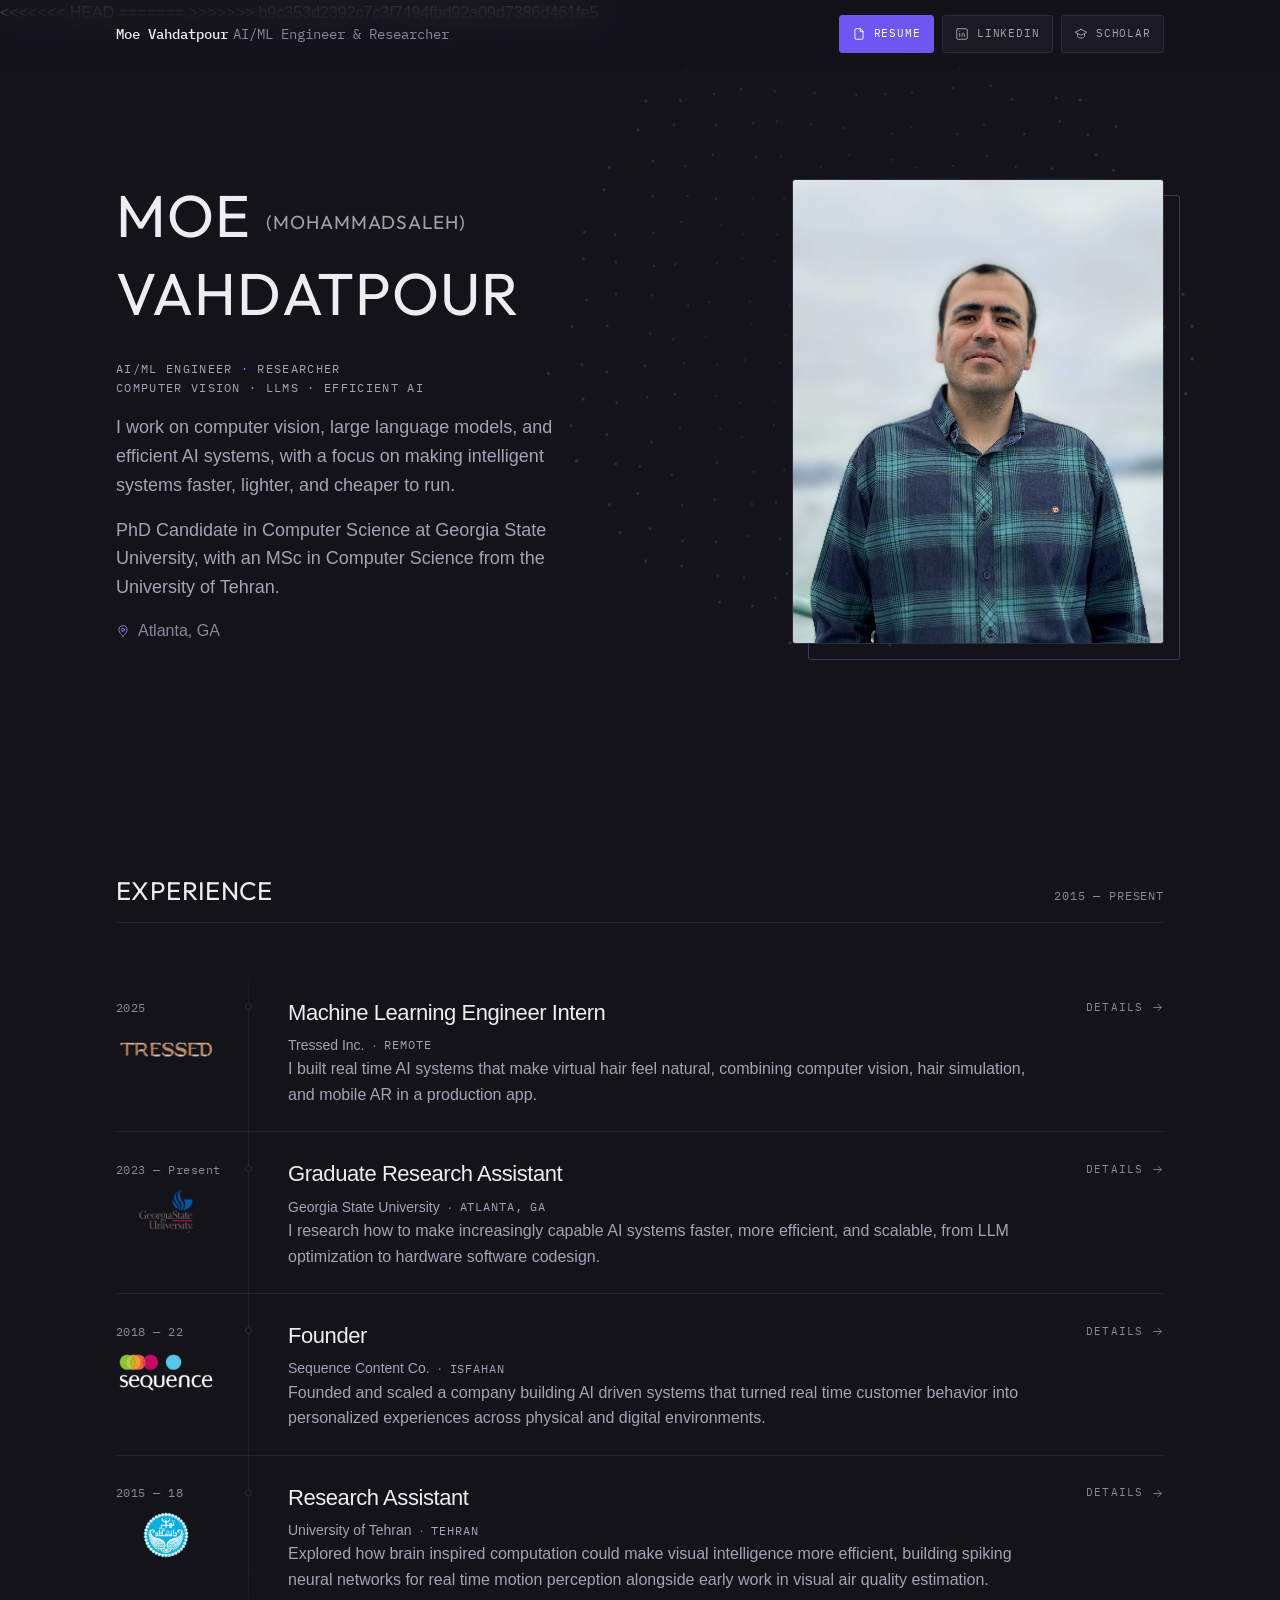
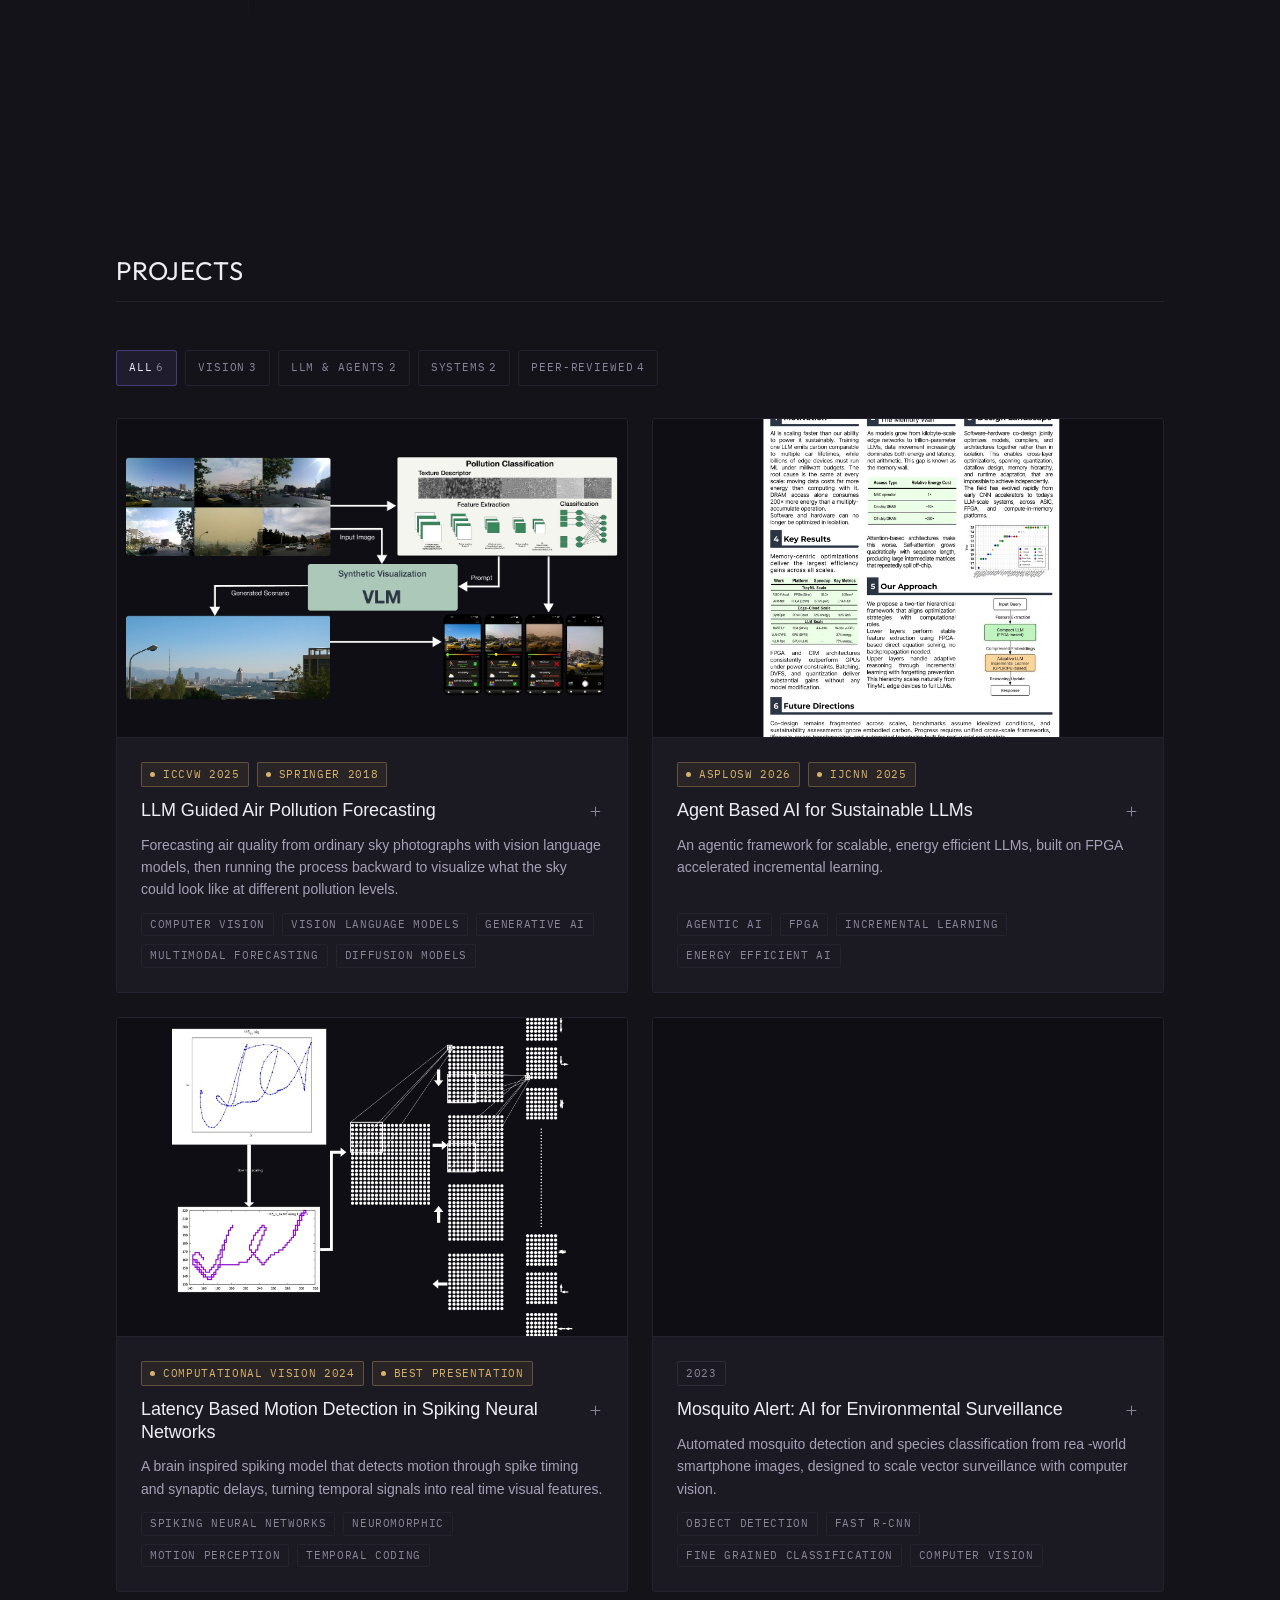
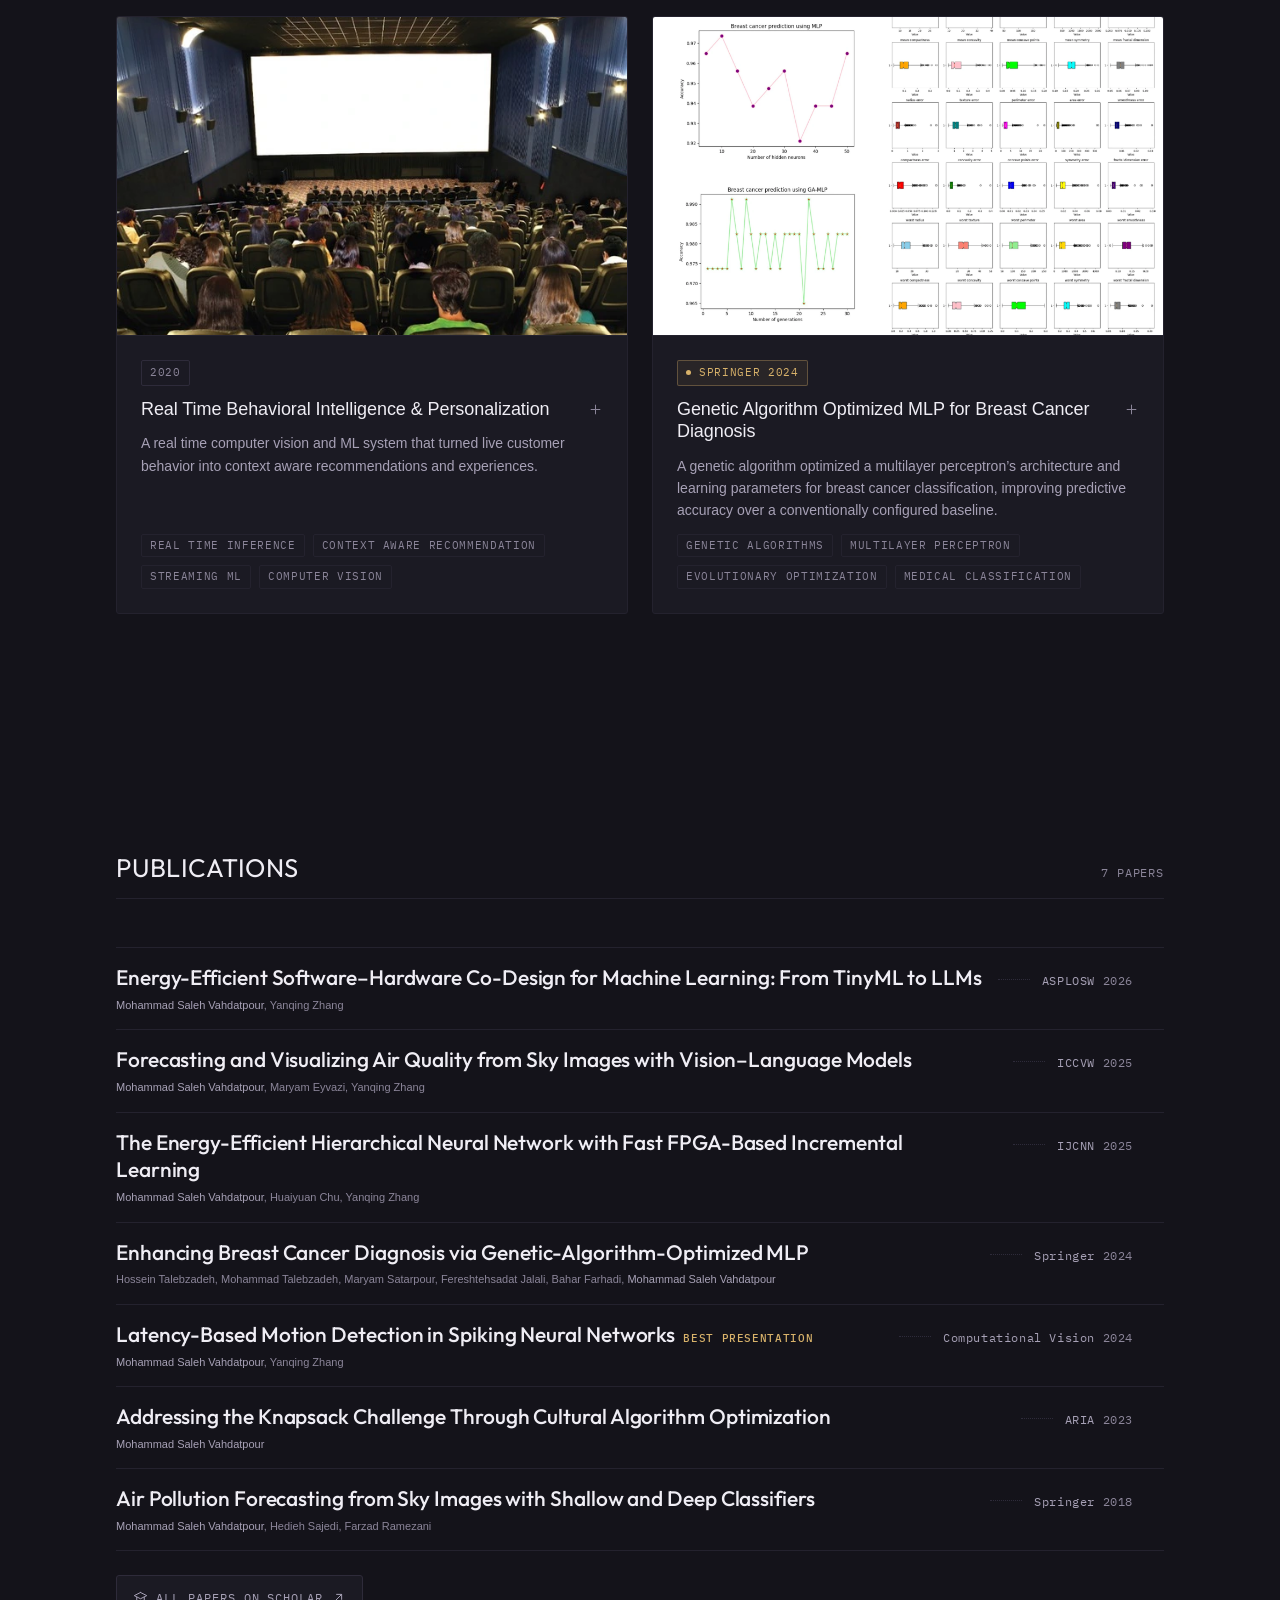
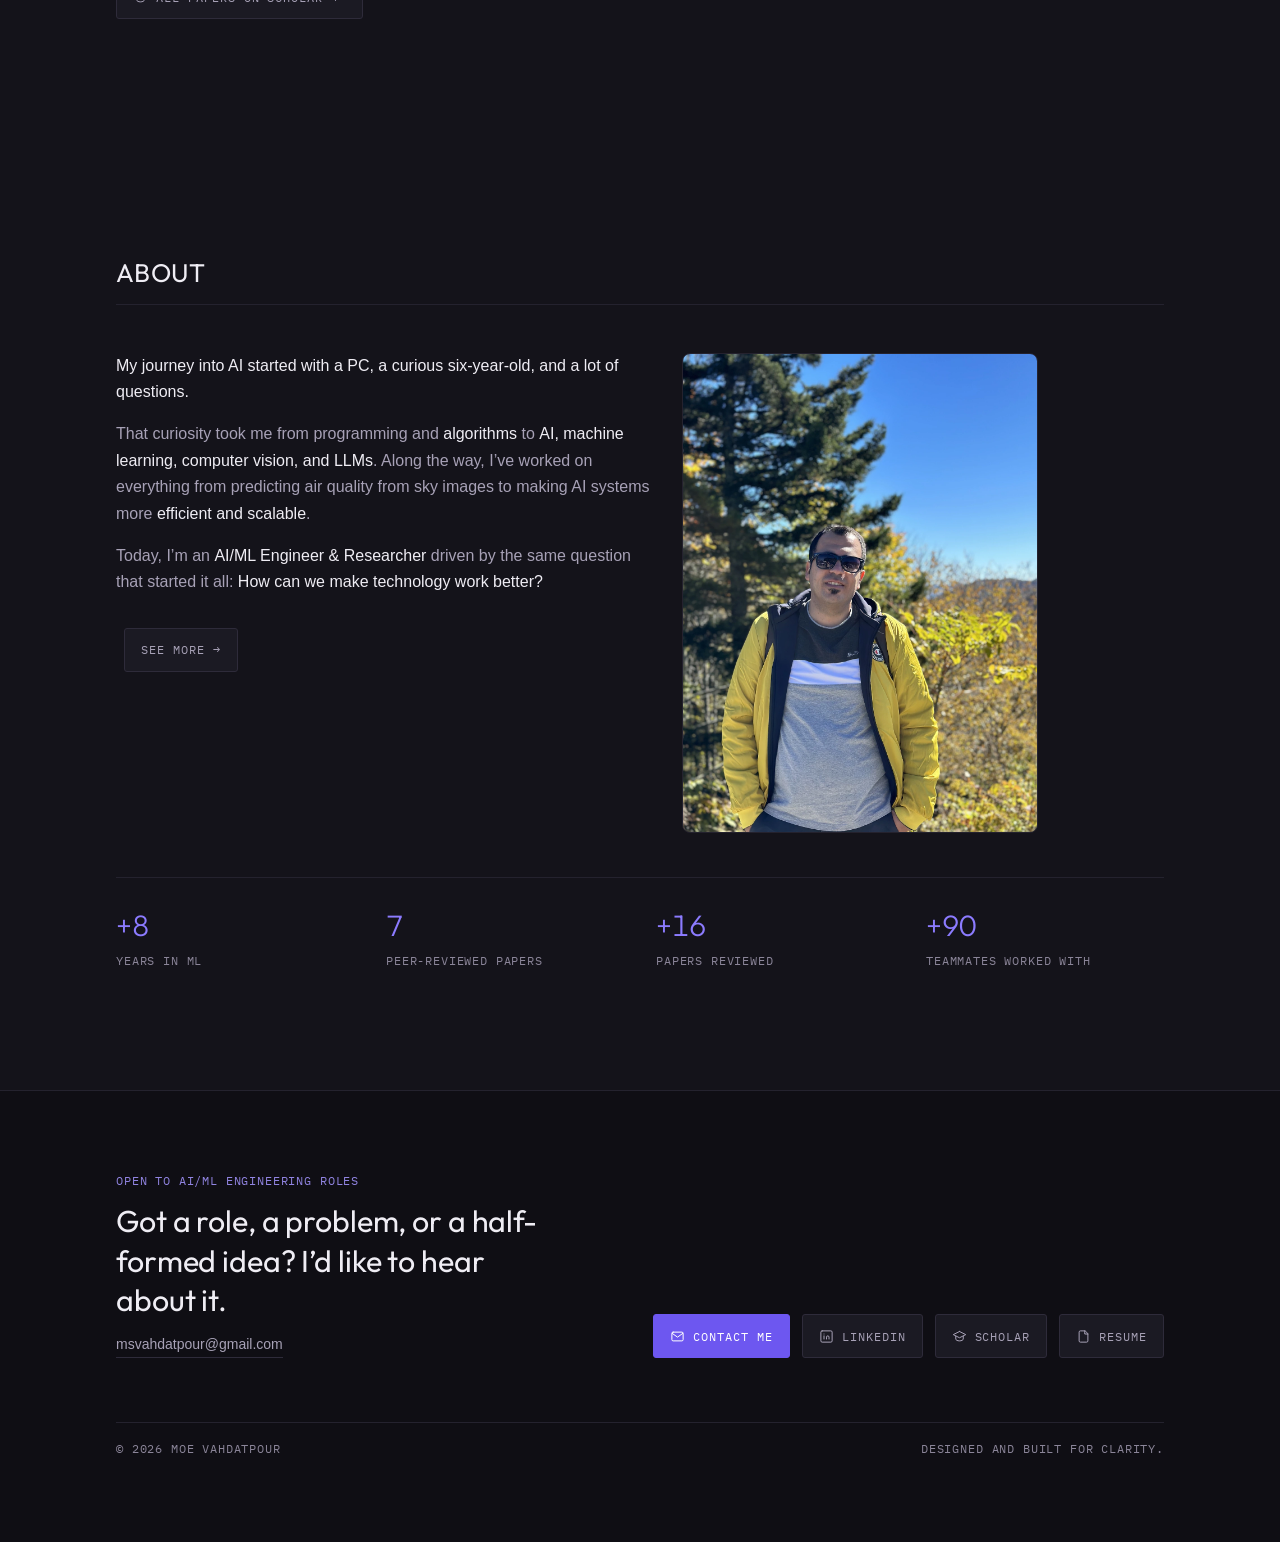
==== index.html @ b24ab7c1 "Update design" ====
<!DOCTYPE html>
<html lang="en">
<head>
<meta charset="utf-8">
<meta name="viewport" content="width=device-width, initial-scale=1">
<title>Moe Vahdatpour | AI/ML Engineer &amp; Researcher</title>

<meta name="description" content="Moe Vahdatpour | AI/ML Engineer &amp; Researcher in Atlanta, GA. Computer vision, large language models, and efficient AI.">
<meta name="author" content="Moe Vahdatpour">
<meta name="theme-color" content="#14131a">
<link rel="canonical" href="https://moevahdatpour.github.io/">

<meta property="og:type" content="website">
<meta property="og:title" content="Moe Vahdatpour | AI/ML Engineer &amp; Researcher">
<meta property="og:description" content="AI/ML Engineer &amp; Researcher working on computer vision, LLMs, and efficient AI.">
<meta property="og:url" content="https://moevahdatpour.github.io/">
<meta property="og:image" content="https://moevahdatpour.github.io/images/ogmsv.jpg">
<meta name="twitter:card" content="summary_large_image">

<link rel="icon" href="data:image/svg+xml,%3Csvg xmlns='http://www.w3.org/2000/svg' viewBox='0 0 32 32'%3E%3Crect width='32' height='32' rx='6' fill='%2314131a'/%3E%3Ccircle cx='16' cy='16' r='4.5' fill='%238c7bff'/%3E%3Ccircle cx='16' cy='16' r='10' fill='none' stroke='%238c7bff' stroke-opacity='.45'/%3E%3C/svg%3E">

<!-- Syncopate (hero display) + Outfit + IBM Plex Mono from Google; Satoshi from Fontshare.
     To use a licensed display font instead, see the swap note at the top of css/styles.css. -->
<link rel="preconnect" href="https://fonts.googleapis.com">
<link rel="preconnect" href="https://fonts.gstatic.com" crossorigin>
<link rel="preconnect" href="https://api.fontshare.com">
<link rel="preconnect" href="https://cdn.fontshare.com" crossorigin>
<link rel="stylesheet" href="https://fonts.googleapis.com/css2?family=IBM+Plex+Mono:wght@400;500&amp;family=Outfit:wght@200..600&amp;family=Syncopate:wght@400;700&amp;display=swap">
<link rel="stylesheet" href="https://api.fontshare.com/v2/css?f[]=satoshi@400,500,700&amp;display=swap">
<<<<<<< HEAD
<link rel="stylesheet" href="css/styles.css?v=19">
=======
<link rel="stylesheet" href="css/styles.css?v=12">
>>>>>>> b9c353d2392c7c3f7494fbd92a09d7386d461fe5

<script>document.documentElement.className = "js";</script>
</head>

<body>
<a class="skip-link" href="#main">Skip to content</a>

<!-- ═══ Top bar ═══════════════════════════════════════════════════════════ -->
<header class="nav" id="nav">
  <div class="shell nav__inner">
    <a class="nav__mark" href="#top" aria-label="Back to top">
      <b>Moe Vahdatpour</b><span>AI/ML Engineer &amp; Researcher</span>
    </a>
    <div class="nav__actions">
      <a class="btn btn--sm btn--primary" href="resume.html">
        <svg class="icon" viewBox="0 0 24 24" fill="none" stroke="currentColor" stroke-width="1.6" stroke-linecap="round" stroke-linejoin="round" aria-hidden="true"><path d="M14 3H7a2 2 0 0 0-2 2v14a2 2 0 0 0 2 2h10a2 2 0 0 0 2-2V8Z"/><path d="M14 3v5h5"/></svg>
        Resume
      </a>
      <a class="btn btn--sm" href="https://www.linkedin.com/in/msvahdatpour/" target="_blank" rel="noopener">
        <svg class="icon" viewBox="0 0 24 24" fill="none" stroke="currentColor" stroke-width="1.6" stroke-linecap="round"
          stroke-linejoin="round" aria-hidden="true">
          <rect x="3" y="3" width="18" height="18" rx="2" />
          <path d="M8 11v5M8 8v.01M12 16v-3a2 2 0 0 1 4 0v3" />
        </svg>
        LinkedIn
      </a>
      <a class="btn btn--sm" href="https://scholar.google.com/citations?user=lhLLrosAAAAJ&amp;hl=en" target="_blank" rel="noopener">
        <svg class="icon" viewBox="0 0 24 24" fill="none" stroke="currentColor" stroke-width="1.6" stroke-linecap="round"
          stroke-linejoin="round" aria-hidden="true">
          <path d="M12 4 2 9l10 5 10-5-10-5Z" />
          <path d="M6 11.5V16c0 1.7 2.7 3 6 3s6-1.3 6-3v-4.5" />
        </svg>
        Scholar
      </a>
    </div>
  </div>
  <div class="nav__progress" id="nav-progress" aria-hidden="true"></div>
</header>

<!-- ═══ Section dock ══════════════════════════════════════════════════════ -->
<nav class="dock" id="dock" aria-label="Sections">
  <a class="dock__link" href="#experience"   data-nav="experience">Experience</a>
  <a class="dock__link" href="#projects"     data-nav="projects">Projects</a>
  <a class="dock__link" href="#publications" data-nav="publications">Publications</a>
  <a class="dock__link" href="#about"        data-nav="about">About</a>
</nav>

<main id="main">

<!-- ═══ Hero ══════════════════════════════════════════════════════════════ -->
<section class="hero" id="top">
  <canvas class="hero__field" id="field" aria-hidden="true"></canvas>
  <div class="shell hero__inner">

    <div class="hero__intro">
      <h1 class="hero__name">
        <span class="line">
          <span style="--i:0">
            Moe <span class="hero__alternate">(MohammadSaleh)</span>
          </span>
        </span>
        <span class="line">
          <span style="--i:1">Vahdatpour</span>
        </span>
      </h1>

      <p class="hero__role rise" style="--i:3">
        <span class="hero__role-line">
          AI/ML Engineer <span class="sep" aria-hidden="true">·</span> Researcher
        </span>
        <span class="hero__role-line">
          Computer Vision <span class="sep" aria-hidden="true">·</span> LLMs <span class="sep" aria-hidden="true">·</span>
          Efficient AI
        </span>
      </p>

      <p class="hero__bio rise" style="--i:4">
        I work on computer vision, large language models, and efficient AI systems,
        with a focus on making intelligent systems faster, lighter, and cheaper to run.
      </p>

      <p class="hero__bio rise" style="--i:4">
        PhD Candidate in Computer Science at Georgia State University, with an MSc in Computer Science from the University of Tehran.
      </p>

      <p class="hero__where rise" style="--i:5">
        <svg class="icon" viewBox="0 0 24 24" fill="none" stroke="currentColor" stroke-width="1.6" stroke-linecap="round" stroke-linejoin="round" aria-hidden="true"><path d="M12 21s7-5.686 7-11a7 7 0 1 0-14 0c0 5.314 7 11 7 11Z"/><circle cx="12" cy="10" r="2.6"/></svg>
        Atlanta, GA
      </p>
    </div>

    <div class="hero__portrait">
      <div class="hero__frame js-img">
        <img src="images/hero.webp" alt="Portrait of Moe Vahdatpour" width="1000" height="1250">
      </div>
    </div>

  </div>
</section>

<!-- ═══ Experience ════════════════════════════════════════════════════════ -->
<section class="section" id="experience" aria-labelledby="experience-title">
  <div class="shell">
    <div class="section__head">
      <h2 class="section__title" id="experience-title">Experience</h2>
      <p class="section__meta mono">2015 — present</p>
    </div>

    <div class="exp" data-stagger>

      <!-- Tressed Inc. -->
      <button type="button" class="exp__row reveal" data-modal="exp-tressed"
              aria-label="Machine Learning Engineer Intern at Tressed Inc., May to August 2025 — open details">
        <span class="exp__meta-col">
          <span class="exp__years">2025</span>
          <span class="exp__logo js-img js-img--thumb"><img src="images/logos/tressed.webp" alt="Tressed Inc. logo" loading="lazy" decoding="async" width="120" height="120"></span>
        </span>
        <span class="exp__body">
          <span class="exp__role">Machine Learning Engineer Intern</span>
          <span class="exp__org">Tressed Inc.<span class="dot" aria-hidden="true">·</span><span class="mono">Remote</span></span>
          <span class="exp__blurb">I built real time AI systems that make virtual hair feel natural, combining computer vision, hair simulation, and mobile AR in a production app.</span>
        </span>
        <span class="exp__open">Details
          <svg class="icon" viewBox="0 0 24 24" fill="none" stroke="currentColor" stroke-width="1.6" stroke-linecap="round" stroke-linejoin="round" aria-hidden="true"><path d="M5 12h14M13 6l6 6-6 6"/></svg>
        </span>
      </button>

      <!-- Georgia State University -->
      <button type="button" class="exp__row reveal" data-modal="exp-gsu"
              aria-label="Graduate Research Assistant at Georgia State University, 2023 to present — open details">
        <span class="exp__meta-col">
          <span class="exp__years">2023 — Present</span>
          <span class="exp__logo js-img js-img--thumb"><img src="images/logos/gsu.webp" alt="Georgia State University logo" loading="lazy" decoding="async" width="120" height="120"></span>
        </span>
        <span class="exp__body">
          <span class="exp__role">Graduate Research Assistant</span>
          <span class="exp__org">Georgia State University<span class="dot" aria-hidden="true">·</span><span class="mono">Atlanta, GA</span></span>
          <span class="exp__blurb">I research how to make increasingly capable AI systems faster, more efficient, and scalable, from LLM optimization to hardware software codesign.</span>
        </span>
        <span class="exp__open">Details
          <svg class="icon" viewBox="0 0 24 24" fill="none" stroke="currentColor" stroke-width="1.6" stroke-linecap="round" stroke-linejoin="round" aria-hidden="true"><path d="M5 12h14M13 6l6 6-6 6"/></svg>
        </span>
      </button>

      <!-- Sequence Content Co. -->
      <button type="button" class="exp__row reveal" data-modal="exp-sequence"
              aria-label="Founder at Sequence Content Co., 2018 to 2022 — open details">
        <span class="exp__meta-col">
          <span class="exp__years">2018 — 22</span>
          <span class="exp__logo js-img js-img--thumb"><img src="images/logos/sequence.webp" alt="Sequence Content Co. logo" loading="lazy" decoding="async" width="120" height="120"></span>
        </span>
        <span class="exp__body">
          <span class="exp__role">Founder</span>
          <span class="exp__org">Sequence Content Co.<span class="dot" aria-hidden="true">·</span><span class="mono">Isfahan</span></span>
          <span class="exp__blurb">Founded and scaled a company building AI driven systems that turned real time customer behavior into personalized experiences across physical and digital environments.</span>
        </span>
        <span class="exp__open">Details
          <svg class="icon" viewBox="0 0 24 24" fill="none" stroke="currentColor" stroke-width="1.6" stroke-linecap="round" stroke-linejoin="round" aria-hidden="true"><path d="M5 12h14M13 6l6 6-6 6"/></svg>
        </span>
      </button>

      <!-- University of Tehran -->
      <button type="button" class="exp__row reveal" data-modal="exp-tehran"
              aria-label="Research Assistant at University of Tehran, 2015 to 2018 — open details">
        <span class="exp__meta-col">
          <span class="exp__years">2015 — 18</span>
          <span class="exp__logo js-img js-img--thumb"><img src="images/logos/tehran.webp" alt="University of Tehran logo" loading="lazy" decoding="async" width="120" height="120"></span>
        </span>
        <span class="exp__body">
          <span class="exp__role">Research Assistant</span>
          <span class="exp__org">University of Tehran<span class="dot" aria-hidden="true">·</span><span class="mono">Tehran</span></span>
          <span class="exp__blurb">Explored how brain inspired computation could make visual intelligence more efficient, building spiking neural networks for real time motion perception alongside early work in visual air quality estimation.</span>
        </span>
        <span class="exp__open">Details
          <svg class="icon" viewBox="0 0 24 24" fill="none" stroke="currentColor" stroke-width="1.6" stroke-linecap="round" stroke-linejoin="round" aria-hidden="true"><path d="M5 12h14M13 6l6 6-6 6"/></svg>
        </span>
      </button>

    </div>
  </div>
</section>
<!-- Experience modal copy. Edit freely — each block fills the pop-up. -->
<template data-detail="exp-gsu"
       data-eyebrow="2023 — Present · Atlanta, GA"
       data-title="Graduate Research Assistant — Georgia State University">

  <div>
    <div class="beat">
      <h4 class="beat__label mono">The problem</h4>
      <p class="beat__text">As AI models scale, keeping them up to date becomes increasingly expensive. Full retraining repeatedly spends computation on knowledge a model has already learned, making continual adaptation costly in both time and energy.</p>
    </div>

<div class="beat">
  <h4 class="beat__label mono">What I work on</h4>
  <p class="beat__text">I research efficient adaptation of LLMs and agentic systems, spanning model optimization and hardware software codesign. In one project, we designed a two tier Compound LLM architecture that separates reusable feature extraction from adaptive decision making. The lower layer uses FPGA based direct equation solving to optimize parameters in a single step, while the upper layer uses incremental learning to update only what changes as new data arrives.</p>
</div>

<div class="beat">
  <h4 class="beat__label mono">The result</h4>
  <p class="beat__text">The combined approach achieved up to 1.6× faster model adaptation while reducing energy consumption by 4.7%, demonstrating a more resource efficient approach to continual LLM learning with potential for edge and other energy constrained environments. This research has contributed to peer reviewed work at ASPLOS, IJCNN, and ICCV workshops.</p>
</div>

  </div>
  <ul class="tags"><li>LLMs</li><li>Agentic AI</li><li>Incremental Learning</li><li>FPGA</li><li>HW/SW Codesign</li></ul>
</template>



<template data-detail="exp-tressed" data-eyebrow="May — Aug 2025 · Remote"
  data-title="Machine Learning Engineer Intern — Tressed Inc.">
  <!-- <figure class="modal__figure js-img">
    <img src="images/Experience/Tressed.png" alt="Sky images paired with predicted air-quality levels">
  </figure> -->
  <div>
    <div class="beat">
      <h4 class="beat__label mono">The problem</h4>
      <p class="beat__text">Virtual hair try on breaks down when it has to run live. Faces move, lighting shifts, and even
        small inconsistencies in tracking or rendering can make the result look artificial.</p>
    </div>

    <div class="beat">
      <h4 class="beat__label mono">What I did</h4>
      <p class="beat__text">Led the ML team in building an AI driven computer vision pipeline end to end, combining facial and
        hair analysis with a photorealistic simulation layer for live AR rendering. I worked across the ML stack while also
        supporting technical direction as CTO, focusing on maintaining visual quality within a mobile performance budget.</p>
    </div>

    <div class="beat">
      <h4 class="beat__label mono">The result</h4>
      <p class="beat__text">Delivered a production ready virtual try on experience running at 30 FPS, with 35 ms frame latency
        and an 18% reduction in inference time, enabling responsive and natural looking hair simulation directly on live
        camera feeds.</p>
    </div>

  </div>

  <p class="modal__note">
    <svg class="icon" viewBox="0 0 24 24" fill="none" stroke="currentColor" stroke-width="1.6" stroke-linecap="round"
      stroke-linejoin="round" aria-hidden="true">
      <rect x="4" y="10" width="16" height="10" rx="2" />
      <path d="M8 10V7a4 4 0 0 1 8 0v3" />
    </svg>
    Details under NDA.
  </p>

  <ul class="tags">
    <li>Computer Vision</li>
    <li>Real time AR</li>
    <li>ML Engineering</li>
    <li>Technical Leadership</li>
  </ul>
</template>


<template data-detail="exp-sequence"
       data-eyebrow="2018 — 2022 · Isfahan"
       data-title="Founder — Sequence Content Co.">

  <div>
    <div class="beat">
      <h4 class="beat__label mono">The problem</h4>
      <p class="beat__text">Most personalization systems learn from what customers did yesterday. I wanted to explore what becomes possible when AI can understand what is happening right now, turning live customer behavior into signals that could immediately shape the experience.</p>
    </div>

<div class="beat">
  <h4 class="beat__label mono">What I did</h4>
  <p class="beat__text">Founded and led the company, building an end to end real time ML system that combined computer vision, streaming data, and recommendation logic. Cameras captured live customer interactions while vision models analyzed facial expressions, body pose, and behavioral signals to infer group context. I led the technical direction and delivered deployments across cinema, restaurant, and other B2C environments, where recommendations could adapt continuously to live customer behavior.</p>
</div>

<div class="beat">
  <h4 class="beat__label mono">The result</h4>
  <p class="beat__text">Delivered solutions for +79 clients over four years, with deployments contributing to up to 19% higher sales and a 0.5 point increase in customer satisfaction on a 5 point scale. The work demonstrated how low latency behavioral inference could turn streaming customer data into continuously adaptive recommendations.</p>
</div>

  </div>
  <ul class="tags"><li>Computer Vision</li><li>Real time ML</li><li>Behavioral AI</li><li>Streaming Systems</li><li>Personalization</li></ul>
</template>


<template data-detail="exp-tehran"
       data-eyebrow="2015 — 2018 · Tehran"
       data-title="Research Assistant — University of Tehran">

  <div>
    <div class="beat">
      <h4 class="beat__label mono">The work</h4>
      <p class="beat__text">My research focused on computational vision, with a particular interest in how biological systems process visual information over time. I worked across spiking neural networks, image processing, air quality estimation, and visual recognition problems.</p>
    </div>

<div class="beat">
  <h4 class="beat__label mono">What I did</h4>
  <p class="beat__text">For my master's thesis, I built a multi layer Spiking Neural Network inspired by the primate visual system and the MT area, using synaptic delays to encode motion direction and speed. The model combined Leaky Integrate and Fire neurons, STDP, and reinforcement learning, progressing from a 7×7 direction selective neural grid to a Spiking Motion Detector with shared weights and delays. I extracted temporal spike representations and used them to classify 1,880 signatures from the SUSIG dataset, where Random Forest detected 98.4% of forgery signatures.</p>
  <p class="beat__text">Alongside the thesis, I initiated an air quality image dataset by collecting and labeling sky photographs and built shallow and deep neural network models to estimate pollution levels from visual features. I also applied computer vision techniques to a national pose detection competition, where our team placed 2nd.</p>
</div>

<div class="beat">
  <h4 class="beat__label mono">Where it led</h4>
  <p class="beat__text">The work became the foundation for my continued research in computer vision and multimodal AI, including later research on air quality forecasting from images and vision language models.</p>
</div>

  </div>
  <ul class="tags"><li>Spiking Neural Networks</li><li>Neuromorphic Vision</li><li>Computer Vision</li><li>Temporal Learning</li><li>Air Quality Modeling</li></ul>
</template>



<!-- ═══ Projects ══════════════════════════════════════════════════════════ -->
<section class="section" id="projects" aria-labelledby="projects-title">
  <div class="shell">
    <div class="section__head">
      <h2 class="section__title" id="projects-title">Projects</h2>
    </div>

    <!-- data-filter must match a card's data-groups token; counts fill in automatically -->
    <div class="filters" role="group" aria-label="Filter projects">
      <button type="button" class="filter" data-filter="all"     aria-pressed="true">All<em></em></button>
      <button type="button" class="filter" data-filter="vision"  aria-pressed="false">Vision<em></em></button>
      <button type="button" class="filter" data-filter="llm"     aria-pressed="false">LLM &amp; Agents<em></em></button>
      <button type="button" class="filter" data-filter="systems" aria-pressed="false">Systems<em></em></button>
      <button type="button" class="filter" data-filter="paper"   aria-pressed="false">Peer-reviewed<em></em></button>
    </div>

    <p class="sr-only" id="proj-live" role="status" aria-live="polite"></p>

    <div class="grid" id="proj-grid" data-stagger>

      <button type="button" class="card reveal" data-modal="proj-air" data-groups="vision llm paper"
              aria-label="LLM-Guided Air Pollution Forecasting — open details">
        <span class="card__media js-img">
          <img src="images/projects/llm-air-quality.webp" alt="Sky images paired with predicted air-quality levels" loading="lazy" decoding="async" width="1440" height="900">
        </span>
        <span class="card__body">
          <span class="badges"><span class="badge badge--paper">ICCVW 2025</span><span class="badge badge--paper">Springer 2018</span></span>
          <span class="card__title">LLM Guided Air Pollution Forecasting
            <svg class="icon" viewBox="0 0 24 24" fill="none" stroke="currentColor" stroke-width="1.6" stroke-linecap="round" aria-hidden="true"><path d="M12 5v14M5 12h14"/></svg>
          </span>
          <span class="card__blurb">Forecasting air quality from ordinary sky photographs with vision language models, then running the process backward to visualize what the sky could look like at different pollution levels.</span>
          <span class="tags"><span>Computer Vision</span><span>Vision Language Models</span><span>Generative AI</span><span>Multimodal Forecasting</span><span>Diffusion Models</span></span>
        </span>
      </button>

      <button type="button" class="card reveal" data-modal="proj-agentic" data-groups="llm systems paper"
              aria-label="Agent-Based AI for Sustainable LLMs — open details">
        <span class="card__media js-img">
          <img src="images/projects/agentic-sustainable-llms.webp" alt="Diagram of an agentic framework over FPGA-accelerated learning" loading="lazy" decoding="async" width="1440" height="900">
        </span>
        <span class="card__body">
          <span class="badges"><span class="badge badge--paper">ASPLOSW 2026</span><span class="badge badge--paper">IJCNN 2025</span></span>
          <span class="card__title">Agent Based AI for Sustainable LLMs
            <svg class="icon" viewBox="0 0 24 24" fill="none" stroke="currentColor" stroke-width="1.6" stroke-linecap="round" aria-hidden="true"><path d="M12 5v14M5 12h14"/></svg>
          </span>
          <span class="card__blurb">An agentic framework for scalable, energy efficient LLMs, built on FPGA accelerated incremental learning.</span>
          <span class="tags"><span>Agentic AI</span><span>FPGA</span><span>Incremental Learning</span><span>Energy Efficient AI</span></span>
        </span>
      </button>

      <button type="button" class="card reveal" data-modal="proj-snn" data-groups="vision paper"
              aria-label="Latency-Based Motion Detection in Spiking Neural Networks — open details">
        <span class="card__media js-img">
          <img src="images/projects/snn-motion-detection.webp" alt="Spiking neuron lattice showing a propagating motion wavefront" loading="lazy" decoding="async" width="1440" height="900">
        </span>
        <span class="card__body">
          <span class="badges"><span class="badge badge--paper">Computational Vision 2024</span><span class="badge badge--paper">Best Presentation</span></span>
          <span class="card__title">Latency Based Motion Detection in Spiking Neural Networks
            <svg class="icon" viewBox="0 0 24 24" fill="none" stroke="currentColor" stroke-width="1.6" stroke-linecap="round" aria-hidden="true"><path d="M12 5v14M5 12h14"/></svg>
          </span>
          <span class="card__blurb">A brain inspired spiking model that detects motion through spike timing and synaptic delays, turning temporal signals into real time visual features.</span>
          <span class="tags"><span>Spiking Neural Networks</span><span>Neuromorphic</span><span>Motion Perception</span><span>Temporal Coding</span></span>
        </span>
      </button>

      <button type="button" class="card reveal" data-modal="proj-mosquito" data-groups="vision"
              aria-label="Mosquito Alert, AI for Environmental Surveillance — open details">
        <span class="card__media js-img">
          <img src="images/projects/mosquito-alert.webp" alt="Detection boxes over mosquito specimens in a monitoring trap" loading="lazy" decoding="async" width="1440" height="900">
        </span>
        <span class="card__body">
          <span class="badges"><span class="badge badge--year">2023</span></span>
          <span class="card__title">Mosquito Alert: AI for Environmental Surveillance
            <svg class="icon" viewBox="0 0 24 24" fill="none" stroke="currentColor" stroke-width="1.6" stroke-linecap="round" aria-hidden="true"><path d="M12 5v14M5 12h14"/></svg>
          </span>
          <span class="card__blurb">Automated mosquito detection and species classification from rea -world smartphone images, designed to scale vector surveillance with computer vision.</span>
          <span class="tags"><span>Object Detection</span><span>Fast R-CNN</span><span>Fine Grained Classification</span><span>Computer Vision</span></span>
        </span>
      </button>

      <button type="button" class="card reveal" data-modal="proj-cx" data-groups="systems"
              aria-label="Real-Time Customer Experience ML — open details">
        <span class="card__media js-img">
          <img src="images/projects/realtime-cx-ml.webp" alt="Streaming event pipeline feeding a personalization model" loading="lazy" decoding="async" width="1440" height="900">
        </span>
        <span class="card__body">
          <span class="badges"><span class="badge badge--year">2020</span></span>
          <span class="card__title">Real Time Behavioral Intelligence &amp; Personalization
            <svg class="icon" viewBox="0 0 24 24" fill="none" stroke="currentColor" stroke-width="1.6" stroke-linecap="round" aria-hidden="true"><path d="M12 5v14M5 12h14"/></svg>
          </span>
          <span class="card__blurb">A real time computer vision and ML system that turned live customer behavior into context aware recommendations and experiences.</span>
          <span class="tags"><span>Real Time Inference</span><span>Context Aware Recommendation</span><span>Streaming ML</span><span>Computer Vision</span></span>
        </span>
      </button>

      <button type="button" class="card reveal" data-modal="proj-cancer" data-groups="paper"
              aria-label="Breast Cancer Diagnosis via GA-Optimized MLP — open details">
        <span class="card__media js-img">
          <img src="images/projects/breast-cancer-mlp.webp" alt="Genetic-algorithm search over neural network configurations" loading="lazy" decoding="async" width="1440" height="900">
        </span>
        <span class="card__body">
          <span class="badges"><span class="badge badge--paper">Springer 2024</span></span>
          <span class="card__title">Genetic Algorithm Optimized MLP for Breast Cancer Diagnosis
            <svg class="icon" viewBox="0 0 24 24" fill="none" stroke="currentColor" stroke-width="1.6" stroke-linecap="round" aria-hidden="true"><path d="M12 5v14M5 12h14"/></svg>
          </span>
          <span class="card__blurb">A genetic algorithm optimized a multilayer perceptron’s architecture and learning parameters for breast cancer classification, improving predictive accuracy over a conventionally configured baseline.</span>
          <span class="tags"><span>Genetic Algorithms</span><span>Multilayer Perceptron</span><span>Evolutionary Optimization</span><span>Medical Classification</span></span>
        </span>
      </button>

      <p class="grid__empty" id="proj-empty" hidden>No projects in this view.</p>
    </div>
  </div>
</section>

<!-- Project modal copy. Swap the paper links for real DOIs when you have them. -->
<template data-detail="proj-air" data-eyebrow="ICCVW 2025 · Springer 2018" data-title="LLM Guided Air Pollution Forecasting">
  <figure class="modal__figure js-img">
    <img src="images/projects/llm-air-quality-jpg.webp" alt="Sky images paired with predicted air-quality levels">
  </figure>

  <div>
    <p class="beat__text">Air quality sensors are accurate but expensive and limited in coverage. I built a visual forecasting pipeline that estimates pollution from +5,000 sky images across +10 urban regions, using machine learning and CNNs to classify five EPA AQI categories.</p>

    <p class="beat__text">The system also uses BLIP-2 and diffusion models to visualize different pollution scenarios. The best CNN achieved 89.4% accuracy, while generated images matched their intended categories 89.6% of the time.</p>

    <p class="beat__text">In a study with 12 participants, visual counterfactuals improved interpretability from 3.5 to 4.3 out of 5, showing how multimodal AI can predict, explain, and visualize air quality.</p>
  </div>

  <ul class="tags">
    <li>Computer Vision</li>
    <li>Vision Language Models</li>
    <li>Generative AI</li>
    <li>Multimodal Forecasting</li>
    <li>Diffusion Models</li>
  </ul>

  <div class="modal__actions">
    <a class="btn" data-paper href="https://ieeexplore.ieee.org/abstract/document/11375459" target="_blank" rel="noopener">
      <svg class="icon" viewBox="0 0 24 24" fill="none" stroke="currentColor" stroke-width="1.6" stroke-linecap="round" stroke-linejoin="round" aria-hidden="true">
        <path d="M12 4 2 9l10 5 10-5-10-5Z"/>
        <path d="M6 11.5V16c0 1.7 2.7 3 6 3s6-1.3 6-3v-4.5"/>
      </svg>
      ICCVW 2025 Paper
    </a>

    <a class="btn" data-paper href="https://link.springer.com/article/10.1007/s12145-018-0334-x" target="_blank" rel="noopener">
      <svg class="icon" viewBox="0 0 24 24" fill="none" stroke="currentColor" stroke-width="1.6" stroke-linecap="round" stroke-linejoin="round" aria-hidden="true">
        <path d="M12 4 2 9l10 5 10-5-10-5Z"/>
        <path d="M6 11.5V16c0 1.7 2.7 3 6 3s6-1.3 6-3v-4.5"/>
      </svg>
      Springer 2018 Paper
    </a>
  </div>
</template>

<template data-detail="proj-agentic" data-eyebrow="ASPLOSW 2026 · IJCNN 2025 " data-title="Agent Based AI for Sustainable LLMs">
  <figure class="modal__figure js-img">
    <img src="images/projects/agentic-sustainable-llms-jpg.webp" alt="Diagram of an agentic framework over FPGA-accelerated learning">
  </figure>
  <div>
    <p class="beat__text">As AI models scale, so does the cost of keeping them up to date. Full retraining repeatedly spends computation on knowledge the model has already learned. We explored how to make model adaptation more efficient without sacrificing its ability to learn from new data.</p>

<p class="beat__text">We designed a <strong>two tier Compound LLM architecture</strong> that separates reusable feature extraction from adaptive decision making. The lower layer uses FPGA-based direct equation solving to optimize parameters in a single step, while the upper layer uses incremental learning to update only what changes as new data arrives.</p>

<p class="beat__text">By combining these two learning strategies, the framework achieved up to <strong>1.6× faster adaptation</strong> while reducing energy consumption by <strong>4.7%</strong>. The result is a more resource efficient approach to continual LLM learning, with a design suited to edge and other energy constrained environments.</p>
  </div>
  <ul class="tags"><li>Agentic AI</li><li>FPGA</li><li>Incremental Learning</li><li>Energy Efficient AI</li></ul>
  <a class="btn" data-paper href="https://arxiv.org/abs/2603.23668" target="_blank" rel="noopener">
    <svg class="icon" viewBox="0 0 24 24" fill="none" stroke="currentColor" stroke-width="1.6" stroke-linecap="round" stroke-linejoin="round" aria-hidden="true"><path d="M12 4 2 9l10 5 10-5-10-5Z"/><path d="M6 11.5V16c0 1.7 2.7 3 6 3s6-1.3 6-3v-4.5"/></svg>
    ASPLOSW 2026 paper
  </a>
  <a class="btn" data-paper href="https://ieeexplore.ieee.org/abstract/document/11228495" target="_blank" rel="noopener">
    <svg class="icon" viewBox="0 0 24 24" fill="none" stroke="currentColor" stroke-width="1.6" stroke-linecap="round" stroke-linejoin="round" aria-hidden="true"><path d="M12 4 2 9l10 5 10-5-10-5Z"/><path d="M6 11.5V16c0 1.7 2.7 3 6 3s6-1.3 6-3v-4.5"/></svg>
    IJCNN 2025 paper
  </a>
</template>

<template data-detail="proj-snn" data-eyebrow="International Conference on Computational Vision · 2024 · Best Presentation" data-title="Latency Based Motion Detection in Spiking Neural Networks">
  <figure class="modal__figure js-img">
    <img src="images/projects/snn-motion-detection1.webp" alt="Spiking neuron lattice showing a propagating motion wavefront">
  </figure>
  <div>
    <p class="beat__text">Instead of treating vision as a sequence of frames, we looked at how the brain may encode motion
      through <strong>when neurons fire</strong>. Inspired by the primate visual system and the MT area, we built a
      multi-layer Spiking Neural Network (SNN) where synaptic delays encode the direction and speed of movement.</p>
  
    <p class="beat__text">We developed the model in two phases: first, training direction-selective neurons on a
      <strong>7×7 neural grid</strong>, then expanding them into a Spiking Motion Detector (SMD) with shared weights and
      delays. Combining Leaky Integrate and Fire neurons, Spike Timing Dependent Plasticity (STDP), and reinforcement
      learning allowed the network to learn motion patterns directly from temporal spike activity.</p>
  
    <p class="beat__text">We then tested the learned motion representations on <strong>1,880 signatures</strong> from the
      SUSIG dataset, using the resulting spike patterns as features for signature classification. The system detected
      <strong>98.4% of forgery signatures</strong> with Random Forest, demonstrating how biologically inspired temporal
      processing can translate into a practical computer-vision and authentication task.</p>
  </div>
  <ul class="tags"><li>Spiking Neural Networks</li><li>Neuromorphic</li><li>Motion Perception</li><li>Temporal Coding</li></ul>
  <a class="btn" data-paper href="https://publications.waset.org/10013561/latency-based-motion-detection-in-spiking-neural-networks" target="_blank" rel="noopener">
    <svg class="icon" viewBox="0 0 24 24" fill="none" stroke="currentColor" stroke-width="1.6" stroke-linecap="round" stroke-linejoin="round" aria-hidden="true"><path d="M12 4 2 9l10 5 10-5-10-5Z"/><path d="M6 11.5V16c0 1.7 2.7 3 6 3s6-1.3 6-3v-4.5"/></svg>
    Computational Vision 2024 paper
  </a>
</template>

<template data-detail="proj-mosquito" data-eyebrow="2023" data-title="Mosquito Alert: AI for Environmental Surveillance">
  <figure class="modal__figure js-img">
    <img src="images/projects/mosquito-alert1.webp" alt="Detection boxes over mosquito specimens in a monitoring trap">
  </figure>
  <div>
    <p class="beat__text">Mosquito surveillance depends heavily on experts manually identifying specimens, while
      public health teams increasingly receive images from the field. We worked on automating that process so a single
      image could be turned into both a mosquito location and a species prediction making large scale surveillance more
      practical.</p>
  
    <p class="beat__text">We built a two-stage computer vision pipeline: <strong>Fast R-CNN</strong> first detects and
      crops the mosquito, then a CNN classifies it across <strong>6 mosquito species</strong>. Working with <strong>10,357
        real-world smartphone images</strong>, we addressed severe class imbalance through targeted augmentation,
      including flips, crops, blur, contrast, brightness, and rotation, followed by 5 fold cross validation.</p>
  
    <p class="beat__text">The customized Fast R-CNN achieved an <strong>IoU of 0.89</strong> for mosquito localization,
      while augmentation improved CNN classification from <strong>61.2% to 76.4% F1 score</strong>. The final classifier
      processed an image in <strong>0.13 seconds</strong>, showing how a carefully designed detection and classification
      pipeline can turn crowdsourced imagery into scalable environmental surveillance data.</p>
  </div>
  <ul class="tags"><li>Object Detection</li><li>Fast R-CNN</li><li>Fine Grained Classification</li><li>Computer Vision</li></ul>
</template>

<template data-detail="proj-cx" data-eyebrow="2020" data-title="Real Time Behavioral Intelligence &amp; Personalization">
  <figure class="modal__figure js-img">
    <img src="images/projects/realtime-cx-ml.webp" alt="Streaming event pipeline feeding a personalization model">
  </figure>
  <div>
    <p class="beat__text">Most personalization systems learn from what customers did yesterday. We explored what becomes
      possible when AI can understand what is happening <strong>right now</strong>. Cameras captured live customer
      interactions, while computer vision models analyzed facial expressions, body pose, and behavioral signals to infer
      the group’s immediate context.</p>
  
    <p class="beat__text">We built a real-time ML pipeline that transformed these signals into actionable recommendations.
      In a cinema, aggregated audience sentiment could influence which pre-show advertisements or messages were surfaced;
      in restaurants, behavioral data could be passed to servers to support more context-aware recommendations. The system
      connected <strong>computer vision, streaming data, real-time inference, and recommendation logic</strong> into a
      continuous feedback loop.</p>
  
    <p class="beat__text">Across the environments where the system was deployed, the approach contributed to measurable
      improvements, including up to <strong>19% higher sales</strong> and a <strong>0.5 point increase in customer
        satisfaction</strong> on a 5 point scale. By combining behavioral inference with low latency recommendation, the
      system demonstrated how <strong>streaming ML can continuously adapt predictions and recommendations to live customer
        context</strong>.</p>
  </div>
  <ul class="tags"><li>Real time Inference</li><li>Context Aware Recommendation</li><li>Streaming ML</li><li>Computer Vision</li></ul>
</template>

<template data-detail="proj-cancer" data-eyebrow="Springer 2024" data-title="Genetic Algorithm Optimized MLP for Breast Cancer Diagnosis">
  <figure class="modal__figure js-img">
    <img src="images/projects/breast-cancer-mlp.webp" alt="Genetic-algorithm search over neural network configurations">
  </figure>
  <div>
    <p class="beat__text">The core challenge was treating neural-network configuration as an optimization problem rather
      than a manual tuning task. A feedforward multilayer perceptron was trained on the Breast Cancer Wisconsin Diagnostic
      dataset, using 30 numerical features to classify tumors as benign or malignant.</p>
  
    <p class="beat__text">A genetic algorithm operated over candidate MLP configurations, encoding parameters such as
      hidden-neuron count and learning rate as chromosomes. Each candidate was evaluated through a fitness function based
      on classification accuracy, after which selection, crossover, and mutation generated successive populations. Across
      30 generations, the evolutionary search converged toward higher performing configurations, reaching a peak accuracy
      of 0.9912 compared with 0.973 for the best evaluated conventional MLP configuration.</p>
  </div>
  <ul class="tags"><li>Genetic Algorithms</li><li>Multilayer Perception</li><li>Evolutionary Optimization</li><li>Medical Classification</li></ul>
  <a class="btn" data-paper href="https://link.springer.com/article/10.1007/s41939-024-00487-3" target="_blank" rel="noopener">
    <svg class="icon" viewBox="0 0 24 24" fill="none" stroke="currentColor" stroke-width="1.6" stroke-linecap="round" stroke-linejoin="round" aria-hidden="true"><path d="M12 4 2 9l10 5 10-5-10-5Z"/><path d="M6 11.5V16c0 1.7 2.7 3 6 3s6-1.3 6-3v-4.5"/></svg>
    Springer 2024 paper
  </a>
</template>

<!-- ═══ Publications ══════════════════════════════════════════════════════ -->
<section class="section" id="publications" aria-labelledby="publications-title">
  <div class="shell">
    <div class="section__head">
      <h2 class="section__title" id="publications-title">Publications</h2>
      <p class="section__meta mono" id="pub-meta"></p>
    </div>

    <!-- Each href goes to the paper. Replace the Scholar link with a DOI when you have one. -->
    <ul class="pubs" data-stagger>
      <li class="reveal"><a class="pub" href="https://arxiv.org/abs/2603.23668" target="_blank" rel="noopener">
        <span class="pub__title">Energy-Efficient Software–Hardware Co-Design for Machine Learning: From TinyML to LLMs</span>
        <span class="pub__authors"><b>Mohammad Saleh Vahdatpour</b>, Yanqing Zhang</span>
          <span class="pub__leader" aria-hidden="true"></span>
        <span class="pub__venue"><b>ASPLOSW</b> 2026</span>
        <span class="pub__go" aria-hidden="true"><svg class="icon" viewBox="0 0 24 24" fill="none" stroke="currentColor" stroke-width="1.6" stroke-linecap="round" stroke-linejoin="round" aria-hidden="true"><path d="M7 17 17 7M9 7h8v8"/></svg></span>
      </a></li>

      <li class="reveal"><a class="pub" href="https://ieeexplore.ieee.org/abstract/document/11375459" target="_blank" rel="noopener">
        <span class="pub__title">Forecasting and Visualizing Air Quality from Sky Images with Vision–Language Models</span>
        <span class="pub__authors"><b>Mohammad Saleh Vahdatpour</b>, Maryam Eyvazi, Yanqing Zhang</span>
          <span class="pub__leader" aria-hidden="true"></span>
        <span class="pub__venue"><b>ICCVW</b> 2025</span>
        <span class="pub__go" aria-hidden="true"><svg class="icon" viewBox="0 0 24 24" fill="none" stroke="currentColor" stroke-width="1.6" stroke-linecap="round" stroke-linejoin="round" aria-hidden="true"><path d="M7 17 17 7M9 7h8v8"/></svg></span>
      </a></li>

      <li class="reveal"><a class="pub" href="https://ieeexplore.ieee.org/abstract/document/11228495" target="_blank" rel="noopener">
        <span class="pub__title">The Energy-Efficient Hierarchical Neural Network with Fast FPGA-Based Incremental Learning</span>
        <span class="pub__authors"><b>Mohammad Saleh Vahdatpour</b>, Huaiyuan Chu, Yanqing Zhang</span>
          <span class="pub__leader" aria-hidden="true"></span>
        <span class="pub__venue"><b>IJCNN</b> 2025</span>
        <span class="pub__go" aria-hidden="true"><svg class="icon" viewBox="0 0 24 24" fill="none" stroke="currentColor" stroke-width="1.6" stroke-linecap="round" stroke-linejoin="round" aria-hidden="true"><path d="M7 17 17 7M9 7h8v8"/></svg></span>
      </a></li>

      <li class="reveal"><a class="pub" href="https://link.springer.com/article/10.1007/s41939-024-00487-3" target="_blank" rel="noopener">
        <span class="pub__title">Enhancing Breast Cancer Diagnosis via Genetic-Algorithm-Optimized MLP</span>
        <span class="pub__authors">Hossein Talebzadeh, Mohammad Talebzadeh, Maryam Satarpour, Fereshtehsadat Jalali, Bahar Farhadi, <b>Mohammad Saleh Vahdatpour</b></span>
          <span class="pub__leader" aria-hidden="true"></span>
        <span class="pub__venue"><b>Springer</b> 2024</span>
        <span class="pub__go" aria-hidden="true"><svg class="icon" viewBox="0 0 24 24" fill="none" stroke="currentColor" stroke-width="1.6" stroke-linecap="round" stroke-linejoin="round" aria-hidden="true"><path d="M7 17 17 7M9 7h8v8"/></svg></span>
      </a></li>

      <li class="reveal"><a class="pub" href="https://publications.waset.org/10013561/latency-based-motion-detection-in-spiking-neural-networks" target="_blank" rel="noopener">
        <span class="pub__title">Latency-Based Motion Detection in Spiking Neural Networks<span class="pub__award">Best Presentation</span></span>
        <span class="pub__authors"><b>Mohammad Saleh Vahdatpour</b>, Yanqing Zhang</span>
          <span class="pub__leader" aria-hidden="true"></span>
        <span class="pub__venue"><b>Computational Vision</b> 2024</span>
        <span class="pub__go" aria-hidden="true"><svg class="icon" viewBox="0 0 24 24" fill="none" stroke="currentColor" stroke-width="1.6" stroke-linecap="round" stroke-linejoin="round" aria-hidden="true"><path d="M7 17 17 7M9 7h8v8"/></svg></span>
      </a></li>

      <li class="reveal"><a class="pub" href="https://ui.adsabs.harvard.edu/abs/2024arXiv240103324S/abstract" target="_blank" rel="noopener">
        <span class="pub__title">Addressing the Knapsack Challenge Through Cultural Algorithm Optimization</span>
        <span class="pub__authors"><b>Mohammad Saleh Vahdatpour</b></span>
          <span class="pub__leader" aria-hidden="true"></span>
        <span class="pub__venue"><b>ARIA</b> 2023</span>
        <span class="pub__go" aria-hidden="true"><svg class="icon" viewBox="0 0 24 24" fill="none" stroke="currentColor" stroke-width="1.6" stroke-linecap="round" stroke-linejoin="round" aria-hidden="true"><path d="M7 17 17 7M9 7h8v8"/></svg></span>
      </a></li>

      <li class="reveal"><a class="pub" href="https://link.springer.com/article/10.1007/s12145-018-0334-x" target="_blank" rel="noopener">
        <span class="pub__title">Air Pollution Forecasting from Sky Images with Shallow and Deep Classifiers</span>
        <span class="pub__authors"><b>Mohammad Saleh Vahdatpour</b>, Hedieh Sajedi, Farzad Ramezani</span>
          <span class="pub__leader" aria-hidden="true"></span>
        <span class="pub__venue"><b>Springer</b> 2018</span>
        <span class="pub__go" aria-hidden="true"><svg class="icon" viewBox="0 0 24 24" fill="none" stroke="currentColor" stroke-width="1.6" stroke-linecap="round" stroke-linejoin="round" aria-hidden="true"><path d="M7 17 17 7M9 7h8v8"/></svg></span>
      </a></li>
    </ul>

    <div class="pubs__out">
      <a class="btn" href="https://scholar.google.com/citations?user=lhLLrosAAAAJ&amp;hl=en" target="_blank" rel="noopener">
        <svg class="icon" viewBox="0 0 24 24" fill="none" stroke="currentColor" stroke-width="1.6" stroke-linecap="round" stroke-linejoin="round" aria-hidden="true"><path d="M12 4 2 9l10 5 10-5-10-5Z"/><path d="M6 11.5V16c0 1.7 2.7 3 6 3s6-1.3 6-3v-4.5"/></svg>
        All papers on Scholar
        <svg class="icon" viewBox="0 0 24 24" fill="none" stroke="currentColor" stroke-width="1.6" stroke-linecap="round" stroke-linejoin="round" aria-hidden="true"><path d="M7 17 17 7M9 7h8v8"/></svg>
      </a>
    </div>
  </div>
</section>

<!-- ═══ About ═════════════════════════════════════════════════════════════ -->
<section class="section" id="about" aria-labelledby="about-title">
  <div class="shell">
    <div class="section__head">
      <h2 class="section__title" id="about-title">About</h2>
    </div>

    <div class="about">
      <div class="about__grid">
        <div class="about__prose reveal">
          <p><strong>My journey into AI started with a PC, a curious six-year-old, and a lot of questions.</strong></p>
          <p>That curiosity took me from programming and <strong>algorithms</strong> to <strong>AI, machine learning, computer vision, and LLMs</strong>. Along the way, I’ve worked on everything from predicting air quality from sky images to making AI systems more <strong>efficient and scalable</strong>.</p>
          <p>Today, I’m an <strong>AI/ML Engineer &amp; Researcher</strong> driven by the same question that started it all: <strong>How can we make technology work better?</strong></p>
          
          <div class="mt-2">
            <button type="button" class="btn btn--inline js-toggle-story" aria-expanded="false" aria-controls="about-story">
              <span class="btn__text">See More →</span>
            </button>
          </div>

          <div id="about-story" class="about__expanded" hidden>
            <div class="story">
              <p>I was six when I started sitting beside my brother while he configured PCs. I barely understood what he was doing, but I was fascinated by the idea that a machine could be taken apart, rebuilt, and made to do things you imagined.</p>
              <p>By the end of elementary school, I was programming in Pascal and learning about <strong>algorithms and flowcharts</strong>. In high school, I moved to C++, and I quickly discovered that I loved solving problems, especially the kind that don’t have an obvious answer.</p>
              <p>That mindset eventually took me to the <strong>Computer Olympiad</strong>, where I represented my province. I enjoyed the challenge of sitting with a difficult problem until I could finally break it down.</p>
              <p>At university, I studied <strong>Computer Science</strong> and became interested in <strong>AI, machine learning, and algorithms</strong>. My interest in genetic algorithms led me to develop an approach that combined them with a belief space to improve their performance.</p>
              <p>During my master’s, I explored <strong>NLP, computer vision, and neuroscience</strong>. I worked on a vision model inspired by the human visual system for online signature recognition, and later began a long-term project on <strong>air-quality prediction from sky images</strong> using image processing and neural networks.</p>
              <p>That project taught me something I still value in research: sometimes the interesting problems are the ones where the answer isn’t directly visible. With air pollution, we had to learn from subtle visual effects while accounting for many other environmental factors.</p>
              <p>My research eventually led to being ranked <strong>first in Computer Science and across the School of Science</strong>.</p>
              <p>During my PhD, I returned to a question that had been following me since those early days: <strong>efficiency</strong>. This time, I was looking at it through the lens of <strong>LLMs and AI systems</strong>. My work focuses on <strong>software-hardware co-design</strong> to make AI more <strong>energy-efficient and scalable</strong>.</p>
              <p><strong> technology has changed dramatically since I was six. My curiosity hasn’t.</strong></p>
              <p>Outside of research, I’m usually looking for something new traveling, trying unfamiliar food, or exploring anything that catches my attention.</p>
              <p>At the end of the day, I’m still driven by the same instinct:</p>
              <p class="story__beat"><strong>If I don’t understand how something works, I want to figure it out.</strong></p>

              <div class="story__close-wrap mt-2">
                <button type="button" class="btn js-close-story">
                  <span class="btn__text">See Less ←</span>
                </button>
              </div>
            </div>
          </div>
        </div>

        <div class="about__photos reveal">
          <figure class="photo photo--tall js-img">
            <img src="images/about-1.webp" alt="Moe Vahdatpour" loading="lazy" decoding="async">
          </figure>

          <div class="about__extra-photos">
            <figure class="js-img"><img src="images/story/end-1.webp" alt="Photo 1" loading="lazy" decoding="async"></figure>
            <figure class="js-img"><img src="images/story/end-2.webp" alt="Photo 2" loading="lazy" decoding="async"></figure>
            <figure class="js-img"><img src="images/story/end-3.webp" alt="Photo 3" loading="lazy" decoding="async"></figure>
            <figure class="js-img"><img src="images/story/end-4.webp" alt="Photo 4" loading="lazy" decoding="async"></figure>
            <figure class="js-img"><img src="images/story/end-5.webp" alt="Photo 5" loading="lazy" decoding="async"></figure>
            <figure class="js-img"><img src="images/story/end-6.webp" alt="Photo 6" loading="lazy" decoding="async"></figure>
            <figure class="js-img"><img src="images/story/end-7.webp" alt="Photo 5" loading="lazy" decoding="async"></figure>
            <figure class="js-img"><img src="images/story/end-8.webp" alt="Photo 6" loading="lazy" decoding="async"></figure>
          
          </div>
        </div>
      </div>

      <div class="about__facts">
        <div class="fact">
          <div class="fact__n">+8</div>
          <div class="fact__l mono">years in ML</div>
        </div>
        <div class="fact">
          <div class="fact__n">7</div>
          <div class="fact__l mono">peer-reviewed papers</div>
        </div>
        <div class="fact">
          <div class="fact__n">+16</div>
          <div class="fact__l mono">papers reviewed</div>
        </div>
        <div class="fact">
          <div class="fact__n">+90</div>
          <div class="fact__l mono">teammates worked with</div>
        </div>
      </div>
    </div>
  </div>
</section>

</main>



<!-- ═══ Footer ════════════════════════════════════════════════════════════ -->
<footer class="footer">
  <div class="shell">
    <div class="footer__top">
      <div class="footer__pitch">
        <p class="footer__cue mono">Open to AI/ML engineering roles</p>
        <p class="footer__line">Got a role, a problem, or a half-formed idea? I’d like to hear about it.</p>
        <a class="footer__mail" href="mailto:msvahdatpour@gmail.com">msvahdatpour@gmail.com</a>
      </div>

      <div class="footer__links">
        <a class="btn btn--primary" href="mailto:msvahdatpour@gmail.com?subject=Hello%20Moe">
          <svg class="icon" viewBox="0 0 24 24" fill="none" stroke="currentColor" stroke-width="1.6" stroke-linecap="round" stroke-linejoin="round" aria-hidden="true"><rect x="3" y="5" width="18" height="14" rx="2"/><path d="m3.5 7 8.5 6 8.5-6"/></svg>
          Contact me
        </a>
        <a class="btn" href="https://www.linkedin.com/in/msvahdatpour/" target="_blank" rel="noopener">
          <svg class="icon" viewBox="0 0 24 24" fill="none" stroke="currentColor" stroke-width="1.6" stroke-linecap="round" stroke-linejoin="round" aria-hidden="true"><rect x="3" y="3" width="18" height="18" rx="2"/><path d="M8 11v5M8 8v.01M12 16v-3a2 2 0 0 1 4 0v3"/></svg>
          LinkedIn
        </a>
        <a class="btn" href="https://scholar.google.com/citations?user=lhLLrosAAAAJ&amp;hl=en" target="_blank" rel="noopener">
          <svg class="icon" viewBox="0 0 24 24" fill="none" stroke="currentColor" stroke-width="1.6" stroke-linecap="round" stroke-linejoin="round" aria-hidden="true"><path d="M12 4 2 9l10 5 10-5-10-5Z"/><path d="M6 11.5V16c0 1.7 2.7 3 6 3s6-1.3 6-3v-4.5"/></svg>
          Scholar
        </a>
        <a class="btn" href="resume.html">
          <svg class="icon" viewBox="0 0 24 24" fill="none" stroke="currentColor" stroke-width="1.6" stroke-linecap="round" stroke-linejoin="round" aria-hidden="true"><path d="M14 3H7a2 2 0 0 0-2 2v14a2 2 0 0 0 2 2h10a2 2 0 0 0 2-2V8Z"/><path d="M14 3v5h5"/></svg>
          Resume
        </a>
      </div>
    </div>

    <div class="footer__bar">
      <span class="mono">© <span id="year">2026</span> Moe Vahdatpour</span>
      <span class="mono">Designed and built for clarity.</span>
    </div>
  </div>
</footer>

<!-- ═══ Modal shell (filled from the templates above) ═════════════════════ -->
<dialog class="modal" id="modal" aria-labelledby="modal-title">
  <div class="modal__scroll" id="modal-scroll">
    <div class="modal__head">
      <div>
        <p class="modal__eyebrow mono" id="modal-eyebrow"></p>
        <h3 class="modal__title" id="modal-title"></h3>
      </div>
      <button class="modal__close" id="modal-close" type="button" aria-label="Close">
        <svg class="icon" viewBox="0 0 24 24" fill="none" stroke="currentColor" stroke-width="1.6" stroke-linecap="round" aria-hidden="true"><path d="M6 6l12 12M18 6L6 18"/></svg>
      </button>
    </div>
    <div class="modal__body" id="modal-body"></div>
  </div>
</dialog>

<script type="application/ld+json">
{
  "@context": "https://schema.org",
  "@type": "Person",
  "name": "Moe Vahdatpour",
  "alternateName": ["Mohammad Saleh Vahdatpour", "MohammadSaleh Vahdatpour"],
  "jobTitle": "AI/ML Engineer & Researcher",
  "email": "mailto:msvahdatpour@gmail.com",
  "url": "https://moevahdatpour.github.io/",
  "address": {
    "@type": "PostalAddress",
    "addressLocality": "Atlanta",
    "addressRegion": "GA"
  },
  "knowsAbout": [
    "Computer Vision",
    "Large Language Models",
    "Agentic AI",
    "Generative AI",
    "Environmental AI",
    "Model Optimization"
  ],
  "sameAs": [
    "https://github.com/moevahdatpour",
    "https://www.linkedin.com/in/msvahdatpour/",
    "https://scholar.google.com/citations?user=lhLLrosAAAAJ&hl=en"
  ]
}
</script>

<script src="js/main.js?v=19"></script>
</body>
</html>
---- css/styles.css ----
/* ==========================================================================
   Moe Vahdatpour — AI/ML Engineer
   Single-page portfolio. Dark by commitment (no light variant by design).

   1 tokens · 2 base · 3 nav · 4 hero · 5 section chrome · 6 experience
   7 projects · 8 publications · 9 about · 10 footer · 11 modal
   12 reveal/motion · 13 responsive
   ==========================================================================

   AFTER EDITING THIS FILE
   -----------------------
   Both pages link it as  css/styles.css?v=N , and index.html links
   js/main.js?v=N . Browsers cache both hard, so if a change does not show up,
   bump those numbers. Keep them in step so one edit covers CSS and JS.

   FONT SWAP — putting a licensed display font on the hero
   -------------------------------------------------------
   The hero name and section titles use --font-hero. Right now that is
   Syncopate, loaded free from Google Fonts. Azonix, Anurati, Neptune and
   Ethnocentric cannot be served from a CDN — Azonix and Anurati are
   personal-use-only and the other two are paid — so once you hold a licence
   for one, self-host it:

     1. Put the .woff2 (and .otf/.ttf) in  fonts/
     2. Uncomment the @font-face block below and point it at the filenames
     3. Set  --font-hero: "Hero Display", ...  in the tokens below
     4. Adjust --hero-track: narrow faces want more, wide faces want less
     5. Drop &family=Syncopate:wght@400;700 from the Google link in index.html

   Convert an .otf/.ttf to .woff2 at https://transfonter.org — a woff2 is
   roughly a third of the size and every current browser takes it.
   ========================================================================== */

/*
@font-face {
  font-family: "Hero Display";
  src: url("../fonts/hero-display.woff2") format("woff2"),
       url("../fonts/hero-display.otf")   format("opentype");
  font-weight: 400;
  font-style: normal;
  font-display: swap;
}
*/

/* --- 1. Tokens ----------------------------------------------------------- */
:root {
  color-scheme: dark;

  /* Ground: warm-neutral charcoal with a faint violet bias. Not pure black. */
  --ground:      #14131a;
  --ground-deep: #0f0e14;
  --surface:     #1b1a23;
  --raised:      #232130;
  --line:        #2e2b3a;
  --line-soft:   #24222e;

  --text:   #efedf4;
  --text-2: #a7a1b6;
  --text-3: #8b8599;   /* 4.5:1 on --ground — do not darken */

  /* Accent — used with restraint. */
  --iris:      #8c7bff;
  --iris-deep: #6d57f0;
  --iris-dim:  #9184e2;   /* label-weight accent, 4.5:1 on --surface */
  --iris-wash: rgba(140, 123, 255, 0.09);
  --iris-edge: rgba(140, 123, 255, 0.34);

  /* Semantic, deliberately not the accent. */
  --sand: #d8b26a;   /* peer-reviewed venue */

  /* --font-hero drives the name in the hero and the section titles. It is the
     one place to swap in a licensed display font — see FONT SWAP below.
     Syncopate is a free stand-in: wide, geometric, monoline, circular bowls.
     It has no angular cutouts; no free font does. */
  --font-hero:    "Syncopate", "Outfit", "Century Gothic", "Trebuchet MS", sans-serif;
  --font-display: "Outfit", "Century Gothic", "Trebuchet MS", system-ui, sans-serif;
  --font-body:    "Satoshi", -apple-system, "Segoe UI", Helvetica, Arial, sans-serif;
  --font-mono:    "IBM Plex Mono", ui-monospace, SFMono-Regular, Consolas, monospace;

  /* Tracking for the hero face. A wide font like Syncopate wants almost none;
     a narrow one (Azonix, Ethnocentric) wants 0.05em–0.09em. */
  --hero-track: 0.015em;

  /* Type scale: 11 12 14 16 18 22 */
  --t-micro: 0.6875rem;
  --t-mono:  0.75rem;
  --t-sm:    0.875rem;
  --t-base:  1rem;
  --t-lg:    1.125rem;
  --t-xl:    1.375rem;

  /* Space scale (4/8 rhythm) */
  --s-1: 0.25rem;  --s-2: 0.5rem;  --s-3: 0.75rem;  --s-4: 1rem;
  --s-5: 1.5rem;   --s-6: 2rem;    --s-7: 3rem;     --s-8: 4rem;
  --s-9: 6rem;

  --measure: 1160px;
  --gutter: clamp(1.25rem, 5vw, 3.5rem);

  --r-xs: 2px;
  --r-sm: 3px;

  --ease: cubic-bezier(0.22, 0.7, 0.24, 1);
  --dur-1: 140ms;
  --dur-2: 240ms;
  --dur-3: 420ms;

  --z-canvas: 0;
  --z-body: 10;
  --z-nav: 50;
  --z-menu: 60;
}

/* --- 2. Base ------------------------------------------------------------- */
*, *::before, *::after { box-sizing: border-box; }

html {
  -webkit-text-size-adjust: 100%;
  scroll-behavior: smooth;
  scroll-padding-top: 96px;
}

body {
  margin: 0;
  background: var(--ground);
  color: var(--text);
  font-family: var(--font-body);
  font-size: var(--t-base);
  line-height: 1.6;
  font-synthesis-weight: none;
  -webkit-font-smoothing: antialiased;
  overflow-x: hidden;
}
body.is-locked { overflow: hidden; }

h1, h2, h3, h4 {
  font-family: var(--font-display);
  font-weight: 400;
  line-height: 1.1;
  letter-spacing: 0;
  text-wrap: balance;
  margin: 0;
}

p { margin: 0; }
ul, ol { margin: 0; padding: 0; list-style: none; }
img { display: block; max-width: 100%; height: auto; }

a {
  color: inherit;
  text-decoration: none;
  transition: color var(--dur-1) var(--ease);
}

button {
  font: inherit;
  color: inherit;
  background: none;
  border: 0;
  padding: 0;
  margin: 0;
  cursor: pointer;
  text-align: left;
  touch-action: manipulation;
}

:focus-visible {
  outline: 2px solid var(--iris);
  outline-offset: 3px;
  border-radius: var(--r-xs);
}

::selection { background: var(--iris-deep); color: #fff; }

.mono {
  font-family: var(--font-mono);
  font-size: var(--t-mono);
  font-weight: 400;
  letter-spacing: 0.07em;
  text-transform: uppercase;
  font-variant-numeric: tabular-nums;
}

.sr-only {
  position: absolute; width: 1px; height: 1px;
  padding: 0; margin: -1px; overflow: hidden;
  clip: rect(0 0 0 0); white-space: nowrap; border: 0;
}

.skip-link {
  position: absolute; top: -120px; left: var(--gutter);
  z-index: 200; background: var(--iris-deep); color: #fff;
  padding: var(--s-3) var(--s-4); border-radius: var(--r-sm);
  font-family: var(--font-mono); font-size: var(--t-mono);
  transition: top var(--dur-2) var(--ease);
}
.skip-link:focus { top: var(--s-4); }

.shell {
  width: 100%;
  max-width: var(--measure);
  margin-inline: auto;
  padding-inline: var(--gutter);
}

.icon { width: 16px; height: 16px; flex: none; stroke-width: 1.6; }

/* --- 3. Nav -------------------------------------------------------------- */
.nav {
  position: fixed;
  inset: 0 0 auto 0;
  z-index: var(--z-nav);
  background: rgba(20, 19, 26, 0.72);
  backdrop-filter: blur(16px) saturate(1.4);
  -webkit-backdrop-filter: blur(16px) saturate(1.4);
  border-bottom: 1px solid transparent;
  transition: border-color var(--dur-2) var(--ease),
              background-color var(--dur-2) var(--ease);
}
.nav.is-stuck {
  border-bottom-color: var(--line-soft);
  background: rgba(20, 19, 26, 0.93);
}

.nav__inner {
  display: flex;
  align-items: center;
  justify-content: space-between;
  gap: var(--s-4);
  height: 68px;
}

.nav__mark {
  display: inline-flex;
  align-items: baseline;
  gap: 0.6ch;
  font-family: var(--font-mono);
  font-size: var(--t-sm);
  color: var(--text);
  white-space: nowrap;
}
.nav__mark b { font-weight: 500; }
.nav__mark span { color: var(--text-3); transition: color var(--dur-1) var(--ease); }
.nav__mark:hover span { color: var(--iris); }

.nav__actions { display: flex; align-items: center; gap: var(--s-2); }

.nav__progress {
  position: absolute;
  left: 0; bottom: 0;
  height: 2px; width: 100%;
  background: linear-gradient(90deg, var(--iris-deep), var(--iris));
  transform: scaleX(0);
  transform-origin: left;
  will-change: transform;
}

/* Section dock — small fixed frame at the foot of the viewport. Rises into
   place once the hero is behind you, so it never competes with the opening. */
.dock {
  position: fixed;
  left: 50%;
  bottom: max(1rem, env(safe-area-inset-bottom));
  z-index: var(--z-menu);
  display: flex;
  align-items: center;
  gap: 2px;
  padding: 4px;
  border: 1px solid var(--line);
  border-radius: var(--r-sm);
  background: rgba(27, 26, 35, 0.86);
  backdrop-filter: blur(16px) saturate(1.4);
  -webkit-backdrop-filter: blur(16px) saturate(1.4);
  box-shadow: 0 12px 32px rgba(8, 7, 12, 0.55);
  transform: translate(-50%, calc(100% + 1.5rem));
  opacity: 0;
  visibility: hidden;   /* keeps it out of the tab order while stowed */
  transition: transform var(--dur-3) var(--ease),
              opacity var(--dur-2) var(--ease),
              visibility var(--dur-3);
}
.dock.is-up { transform: translate(-50%, 0); opacity: 1; visibility: visible; }

.dock__link {
  display: inline-flex;
  align-items: center;
  min-height: 34px;
  padding: 0 var(--s-3);
  border-radius: var(--r-xs);
  font-family: var(--font-mono);
  font-size: var(--t-micro);
  letter-spacing: 0.09em;
  text-transform: uppercase;
  color: var(--text-3);
  white-space: nowrap;
  transition: color var(--dur-1) var(--ease), background-color var(--dur-1) var(--ease);
}
.dock__link:hover { color: var(--text); background: var(--raised); }
.dock__link[aria-current="true"] {
  color: var(--text);
  background: var(--iris-wash);
  box-shadow: inset 0 0 0 1px var(--iris-edge);
}

/* --- 4. Hero ------------------------------------------------------------- */
.hero {
  position: relative;
  padding-top: clamp(7.5rem, 17vh, 10.5rem);
  padding-bottom: clamp(4rem, 10vw, 7rem);
  overflow: hidden;
}

/* The spiking lattice: a wavefront propagates outward and every node fires at
   a latency proportional to its distance from the source — the same latency
   code as the SNN motion work. Ambient, cursor-reactive, off when reduced. */
.hero__field {
  position: absolute;
  inset: 0;
  z-index: var(--z-canvas);
  pointer-events: none;
  -webkit-mask-image: radial-gradient(105% 110% at 72% 46%, #000 0%, rgba(0,0,0,0.5) 46%, transparent 88%);
  mask-image: radial-gradient(105% 110% at 72% 46%, #000 0%, rgba(0,0,0,0.5) 46%, transparent 88%);
}

.hero__inner {
  position: relative;
  z-index: var(--z-body);
  display: grid;
  grid-template-columns: minmax(0, 1.2fr) minmax(0, 0.8fr);
  gap: clamp(2.5rem, 6vw, 5rem);
  align-items: center;
}

/* Sized so the longest line still clears the column at every width — the
   reveal mask below clips, so overflow here would cut the name off. */
.hero__name {
  font-family: var(--font-hero);
  font-size: clamp(2.1rem, 6vw, 3.7rem);
  font-weight: 400;
  text-transform: uppercase;
  letter-spacing: var(--hero-track);
  line-height: 1.22;
  margin-bottom: var(--s-5);
}
.hero__name .line {
  display: block;
  overflow: hidden;
  padding-bottom: 0.1em;
  /* room for glyph overhang inside the clip box */
  padding-inline: 0.1em;
  margin-inline: -0.1em;
}
.hero__alternate {
  font-size: 0.32em;
  font-weight: 400;
  opacity: 0.65;
  margin-left: 0.15em;
  vertical-align: middle;
}
.hero__name .line > span { display: block; }

/* Role line — smaller than the name, set in the mono face like a caption. */
.hero__role {
  display: block;
  font-family: var(--font-mono);
  font-size: var(--t-mono);
  letter-spacing: 0.11em;
  text-transform: uppercase;
  color: var(--text-2);
  margin-bottom: var(--s-4);
}

.hero__role-line {
  display: block;
}

.hero__role .sep {
  color: var(--iris);
}

.hero__bio {
  max-width: 48ch;
  font-size: var(--t-lg);
  line-height: 1.6;
  color: var(--text-2);
  margin-bottom: var(--s-4);
}

.hero__where {
  display: inline-flex;
  align-items: center;
  gap: var(--s-2);
  color: var(--text-3);
}
.hero__where .icon { width: 14px; height: 14px; stroke: var(--iris-dim); }

/* Buttons */
.btn {
  display: inline-flex;
  align-items: center;
  gap: var(--s-2);
  min-height: 44px;
  padding: 0 var(--s-4);
  border-radius: var(--r-sm);
  font-family: var(--font-mono);
  font-size: var(--t-mono);
  letter-spacing: 0.08em;
  text-transform: uppercase;
  border: 1px solid var(--line);
  color: var(--text-2);
  background: var(--surface);
  transition: color var(--dur-1) var(--ease),
              border-color var(--dur-1) var(--ease),
              background-color var(--dur-1) var(--ease),
              transform var(--dur-1) var(--ease);
}
.btn .icon { width: 15px; height: 15px; }
.btn:hover { color: var(--text); border-color: var(--iris-edge); background: var(--raised); }
.btn:active { transform: translateY(1px); }

.btn--primary { background: var(--iris-deep); border-color: var(--iris-deep); color: #fff; }
.btn--primary:hover { background: var(--iris); border-color: var(--iris); color: #14131a; }

.btn--sm { min-height: 38px; padding: 0 var(--s-3); font-size: var(--t-micro); }
.btn--sm .icon { width: 14px; height: 14px; }

/* Portrait */
.hero__portrait {
  position: relative;
  justify-self: end;
  width: 100%;
  max-width: 372px;
}
.hero__portrait::before {
  content: "";
  position: absolute;
  inset: 16px -16px -16px 16px;
  border: 1px solid var(--iris-edge);
  border-radius: var(--r-sm);
  pointer-events: none;
}
.hero__frame {
  position: relative;
  aspect-ratio: 4 / 5;
  border: 1px solid var(--line);
  border-radius: var(--r-sm);
  overflow: hidden;
  background: var(--surface);
}
.hero__frame img { width: 100%; height: 100%; object-fit: cover; }

/* --- 5. Section chrome --------------------------------------------------- */
.section { padding-block: clamp(4.5rem, 10vw, 7.5rem); }

.section__head {
  display: flex;
  flex-wrap: wrap;
  align-items: baseline;
  justify-content: space-between;
  gap: var(--s-3) var(--s-5);
  padding-bottom: var(--s-4);
  border-bottom: 1px solid var(--line-soft);
  margin-bottom: var(--s-7);
}
.section__title {
  font-family: var(--font-hero);
  font-size: clamp(1.1rem, 2.4vw, 1.6rem);
  font-weight: 400;
  text-transform: uppercase;
  letter-spacing: var(--hero-track);
}
.section__meta { color: var(--text-3); }
.section__meta a { color: var(--text-3); border-bottom: 1px solid var(--line); padding-bottom: 2px; }
.section__meta a:hover { color: var(--iris); border-bottom-color: var(--iris-edge); }

/* --- 6. Experience ------------------------------------------------------- */
.exp { position: relative; }
.exp::before {
  content: "";
  position: absolute;
  left: 132px; top: 0; bottom: 0;
  width: 1px;
  background: linear-gradient(180deg, transparent, var(--line-soft) 8%, var(--line-soft) 92%, transparent);
}

.exp__row {
  position: relative;
  display: grid;
  grid-template-columns: 132px minmax(0, 1fr) auto;
  gap: 0 var(--s-6);
  align-items: start;
  width: 100%;
  padding-block: var(--s-5);
  border-top: 1px solid var(--line-soft);
  transition: background-color var(--dur-2) var(--ease);
}
.exp__row:first-child { border-top: 0; }
.exp__row::after {
  content: "";
  position: absolute;
  left: 129px;
  top: calc(var(--s-5) + 0.55em);
  width: 7px; height: 7px;
  border-radius: 50%;
  background: var(--ground);
  border: 1px solid var(--line);
  transition: background-color var(--dur-2) var(--ease),
              border-color var(--dur-2) var(--ease),
              box-shadow var(--dur-2) var(--ease);
}
.exp__row:hover::after,
.exp__row:focus-visible::after {
  background: var(--iris);
  border-color: var(--iris);
  box-shadow: 0 0 0 4px var(--iris-wash);
}

.exp__years {
  font-family: var(--font-mono);
  font-size: var(--t-mono);
  letter-spacing: 0.04em;
  font-variant-numeric: tabular-nums;
  color: var(--text-3);
  padding-top: 0.3em;
  white-space: nowrap;
}
.exp__row:hover .exp__years { color: var(--text-2); }

.exp__body { padding-left: var(--s-2); }
.exp__role {
  font-size: var(--t-xl);
  font-weight: 500;
  letter-spacing: -0.02em;
  transition: color var(--dur-1) var(--ease);
}
.exp__row:hover .exp__role { color: var(--iris); }
.exp__org {
  display: flex;
  flex-wrap: wrap;
  align-items: center;
  gap: var(--s-2);
  margin-top: var(--s-1);
  color: var(--text-2);
  font-size: var(--t-sm);
}
.exp__org .dot { color: var(--text-3); }
.exp__blurb {
  margin-top: var(--s-3);
  color: var(--text-2);
  max-width: 62ch;
}

.exp__open {
  display: inline-flex;
  align-items: center;
  gap: var(--s-2);
  margin-top: 0.4em;
  font-family: var(--font-mono);
  font-size: var(--t-micro);
  letter-spacing: 0.1em;
  text-transform: uppercase;
  color: var(--text-3);
  white-space: nowrap;
  transition: color var(--dur-1) var(--ease);
}
.exp__open .icon {
  width: 13px; height: 13px;
  transition: transform var(--dur-2) var(--ease);
}
.exp__row:hover .exp__open { color: var(--iris); }
.exp__row:hover .exp__open .icon { transform: translateX(3px); }

/* --- 7. Projects --------------------------------------------------------- */
.filters {
  display: flex;
  flex-wrap: wrap;
  gap: var(--s-2);
  margin-bottom: var(--s-6);
}
.filter {
  min-height: 36px;
  padding: 0 var(--s-3);
  border: 1px solid var(--line-soft);
  border-radius: var(--r-sm);
  font-family: var(--font-mono);
  font-size: var(--t-micro);
  letter-spacing: 0.08em;
  text-transform: uppercase;
  color: var(--text-3);
  background: transparent;
  transition: color var(--dur-1) var(--ease),
              border-color var(--dur-1) var(--ease),
              background-color var(--dur-1) var(--ease);
}
.filter:hover { color: var(--text-2); border-color: var(--line); }
.filter[aria-pressed="true"] {
  color: var(--text);
  border-color: var(--iris-edge);
  background: var(--iris-wash);
}
.filter em { font-style: normal; color: var(--text-3); margin-left: 0.5ch; }

.grid {
  display: grid;
  grid-template-columns: repeat(2, minmax(0, 1fr));
  gap: var(--s-5);
}

.card {
  display: flex;
  flex-direction: column;
  width: 100%;
  border: 1px solid var(--line-soft);
  border-radius: var(--r-sm);
  background: var(--surface);
  overflow: hidden;
  transition: border-color var(--dur-2) var(--ease),
              background-color var(--dur-2) var(--ease),
              transform var(--dur-2) var(--ease);
}
.card:hover { border-color: var(--iris-edge); background: var(--raised); transform: translateY(-2px); }
.card.is-hidden { display: none; }

.card__media {
  position: relative;
  aspect-ratio: 16 / 10;
  overflow: hidden;
  background: var(--ground-deep);
  border-bottom: 1px solid var(--line-soft);
}
.card__media img {
  width: 100%; height: 100%;
  object-fit: cover;
  transition: transform var(--dur-3) var(--ease), opacity var(--dur-2) var(--ease);
}
.card:hover .card__media img { transform: scale(1.035); }

.card__body {
  display: flex;
  flex-direction: column;
  gap: var(--s-3);
  padding: var(--s-5);
  flex: 1;
}

.badges { display: flex; flex-wrap: wrap; gap: var(--s-2); align-items: center; }

.badge {
  display: inline-flex;
  align-items: center;
  gap: var(--s-2);
  padding: 3px var(--s-2);
  border-radius: var(--r-xs);
  border: 1px solid;
  font-family: var(--font-mono);
  font-size: var(--t-micro);
  letter-spacing: 0.06em;
  text-transform: uppercase;
  font-variant-numeric: tabular-nums;
  white-space: nowrap;
}
.badge::before {
  content: "";
  width: 5px; height: 5px;
  border-radius: 50%;
  background: currentColor;
  flex: none;
}
.badge--paper { color: var(--sand); border-color: rgba(216, 178, 106, 0.32); background: rgba(216, 178, 106, 0.07); }
.badge--year  { color: var(--text-3); border-color: var(--line); background: transparent; }
.badge--year::before { display: none; }

.card__title {
  display: flex;
  align-items: flex-start;
  justify-content: space-between;
  gap: var(--s-4);
  font-size: var(--t-lg);
  font-weight: 500;
  letter-spacing: -0.004em;
  line-height: 1.25;
  transition: color var(--dur-1) var(--ease);
}
.card:hover .card__title { color: var(--iris); }
.card__title .icon {
  width: 15px; height: 15px;
  margin-top: 0.25em;
  color: var(--text-3);
  transition: transform var(--dur-2) var(--ease), color var(--dur-1) var(--ease);
}
.card:hover .card__title .icon { color: var(--iris); transform: rotate(45deg); }

.card__blurb { color: var(--text-2); font-size: var(--t-sm); flex: 1; }

.tags {
  display: flex;
  flex-wrap: wrap;
  gap: var(--s-2);
  font-family: var(--font-mono);
  font-size: var(--t-micro);
  letter-spacing: 0.06em;
  text-transform: uppercase;
  color: var(--text-3);
}
.tags > li,
.tags > span { padding: 2px var(--s-2); border: 1px solid var(--line-soft); border-radius: var(--r-xs); }

/* Missing image → labelled frame rather than a broken-image glyph. */
.js-img.is-missing {
  display: grid;
  place-items: center;
  background:
    linear-gradient(160deg, rgba(140, 123, 255, 0.10), transparent 62%),
    repeating-linear-gradient(0deg, var(--line-soft) 0 1px, transparent 1px 26px),
    repeating-linear-gradient(90deg, var(--line-soft) 0 1px, transparent 1px 26px),
    var(--ground-deep);
}
.js-img--thumb.is-missing::after { content: none; }

.js-img.is-missing::after {
  content: "image pending";
  font-family: var(--font-mono);
  font-size: var(--t-micro);
  letter-spacing: 0.12em;
  text-transform: uppercase;
  color: var(--text-3);
}

.grid__empty {
  grid-column: 1 / -1;
  padding: var(--s-7) 0;
  color: var(--text-3);
  text-align: center;
}

/* --- 8. Publications ----------------------------------------------------- */
/* Each row is a real link and is built to feel like one: a wide press target
   that lights up on hover and physically depresses on click. */
.pubs { border-top: 1px solid var(--line-soft); }
.pubs > li { border-bottom: 1px solid var(--line-soft); }

.pub {
  display: grid;
  grid-template-columns: minmax(0, 1fr) auto auto auto;
  grid-template-areas:
    "title   leader venue go"
    "authors authors authors go";
  align-items: baseline;
  column-gap: var(--s-3);
  row-gap: 5px;
  padding: var(--s-4) var(--s-4) var(--s-4) var(--s-3);
  margin-inline: calc(var(--s-3) * -1);
  border-radius: var(--r-sm);
  transition: background-color var(--dur-1) var(--ease),
              transform var(--dur-1) var(--ease),
              box-shadow var(--dur-1) var(--ease);
}
.pub:hover {
  background: var(--surface);
  box-shadow: inset 0 0 0 1px var(--line);
}
.pub:active {
  transform: translateY(1px);
  background: var(--raised);
  box-shadow: inset 0 0 0 1px var(--iris-edge);
}

.pub__title {
  grid-area: title;
  font-family: var(--font-display);
  font-size: clamp(1.0625rem, 1.9vw, 1.3125rem);
  font-weight: 500;
  line-height: 1.32;
  letter-spacing: -0.004em;
  color: var(--text);
  max-width: 62ch;
  transition: color var(--dur-1) var(--ease);
}
.pub:hover .pub__title { color: var(--iris); }

/* Author list. The name in --text-2 is Moe's, so the reader can see his
   position in the byline at a glance. */
.pub__authors {
  grid-area: authors;
  font-size: var(--t-micro);
  line-height: 1.5;
  color: var(--text-3);
}
.pub__authors b { font-weight: 400; color: var(--text-2); }

.pub__go {
  grid-area: go;
  align-self: center;
  display: inline-flex;
  align-items: center;
  flex: none;
  color: var(--text-3);
  opacity: 0;
  transform: translateX(-4px);
  transition: opacity var(--dur-2) var(--ease),
              transform var(--dur-2) var(--ease),
              color var(--dur-1) var(--ease);
}
.pub__go .icon { width: 15px; height: 15px; }
.pub:hover .pub__go,
.pub:focus-visible .pub__go { opacity: 1; transform: none; color: var(--iris); }
.pub__award {
  display: inline-block;
  margin-left: var(--s-2);
  color: var(--sand);
  font-family: var(--font-mono);
  font-size: var(--t-micro);
  letter-spacing: 0.06em;
  text-transform: uppercase;
  white-space: nowrap;
}
.pub__leader {
  grid-area: leader;
  min-width: var(--s-6);
  border-bottom: 1px dotted var(--line);
  transform: translateY(-5px);
}
.pub__venue {
  grid-area: venue;
  font-family: var(--font-mono);
  font-size: var(--t-mono);
  letter-spacing: 0.05em;
  font-variant-numeric: tabular-nums;
  color: var(--text-3);
  white-space: nowrap;
  transition: color var(--dur-1) var(--ease);
}
.pub__venue b { color: var(--text-2); font-weight: 400; }
.pub:hover .pub__venue b { color: var(--text); }

.pubs__out { margin-top: var(--s-5); }

/* --- 9. About ------------------------------------------------------------ */
.about {
  display: grid;
  grid-template-columns: minmax(0, 1fr) minmax(0, 0.92fr);
  gap: clamp(2.5rem, 6vw, 4.5rem);
  align-items: start;
}
.about__prose {
  display: flex;
  flex-direction: column;
  align-items: flex-start;
  gap: var(--s-4);
  color: var(--text-2);
  font-size: var(--t-base);
  line-height: 1.65;
  max-width: 60ch;
}
.about__prose p { max-width: 60ch; }
.about__prose strong { color: var(--text); font-weight: 500; }

/* The hook line carries the section — everything under it is supporting. */
.about__lead {
  font-family: var(--font-display);
  font-size: clamp(1.2rem, 2.6vw, 1.55rem);
  font-weight: 400;
  line-height: 1.35;
  letter-spacing: -0.004em;
  color: var(--text);
}
.about__more { margin-top: var(--s-2); }
.about__more .icon { transition: transform var(--dur-2) var(--ease); }
.about__more:hover .icon { transform: translateX(3px); }

.about__facts {
  display: grid;
  grid-template-columns: repeat(auto-fit, minmax(150px, 1fr));
  gap: var(--s-5) var(--s-6);
  margin-top: var(--s-3);
  padding-top: var(--s-5);
  border-top: 1px solid var(--line-soft);
}
.fact__n {
  font-family: var(--font-display);
  font-size: 1.85rem;
  font-weight: 300;
  letter-spacing: 0;
  color: var(--iris);
  font-variant-numeric: tabular-nums;
}
.fact__l { color: var(--text-3); margin-top: 2px; }

.about__photos {
  display: grid;
  grid-template-columns: minmax(0, 1fr);
  gap: var(--s-3);
}
.photo {
  overflow: hidden;
  border: 1px solid var(--line-soft);
  border-radius: var(--r-sm);
  background: var(--surface);
}
.photo img { width: 100%; height: 100%; object-fit: cover; transition: transform var(--dur-3) var(--ease); }
.photo:hover img { transform: scale(1.04); }
.photo--tall { aspect-ratio: 3 / 4; }
.photo--wide { aspect-ratio: 4 / 3; }

.skills-block {
  margin-top: clamp(3rem, 7vw, 4.5rem);
  padding-top: var(--s-6);
  border-top: 1px solid var(--line-soft);
}
.skills__title,
.creds__title {
  font-family: var(--font-hero);
  font-size: 0.95rem;
  font-weight: 400;
  text-transform: uppercase;
  letter-spacing: var(--hero-track);
  margin-bottom: var(--s-5);
}

.skills {
  display: grid;
  grid-template-columns: repeat(auto-fit, minmax(200px, 1fr));
  gap: var(--s-5) var(--s-6);
}
.skill__label {
  color: var(--iris-dim);
  font-size: var(--t-micro);
  margin-bottom: var(--s-3);
}
.skill__items { display: flex; flex-wrap: wrap; gap: 6px; }
.skill__items li {
  padding: 3px var(--s-2);
  border: 1px solid var(--line-soft);
  border-radius: var(--r-xs);
  font-size: 0.8125rem;
  line-height: 1.5;
  color: var(--text-2);
  background: var(--surface);
}

/* Certifications & awards — intentionally the quietest block on the page.
   Name and issuer stack on the left, date holds the right edge. No badge,
   no accent, no hover. Titles here run long, so the name must be free to wrap. */
.creds-block {
  margin-top: clamp(2.5rem, 6vw, 3.5rem);
  padding-top: var(--s-6);
  border-top: 1px solid var(--line-soft);
}
.creds { max-width: 780px; }

/* Two groups, stacked. Kept in one column so the longer course titles are not
   forced to wrap four times. The group label is text-3, not the accent — this
   block should stay below the Skills labels in visual weight. */
.creds-group + .creds-group { margin-top: var(--s-6); }
.creds__label {
  font-size: var(--t-micro);
  color: var(--text-3);
  margin-bottom: var(--s-2);
}

.cred {
  --cred-thumb: 46px;
  display: grid;
  grid-template-columns: var(--cred-thumb) minmax(0, 1fr) auto;
  grid-template-areas:
    "thumb name   date"
    "thumb issuer date";
  gap: 1px var(--s-4);
  padding-block: var(--s-3);
  border-bottom: 1px solid var(--line-soft);
}
.cred:first-child { padding-top: 0; }

/* Small square slot for a certificate scan or issuer mark. Drop a 1:1 image
   into images/creds/ using the filename already in the markup. */
.cred__thumb {
  grid-area: thumb;
  align-self: center;
  width: var(--cred-thumb);
  height: var(--cred-thumb);
  overflow: hidden;
  border: 1px solid var(--line-soft);
  border-radius: var(--r-xs);
  background: var(--ground-deep);
}
.cred__thumb img { width: 100%; height: 100%; object-fit: cover; }

.cred__name {
  grid-area: name;
  font-size: var(--t-sm);
  line-height: 1.45;
  color: var(--text-2);
}
.cred__issuer {
  grid-area: issuer;
  font-size: var(--t-micro);
  letter-spacing: 0.05em;
  color: var(--text-3);
}
.cred__date {
  grid-area: date;
  align-self: start;
  color: var(--text-3);
  white-space: nowrap;
}

@media (max-width: 460px) {
  .cred {
    --cred-thumb: 40px;
    grid-template-columns: var(--cred-thumb) minmax(0, 1fr);
    grid-template-areas:
      "thumb name"
      "thumb issuer"
      "thumb date";
    gap: 2px var(--s-3);
  }
  .cred__thumb { align-self: start; margin-top: 2px; }
}

/* --- 10. Footer ---------------------------------------------------------- */
.footer {
  border-top: 1px solid var(--line-soft);
  padding-block: clamp(3rem, 8vw, 5rem) var(--s-6);
  background: var(--ground-deep);
}
.footer__top {
  display: flex;
  flex-wrap: wrap;
  align-items: flex-end;
  justify-content: space-between;
  gap: var(--s-6);
}
.footer__pitch { display: flex; flex-direction: column; align-items: flex-start; gap: var(--s-3); }
.footer__cue { color: var(--iris-dim); }
.footer__line {
  font-family: var(--font-display);
  font-size: clamp(1.35rem, 3.2vw, 1.9rem);
  font-weight: 400;
  line-height: 1.3;
  letter-spacing: -0.004em;
  color: var(--text);
  max-width: 22ch;
}
.footer__mail {
  font-size: var(--t-sm);
  color: var(--text-2);
  border-bottom: 1px solid var(--line);
  padding-bottom: 2px;
  overflow-wrap: anywhere;
}
.footer__mail:hover { color: var(--iris); border-bottom-color: var(--iris-edge); }

.footer__links { display: flex; flex-wrap: wrap; gap: var(--s-3); }

.footer__bar {
  display: flex;
  flex-wrap: wrap;
  align-items: center;
  justify-content: space-between;
  gap: var(--s-3);
  margin-top: clamp(2.5rem, 6vw, 4rem);
  padding-top: var(--s-4);
  /* clearance so the docked nav never sits on top of the colophon */
  padding-bottom: calc(52px + env(safe-area-inset-bottom));
  border-top: 1px solid var(--line-soft);
  color: var(--text-3);
}

/* --- 11. Modal ----------------------------------------------------------- */
.modal {
  width: min(720px, calc(100vw - 2 * var(--gutter)));
  max-height: min(86vh, 900px);
  padding: 0;
  border: 1px solid var(--line);
  border-radius: var(--r-sm);
  background: var(--surface);
  color: var(--text);
  overflow: hidden;
  opacity: 0;
  transform: translateY(12px) scale(0.985);
  transition: opacity var(--dur-2) var(--ease), transform var(--dur-2) var(--ease);
}
.modal.is-open { opacity: 1; transform: none; }
.modal::backdrop { background: rgba(10, 9, 14, 0.72); }
@supports (backdrop-filter: blur(1px)) {
  .modal::backdrop { backdrop-filter: blur(6px); }
}

.modal__scroll {
  max-height: min(86vh, 900px);
  overflow-y: auto;
  overscroll-behavior: contain;
  scrollbar-width: thin;
  scrollbar-color: var(--line) transparent;
}
.modal__scroll::-webkit-scrollbar { width: 10px; }
.modal__scroll::-webkit-scrollbar-track { background: transparent; }
.modal__scroll::-webkit-scrollbar-thumb {
  background: var(--line);
  border: 3px solid var(--surface);
  border-radius: 999px;
}
.modal__scroll::-webkit-scrollbar-thumb:hover { background: var(--iris-dim); }

.modal__head {
  position: sticky;
  top: 0;
  z-index: 2;
  display: flex;
  align-items: flex-start;
  justify-content: space-between;
  gap: var(--s-4);
  padding: var(--s-5) var(--s-5) var(--s-4);
  background: linear-gradient(180deg, var(--surface) 78%, transparent);
}
.modal__eyebrow { color: var(--iris-dim); margin-bottom: var(--s-2); }
.modal__title {
  font-size: clamp(1.35rem, 3.4vw, 1.8rem);
  font-weight: 500;
  letter-spacing: -0.004em;
}
.modal__close {
  flex: none;
  width: 40px; height: 40px;
  display: flex; align-items: center; justify-content: center;
  border: 1px solid var(--line-soft);
  border-radius: var(--r-sm);
  color: var(--text-3);
  background: var(--ground);
  transition: color var(--dur-1) var(--ease), border-color var(--dur-1) var(--ease);
}
.modal__close:hover { color: var(--text); border-color: var(--iris-edge); }

.modal__body {
  display: flex;
  flex-direction: column;
  gap: var(--s-5);
  padding: 0 var(--s-5) var(--s-5);
}

/* No fixed frame, no fill, no border: the figure takes the image's own shape,
   so nothing is cropped and no dark letterbox appears around it. A transparent
   diagram sits straight on the pop-up surface. */
.modal__figure {
  border-radius: var(--r-sm);
  overflow: hidden;
  background: transparent;
}
.modal__figure img { display: block; width: 100%; height: auto; }

.beat__label { color: var(--iris-dim); margin-bottom: var(--s-2); }
.beat__text { color: var(--text-2); }
.beat + .beat { margin-top: var(--s-4); }

.modal__note {
  display: flex;
  align-items: center;
  gap: var(--s-3);
  padding: var(--s-3) var(--s-4);
  border: 1px dashed var(--line);
  border-radius: var(--r-sm);
  color: var(--text-3);
  font-family: var(--font-mono);
  font-size: var(--t-mono);
  letter-spacing: 0.05em;
}
.modal__note .icon { width: 15px; height: 15px; stroke: var(--text-3); }

.modal__foot {
  display: flex;
  align-items: center;
  justify-content: space-between;
  gap: var(--s-3);
  padding-top: var(--s-4);
  border-top: 1px solid var(--line-soft);
}
.modal__step { display: flex; gap: var(--s-2); }
.stepper {
  width: 40px; height: 40px;
  display: flex; align-items: center; justify-content: center;
  border: 1px solid var(--line-soft);
  border-radius: var(--r-sm);
  color: var(--text-3);
  background: var(--ground);
  transition: color var(--dur-1) var(--ease), border-color var(--dur-1) var(--ease);
}
.stepper:hover { color: var(--text); border-color: var(--iris-edge); }

.modal__papers {
  display: flex;
  align-items: center;
  flex-wrap: wrap;
  gap: var(--s-2);
}

.modal__papers .btn {
  margin-left: 0;
}

/* --- 12. Reveal / motion ------------------------------------------------- */
.js .reveal {
  opacity: 0;
  transform: translateY(16px);
  transition: opacity 620ms var(--ease), transform 620ms var(--ease);
  transition-delay: var(--reveal-delay, 0ms);
}
.js .reveal.is-in { opacity: 1; transform: none; }

.js .hero__intro .rise {
  opacity: 0;
  transform: translateY(14px);
  animation: rise 760ms var(--ease) forwards;
  animation-delay: calc(var(--i, 0) * 90ms + 120ms);
}
.js .hero__name .line > span {
  transform: translateY(105%);
  animation: lift 900ms var(--ease) forwards;
  animation-delay: calc(var(--i, 0) * 110ms + 200ms);
}
.js .hero__portrait { opacity: 0; animation: rise 900ms var(--ease) 380ms forwards; }

@keyframes rise { to { opacity: 1; transform: none; } }
@keyframes lift { to { transform: none; } }

@media (prefers-reduced-motion: reduce) {
  html { scroll-behavior: auto; }
  *, *::before, *::after {
    animation-duration: 0.001ms !important;
    animation-delay: 0ms !important;
    transition-duration: 0.001ms !important;
  }
  .reveal, .js .reveal { opacity: 1; transform: none; }
  .hero__intro .rise, .hero__portrait { opacity: 1; transform: none; }
  .hero__name .line > span { transform: none; }
}

/* --- 13. Responsive ------------------------------------------------------ */
@media (max-width: 1024px) {
  .hero__inner { grid-template-columns: minmax(0, 1.25fr) minmax(0, 0.75fr); }
  .hero__portrait { max-width: 300px; }
  .about { grid-template-columns: 1fr; }
  .about__prose { max-width: none; }
}

@media (max-width: 860px) {
  html { scroll-padding-top: 84px; }

  .hero { padding-top: clamp(6rem, 14vh, 8rem); }
  .hero__inner { grid-template-columns: 1fr; gap: var(--s-7); }
  .hero__portrait {
    justify-self: center;
    margin-inline: auto;
    order: -1;
    max-width: 260px;
  }
  .hero__portrait::before { inset: 12px -12px -12px 12px; }

  .grid { grid-template-columns: 1fr; }

  .exp::before { display: none; }
  .exp__row {
    grid-template-columns: 1fr auto;
    gap: var(--s-2) var(--s-4);
    padding-block: var(--s-5);
  }
  .exp__row::after { display: none; }
  .exp__years { grid-column: 1 / -1; padding-top: 0; }
  .exp__body { grid-column: 1; padding-left: 0; }
  .exp__open { grid-column: 2; grid-row: 2; align-self: start; }
}

@media (max-width: 620px) {
  .nav__mark span { display: none; }
  .dock {
    left: var(--s-3);
    right: var(--s-3);
    justify-content: space-between;
    transform: translateY(calc(100% + 1.5rem));
  }
  .dock.is-up { transform: none; }
  .dock__link { padding: 0 var(--s-2); letter-spacing: 0.05em; }
}

@media (max-width: 560px) {
  .pub {
    grid-template-columns: minmax(0, 1fr) auto;
    grid-template-areas:
      "title   go"
      "authors go"
      "venue   go";
    row-gap: 4px;
  }
  .pub__leader { display: none; }
  .pub__venue { justify-self: start; }
  .about__photos { grid-template-columns: repeat(2, 1fr); }
  .photo--tall { grid-row: span 2; }
  .modal__head { padding: var(--s-4) var(--s-4) var(--s-3); }
  .modal__body { padding: 0 var(--s-4) var(--s-4); }
  .footer__top { flex-direction: column; align-items: flex-start; }
}

/* ==========================================================================
   14. Résumé page (resume.html) — one column, quiet, print-friendly.
   Shares every token above; nothing here affects index.html.
   ========================================================================== */
.resume-page { background: var(--ground); }

.r-shell {
  width: 100%;
  max-width: 820px;
  margin-inline: auto;
  padding-inline: var(--gutter);
}

.r-bar {
  position: sticky;
  top: 0;
  z-index: var(--z-nav);
  background: rgba(20, 19, 26, 0.92);
  backdrop-filter: blur(14px) saturate(1.3);
  -webkit-backdrop-filter: blur(14px) saturate(1.3);
  border-bottom: 1px solid var(--line-soft);
}
.r-bar__inner {
  display: flex;
  align-items: center;
  justify-content: space-between;
  gap: var(--s-4);
  height: 58px;
}
.r-bar__name { color: var(--text-3); }

.r-back {
  display: inline-flex;
  align-items: center;
  gap: var(--s-2);
  min-height: 40px;
  font-family: var(--font-mono);
  font-size: var(--t-mono);
  letter-spacing: 0.08em;
  text-transform: uppercase;
  color: var(--text-2);
}
.r-back .icon { width: 15px; height: 15px; transition: transform var(--dur-2) var(--ease); }
.r-back:hover { color: var(--iris); }
.r-back:hover .icon { transform: translateX(-3px); }

.r-main { padding-block: clamp(2.5rem, 7vw, 4.5rem) clamp(3rem, 8vw, 5rem); }

/* Masthead */
.r-head { padding-bottom: var(--s-6); border-bottom: 1px solid var(--line); }
.r-name {
  font-family: var(--font-hero);
  font-size: clamp(1.5rem, 4.4vw, 2.4rem);
  font-weight: 400;
  text-transform: uppercase;
  letter-spacing: var(--hero-track);
  line-height: 1.2;
}
.r-name__alternate {
  font-size: 0.5em;
  opacity: 0.65;
  font-weight: 400;
}
.r-role { color: var(--text-2); margin-top: var(--s-3); }
.r-contact { margin-top: var(--s-3); font-size: var(--t-sm); color: var(--text-2); }
.r-contact a { border-bottom: 1px solid var(--line); padding-bottom: 1px; }
.r-contact a:hover { color: var(--iris); border-bottom-color: var(--iris-edge); }
.r-role .sep, .r-contact .sep, .r-item__sub .sep { color: var(--iris-dim); margin-inline: 0.3em; }

/* Sections */
.r-sec { margin-top: clamp(2.25rem, 5vw, 3rem); }
.r-h {
  font-family: var(--font-hero);
  font-size: 0.9rem;
  font-weight: 400;
  text-transform: uppercase;
  letter-spacing: var(--hero-track);
  color: var(--text);
  padding-bottom: var(--s-3);
  border-bottom: 1px solid var(--line-soft);
  margin-bottom: var(--s-5);
}

.r-lead { color: var(--text-2); max-width: 68ch; }

/* Items */
.r-item + .r-item { margin-top: var(--s-5); }
.r-item__head {
  display: flex;
  flex-wrap: wrap;
  align-items: baseline;
  justify-content: space-between;
  gap: var(--s-2) var(--s-4);
}
.r-item__title {
  font-family: var(--font-display);
  font-size: var(--t-lg);
  font-weight: 500;
  letter-spacing: -0.004em;
  line-height: 1.3;
  color: var(--text);
}
.r-item__meta { color: var(--text-3); white-space: nowrap; }
.r-item__sub { margin-top: 3px; font-size: var(--t-sm); color: var(--text-2); }

.r-list { margin-top: var(--s-3); display: flex; flex-direction: column; gap: var(--s-2); }
.r-list li {
  position: relative;
  padding-left: var(--s-4);
  font-size: var(--t-sm);
  color: var(--text-2);
  max-width: 72ch;
}
.r-list li::before {
  content: "";
  position: absolute;
  left: 0; top: 0.62em;
  width: 5px; height: 1px;
  background: var(--iris-dim);
}

/* Publication / award rows */
.r-pubs { display: flex; flex-direction: column; }
/* Two columns, not a wrapping flexbox: a long title wraps inside its own
   column instead of pushing the venue onto the next line. */
.r-pubs li {
  padding-block: 0;
  border-bottom: 1px solid var(--line-soft);
}
.r-pubrow {
  display: grid;
  grid-template-columns: minmax(0, 1fr) auto;
  align-items: baseline;
  column-gap: var(--s-5);
  row-gap: 2px;
  padding: var(--s-3);
  margin-inline: calc(var(--s-3) * -1);
  border-radius: var(--r-sm);
  color: inherit;
}
a.r-pubrow {
  transition: background-color var(--dur-1) var(--ease),
              transform var(--dur-1) var(--ease),
              box-shadow var(--dur-1) var(--ease);
}
a.r-pubrow:hover { background: var(--surface); box-shadow: inset 0 0 0 1px var(--line); }
a.r-pubrow:hover .r-pub__title { color: var(--iris); }
a.r-pubrow:active { transform: translateY(1px); background: var(--raised); }
.r-pubs li:first-child { padding-top: 0; }
.r-pub__title { font-size: var(--t-sm); color: var(--text-2); max-width: 62ch; }
/* the award sits on one line or moves to the next whole — never split */
.r-pub__title em {
  font-style: normal;
  color: var(--sand);
  font-size: var(--t-micro);
  white-space: nowrap;
}
.r-pub__meta { color: var(--text-3); white-space: nowrap; }

/* Skills */
.r-skills { display: grid; grid-template-columns: 150px minmax(0, 1fr); gap: var(--s-3) var(--s-4); }
.r-skills dt { color: var(--iris-dim); padding-top: 2px; }
.r-skills dd { margin: 0; font-size: var(--t-sm); color: var(--text-2); line-height: 1.6; }
/* each term stays whole, so lines never break inside "Computer Vision" */
.r-skills dd span { white-space: nowrap; }

.r-foot { margin-top: clamp(2.5rem, 6vw, 3.5rem); padding-top: var(--s-5); border-top: 1px solid var(--line-soft); }

@media (max-width: 560px) {
  .r-skills { grid-template-columns: 1fr; gap: var(--s-1) 0; }
  .r-skills dd { margin-bottom: var(--s-3); }
  .r-pubrow { grid-template-columns: minmax(0, 1fr); }
  .r-item__meta { white-space: normal; }
}

/* Printing is the reader's own business — make it come out clean if they do. */
@media print {
  .resume-page { background: #fff; color: #111; }
  .r-bar, .r-foot { display: none; }
  .r-shell { max-width: none; padding-inline: 0; }
  .r-main { padding-block: 0; }
  .r-name, .r-item__title, .r-h { color: #000; }
  .r-lead, .r-item__sub, .r-list li, .r-pub__title, .r-skills dd, .r-contact { color: #222; }
  .r-item__meta, .r-pub__meta, .r-role, .r-bar__name { color: #555; }
  .r-skills dt { color: #333; }
  .r-h, .r-head, .r-pubs li { border-color: #bbb; }
  .r-list li::before { background: #666; }
  .r-sec { break-inside: avoid; }
  .r-item, .r-pubs li { break-inside: avoid; }
  a { color: inherit; border: 0 !important; }
}

/* ==========================================================================
   15. Long-form story (the "Read the full story" pop-up)
   ========================================================================== */
.story { display: flex; flex-direction: column; gap: var(--s-4); }
.story p {
  color: var(--text-2);
  font-size: var(--t-base);
  line-height: 1.72;
  max-width: 64ch;
}
.story strong { color: var(--text); font-weight: 500; }
.story em { color: var(--text); font-style: italic; }

/* The two lines he set in bold on their own carry the piece; give them room. */
.story p.story__beat {
  font-family: var(--font-display);
  font-size: clamp(1.15rem, 2.6vw, 1.4rem);
  font-weight: 500;
  line-height: 1.32;
  letter-spacing: -0.004em;
  color: var(--text);
  padding-block: var(--s-2);
}

/* --- story photos ---------------------------------------------------------
   Figures inside the About pop-up, plus the closing strip and connect row.
   -------------------------------------------------------------------------- */
.story__figure {
  aspect-ratio: 16 / 10;
  overflow: hidden;
  border: 1px solid var(--line-soft);
  border-radius: var(--r-sm);
  background: var(--ground-deep);
  margin-block: var(--s-2);
}
.story__figure img { width: 100%; height: 100%; object-fit: cover; }

.story__cta {
  display: flex;
  flex-wrap: wrap;
  gap: var(--s-3);
  padding-top: var(--s-2);
}

.story__gallery {
  display: grid;
  grid-template-columns: repeat(4, minmax(0, 1fr));
  gap: var(--s-2);
  padding-top: var(--s-3);
  border-top: 1px solid var(--line-soft);
}
.story__gallery figure {
  aspect-ratio: 1 / 1;
  overflow: hidden;
  border: 1px solid var(--line-soft);
  border-radius: var(--r-xs);
  background: var(--ground-deep);
}
.story__gallery img {
  width: 100%; height: 100%;
  object-fit: cover;
  transition: transform var(--dur-3) var(--ease);
}
.story__gallery figure:hover img { transform: scale(1.05); }

@media (max-width: 480px) {
  .story__gallery { grid-template-columns: repeat(2, minmax(0, 1fr)); }
}

/* --- logo slots (resume.html) ---------------------------------------------
   Empty placeholders. Drop a real logo into images/logos/<slug>.png and it
   appears; nothing else to change. No fill and no frame — the logo sits
   directly on the page, so use marks that read on a dark ground (white or
   reversed, PNG with transparency). Logos are contained, never cropped.
   -------------------------------------------------------------------------- */
.resume-page { --logo-bg: transparent; --logo-w: 84px; --logo-h: 48px; --logo-size: 42px; }

/* Only rows that carry a logo become two columns. Project Work and anything
   else without one stays a plain block. */
.r-item--org:not(.r-item--link) {
  display: grid;
  grid-template-columns: var(--logo-w, 84px) minmax(0, 1fr);
  column-gap: var(--s-4);
  align-items: start;
}

/* Rows that deep-link to a pop-up on the main page. The link carries the grid
   so the whole row is one target. */
.r-item--link { display: block; }
.r-item__link {
  display: block;
  color: inherit;
  border-radius: var(--r-sm);
  padding: var(--s-2) var(--s-3);
  margin-inline: calc(var(--s-3) * -1);
}
.r-item--org.r-item--link > .r-item__link {
  display: grid;
  grid-template-columns: var(--logo-w, 84px) minmax(0, 1fr);
  column-gap: var(--s-4);
  align-items: start;
}
a.r-item__link {
  transition: background-color var(--dur-1) var(--ease),
              transform var(--dur-1) var(--ease),
              box-shadow var(--dur-1) var(--ease);
}
a.r-item__link:hover { background: var(--surface); box-shadow: inset 0 0 0 1px var(--line); }
a.r-item__link:hover .r-item__title { color: var(--iris); }
a.r-item__link:active { transform: translateY(1px); background: var(--raised); }

/* Fixed square. min/max pin it so nothing — a stretchy parent, a stale
   cache, a missing custom property — can let it grow. */
.r-item__logo,
.r-pub__logo {
  flex: none;
  /* block, not grid: a percentage height cannot resolve against an auto-sized
     grid row, so height:100% on the image fell back to auto and the logo
     overflowed the slot and got clipped. */
  display: block;
  width: var(--logo-w, 84px);
  height: var(--logo-h, 48px);
  min-width: var(--logo-w, 84px);
  max-width: var(--logo-w, 84px);
  overflow: hidden;
  background: var(--logo-bg, transparent);
}
.r-item__logo img,
.r-pub__logo img {
  display: block;
  width: 100%;
  height: 100%;
  object-fit: contain;
  object-position: center;
}

/* a missing logo stays a quiet empty chip, not the dark lattice */
.r-item__logo.is-missing,
.r-pub__logo.is-missing { background: transparent; }
.r-item__logo.is-missing::after,
.r-pub__logo.is-missing::after { content: none; }

/* The row itself is just the divider; the grid lives on the inner .r-cred so
   that rows with a certificate URL can be a single link. */
.r-creds li { display: block; padding-block: 0; }

.r-cred {
  display: grid;
  grid-template-columns: 34px minmax(0, 1fr) auto;
  grid-template-areas: "logo title meta";
  align-items: center;
  column-gap: var(--s-3);
  row-gap: 2px;
  padding: var(--s-3);
  margin-inline: calc(var(--s-3) * -1);
  border-radius: var(--r-sm);
  color: inherit;
}

/* Only the linked rows react — the others must not look clickable. */
a.r-cred {
  transition: background-color var(--dur-1) var(--ease),
              transform var(--dur-1) var(--ease),
              box-shadow var(--dur-1) var(--ease);
}
a.r-cred:hover { background: var(--surface); box-shadow: inset 0 0 0 1px var(--line); }
a.r-cred:hover .r-pub__title { color: var(--iris); }
a.r-cred:hover .r-pub__meta { color: var(--text-2); }
a.r-cred:active { transform: translateY(1px); background: var(--raised); }
.r-creds .r-pub__logo {
  grid-area: logo;
  --logo-w: 34px;
  --logo-h: 34px;
}
<<<<<<< HEAD
=======
.r-creds .r-pub__logo {
  grid-area: logo;
  --logo-w: 34px;
  --logo-h: 34px;
}
>>>>>>> b9c353d2392c7c3f7494fbd92a09d7386d461fe5
.r-creds .r-pub__title { grid-area: title; }
.r-creds .r-pub__meta  { grid-area: meta; }



.about {
  display: flex;
  flex-direction: column;
  gap: var(--s-6, 2rem);
}

.about__grid {
  display: grid;
  grid-template-columns: 1fr;
  gap: var(--s-6, 2rem);
  align-items: stretch;
}

@media (min-width: 768px) {
  .about__grid {
    grid-template-columns: 1.2fr 0.8fr;
  }
}

.about__photos {
  width: 100%;
  height: auto;
  align-self: start; 
}

.about__photos figure {
  margin: 0;
  width: 100%;
  box-sizing: border-box;
}

.about__photos .photo {
  width: 100%;
  height: 480px;
  max-height: 70vh; 
  overflow: hidden;
  border-radius: var(--radius, 8px);
}

.about__photos .photo img {
  width: 100%;
  height: 100%;
  object-fit: cover; 
  object-position: center;
}

@media (max-width: 767px) {
  .about__photos .photo {
    height: 350px;
  }
}

.about__extra-photos {
  display: grid;
  grid-template-columns: repeat(2, 1fr);
  gap: 12px;
  width: 100%;
  max-height: 0;
  opacity: 0;
  overflow: hidden;
  transition: max-height 0.4s ease, opacity 0.3s ease, margin-top 0.3s ease;
  margin-top: 0;
  box-sizing: border-box;
}

.about__extra-photos figure {
  margin: 0;
  width: 100%;
  aspect-ratio: 1 / 1;
  overflow: hidden;
  border-radius: var(--radius, 8px);
}

.about__extra-photos img {
  width: 100%;
  height: 100%;
  object-fit: cover;
  display: block;
}

#about-story.is-expanded ~ .about__extra-photos,
.about__grid:has(#about-story.is-expanded) .about__extra-photos {
  /* 8 square photos in one column on a 430px phone is ~3520px; 800px was
     cutting them off halfway. 5000px clears any realistic count. */
  max-height: 5000px;
  opacity: 1;
  margin-top: 1rem;
}

@media (max-width: 480px) {
  .about__extra-photos {
    grid-template-columns: 1fr;
  }
}

.mt-2 {
  margin-top: 1rem;
}

.u-block {
  display: block;
  width: 100%;
}

.btn--inline {
  display: inline-flex;
  align-items: center;
  margin-left: 0.5rem;
  vertical-align: middle;
}

.btn--inline.is-hidden {
  display: none !important;
}

.about__expanded {
  display: grid;
  grid-template-rows: 0fr;
  transition: grid-template-rows 0.4s ease, opacity 0.3s ease, margin 0.3s ease;
  opacity: 0;
  margin-top: 0;
  overflow: hidden;
  width: 100%;
}

.about__expanded > .story {
  min-height: 0;
  visibility: hidden;
  transition: visibility 0.4s ease;
}

.about__expanded.is-expanded {
  grid-template-rows: 1fr;
  opacity: 1;
  margin-top: 1rem;
}

.about__expanded.is-expanded > .story {
  visibility: visible;
}

.story__close-wrap {
  margin-top: 2rem;
  text-align: center;
}

.about__facts {
  width: 100%;
  margin-top: 0;
}


.exp__meta-col {
  display: flex;
  flex-direction: column;
  align-items: flex-start;
  gap: 0.5rem;
  min-width: 120px; 
}

.exp__logo {
  display: block;
  width: 100%;
  max-width: 100px;
  height: 48px;
  overflow: hidden;
  background: transparent;
  border: 0;
  flex-shrink: 0;
}
.exp__logo img {
  width: 100%;
  height: 100%;
  object-fit: contain;      /* never crop a logo */
  object-position: center;  /* emblems sit centred, not shoved into a corner */
  display: block;
}


@media (max-width: 560px) {
  .resume-page { --logo-size: 38px; }
  .r-item--org { column-gap: var(--s-3); }
  .r-cred {
    grid-template-columns: 34px minmax(0, 1fr);
    grid-template-areas: "logo title" "logo meta";
    align-items: start;
  }
  /* "International Conference on Computational Vision · Feb 2024" cannot sit
     on one line at this width — let it wrap instead of overflowing. */
  .r-creds .r-pub__meta { white-space: normal; }
  .r-pub__title em { white-space: normal; }
}

@media print {
  .r-item__logo, .r-pub__logo { border: 0; background: transparent; }
}

/* ==========================================================================
   16. Mobile arrangement
   ========================================================================== */

/* The header carries three actions; below this width they no longer fit
   beside the name, so Scholar steps out (it is still in the footer). */
@media (max-width: 767px) {
  .nav__actions a[href*="scholar.google"] { display: none; }
}
@media (max-width: 420px) {
  .nav__mark span { display: none; }
}

/* About on a phone: photo first, then the text, then — once "See More" is
   tapped — the extra photos underneath. display:contents lets the two photo
   groups be ordered independently of their shared wrapper. */
@media (max-width: 767px) {
  .about__grid { display: flex; flex-direction: column; gap: var(--s-5); }
  .about__photos { display: contents; }
  .about__photos > .photo { order: 1; }
  .about__prose { order: 2; }
  .about__extra-photos { order: 3; }

  .about__photos > .photo { aspect-ratio: 4 / 5; }
  .about__photos > .photo img { width: 100%; height: 100%; object-fit: cover; }
}

/* Logos never carry a fill or a frame, on any page or breakpoint. */
.exp__logo,
.exp__logo img,
.r-item__logo,
.r-pub__logo {
  background: transparent;
  border: 0;
  box-shadow: none;
}

@media (max-width: 860px) {
  .exp__logo { max-width: 92px; height: 42px; }
}
@media (max-width: 560px) {
  .resume-page { --logo-w: 72px; --logo-h: 42px; }
}
<<<<<<< HEAD

/* Returning from a pop-up lands on the row that opened it; keep it clear of
   the sticky bar. */
.resume-page [id^="r-"] { scroll-margin-top: 84px; }
=======
>>>>>>> b9c353d2392c7c3f7494fbd92a09d7386d461fe5
---- css/styles.css ----
/* ==========================================================================
   Moe Vahdatpour — AI/ML Engineer
   Single-page portfolio. Dark by commitment (no light variant by design).

   1 tokens · 2 base · 3 nav · 4 hero · 5 section chrome · 6 experience
   7 projects · 8 publications · 9 about · 10 footer · 11 modal
   12 reveal/motion · 13 responsive
   ==========================================================================

   AFTER EDITING THIS FILE
   -----------------------
   Both pages link it as  css/styles.css?v=N , and index.html links
   js/main.js?v=N . Browsers cache both hard, so if a change does not show up,
   bump those numbers. Keep them in step so one edit covers CSS and JS.

   FONT SWAP — putting a licensed display font on the hero
   -------------------------------------------------------
   The hero name and section titles use --font-hero. Right now that is
   Syncopate, loaded free from Google Fonts. Azonix, Anurati, Neptune and
   Ethnocentric cannot be served from a CDN — Azonix and Anurati are
   personal-use-only and the other two are paid — so once you hold a licence
   for one, self-host it:

     1. Put the .woff2 (and .otf/.ttf) in  fonts/
     2. Uncomment the @font-face block below and point it at the filenames
     3. Set  --font-hero: "Hero Display", ...  in the tokens below
     4. Adjust --hero-track: narrow faces want more, wide faces want less
     5. Drop &family=Syncopate:wght@400;700 from the Google link in index.html

   Convert an .otf/.ttf to .woff2 at https://transfonter.org — a woff2 is
   roughly a third of the size and every current browser takes it.
   ========================================================================== */

/*
@font-face {
  font-family: "Hero Display";
  src: url("../fonts/hero-display.woff2") format("woff2"),
       url("../fonts/hero-display.otf")   format("opentype");
  font-weight: 400;
  font-style: normal;
  font-display: swap;
}
*/

/* --- 1. Tokens ----------------------------------------------------------- */
:root {
  color-scheme: dark;

  /* Ground: warm-neutral charcoal with a faint violet bias. Not pure black. */
  --ground:      #14131a;
  --ground-deep: #0f0e14;
  --surface:     #1b1a23;
  --raised:      #232130;
  --line:        #2e2b3a;
  --line-soft:   #24222e;

  --text:   #efedf4;
  --text-2: #a7a1b6;
  --text-3: #8b8599;   /* 4.5:1 on --ground — do not darken */

  /* Accent — used with restraint. */
  --iris:      #8c7bff;
  --iris-deep: #6d57f0;
  --iris-dim:  #9184e2;   /* label-weight accent, 4.5:1 on --surface */
  --iris-wash: rgba(140, 123, 255, 0.09);
  --iris-edge: rgba(140, 123, 255, 0.34);

  /* Semantic, deliberately not the accent. */
  --sand: #d8b26a;   /* peer-reviewed venue */

  /* --font-hero drives the name in the hero and the section titles. It is the
     one place to swap in a licensed display font — see FONT SWAP below.
     Syncopate is a free stand-in: wide, geometric, monoline, circular bowls.
     It has no angular cutouts; no free font does. */
  --font-hero:    "Syncopate", "Outfit", "Century Gothic", "Trebuchet MS", sans-serif;
  --font-display: "Outfit", "Century Gothic", "Trebuchet MS", system-ui, sans-serif;
  --font-body:    "Satoshi", -apple-system, "Segoe UI", Helvetica, Arial, sans-serif;
  --font-mono:    "IBM Plex Mono", ui-monospace, SFMono-Regular, Consolas, monospace;

  /* Tracking for the hero face. A wide font like Syncopate wants almost none;
     a narrow one (Azonix, Ethnocentric) wants 0.05em–0.09em. */
  --hero-track: 0.015em;

  /* Type scale: 11 12 14 16 18 22 */
  --t-micro: 0.6875rem;
  --t-mono:  0.75rem;
  --t-sm:    0.875rem;
  --t-base:  1rem;
  --t-lg:    1.125rem;
  --t-xl:    1.375rem;

  /* Space scale (4/8 rhythm) */
  --s-1: 0.25rem;  --s-2: 0.5rem;  --s-3: 0.75rem;  --s-4: 1rem;
  --s-5: 1.5rem;   --s-6: 2rem;    --s-7: 3rem;     --s-8: 4rem;
  --s-9: 6rem;

  --measure: 1160px;
  --gutter: clamp(1.25rem, 5vw, 3.5rem);

  --r-xs: 2px;
  --r-sm: 3px;

  --ease: cubic-bezier(0.22, 0.7, 0.24, 1);
  --dur-1: 140ms;
  --dur-2: 240ms;
  --dur-3: 420ms;

  --z-canvas: 0;
  --z-body: 10;
  --z-nav: 50;
  --z-menu: 60;
}

/* --- 2. Base ------------------------------------------------------------- */
*, *::before, *::after { box-sizing: border-box; }

html {
  -webkit-text-size-adjust: 100%;
  scroll-behavior: smooth;
  scroll-padding-top: 96px;
}

body {
  margin: 0;
  background: var(--ground);
  color: var(--text);
  font-family: var(--font-body);
  font-size: var(--t-base);
  line-height: 1.6;
  font-synthesis-weight: none;
  -webkit-font-smoothing: antialiased;
  overflow-x: hidden;
}
body.is-locked { overflow: hidden; }

h1, h2, h3, h4 {
  font-family: var(--font-display);
  font-weight: 400;
  line-height: 1.1;
  letter-spacing: 0;
  text-wrap: balance;
  margin: 0;
}

p { margin: 0; }
ul, ol { margin: 0; padding: 0; list-style: none; }
img { display: block; max-width: 100%; height: auto; }

a {
  color: inherit;
  text-decoration: none;
  transition: color var(--dur-1) var(--ease);
}

button {
  font: inherit;
  color: inherit;
  background: none;
  border: 0;
  padding: 0;
  margin: 0;
  cursor: pointer;
  text-align: left;
  touch-action: manipulation;
}

:focus-visible {
  outline: 2px solid var(--iris);
  outline-offset: 3px;
  border-radius: var(--r-xs);
}

::selection { background: var(--iris-deep); color: #fff; }

.mono {
  font-family: var(--font-mono);
  font-size: var(--t-mono);
  font-weight: 400;
  letter-spacing: 0.07em;
  text-transform: uppercase;
  font-variant-numeric: tabular-nums;
}

.sr-only {
  position: absolute; width: 1px; height: 1px;
  padding: 0; margin: -1px; overflow: hidden;
  clip: rect(0 0 0 0); white-space: nowrap; border: 0;
}

.skip-link {
  position: absolute; top: -120px; left: var(--gutter);
  z-index: 200; background: var(--iris-deep); color: #fff;
  padding: var(--s-3) var(--s-4); border-radius: var(--r-sm);
  font-family: var(--font-mono); font-size: var(--t-mono);
  transition: top var(--dur-2) var(--ease);
}
.skip-link:focus { top: var(--s-4); }

.shell {
  width: 100%;
  max-width: var(--measure);
  margin-inline: auto;
  padding-inline: var(--gutter);
}

.icon { width: 16px; height: 16px; flex: none; stroke-width: 1.6; }

/* --- 3. Nav -------------------------------------------------------------- */
.nav {
  position: fixed;
  inset: 0 0 auto 0;
  z-index: var(--z-nav);
  background: rgba(20, 19, 26, 0.72);
  backdrop-filter: blur(16px) saturate(1.4);
  -webkit-backdrop-filter: blur(16px) saturate(1.4);
  border-bottom: 1px solid transparent;
  transition: border-color var(--dur-2) var(--ease),
              background-color var(--dur-2) var(--ease);
}
.nav.is-stuck {
  border-bottom-color: var(--line-soft);
  background: rgba(20, 19, 26, 0.93);
}

.nav__inner {
  display: flex;
  align-items: center;
  justify-content: space-between;
  gap: var(--s-4);
  height: 68px;
}

.nav__mark {
  display: inline-flex;
  align-items: baseline;
  gap: 0.6ch;
  font-family: var(--font-mono);
  font-size: var(--t-sm);
  color: var(--text);
  white-space: nowrap;
}
.nav__mark b { font-weight: 500; }
.nav__mark span { color: var(--text-3); transition: color var(--dur-1) var(--ease); }
.nav__mark:hover span { color: var(--iris); }

.nav__actions { display: flex; align-items: center; gap: var(--s-2); }

.nav__progress {
  position: absolute;
  left: 0; bottom: 0;
  height: 2px; width: 100%;
  background: linear-gradient(90deg, var(--iris-deep), var(--iris));
  transform: scaleX(0);
  transform-origin: left;
  will-change: transform;
}

/* Section dock — small fixed frame at the foot of the viewport. Rises into
   place once the hero is behind you, so it never competes with the opening. */
.dock {
  position: fixed;
  left: 50%;
  bottom: max(1rem, env(safe-area-inset-bottom));
  z-index: var(--z-menu);
  display: flex;
  align-items: center;
  gap: 2px;
  padding: 4px;
  border: 1px solid var(--line);
  border-radius: var(--r-sm);
  background: rgba(27, 26, 35, 0.86);
  backdrop-filter: blur(16px) saturate(1.4);
  -webkit-backdrop-filter: blur(16px) saturate(1.4);
  box-shadow: 0 12px 32px rgba(8, 7, 12, 0.55);
  transform: translate(-50%, calc(100% + 1.5rem));
  opacity: 0;
  visibility: hidden;   /* keeps it out of the tab order while stowed */
  transition: transform var(--dur-3) var(--ease),
              opacity var(--dur-2) var(--ease),
              visibility var(--dur-3);
}
.dock.is-up { transform: translate(-50%, 0); opacity: 1; visibility: visible; }

.dock__link {
  display: inline-flex;
  align-items: center;
  min-height: 34px;
  padding: 0 var(--s-3);
  border-radius: var(--r-xs);
  font-family: var(--font-mono);
  font-size: var(--t-micro);
  letter-spacing: 0.09em;
  text-transform: uppercase;
  color: var(--text-3);
  white-space: nowrap;
  transition: color var(--dur-1) var(--ease), background-color var(--dur-1) var(--ease);
}
.dock__link:hover { color: var(--text); background: var(--raised); }
.dock__link[aria-current="true"] {
  color: var(--text);
  background: var(--iris-wash);
  box-shadow: inset 0 0 0 1px var(--iris-edge);
}

/* --- 4. Hero ------------------------------------------------------------- */
.hero {
  position: relative;
  padding-top: clamp(7.5rem, 17vh, 10.5rem);
  padding-bottom: clamp(4rem, 10vw, 7rem);
  overflow: hidden;
}

/* The spiking lattice: a wavefront propagates outward and every node fires at
   a latency proportional to its distance from the source — the same latency
   code as the SNN motion work. Ambient, cursor-reactive, off when reduced. */
.hero__field {
  position: absolute;
  inset: 0;
  z-index: var(--z-canvas);
  pointer-events: none;
  -webkit-mask-image: radial-gradient(105% 110% at 72% 46%, #000 0%, rgba(0,0,0,0.5) 46%, transparent 88%);
  mask-image: radial-gradient(105% 110% at 72% 46%, #000 0%, rgba(0,0,0,0.5) 46%, transparent 88%);
}

.hero__inner {
  position: relative;
  z-index: var(--z-body);
  display: grid;
  grid-template-columns: minmax(0, 1.2fr) minmax(0, 0.8fr);
  gap: clamp(2.5rem, 6vw, 5rem);
  align-items: center;
}

/* Sized so the longest line still clears the column at every width — the
   reveal mask below clips, so overflow here would cut the name off. */
.hero__name {
  font-family: var(--font-hero);
  font-size: clamp(2.1rem, 6vw, 3.7rem);
  font-weight: 400;
  text-transform: uppercase;
  letter-spacing: var(--hero-track);
  line-height: 1.22;
  margin-bottom: var(--s-5);
}
.hero__name .line {
  display: block;
  overflow: hidden;
  padding-bottom: 0.1em;
  /* room for glyph overhang inside the clip box */
  padding-inline: 0.1em;
  margin-inline: -0.1em;
}
.hero__alternate {
  font-size: 0.32em;
  font-weight: 400;
  opacity: 0.65;
  margin-left: 0.15em;
  vertical-align: middle;
}
.hero__name .line > span { display: block; }

/* Role line — smaller than the name, set in the mono face like a caption. */
.hero__role {
  display: block;
  font-family: var(--font-mono);
  font-size: var(--t-mono);
  letter-spacing: 0.11em;
  text-transform: uppercase;
  color: var(--text-2);
  margin-bottom: var(--s-4);
}

.hero__role-line {
  display: block;
}

.hero__role .sep {
  color: var(--iris);
}

.hero__bio {
  max-width: 48ch;
  font-size: var(--t-lg);
  line-height: 1.6;
  color: var(--text-2);
  margin-bottom: var(--s-4);
}

.hero__where {
  display: inline-flex;
  align-items: center;
  gap: var(--s-2);
  color: var(--text-3);
}
.hero__where .icon { width: 14px; height: 14px; stroke: var(--iris-dim); }

/* Buttons */
.btn {
  display: inline-flex;
  align-items: center;
  gap: var(--s-2);
  min-height: 44px;
  padding: 0 var(--s-4);
  border-radius: var(--r-sm);
  font-family: var(--font-mono);
  font-size: var(--t-mono);
  letter-spacing: 0.08em;
  text-transform: uppercase;
  border: 1px solid var(--line);
  color: var(--text-2);
  background: var(--surface);
  transition: color var(--dur-1) var(--ease),
              border-color var(--dur-1) var(--ease),
              background-color var(--dur-1) var(--ease),
              transform var(--dur-1) var(--ease);
}
.btn .icon { width: 15px; height: 15px; }
.btn:hover { color: var(--text); border-color: var(--iris-edge); background: var(--raised); }
.btn:active { transform: translateY(1px); }

.btn--primary { background: var(--iris-deep); border-color: var(--iris-deep); color: #fff; }
.btn--primary:hover { background: var(--iris); border-color: var(--iris); color: #14131a; }

.btn--sm { min-height: 38px; padding: 0 var(--s-3); font-size: var(--t-micro); }
.btn--sm .icon { width: 14px; height: 14px; }

/* Portrait */
.hero__portrait {
  position: relative;
  justify-self: end;
  width: 100%;
  max-width: 372px;
}
.hero__portrait::before {
  content: "";
  position: absolute;
  inset: 16px -16px -16px 16px;
  border: 1px solid var(--iris-edge);
  border-radius: var(--r-sm);
  pointer-events: none;
}
.hero__frame {
  position: relative;
  aspect-ratio: 4 / 5;
  border: 1px solid var(--line);
  border-radius: var(--r-sm);
  overflow: hidden;
  background: var(--surface);
}
.hero__frame img { width: 100%; height: 100%; object-fit: cover; }

/* --- 5. Section chrome --------------------------------------------------- */
.section { padding-block: clamp(4.5rem, 10vw, 7.5rem); }

.section__head {
  display: flex;
  flex-wrap: wrap;
  align-items: baseline;
  justify-content: space-between;
  gap: var(--s-3) var(--s-5);
  padding-bottom: var(--s-4);
  border-bottom: 1px solid var(--line-soft);
  margin-bottom: var(--s-7);
}
.section__title {
  font-family: var(--font-hero);
  font-size: clamp(1.1rem, 2.4vw, 1.6rem);
  font-weight: 400;
  text-transform: uppercase;
  letter-spacing: var(--hero-track);
}
.section__meta { color: var(--text-3); }
.section__meta a { color: var(--text-3); border-bottom: 1px solid var(--line); padding-bottom: 2px; }
.section__meta a:hover { color: var(--iris); border-bottom-color: var(--iris-edge); }

/* --- 6. Experience ------------------------------------------------------- */
.exp { position: relative; }
.exp::before {
  content: "";
  position: absolute;
  left: 132px; top: 0; bottom: 0;
  width: 1px;
  background: linear-gradient(180deg, transparent, var(--line-soft) 8%, var(--line-soft) 92%, transparent);
}

.exp__row {
  position: relative;
  display: grid;
  grid-template-columns: 132px minmax(0, 1fr) auto;
  gap: 0 var(--s-6);
  align-items: start;
  width: 100%;
  padding-block: var(--s-5);
  border-top: 1px solid var(--line-soft);
  transition: background-color var(--dur-2) var(--ease);
}
.exp__row:first-child { border-top: 0; }
.exp__row::after {
  content: "";
  position: absolute;
  left: 129px;
  top: calc(var(--s-5) + 0.55em);
  width: 7px; height: 7px;
  border-radius: 50%;
  background: var(--ground);
  border: 1px solid var(--line);
  transition: background-color var(--dur-2) var(--ease),
              border-color var(--dur-2) var(--ease),
              box-shadow var(--dur-2) var(--ease);
}
.exp__row:hover::after,
.exp__row:focus-visible::after {
  background: var(--iris);
  border-color: var(--iris);
  box-shadow: 0 0 0 4px var(--iris-wash);
}

.exp__years {
  font-family: var(--font-mono);
  font-size: var(--t-mono);
  letter-spacing: 0.04em;
  font-variant-numeric: tabular-nums;
  color: var(--text-3);
  padding-top: 0.3em;
  white-space: nowrap;
}
.exp__row:hover .exp__years { color: var(--text-2); }

.exp__body { padding-left: var(--s-2); }
.exp__role {
  font-size: var(--t-xl);
  font-weight: 500;
  letter-spacing: -0.02em;
  transition: color var(--dur-1) var(--ease);
}
.exp__row:hover .exp__role { color: var(--iris); }
.exp__org {
  display: flex;
  flex-wrap: wrap;
  align-items: center;
  gap: var(--s-2);
  margin-top: var(--s-1);
  color: var(--text-2);
  font-size: var(--t-sm);
}
.exp__org .dot { color: var(--text-3); }
.exp__blurb {
  margin-top: var(--s-3);
  color: var(--text-2);
  max-width: 62ch;
}

.exp__open {
  display: inline-flex;
  align-items: center;
  gap: var(--s-2);
  margin-top: 0.4em;
  font-family: var(--font-mono);
  font-size: var(--t-micro);
  letter-spacing: 0.1em;
  text-transform: uppercase;
  color: var(--text-3);
  white-space: nowrap;
  transition: color var(--dur-1) var(--ease);
}
.exp__open .icon {
  width: 13px; height: 13px;
  transition: transform var(--dur-2) var(--ease);
}
.exp__row:hover .exp__open { color: var(--iris); }
.exp__row:hover .exp__open .icon { transform: translateX(3px); }

/* --- 7. Projects --------------------------------------------------------- */
.filters {
  display: flex;
  flex-wrap: wrap;
  gap: var(--s-2);
  margin-bottom: var(--s-6);
}
.filter {
  min-height: 36px;
  padding: 0 var(--s-3);
  border: 1px solid var(--line-soft);
  border-radius: var(--r-sm);
  font-family: var(--font-mono);
  font-size: var(--t-micro);
  letter-spacing: 0.08em;
  text-transform: uppercase;
  color: var(--text-3);
  background: transparent;
  transition: color var(--dur-1) var(--ease),
              border-color var(--dur-1) var(--ease),
              background-color var(--dur-1) var(--ease);
}
.filter:hover { color: var(--text-2); border-color: var(--line); }
.filter[aria-pressed="true"] {
  color: var(--text);
  border-color: var(--iris-edge);
  background: var(--iris-wash);
}
.filter em { font-style: normal; color: var(--text-3); margin-left: 0.5ch; }

.grid {
  display: grid;
  grid-template-columns: repeat(2, minmax(0, 1fr));
  gap: var(--s-5);
}

.card {
  display: flex;
  flex-direction: column;
  width: 100%;
  border: 1px solid var(--line-soft);
  border-radius: var(--r-sm);
  background: var(--surface);
  overflow: hidden;
  transition: border-color var(--dur-2) var(--ease),
              background-color var(--dur-2) var(--ease),
              transform var(--dur-2) var(--ease);
}
.card:hover { border-color: var(--iris-edge); background: var(--raised); transform: translateY(-2px); }
.card.is-hidden { display: none; }

.card__media {
  position: relative;
  aspect-ratio: 16 / 10;
  overflow: hidden;
  background: var(--ground-deep);
  border-bottom: 1px solid var(--line-soft);
}
.card__media img {
  width: 100%; height: 100%;
  object-fit: cover;
  transition: transform var(--dur-3) var(--ease), opacity var(--dur-2) var(--ease);
}
.card:hover .card__media img { transform: scale(1.035); }

.card__body {
  display: flex;
  flex-direction: column;
  gap: var(--s-3);
  padding: var(--s-5);
  flex: 1;
}

.badges { display: flex; flex-wrap: wrap; gap: var(--s-2); align-items: center; }

.badge {
  display: inline-flex;
  align-items: center;
  gap: var(--s-2);
  padding: 3px var(--s-2);
  border-radius: var(--r-xs);
  border: 1px solid;
  font-family: var(--font-mono);
  font-size: var(--t-micro);
  letter-spacing: 0.06em;
  text-transform: uppercase;
  font-variant-numeric: tabular-nums;
  white-space: nowrap;
}
.badge::before {
  content: "";
  width: 5px; height: 5px;
  border-radius: 50%;
  background: currentColor;
  flex: none;
}
.badge--paper { color: var(--sand); border-color: rgba(216, 178, 106, 0.32); background: rgba(216, 178, 106, 0.07); }
.badge--year  { color: var(--text-3); border-color: var(--line); background: transparent; }
.badge--year::before { display: none; }

.card__title {
  display: flex;
  align-items: flex-start;
  justify-content: space-between;
  gap: var(--s-4);
  font-size: var(--t-lg);
  font-weight: 500;
  letter-spacing: -0.004em;
  line-height: 1.25;
  transition: color var(--dur-1) var(--ease);
}
.card:hover .card__title { color: var(--iris); }
.card__title .icon {
  width: 15px; height: 15px;
  margin-top: 0.25em;
  color: var(--text-3);
  transition: transform var(--dur-2) var(--ease), color var(--dur-1) var(--ease);
}
.card:hover .card__title .icon { color: var(--iris); transform: rotate(45deg); }

.card__blurb { color: var(--text-2); font-size: var(--t-sm); flex: 1; }

.tags {
  display: flex;
  flex-wrap: wrap;
  gap: var(--s-2);
  font-family: var(--font-mono);
  font-size: var(--t-micro);
  letter-spacing: 0.06em;
  text-transform: uppercase;
  color: var(--text-3);
}
.tags > li,
.tags > span { padding: 2px var(--s-2); border: 1px solid var(--line-soft); border-radius: var(--r-xs); }

/* Missing image → labelled frame rather than a broken-image glyph. */
.js-img.is-missing {
  display: grid;
  place-items: center;
  background:
    linear-gradient(160deg, rgba(140, 123, 255, 0.10), transparent 62%),
    repeating-linear-gradient(0deg, var(--line-soft) 0 1px, transparent 1px 26px),
    repeating-linear-gradient(90deg, var(--line-soft) 0 1px, transparent 1px 26px),
    var(--ground-deep);
}
.js-img--thumb.is-missing::after { content: none; }

.js-img.is-missing::after {
  content: "image pending";
  font-family: var(--font-mono);
  font-size: var(--t-micro);
  letter-spacing: 0.12em;
  text-transform: uppercase;
  color: var(--text-3);
}

.grid__empty {
  grid-column: 1 / -1;
  padding: var(--s-7) 0;
  color: var(--text-3);
  text-align: center;
}

/* --- 8. Publications ----------------------------------------------------- */
/* Each row is a real link and is built to feel like one: a wide press target
   that lights up on hover and physically depresses on click. */
.pubs { border-top: 1px solid var(--line-soft); }
.pubs > li { border-bottom: 1px solid var(--line-soft); }

.pub {
  display: grid;
  grid-template-columns: minmax(0, 1fr) auto auto auto;
  grid-template-areas:
    "title   leader venue go"
    "authors authors authors go";
  align-items: baseline;
  column-gap: var(--s-3);
  row-gap: 5px;
  padding: var(--s-4) var(--s-4) var(--s-4) var(--s-3);
  margin-inline: calc(var(--s-3) * -1);
  border-radius: var(--r-sm);
  transition: background-color var(--dur-1) var(--ease),
              transform var(--dur-1) var(--ease),
              box-shadow var(--dur-1) var(--ease);
}
.pub:hover {
  background: var(--surface);
  box-shadow: inset 0 0 0 1px var(--line);
}
.pub:active {
  transform: translateY(1px);
  background: var(--raised);
  box-shadow: inset 0 0 0 1px var(--iris-edge);
}

.pub__title {
  grid-area: title;
  font-family: var(--font-display);
  font-size: clamp(1.0625rem, 1.9vw, 1.3125rem);
  font-weight: 500;
  line-height: 1.32;
  letter-spacing: -0.004em;
  color: var(--text);
  max-width: 62ch;
  transition: color var(--dur-1) var(--ease);
}
.pub:hover .pub__title { color: var(--iris); }

/* Author list. The name in --text-2 is Moe's, so the reader can see his
   position in the byline at a glance. */
.pub__authors {
  grid-area: authors;
  font-size: var(--t-micro);
  line-height: 1.5;
  color: var(--text-3);
}
.pub__authors b { font-weight: 400; color: var(--text-2); }

.pub__go {
  grid-area: go;
  align-self: center;
  display: inline-flex;
  align-items: center;
  flex: none;
  color: var(--text-3);
  opacity: 0;
  transform: translateX(-4px);
  transition: opacity var(--dur-2) var(--ease),
              transform var(--dur-2) var(--ease),
              color var(--dur-1) var(--ease);
}
.pub__go .icon { width: 15px; height: 15px; }
.pub:hover .pub__go,
.pub:focus-visible .pub__go { opacity: 1; transform: none; color: var(--iris); }
.pub__award {
  display: inline-block;
  margin-left: var(--s-2);
  color: var(--sand);
  font-family: var(--font-mono);
  font-size: var(--t-micro);
  letter-spacing: 0.06em;
  text-transform: uppercase;
  white-space: nowrap;
}
.pub__leader {
  grid-area: leader;
  min-width: var(--s-6);
  border-bottom: 1px dotted var(--line);
  transform: translateY(-5px);
}
.pub__venue {
  grid-area: venue;
  font-family: var(--font-mono);
  font-size: var(--t-mono);
  letter-spacing: 0.05em;
  font-variant-numeric: tabular-nums;
  color: var(--text-3);
  white-space: nowrap;
  transition: color var(--dur-1) var(--ease);
}
.pub__venue b { color: var(--text-2); font-weight: 400; }
.pub:hover .pub__venue b { color: var(--text); }

.pubs__out { margin-top: var(--s-5); }

/* --- 9. About ------------------------------------------------------------ */
.about {
  display: grid;
  grid-template-columns: minmax(0, 1fr) minmax(0, 0.92fr);
  gap: clamp(2.5rem, 6vw, 4.5rem);
  align-items: start;
}
.about__prose {
  display: flex;
  flex-direction: column;
  align-items: flex-start;
  gap: var(--s-4);
  color: var(--text-2);
  font-size: var(--t-base);
  line-height: 1.65;
  max-width: 60ch;
}
.about__prose p { max-width: 60ch; }
.about__prose strong { color: var(--text); font-weight: 500; }

/* The hook line carries the section — everything under it is supporting. */
.about__lead {
  font-family: var(--font-display);
  font-size: clamp(1.2rem, 2.6vw, 1.55rem);
  font-weight: 400;
  line-height: 1.35;
  letter-spacing: -0.004em;
  color: var(--text);
}
.about__more { margin-top: var(--s-2); }
.about__more .icon { transition: transform var(--dur-2) var(--ease); }
.about__more:hover .icon { transform: translateX(3px); }

.about__facts {
  display: grid;
  grid-template-columns: repeat(auto-fit, minmax(150px, 1fr));
  gap: var(--s-5) var(--s-6);
  margin-top: var(--s-3);
  padding-top: var(--s-5);
  border-top: 1px solid var(--line-soft);
}
.fact__n {
  font-family: var(--font-display);
  font-size: 1.85rem;
  font-weight: 300;
  letter-spacing: 0;
  color: var(--iris);
  font-variant-numeric: tabular-nums;
}
.fact__l { color: var(--text-3); margin-top: 2px; }

.about__photos {
  display: grid;
  grid-template-columns: minmax(0, 1fr);
  gap: var(--s-3);
}
.photo {
  overflow: hidden;
  border: 1px solid var(--line-soft);
  border-radius: var(--r-sm);
  background: var(--surface);
}
.photo img { width: 100%; height: 100%; object-fit: cover; transition: transform var(--dur-3) var(--ease); }
.photo:hover img { transform: scale(1.04); }
.photo--tall { aspect-ratio: 3 / 4; }
.photo--wide { aspect-ratio: 4 / 3; }

.skills-block {
  margin-top: clamp(3rem, 7vw, 4.5rem);
  padding-top: var(--s-6);
  border-top: 1px solid var(--line-soft);
}
.skills__title,
.creds__title {
  font-family: var(--font-hero);
  font-size: 0.95rem;
  font-weight: 400;
  text-transform: uppercase;
  letter-spacing: var(--hero-track);
  margin-bottom: var(--s-5);
}

.skills {
  display: grid;
  grid-template-columns: repeat(auto-fit, minmax(200px, 1fr));
  gap: var(--s-5) var(--s-6);
}
.skill__label {
  color: var(--iris-dim);
  font-size: var(--t-micro);
  margin-bottom: var(--s-3);
}
.skill__items { display: flex; flex-wrap: wrap; gap: 6px; }
.skill__items li {
  padding: 3px var(--s-2);
  border: 1px solid var(--line-soft);
  border-radius: var(--r-xs);
  font-size: 0.8125rem;
  line-height: 1.5;
  color: var(--text-2);
  background: var(--surface);
}

/* Certifications & awards — intentionally the quietest block on the page.
   Name and issuer stack on the left, date holds the right edge. No badge,
   no accent, no hover. Titles here run long, so the name must be free to wrap. */
.creds-block {
  margin-top: clamp(2.5rem, 6vw, 3.5rem);
  padding-top: var(--s-6);
  border-top: 1px solid var(--line-soft);
}
.creds { max-width: 780px; }

/* Two groups, stacked. Kept in one column so the longer course titles are not
   forced to wrap four times. The group label is text-3, not the accent — this
   block should stay below the Skills labels in visual weight. */
.creds-group + .creds-group { margin-top: var(--s-6); }
.creds__label {
  font-size: var(--t-micro);
  color: var(--text-3);
  margin-bottom: var(--s-2);
}

.cred {
  --cred-thumb: 46px;
  display: grid;
  grid-template-columns: var(--cred-thumb) minmax(0, 1fr) auto;
  grid-template-areas:
    "thumb name   date"
    "thumb issuer date";
  gap: 1px var(--s-4);
  padding-block: var(--s-3);
  border-bottom: 1px solid var(--line-soft);
}
.cred:first-child { padding-top: 0; }

/* Small square slot for a certificate scan or issuer mark. Drop a 1:1 image
   into images/creds/ using the filename already in the markup. */
.cred__thumb {
  grid-area: thumb;
  align-self: center;
  width: var(--cred-thumb);
  height: var(--cred-thumb);
  overflow: hidden;
  border: 1px solid var(--line-soft);
  border-radius: var(--r-xs);
  background: var(--ground-deep);
}
.cred__thumb img { width: 100%; height: 100%; object-fit: cover; }

.cred__name {
  grid-area: name;
  font-size: var(--t-sm);
  line-height: 1.45;
  color: var(--text-2);
}
.cred__issuer {
  grid-area: issuer;
  font-size: var(--t-micro);
  letter-spacing: 0.05em;
  color: var(--text-3);
}
.cred__date {
  grid-area: date;
  align-self: start;
  color: var(--text-3);
  white-space: nowrap;
}

@media (max-width: 460px) {
  .cred {
    --cred-thumb: 40px;
    grid-template-columns: var(--cred-thumb) minmax(0, 1fr);
    grid-template-areas:
      "thumb name"
      "thumb issuer"
      "thumb date";
    gap: 2px var(--s-3);
  }
  .cred__thumb { align-self: start; margin-top: 2px; }
}

/* --- 10. Footer ---------------------------------------------------------- */
.footer {
  border-top: 1px solid var(--line-soft);
  padding-block: clamp(3rem, 8vw, 5rem) var(--s-6);
  background: var(--ground-deep);
}
.footer__top {
  display: flex;
  flex-wrap: wrap;
  align-items: flex-end;
  justify-content: space-between;
  gap: var(--s-6);
}
.footer__pitch { display: flex; flex-direction: column; align-items: flex-start; gap: var(--s-3); }
.footer__cue { color: var(--iris-dim); }
.footer__line {
  font-family: var(--font-display);
  font-size: clamp(1.35rem, 3.2vw, 1.9rem);
  font-weight: 400;
  line-height: 1.3;
  letter-spacing: -0.004em;
  color: var(--text);
  max-width: 22ch;
}
.footer__mail {
  font-size: var(--t-sm);
  color: var(--text-2);
  border-bottom: 1px solid var(--line);
  padding-bottom: 2px;
  overflow-wrap: anywhere;
}
.footer__mail:hover { color: var(--iris); border-bottom-color: var(--iris-edge); }

.footer__links { display: flex; flex-wrap: wrap; gap: var(--s-3); }

.footer__bar {
  display: flex;
  flex-wrap: wrap;
  align-items: center;
  justify-content: space-between;
  gap: var(--s-3);
  margin-top: clamp(2.5rem, 6vw, 4rem);
  padding-top: var(--s-4);
  /* clearance so the docked nav never sits on top of the colophon */
  padding-bottom: calc(52px + env(safe-area-inset-bottom));
  border-top: 1px solid var(--line-soft);
  color: var(--text-3);
}

/* --- 11. Modal ----------------------------------------------------------- */
.modal {
  width: min(720px, calc(100vw - 2 * var(--gutter)));
  max-height: min(86vh, 900px);
  padding: 0;
  border: 1px solid var(--line);
  border-radius: var(--r-sm);
  background: var(--surface);
  color: var(--text);
  overflow: hidden;
  opacity: 0;
  transform: translateY(12px) scale(0.985);
  transition: opacity var(--dur-2) var(--ease), transform var(--dur-2) var(--ease);
}
.modal.is-open { opacity: 1; transform: none; }
.modal::backdrop { background: rgba(10, 9, 14, 0.72); }
@supports (backdrop-filter: blur(1px)) {
  .modal::backdrop { backdrop-filter: blur(6px); }
}

.modal__scroll {
  max-height: min(86vh, 900px);
  overflow-y: auto;
  overscroll-behavior: contain;
  scrollbar-width: thin;
  scrollbar-color: var(--line) transparent;
}
.modal__scroll::-webkit-scrollbar { width: 10px; }
.modal__scroll::-webkit-scrollbar-track { background: transparent; }
.modal__scroll::-webkit-scrollbar-thumb {
  background: var(--line);
  border: 3px solid var(--surface);
  border-radius: 999px;
}
.modal__scroll::-webkit-scrollbar-thumb:hover { background: var(--iris-dim); }

.modal__head {
  position: sticky;
  top: 0;
  z-index: 2;
  display: flex;
  align-items: flex-start;
  justify-content: space-between;
  gap: var(--s-4);
  padding: var(--s-5) var(--s-5) var(--s-4);
  background: linear-gradient(180deg, var(--surface) 78%, transparent);
}
.modal__eyebrow { color: var(--iris-dim); margin-bottom: var(--s-2); }
.modal__title {
  font-size: clamp(1.35rem, 3.4vw, 1.8rem);
  font-weight: 500;
  letter-spacing: -0.004em;
}
.modal__close {
  flex: none;
  width: 40px; height: 40px;
  display: flex; align-items: center; justify-content: center;
  border: 1px solid var(--line-soft);
  border-radius: var(--r-sm);
  color: var(--text-3);
  background: var(--ground);
  transition: color var(--dur-1) var(--ease), border-color var(--dur-1) var(--ease);
}
.modal__close:hover { color: var(--text); border-color: var(--iris-edge); }

.modal__body {
  display: flex;
  flex-direction: column;
  gap: var(--s-5);
  padding: 0 var(--s-5) var(--s-5);
}

/* No fixed frame, no fill, no border: the figure takes the image's own shape,
   so nothing is cropped and no dark letterbox appears around it. A transparent
   diagram sits straight on the pop-up surface. */
.modal__figure {
  border-radius: var(--r-sm);
  overflow: hidden;
  background: transparent;
}
.modal__figure img { display: block; width: 100%; height: auto; }

.beat__label { color: var(--iris-dim); margin-bottom: var(--s-2); }
.beat__text { color: var(--text-2); }
.beat + .beat { margin-top: var(--s-4); }

.modal__note {
  display: flex;
  align-items: center;
  gap: var(--s-3);
  padding: var(--s-3) var(--s-4);
  border: 1px dashed var(--line);
  border-radius: var(--r-sm);
  color: var(--text-3);
  font-family: var(--font-mono);
  font-size: var(--t-mono);
  letter-spacing: 0.05em;
}
.modal__note .icon { width: 15px; height: 15px; stroke: var(--text-3); }

.modal__foot {
  display: flex;
  align-items: center;
  justify-content: space-between;
  gap: var(--s-3);
  padding-top: var(--s-4);
  border-top: 1px solid var(--line-soft);
}
.modal__step { display: flex; gap: var(--s-2); }
.stepper {
  width: 40px; height: 40px;
  display: flex; align-items: center; justify-content: center;
  border: 1px solid var(--line-soft);
  border-radius: var(--r-sm);
  color: var(--text-3);
  background: var(--ground);
  transition: color var(--dur-1) var(--ease), border-color var(--dur-1) var(--ease);
}
.stepper:hover { color: var(--text); border-color: var(--iris-edge); }

.modal__papers {
  display: flex;
  align-items: center;
  flex-wrap: wrap;
  gap: var(--s-2);
}

.modal__papers .btn {
  margin-left: 0;
}

/* --- 12. Reveal / motion ------------------------------------------------- */
.js .reveal {
  opacity: 0;
  transform: translateY(16px);
  transition: opacity 620ms var(--ease), transform 620ms var(--ease);
  transition-delay: var(--reveal-delay, 0ms);
}
.js .reveal.is-in { opacity: 1; transform: none; }

.js .hero__intro .rise {
  opacity: 0;
  transform: translateY(14px);
  animation: rise 760ms var(--ease) forwards;
  animation-delay: calc(var(--i, 0) * 90ms + 120ms);
}
.js .hero__name .line > span {
  transform: translateY(105%);
  animation: lift 900ms var(--ease) forwards;
  animation-delay: calc(var(--i, 0) * 110ms + 200ms);
}
.js .hero__portrait { opacity: 0; animation: rise 900ms var(--ease) 380ms forwards; }

@keyframes rise { to { opacity: 1; transform: none; } }
@keyframes lift { to { transform: none; } }

@media (prefers-reduced-motion: reduce) {
  html { scroll-behavior: auto; }
  *, *::before, *::after {
    animation-duration: 0.001ms !important;
    animation-delay: 0ms !important;
    transition-duration: 0.001ms !important;
  }
  .reveal, .js .reveal { opacity: 1; transform: none; }
  .hero__intro .rise, .hero__portrait { opacity: 1; transform: none; }
  .hero__name .line > span { transform: none; }
}

/* --- 13. Responsive ------------------------------------------------------ */
@media (max-width: 1024px) {
  .hero__inner { grid-template-columns: minmax(0, 1.25fr) minmax(0, 0.75fr); }
  .hero__portrait { max-width: 300px; }
  .about { grid-template-columns: 1fr; }
  .about__prose { max-width: none; }
}

@media (max-width: 860px) {
  html { scroll-padding-top: 84px; }

  .hero { padding-top: clamp(6rem, 14vh, 8rem); }
  .hero__inner { grid-template-columns: 1fr; gap: var(--s-7); }
  .hero__portrait {
    justify-self: center;
    margin-inline: auto;
    order: -1;
    max-width: 260px;
  }
  .hero__portrait::before { inset: 12px -12px -12px 12px; }

  .grid { grid-template-columns: 1fr; }

  .exp::before { display: none; }
  .exp__row {
    grid-template-columns: 1fr auto;
    gap: var(--s-2) var(--s-4);
    padding-block: var(--s-5);
  }
  .exp__row::after { display: none; }
  .exp__years { grid-column: 1 / -1; padding-top: 0; }
  .exp__body { grid-column: 1; padding-left: 0; }
  .exp__open { grid-column: 2; grid-row: 2; align-self: start; }
}

@media (max-width: 620px) {
  .nav__mark span { display: none; }
  .dock {
    left: var(--s-3);
    right: var(--s-3);
    justify-content: space-between;
    transform: translateY(calc(100% + 1.5rem));
  }
  .dock.is-up { transform: none; }
  .dock__link { padding: 0 var(--s-2); letter-spacing: 0.05em; }
}

@media (max-width: 560px) {
  .pub {
    grid-template-columns: minmax(0, 1fr) auto;
    grid-template-areas:
      "title   go"
      "authors go"
      "venue   go";
    row-gap: 4px;
  }
  .pub__leader { display: none; }
  .pub__venue { justify-self: start; }
  .about__photos { grid-template-columns: repeat(2, 1fr); }
  .photo--tall { grid-row: span 2; }
  .modal__head { padding: var(--s-4) var(--s-4) var(--s-3); }
  .modal__body { padding: 0 var(--s-4) var(--s-4); }
  .footer__top { flex-direction: column; align-items: flex-start; }
}

/* ==========================================================================
   14. Résumé page (resume.html) — one column, quiet, print-friendly.
   Shares every token above; nothing here affects index.html.
   ========================================================================== */
.resume-page { background: var(--ground); }

.r-shell {
  width: 100%;
  max-width: 820px;
  margin-inline: auto;
  padding-inline: var(--gutter);
}

.r-bar {
  position: sticky;
  top: 0;
  z-index: var(--z-nav);
  background: rgba(20, 19, 26, 0.92);
  backdrop-filter: blur(14px) saturate(1.3);
  -webkit-backdrop-filter: blur(14px) saturate(1.3);
  border-bottom: 1px solid var(--line-soft);
}
.r-bar__inner {
  display: flex;
  align-items: center;
  justify-content: space-between;
  gap: var(--s-4);
  height: 58px;
}
.r-bar__name { color: var(--text-3); }

.r-back {
  display: inline-flex;
  align-items: center;
  gap: var(--s-2);
  min-height: 40px;
  font-family: var(--font-mono);
  font-size: var(--t-mono);
  letter-spacing: 0.08em;
  text-transform: uppercase;
  color: var(--text-2);
}
.r-back .icon { width: 15px; height: 15px; transition: transform var(--dur-2) var(--ease); }
.r-back:hover { color: var(--iris); }
.r-back:hover .icon { transform: translateX(-3px); }

.r-main { padding-block: clamp(2.5rem, 7vw, 4.5rem) clamp(3rem, 8vw, 5rem); }

/* Masthead */
.r-head { padding-bottom: var(--s-6); border-bottom: 1px solid var(--line); }
.r-name {
  font-family: var(--font-hero);
  font-size: clamp(1.5rem, 4.4vw, 2.4rem);
  font-weight: 400;
  text-transform: uppercase;
  letter-spacing: var(--hero-track);
  line-height: 1.2;
}
.r-name__alternate {
  font-size: 0.5em;
  opacity: 0.65;
  font-weight: 400;
}
.r-role { color: var(--text-2); margin-top: var(--s-3); }
.r-contact { margin-top: var(--s-3); font-size: var(--t-sm); color: var(--text-2); }
.r-contact a { border-bottom: 1px solid var(--line); padding-bottom: 1px; }
.r-contact a:hover { color: var(--iris); border-bottom-color: var(--iris-edge); }
.r-role .sep, .r-contact .sep, .r-item__sub .sep { color: var(--iris-dim); margin-inline: 0.3em; }

/* Sections */
.r-sec { margin-top: clamp(2.25rem, 5vw, 3rem); }
.r-h {
  font-family: var(--font-hero);
  font-size: 0.9rem;
  font-weight: 400;
  text-transform: uppercase;
  letter-spacing: var(--hero-track);
  color: var(--text);
  padding-bottom: var(--s-3);
  border-bottom: 1px solid var(--line-soft);
  margin-bottom: var(--s-5);
}

.r-lead { color: var(--text-2); max-width: 68ch; }

/* Items */
.r-item + .r-item { margin-top: var(--s-5); }
.r-item__head {
  display: flex;
  flex-wrap: wrap;
  align-items: baseline;
  justify-content: space-between;
  gap: var(--s-2) var(--s-4);
}
.r-item__title {
  font-family: var(--font-display);
  font-size: var(--t-lg);
  font-weight: 500;
  letter-spacing: -0.004em;
  line-height: 1.3;
  color: var(--text);
}
.r-item__meta { color: var(--text-3); white-space: nowrap; }
.r-item__sub { margin-top: 3px; font-size: var(--t-sm); color: var(--text-2); }

.r-list { margin-top: var(--s-3); display: flex; flex-direction: column; gap: var(--s-2); }
.r-list li {
  position: relative;
  padding-left: var(--s-4);
  font-size: var(--t-sm);
  color: var(--text-2);
  max-width: 72ch;
}
.r-list li::before {
  content: "";
  position: absolute;
  left: 0; top: 0.62em;
  width: 5px; height: 1px;
  background: var(--iris-dim);
}

/* Publication / award rows */
.r-pubs { display: flex; flex-direction: column; }
/* Two columns, not a wrapping flexbox: a long title wraps inside its own
   column instead of pushing the venue onto the next line. */
.r-pubs li {
  padding-block: 0;
  border-bottom: 1px solid var(--line-soft);
}
.r-pubrow {
  display: grid;
  grid-template-columns: minmax(0, 1fr) auto;
  align-items: baseline;
  column-gap: var(--s-5);
  row-gap: 2px;
  padding: var(--s-3);
  margin-inline: calc(var(--s-3) * -1);
  border-radius: var(--r-sm);
  color: inherit;
}
a.r-pubrow {
  transition: background-color var(--dur-1) var(--ease),
              transform var(--dur-1) var(--ease),
              box-shadow var(--dur-1) var(--ease);
}
a.r-pubrow:hover { background: var(--surface); box-shadow: inset 0 0 0 1px var(--line); }
a.r-pubrow:hover .r-pub__title { color: var(--iris); }
a.r-pubrow:active { transform: translateY(1px); background: var(--raised); }
.r-pubs li:first-child { padding-top: 0; }
.r-pub__title { font-size: var(--t-sm); color: var(--text-2); max-width: 62ch; }
/* the award sits on one line or moves to the next whole — never split */
.r-pub__title em {
  font-style: normal;
  color: var(--sand);
  font-size: var(--t-micro);
  white-space: nowrap;
}
.r-pub__meta { color: var(--text-3); white-space: nowrap; }

/* Skills */
.r-skills { display: grid; grid-template-columns: 150px minmax(0, 1fr); gap: var(--s-3) var(--s-4); }
.r-skills dt { color: var(--iris-dim); padding-top: 2px; }
.r-skills dd { margin: 0; font-size: var(--t-sm); color: var(--text-2); line-height: 1.6; }
/* each term stays whole, so lines never break inside "Computer Vision" */
.r-skills dd span { white-space: nowrap; }

.r-foot { margin-top: clamp(2.5rem, 6vw, 3.5rem); padding-top: var(--s-5); border-top: 1px solid var(--line-soft); }

@media (max-width: 560px) {
  .r-skills { grid-template-columns: 1fr; gap: var(--s-1) 0; }
  .r-skills dd { margin-bottom: var(--s-3); }
  .r-pubrow { grid-template-columns: minmax(0, 1fr); }
  .r-item__meta { white-space: normal; }
}

/* Printing is the reader's own business — make it come out clean if they do. */
@media print {
  .resume-page { background: #fff; color: #111; }
  .r-bar, .r-foot { display: none; }
  .r-shell { max-width: none; padding-inline: 0; }
  .r-main { padding-block: 0; }
  .r-name, .r-item__title, .r-h { color: #000; }
  .r-lead, .r-item__sub, .r-list li, .r-pub__title, .r-skills dd, .r-contact { color: #222; }
  .r-item__meta, .r-pub__meta, .r-role, .r-bar__name { color: #555; }
  .r-skills dt { color: #333; }
  .r-h, .r-head, .r-pubs li { border-color: #bbb; }
  .r-list li::before { background: #666; }
  .r-sec { break-inside: avoid; }
  .r-item, .r-pubs li { break-inside: avoid; }
  a { color: inherit; border: 0 !important; }
}

/* ==========================================================================
   15. Long-form story (the "Read the full story" pop-up)
   ========================================================================== */
.story { display: flex; flex-direction: column; gap: var(--s-4); }
.story p {
  color: var(--text-2);
  font-size: var(--t-base);
  line-height: 1.72;
  max-width: 64ch;
}
.story strong { color: var(--text); font-weight: 500; }
.story em { color: var(--text); font-style: italic; }

/* The two lines he set in bold on their own carry the piece; give them room. */
.story p.story__beat {
  font-family: var(--font-display);
  font-size: clamp(1.15rem, 2.6vw, 1.4rem);
  font-weight: 500;
  line-height: 1.32;
  letter-spacing: -0.004em;
  color: var(--text);
  padding-block: var(--s-2);
}

/* --- story photos ---------------------------------------------------------
   Figures inside the About pop-up, plus the closing strip and connect row.
   -------------------------------------------------------------------------- */
.story__figure {
  aspect-ratio: 16 / 10;
  overflow: hidden;
  border: 1px solid var(--line-soft);
  border-radius: var(--r-sm);
  background: var(--ground-deep);
  margin-block: var(--s-2);
}
.story__figure img { width: 100%; height: 100%; object-fit: cover; }

.story__cta {
  display: flex;
  flex-wrap: wrap;
  gap: var(--s-3);
  padding-top: var(--s-2);
}

.story__gallery {
  display: grid;
  grid-template-columns: repeat(4, minmax(0, 1fr));
  gap: var(--s-2);
  padding-top: var(--s-3);
  border-top: 1px solid var(--line-soft);
}
.story__gallery figure {
  aspect-ratio: 1 / 1;
  overflow: hidden;
  border: 1px solid var(--line-soft);
  border-radius: var(--r-xs);
  background: var(--ground-deep);
}
.story__gallery img {
  width: 100%; height: 100%;
  object-fit: cover;
  transition: transform var(--dur-3) var(--ease);
}
.story__gallery figure:hover img { transform: scale(1.05); }

@media (max-width: 480px) {
  .story__gallery { grid-template-columns: repeat(2, minmax(0, 1fr)); }
}

/* --- logo slots (resume.html) ---------------------------------------------
   Empty placeholders. Drop a real logo into images/logos/<slug>.png and it
   appears; nothing else to change. No fill and no frame — the logo sits
   directly on the page, so use marks that read on a dark ground (white or
   reversed, PNG with transparency). Logos are contained, never cropped.
   -------------------------------------------------------------------------- */
.resume-page { --logo-bg: transparent; --logo-w: 84px; --logo-h: 48px; --logo-size: 42px; }

/* Only rows that carry a logo become two columns. Project Work and anything
   else without one stays a plain block. */
.r-item--org:not(.r-item--link) {
  display: grid;
  grid-template-columns: var(--logo-w, 84px) minmax(0, 1fr);
  column-gap: var(--s-4);
  align-items: start;
}

/* Rows that deep-link to a pop-up on the main page. The link carries the grid
   so the whole row is one target. */
.r-item--link { display: block; }
.r-item__link {
  display: block;
  color: inherit;
  border-radius: var(--r-sm);
  padding: var(--s-2) var(--s-3);
  margin-inline: calc(var(--s-3) * -1);
}
.r-item--org.r-item--link > .r-item__link {
  display: grid;
  grid-template-columns: var(--logo-w, 84px) minmax(0, 1fr);
  column-gap: var(--s-4);
  align-items: start;
}
a.r-item__link {
  transition: background-color var(--dur-1) var(--ease),
              transform var(--dur-1) var(--ease),
              box-shadow var(--dur-1) var(--ease);
}
a.r-item__link:hover { background: var(--surface); box-shadow: inset 0 0 0 1px var(--line); }
a.r-item__link:hover .r-item__title { color: var(--iris); }
a.r-item__link:active { transform: translateY(1px); background: var(--raised); }

/* Fixed square. min/max pin it so nothing — a stretchy parent, a stale
   cache, a missing custom property — can let it grow. */
.r-item__logo,
.r-pub__logo {
  flex: none;
  /* block, not grid: a percentage height cannot resolve against an auto-sized
     grid row, so height:100% on the image fell back to auto and the logo
     overflowed the slot and got clipped. */
  display: block;
  width: var(--logo-w, 84px);
  height: var(--logo-h, 48px);
  min-width: var(--logo-w, 84px);
  max-width: var(--logo-w, 84px);
  overflow: hidden;
  background: var(--logo-bg, transparent);
}
.r-item__logo img,
.r-pub__logo img {
  display: block;
  width: 100%;
  height: 100%;
  object-fit: contain;
  object-position: center;
}

/* a missing logo stays a quiet empty chip, not the dark lattice */
.r-item__logo.is-missing,
.r-pub__logo.is-missing { background: transparent; }
.r-item__logo.is-missing::after,
.r-pub__logo.is-missing::after { content: none; }

/* The row itself is just the divider; the grid lives on the inner .r-cred so
   that rows with a certificate URL can be a single link. */
.r-creds li { display: block; padding-block: 0; }

.r-cred {
  display: grid;
  grid-template-columns: 34px minmax(0, 1fr) auto;
  grid-template-areas: "logo title meta";
  align-items: center;
  column-gap: var(--s-3);
  row-gap: 2px;
  padding: var(--s-3);
  margin-inline: calc(var(--s-3) * -1);
  border-radius: var(--r-sm);
  color: inherit;
}

/* Only the linked rows react — the others must not look clickable. */
a.r-cred {
  transition: background-color var(--dur-1) var(--ease),
              transform var(--dur-1) var(--ease),
              box-shadow var(--dur-1) var(--ease);
}
a.r-cred:hover { background: var(--surface); box-shadow: inset 0 0 0 1px var(--line); }
a.r-cred:hover .r-pub__title { color: var(--iris); }
a.r-cred:hover .r-pub__meta { color: var(--text-2); }
a.r-cred:active { transform: translateY(1px); background: var(--raised); }
.r-creds .r-pub__logo {
  grid-area: logo;
  --logo-w: 34px;
  --logo-h: 34px;
}
<<<<<<< HEAD
=======
.r-creds .r-pub__logo {
  grid-area: logo;
  --logo-w: 34px;
  --logo-h: 34px;
}
>>>>>>> b9c353d2392c7c3f7494fbd92a09d7386d461fe5
.r-creds .r-pub__title { grid-area: title; }
.r-creds .r-pub__meta  { grid-area: meta; }



.about {
  display: flex;
  flex-direction: column;
  gap: var(--s-6, 2rem);
}

.about__grid {
  display: grid;
  grid-template-columns: 1fr;
  gap: var(--s-6, 2rem);
  align-items: stretch;
}

@media (min-width: 768px) {
  .about__grid {
    grid-template-columns: 1.2fr 0.8fr;
  }
}

.about__photos {
  width: 100%;
  height: auto;
  align-self: start; 
}

.about__photos figure {
  margin: 0;
  width: 100%;
  box-sizing: border-box;
}

.about__photos .photo {
  width: 100%;
  height: 480px;
  max-height: 70vh; 
  overflow: hidden;
  border-radius: var(--radius, 8px);
}

.about__photos .photo img {
  width: 100%;
  height: 100%;
  object-fit: cover; 
  object-position: center;
}

@media (max-width: 767px) {
  .about__photos .photo {
    height: 350px;
  }
}

.about__extra-photos {
  display: grid;
  grid-template-columns: repeat(2, 1fr);
  gap: 12px;
  width: 100%;
  max-height: 0;
  opacity: 0;
  overflow: hidden;
  transition: max-height 0.4s ease, opacity 0.3s ease, margin-top 0.3s ease;
  margin-top: 0;
  box-sizing: border-box;
}

.about__extra-photos figure {
  margin: 0;
  width: 100%;
  aspect-ratio: 1 / 1;
  overflow: hidden;
  border-radius: var(--radius, 8px);
}

.about__extra-photos img {
  width: 100%;
  height: 100%;
  object-fit: cover;
  display: block;
}

#about-story.is-expanded ~ .about__extra-photos,
.about__grid:has(#about-story.is-expanded) .about__extra-photos {
  /* 8 square photos in one column on a 430px phone is ~3520px; 800px was
     cutting them off halfway. 5000px clears any realistic count. */
  max-height: 5000px;
  opacity: 1;
  margin-top: 1rem;
}

@media (max-width: 480px) {
  .about__extra-photos {
    grid-template-columns: 1fr;
  }
}

.mt-2 {
  margin-top: 1rem;
}

.u-block {
  display: block;
  width: 100%;
}

.btn--inline {
  display: inline-flex;
  align-items: center;
  margin-left: 0.5rem;
  vertical-align: middle;
}

.btn--inline.is-hidden {
  display: none !important;
}

.about__expanded {
  display: grid;
  grid-template-rows: 0fr;
  transition: grid-template-rows 0.4s ease, opacity 0.3s ease, margin 0.3s ease;
  opacity: 0;
  margin-top: 0;
  overflow: hidden;
  width: 100%;
}

.about__expanded > .story {
  min-height: 0;
  visibility: hidden;
  transition: visibility 0.4s ease;
}

.about__expanded.is-expanded {
  grid-template-rows: 1fr;
  opacity: 1;
  margin-top: 1rem;
}

.about__expanded.is-expanded > .story {
  visibility: visible;
}

.story__close-wrap {
  margin-top: 2rem;
  text-align: center;
}

.about__facts {
  width: 100%;
  margin-top: 0;
}


.exp__meta-col {
  display: flex;
  flex-direction: column;
  align-items: flex-start;
  gap: 0.5rem;
  min-width: 120px; 
}

.exp__logo {
  display: block;
  width: 100%;
  max-width: 100px;
  height: 48px;
  overflow: hidden;
  background: transparent;
  border: 0;
  flex-shrink: 0;
}
.exp__logo img {
  width: 100%;
  height: 100%;
  object-fit: contain;      /* never crop a logo */
  object-position: center;  /* emblems sit centred, not shoved into a corner */
  display: block;
}


@media (max-width: 560px) {
  .resume-page { --logo-size: 38px; }
  .r-item--org { column-gap: var(--s-3); }
  .r-cred {
    grid-template-columns: 34px minmax(0, 1fr);
    grid-template-areas: "logo title" "logo meta";
    align-items: start;
  }
  /* "International Conference on Computational Vision · Feb 2024" cannot sit
     on one line at this width — let it wrap instead of overflowing. */
  .r-creds .r-pub__meta { white-space: normal; }
  .r-pub__title em { white-space: normal; }
}

@media print {
  .r-item__logo, .r-pub__logo { border: 0; background: transparent; }
}

/* ==========================================================================
   16. Mobile arrangement
   ========================================================================== */

/* The header carries three actions; below this width they no longer fit
   beside the name, so Scholar steps out (it is still in the footer). */
@media (max-width: 767px) {
  .nav__actions a[href*="scholar.google"] { display: none; }
}
@media (max-width: 420px) {
  .nav__mark span { display: none; }
}

/* About on a phone: photo first, then the text, then — once "See More" is
   tapped — the extra photos underneath. display:contents lets the two photo
   groups be ordered independently of their shared wrapper. */
@media (max-width: 767px) {
  .about__grid { display: flex; flex-direction: column; gap: var(--s-5); }
  .about__photos { display: contents; }
  .about__photos > .photo { order: 1; }
  .about__prose { order: 2; }
  .about__extra-photos { order: 3; }

  .about__photos > .photo { aspect-ratio: 4 / 5; }
  .about__photos > .photo img { width: 100%; height: 100%; object-fit: cover; }
}

/* Logos never carry a fill or a frame, on any page or breakpoint. */
.exp__logo,
.exp__logo img,
.r-item__logo,
.r-pub__logo {
  background: transparent;
  border: 0;
  box-shadow: none;
}

@media (max-width: 860px) {
  .exp__logo { max-width: 92px; height: 42px; }
}
@media (max-width: 560px) {
  .resume-page { --logo-w: 72px; --logo-h: 42px; }
}
<<<<<<< HEAD

/* Returning from a pop-up lands on the row that opened it; keep it clear of
   the sticky bar. */
.resume-page [id^="r-"] { scroll-margin-top: 84px; }
=======
>>>>>>> b9c353d2392c7c3f7494fbd92a09d7386d461fe5
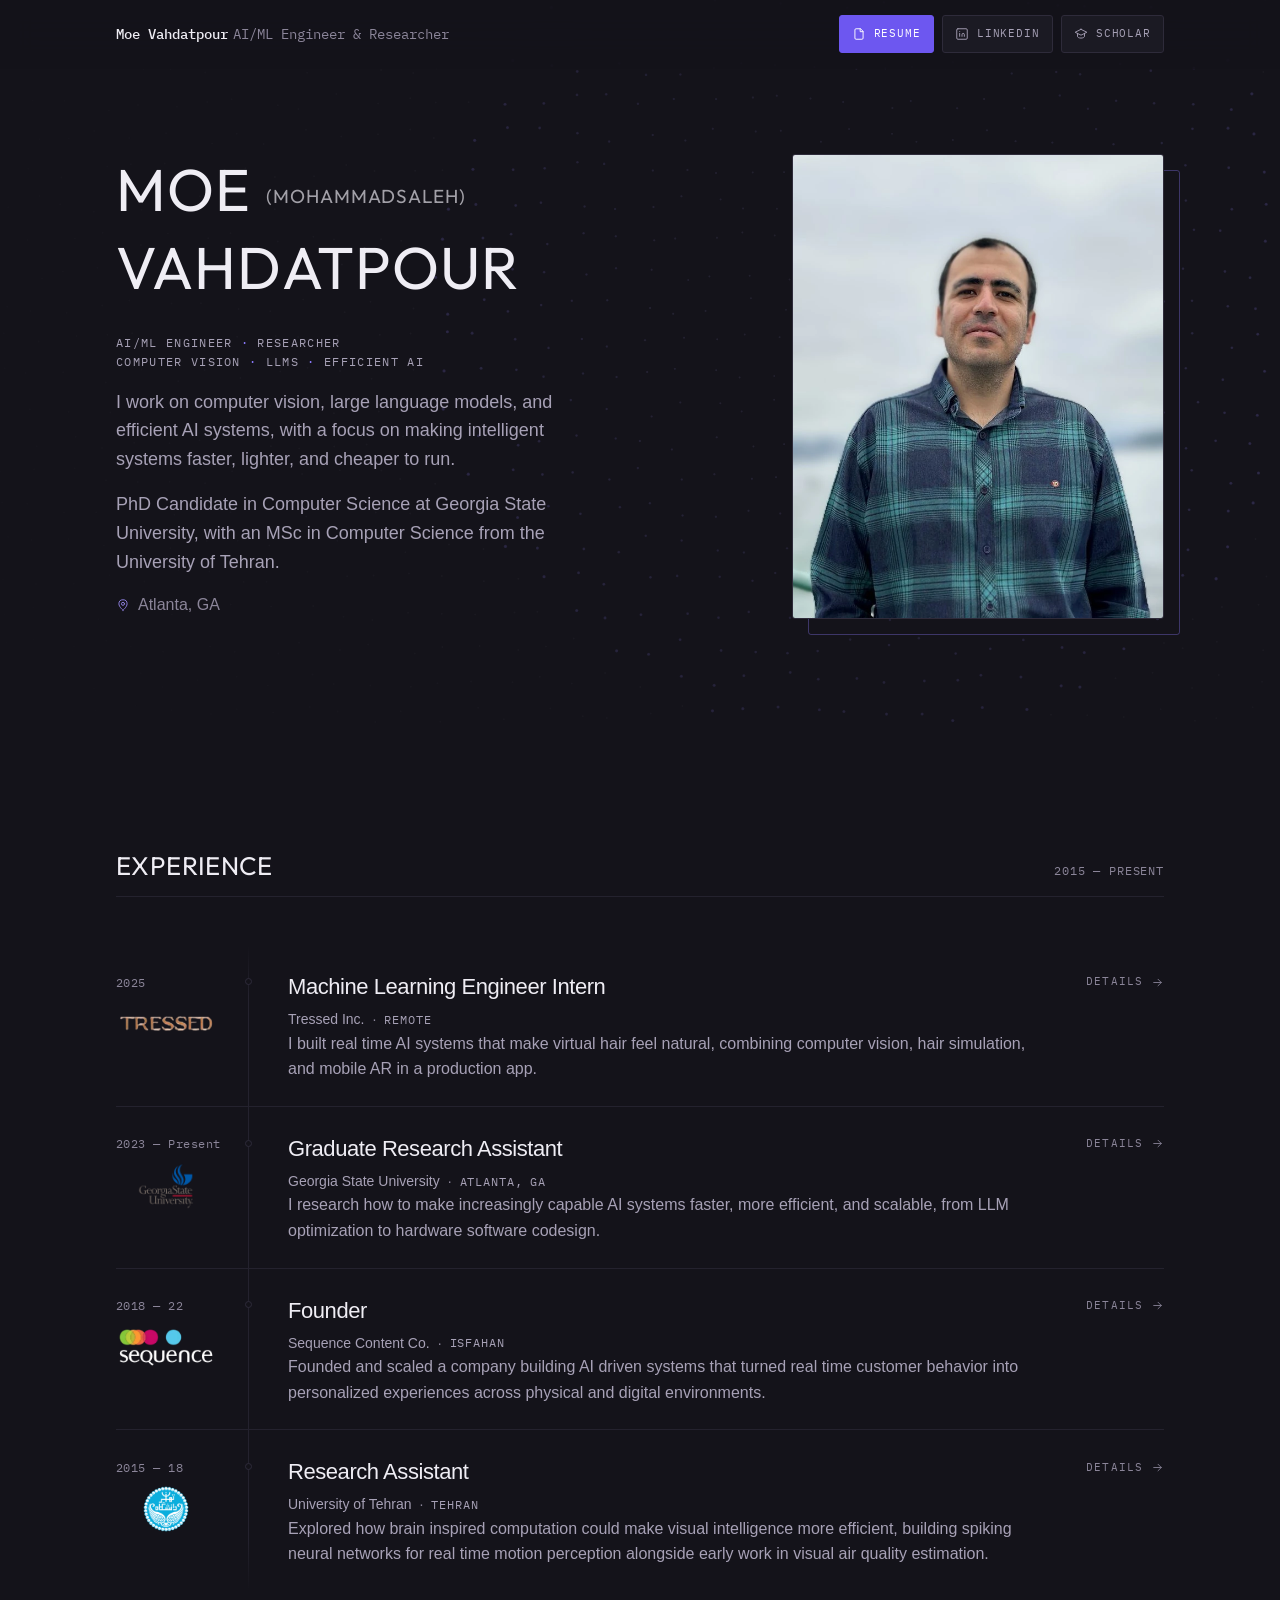
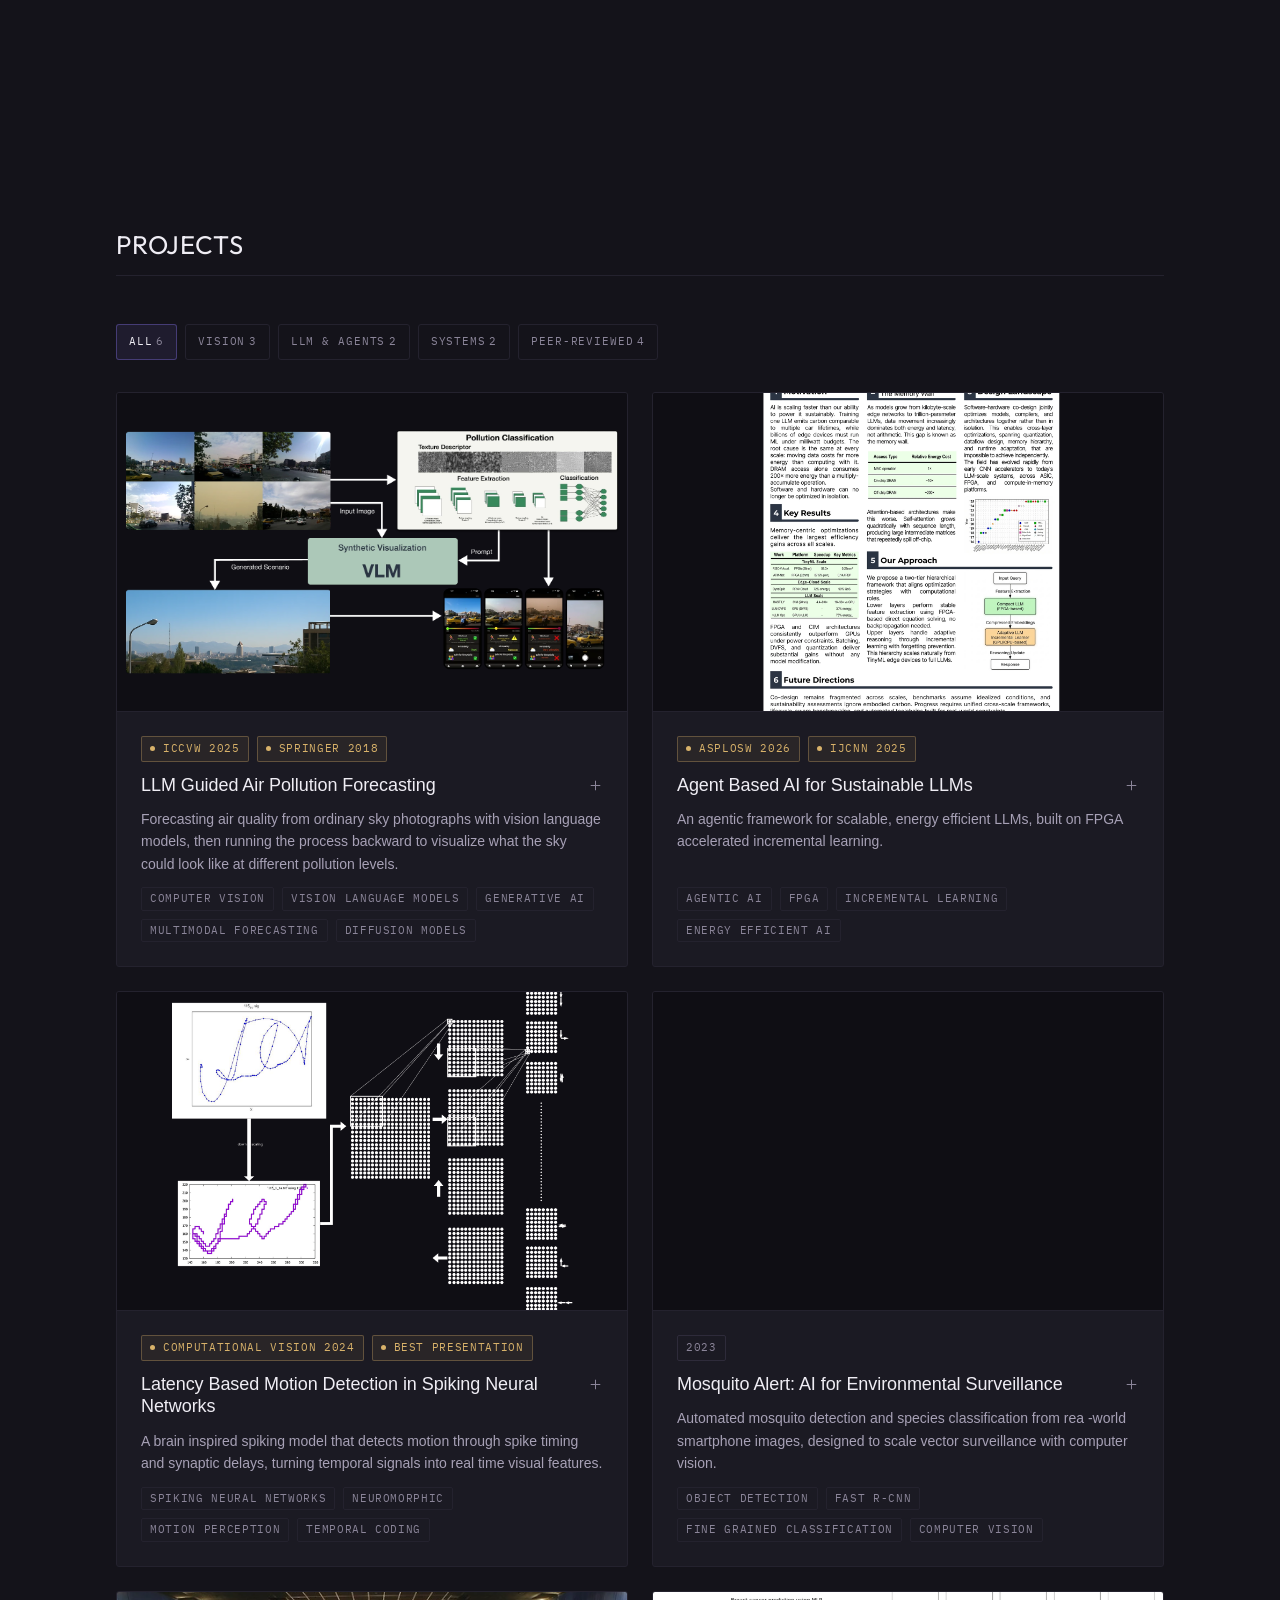
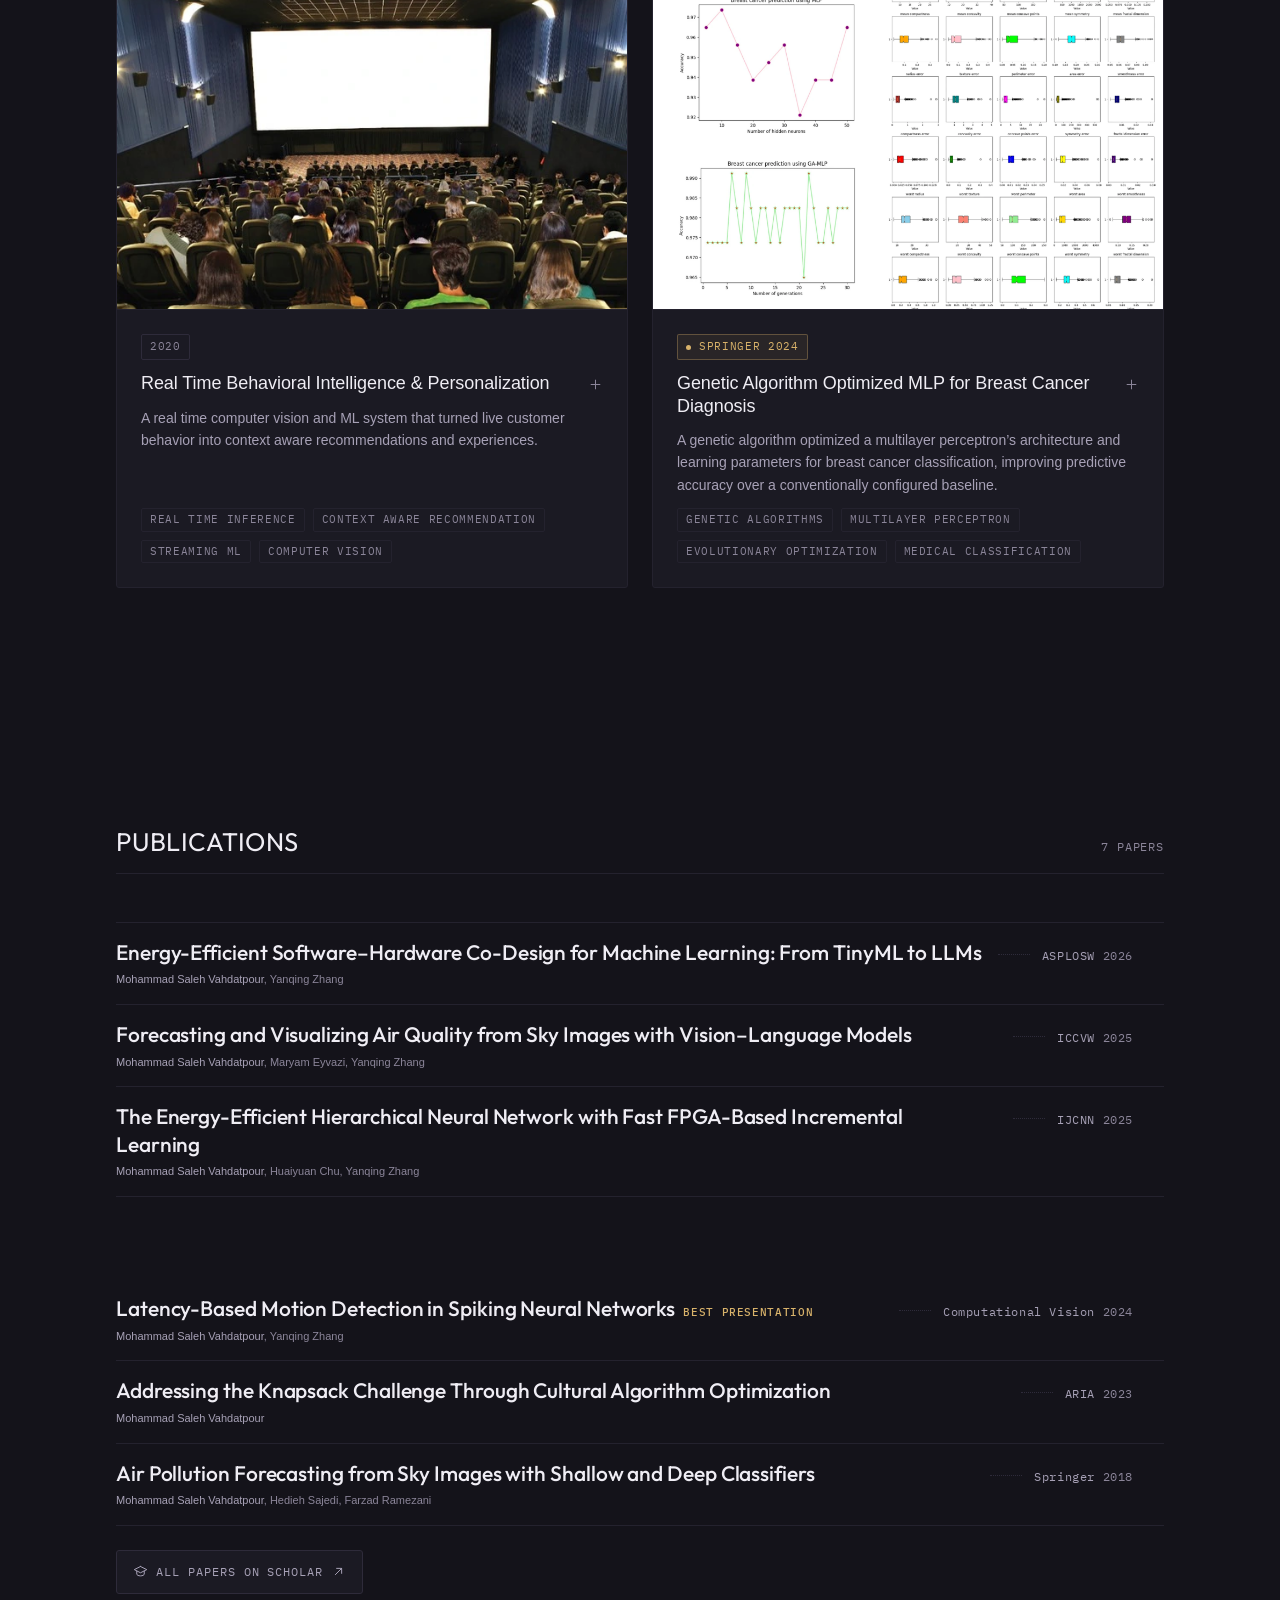
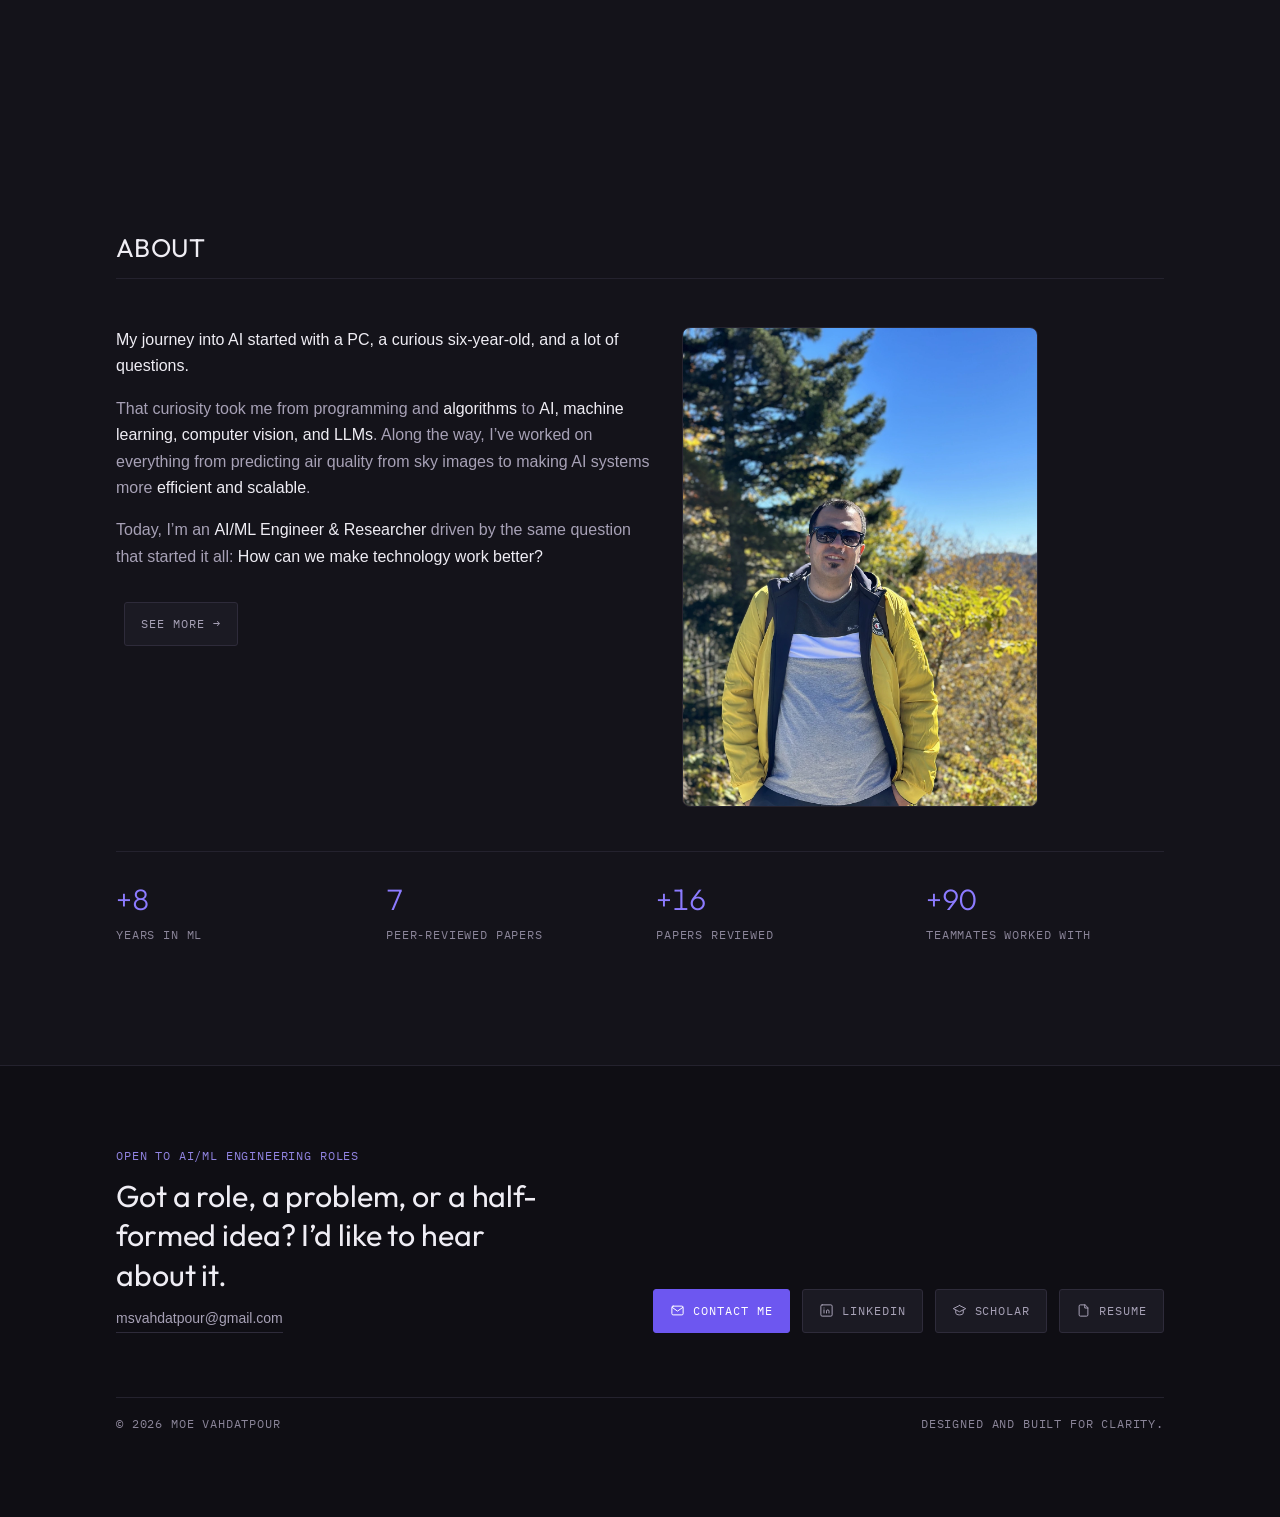
==== commit daaca7d2: "update 3" ====
--- a/index.html
+++ b/index.html
@@ -27,11 +27,7 @@
 <link rel="preconnect" href="https://cdn.fontshare.com" crossorigin>
 <link rel="stylesheet" href="https://fonts.googleapis.com/css2?family=IBM+Plex+Mono:wght@400;500&amp;family=Outfit:wght@200..600&amp;family=Syncopate:wght@400;700&amp;display=swap">
 <link rel="stylesheet" href="https://api.fontshare.com/v2/css?f[]=satoshi@400,500,700&amp;display=swap">
-<<<<<<< HEAD
 <link rel="stylesheet" href="css/styles.css?v=19">
-=======
-<link rel="stylesheet" href="css/styles.css?v=12">
->>>>>>> b9c353d2392c7c3f7494fbd92a09d7386d461fe5
 
 <script>document.documentElement.className = "js";</script>
 </head>
--- a/css/styles.css
+++ b/css/styles.css
@@ -1665,14 +1665,6 @@
   --logo-w: 34px;
   --logo-h: 34px;
 }
-<<<<<<< HEAD
-=======
-.r-creds .r-pub__logo {
-  grid-area: logo;
-  --logo-w: 34px;
-  --logo-h: 34px;
-}
->>>>>>> b9c353d2392c7c3f7494fbd92a09d7386d461fe5
 .r-creds .r-pub__title { grid-area: title; }
 .r-creds .r-pub__meta  { grid-area: meta; }
 
@@ -1918,10 +1910,7 @@
 @media (max-width: 560px) {
   .resume-page { --logo-w: 72px; --logo-h: 42px; }
 }
-<<<<<<< HEAD
 
 /* Returning from a pop-up lands on the row that opened it; keep it clear of
    the sticky bar. */
 .resume-page [id^="r-"] { scroll-margin-top: 84px; }
-=======
->>>>>>> b9c353d2392c7c3f7494fbd92a09d7386d461fe5
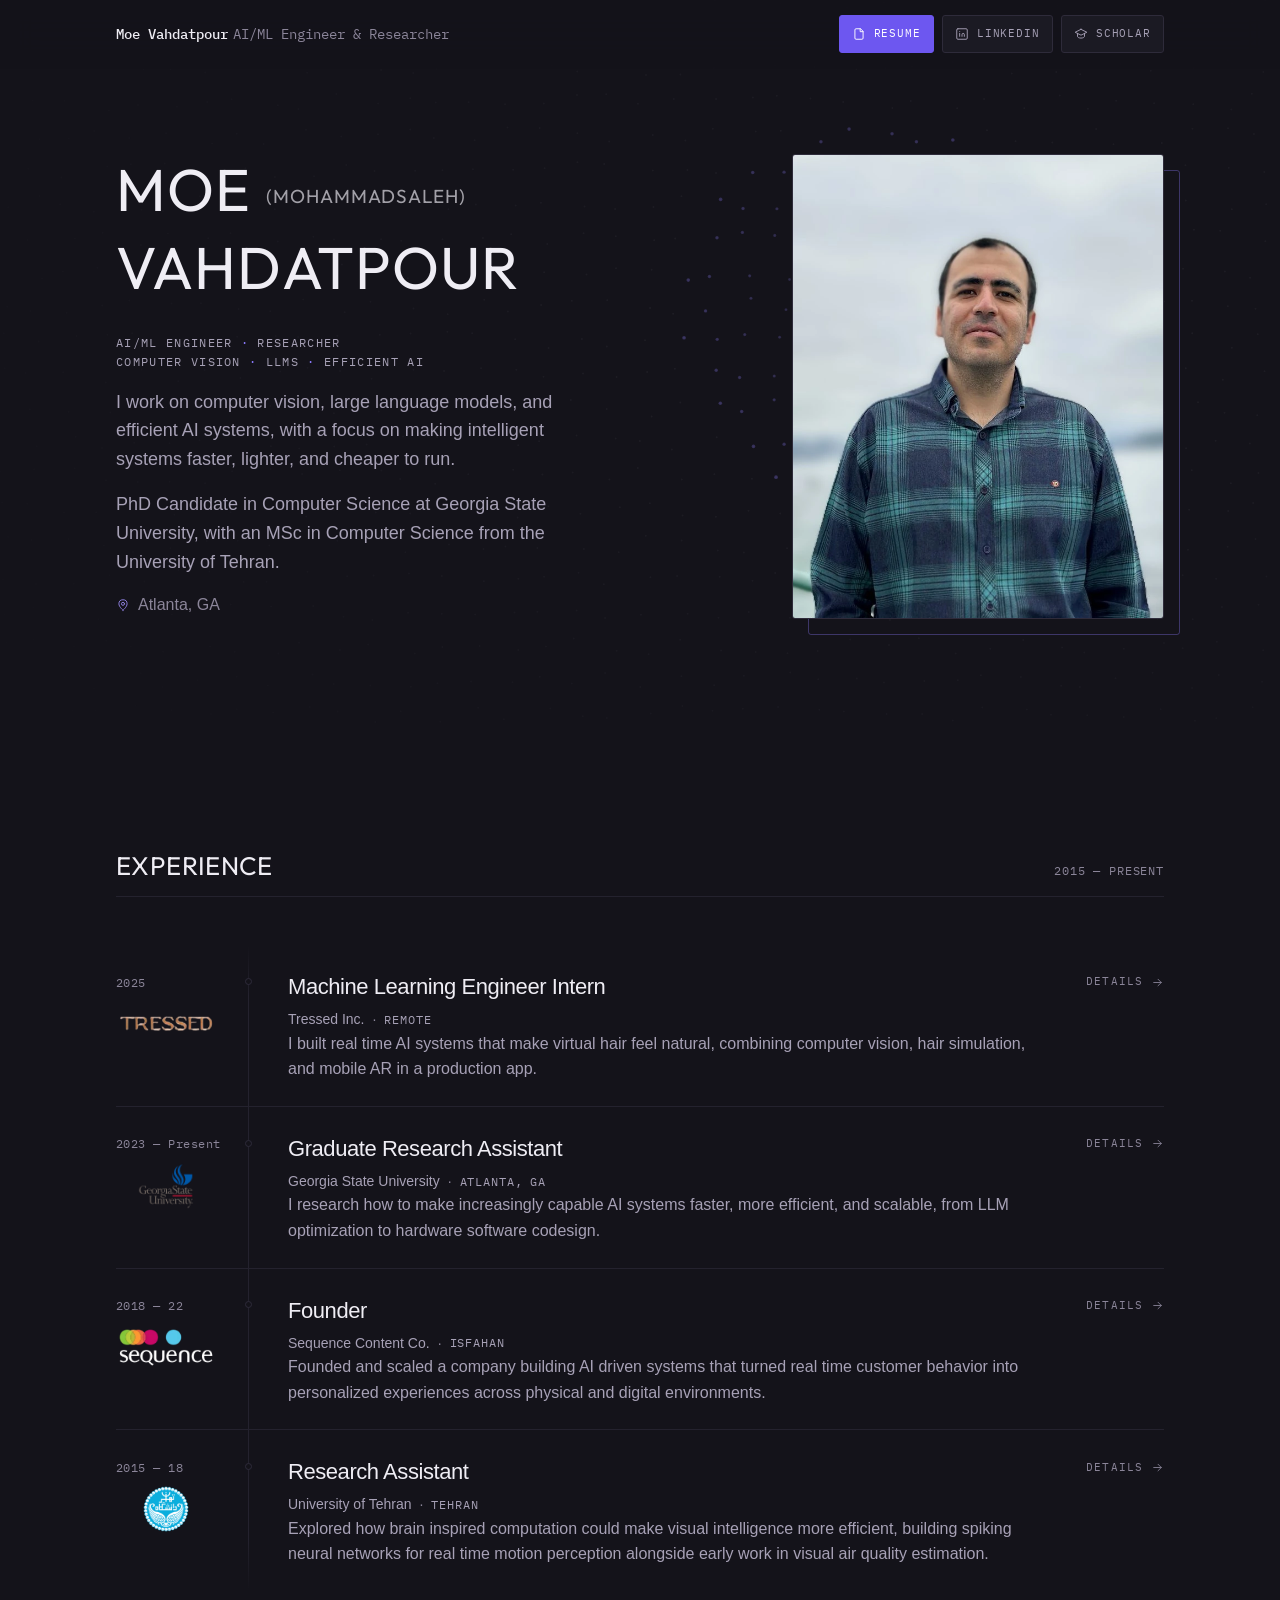
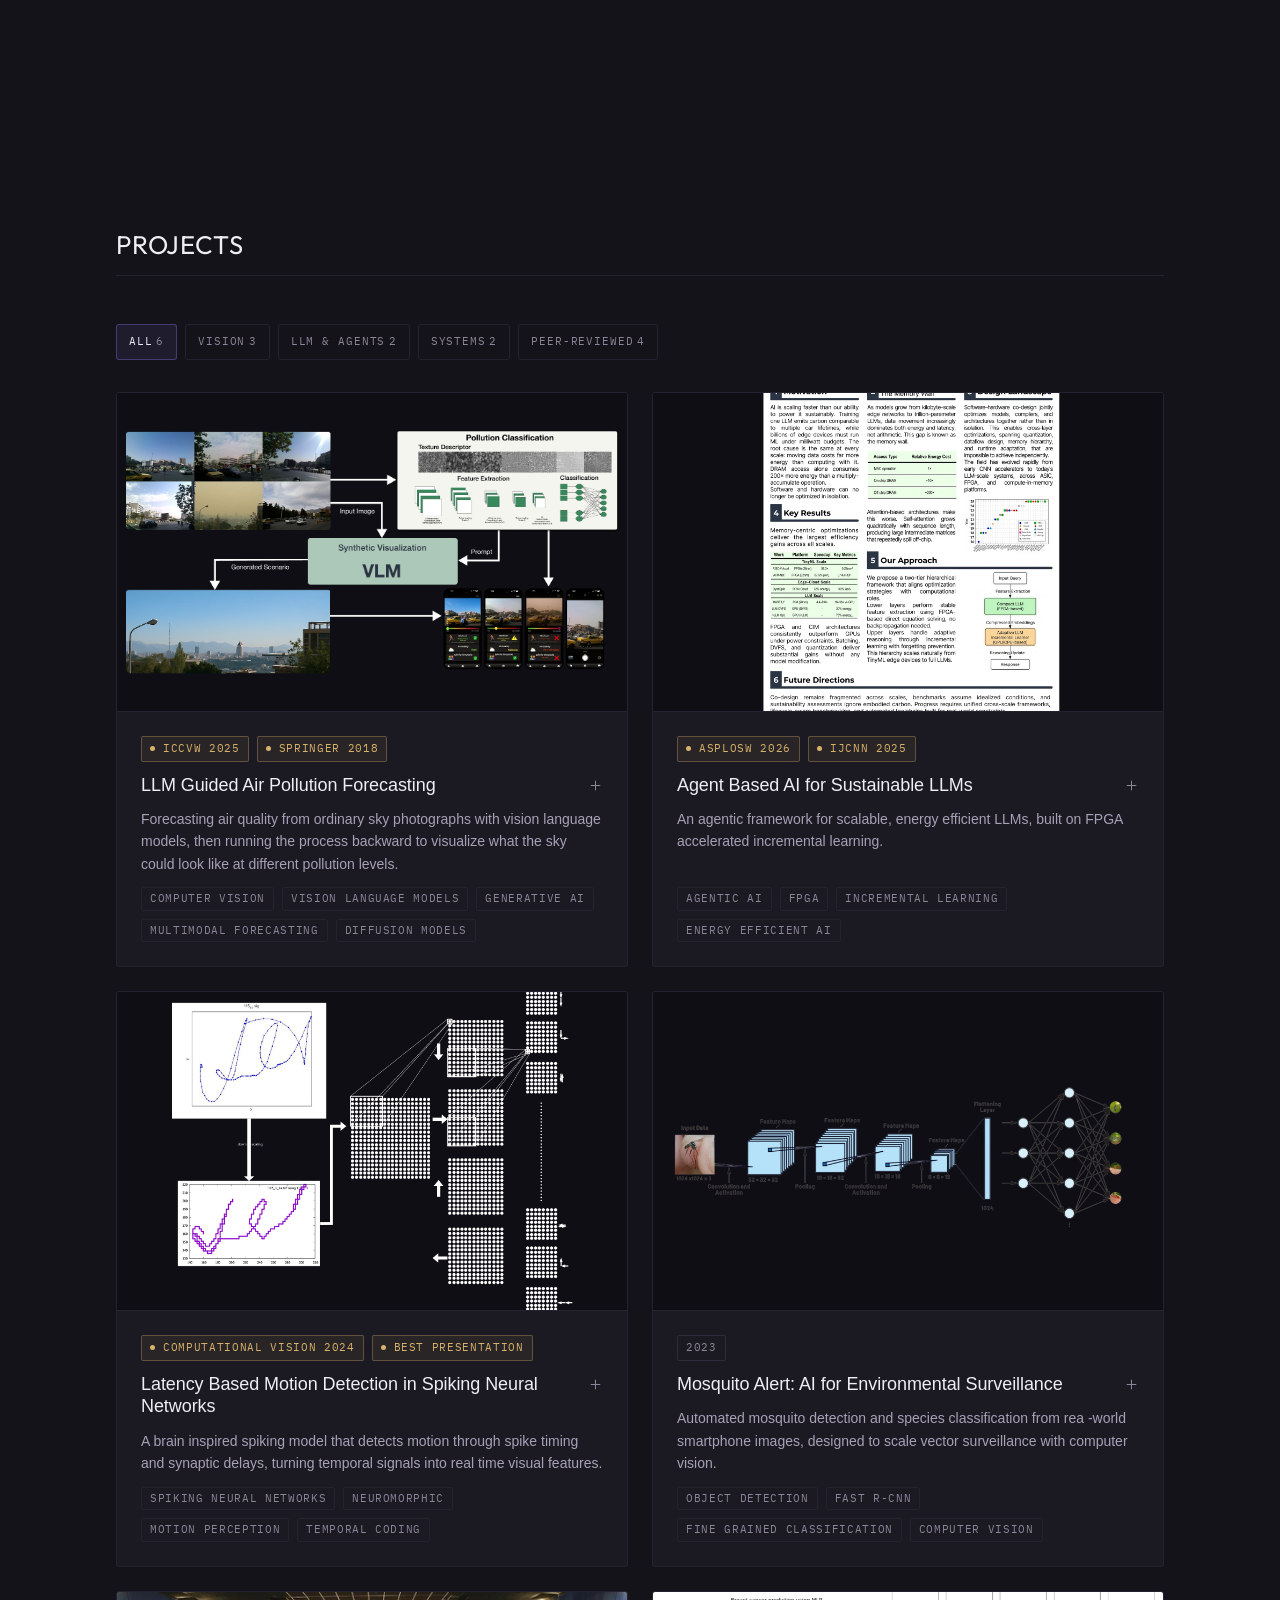
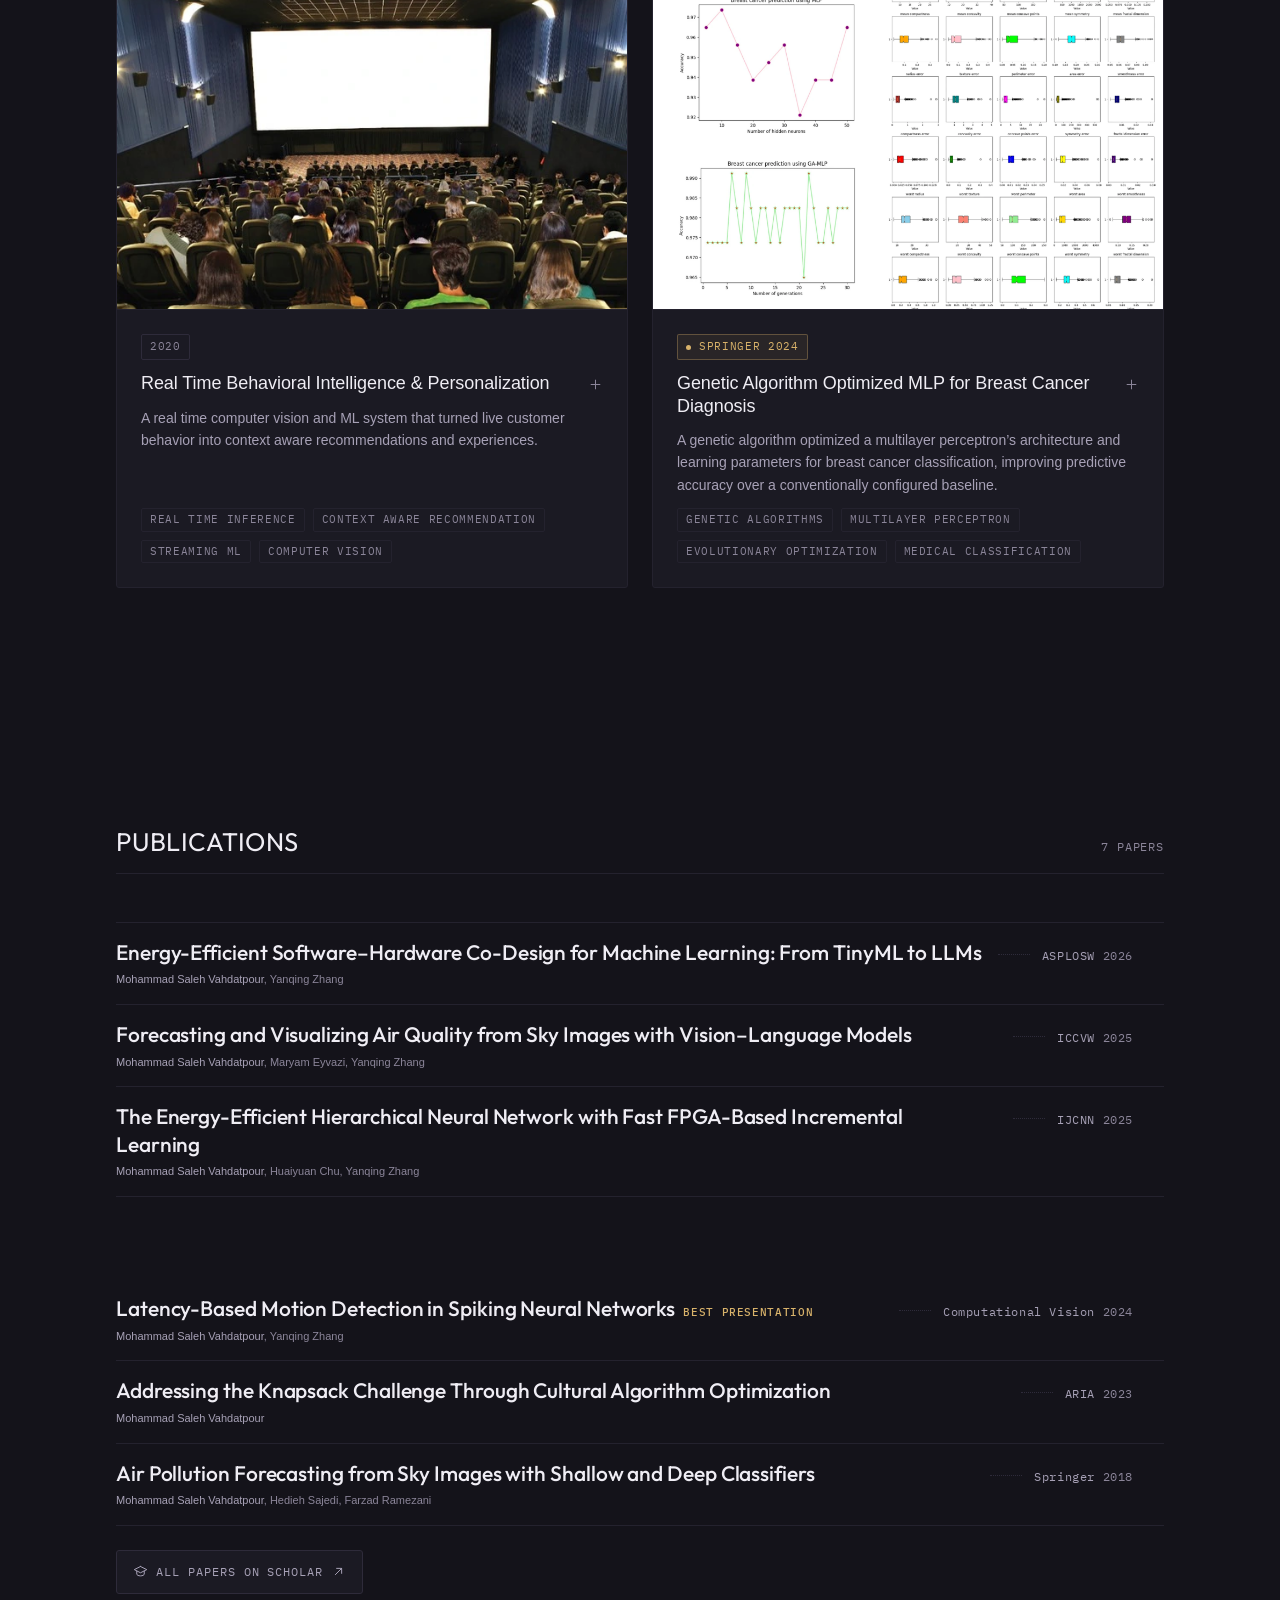
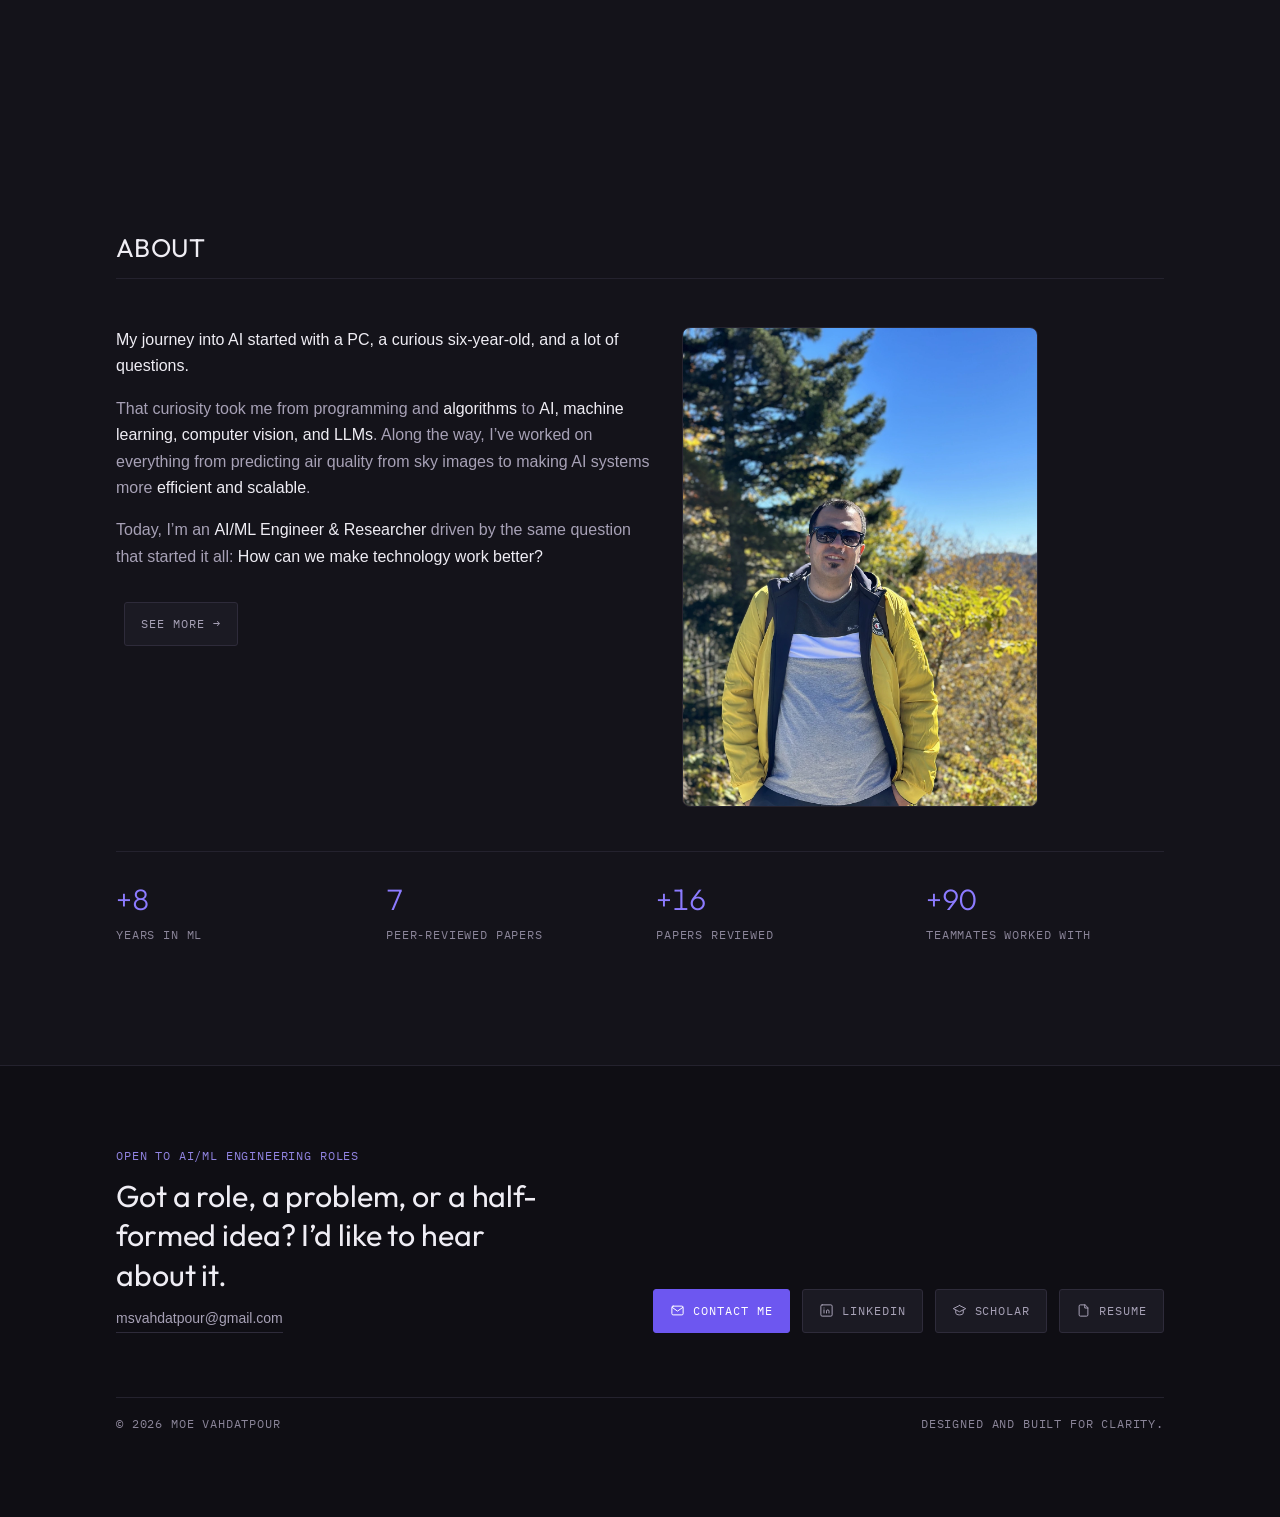
==== commit 748af67c: "Merge branch 'main' of https://github.com/moevahdatpour/moevahdatpour.github.io" ====
--- a/index.html
+++ b/index.html
@@ -27,7 +27,7 @@
 <link rel="preconnect" href="https://cdn.fontshare.com" crossorigin>
 <link rel="stylesheet" href="https://fonts.googleapis.com/css2?family=IBM+Plex+Mono:wght@400;500&amp;family=Outfit:wght@200..600&amp;family=Syncopate:wght@400;700&amp;display=swap">
 <link rel="stylesheet" href="https://api.fontshare.com/v2/css?f[]=satoshi@400,500,700&amp;display=swap">
-<link rel="stylesheet" href="css/styles.css?v=19">
+<link rel="stylesheet" href="css/styles.css?v=7">
 
 <script>document.documentElement.className = "js";</script>
 </head>
--- a/css/styles.css
+++ b/css/styles.css
@@ -1644,27 +1644,8 @@
   align-items: center;
   column-gap: var(--s-3);
   row-gap: 2px;
-  padding: var(--s-3);
-  margin-inline: calc(var(--s-3) * -1);
-  border-radius: var(--r-sm);
-  color: inherit;
-}
-
-/* Only the linked rows react — the others must not look clickable. */
-a.r-cred {
-  transition: background-color var(--dur-1) var(--ease),
-              transform var(--dur-1) var(--ease),
-              box-shadow var(--dur-1) var(--ease);
-}
-a.r-cred:hover { background: var(--surface); box-shadow: inset 0 0 0 1px var(--line); }
-a.r-cred:hover .r-pub__title { color: var(--iris); }
-a.r-cred:hover .r-pub__meta { color: var(--text-2); }
-a.r-cred:active { transform: translateY(1px); background: var(--raised); }
-.r-creds .r-pub__logo {
-  grid-area: logo;
-  --logo-w: 34px;
-  --logo-h: 34px;
-}
+}
+.r-creds .r-pub__logo { grid-area: logo; --logo-size: 34px; }
 .r-creds .r-pub__title { grid-area: title; }
 .r-creds .r-pub__meta  { grid-area: meta; }
 
@@ -1866,51 +1847,3 @@
 @media print {
   .r-item__logo, .r-pub__logo { border: 0; background: transparent; }
 }
-
-/* ==========================================================================
-   16. Mobile arrangement
-   ========================================================================== */
-
-/* The header carries three actions; below this width they no longer fit
-   beside the name, so Scholar steps out (it is still in the footer). */
-@media (max-width: 767px) {
-  .nav__actions a[href*="scholar.google"] { display: none; }
-}
-@media (max-width: 420px) {
-  .nav__mark span { display: none; }
-}
-
-/* About on a phone: photo first, then the text, then — once "See More" is
-   tapped — the extra photos underneath. display:contents lets the two photo
-   groups be ordered independently of their shared wrapper. */
-@media (max-width: 767px) {
-  .about__grid { display: flex; flex-direction: column; gap: var(--s-5); }
-  .about__photos { display: contents; }
-  .about__photos > .photo { order: 1; }
-  .about__prose { order: 2; }
-  .about__extra-photos { order: 3; }
-
-  .about__photos > .photo { aspect-ratio: 4 / 5; }
-  .about__photos > .photo img { width: 100%; height: 100%; object-fit: cover; }
-}
-
-/* Logos never carry a fill or a frame, on any page or breakpoint. */
-.exp__logo,
-.exp__logo img,
-.r-item__logo,
-.r-pub__logo {
-  background: transparent;
-  border: 0;
-  box-shadow: none;
-}
-
-@media (max-width: 860px) {
-  .exp__logo { max-width: 92px; height: 42px; }
-}
-@media (max-width: 560px) {
-  .resume-page { --logo-w: 72px; --logo-h: 42px; }
-}
-
-/* Returning from a pop-up lands on the row that opened it; keep it clear of
-   the sticky bar. */
-.resume-page [id^="r-"] { scroll-margin-top: 84px; }
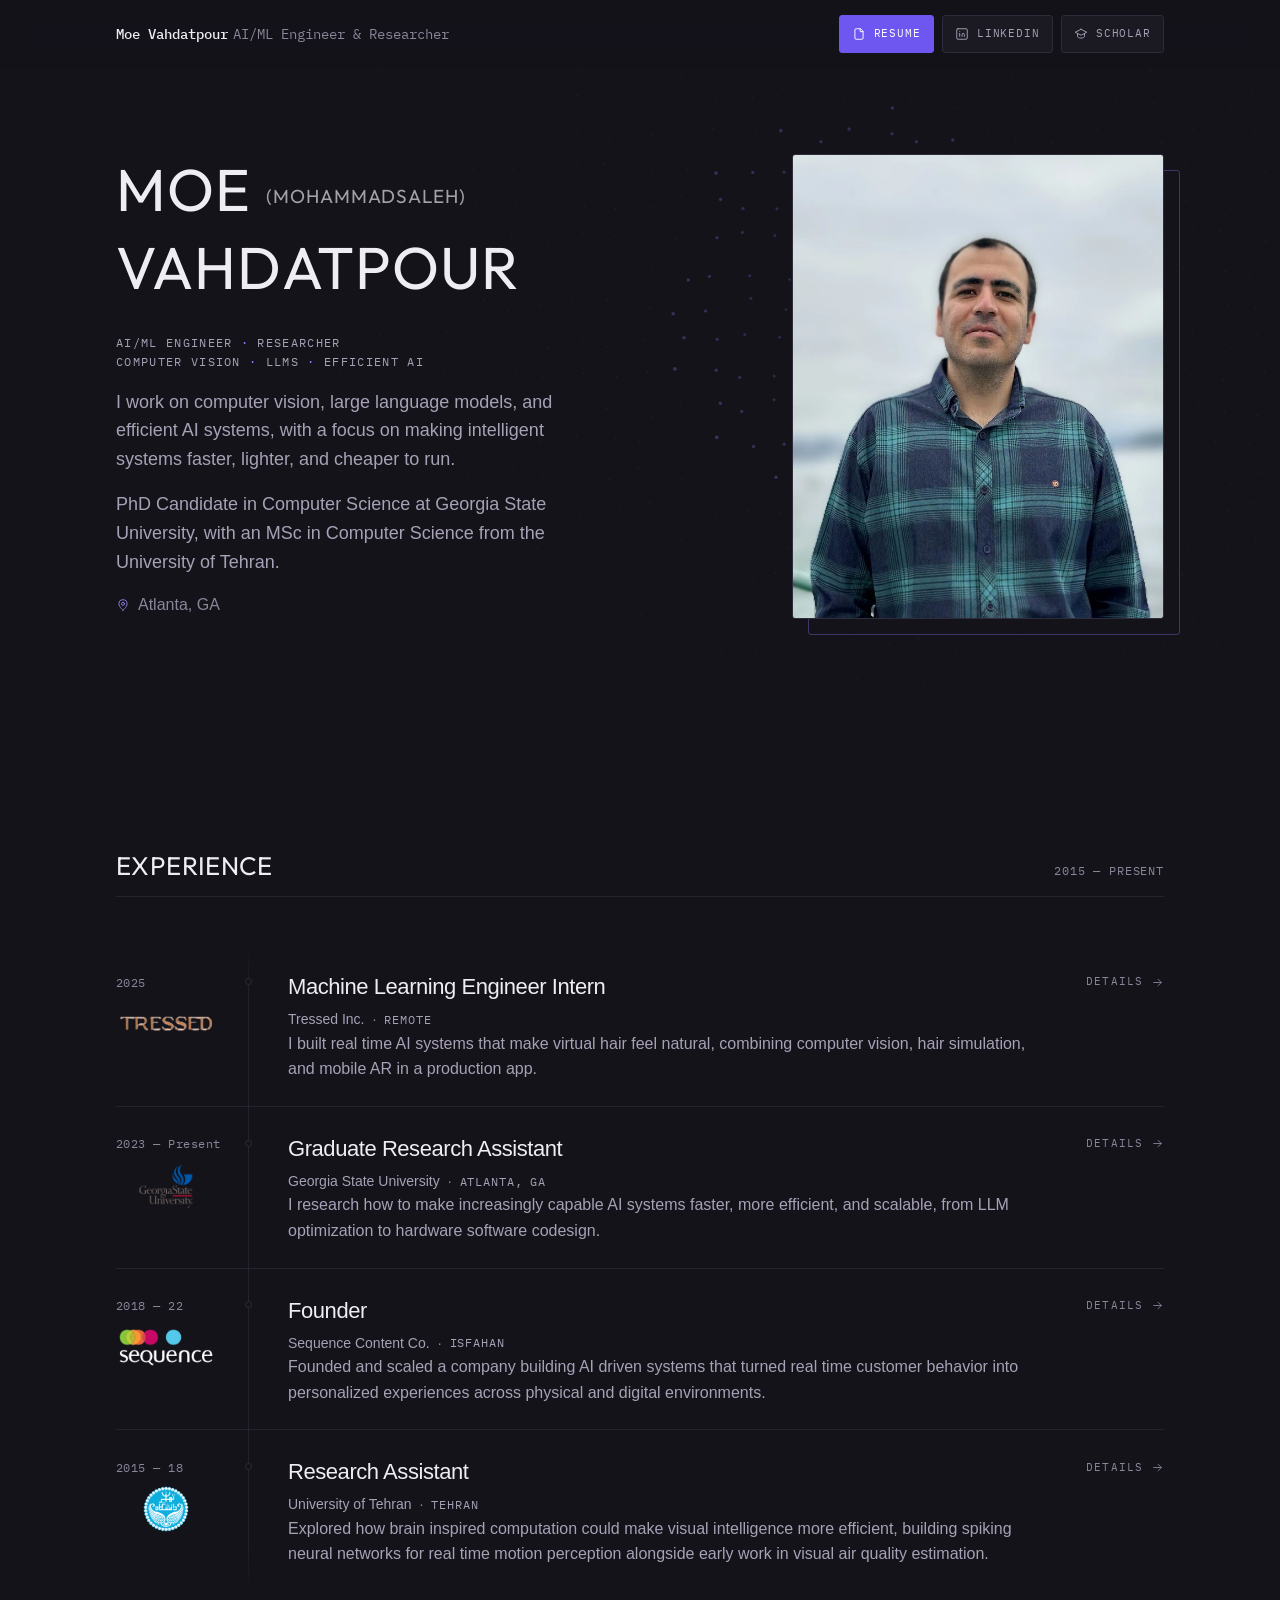
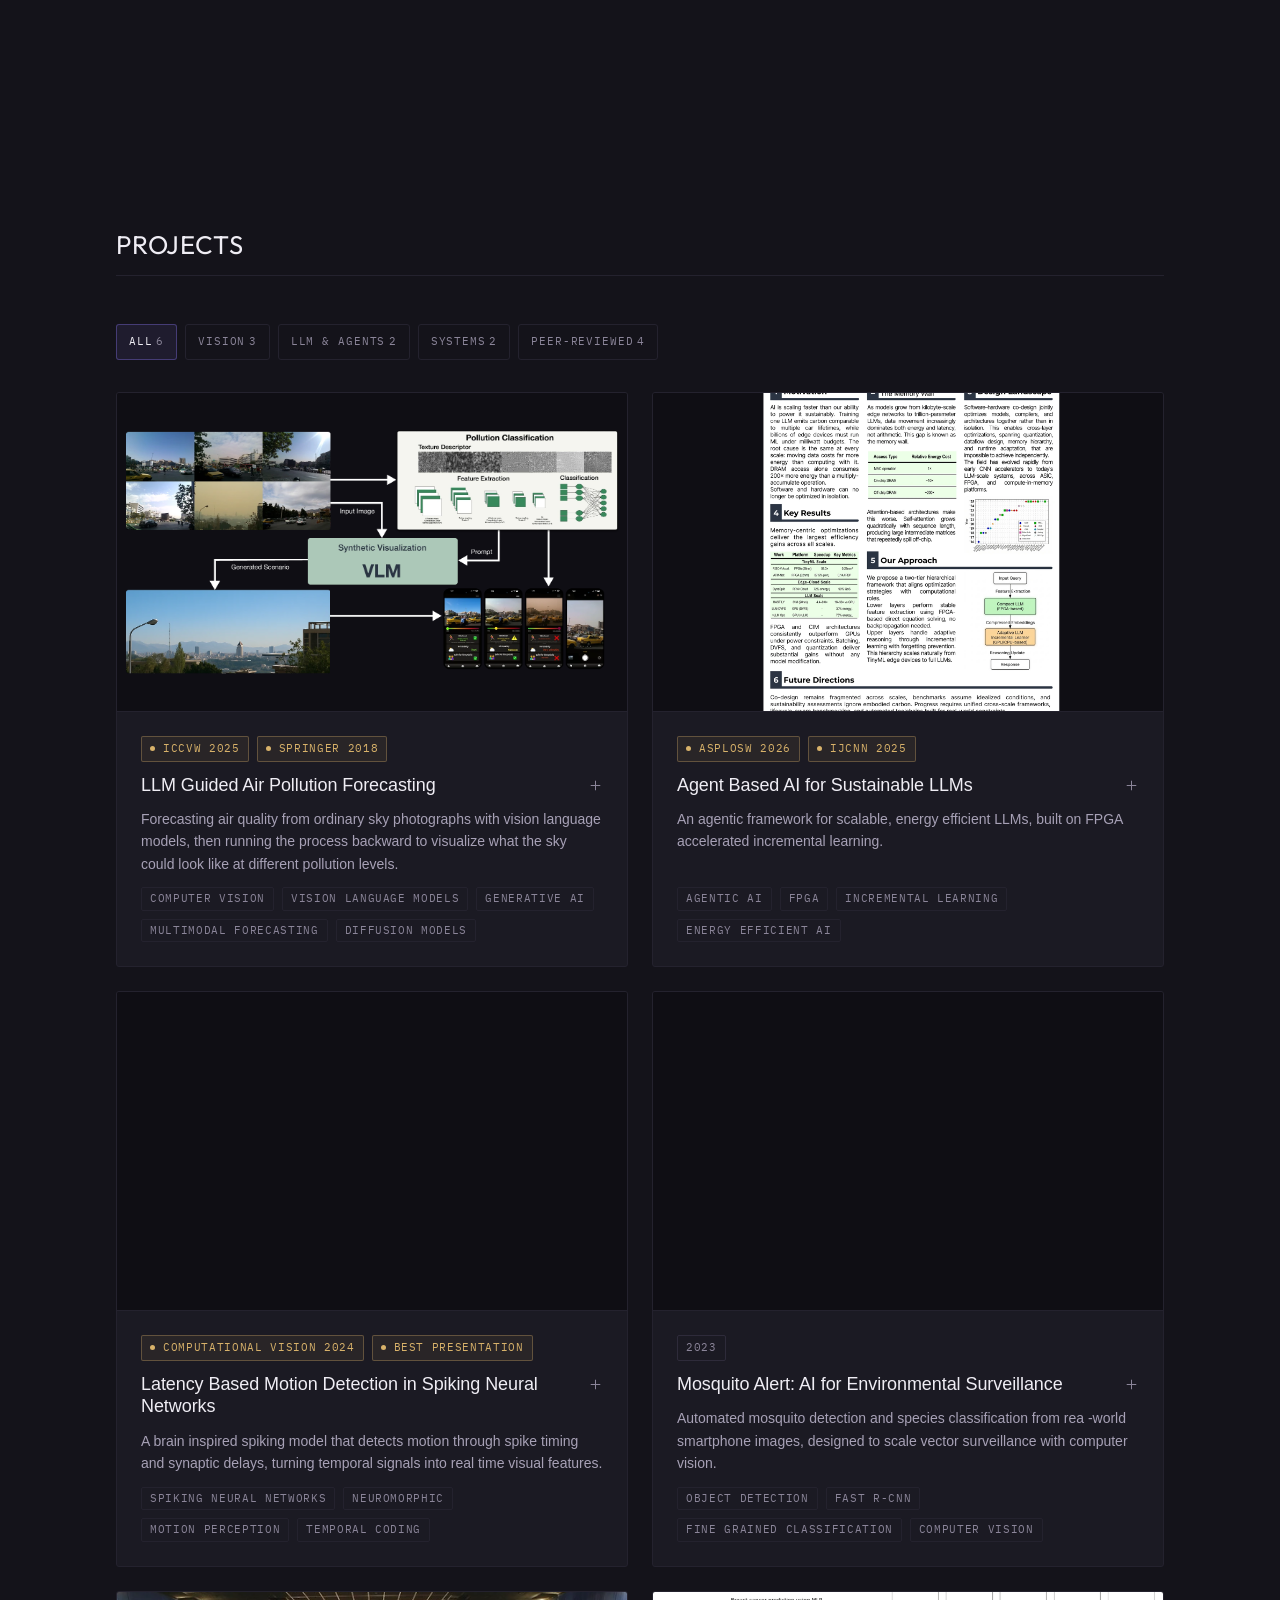
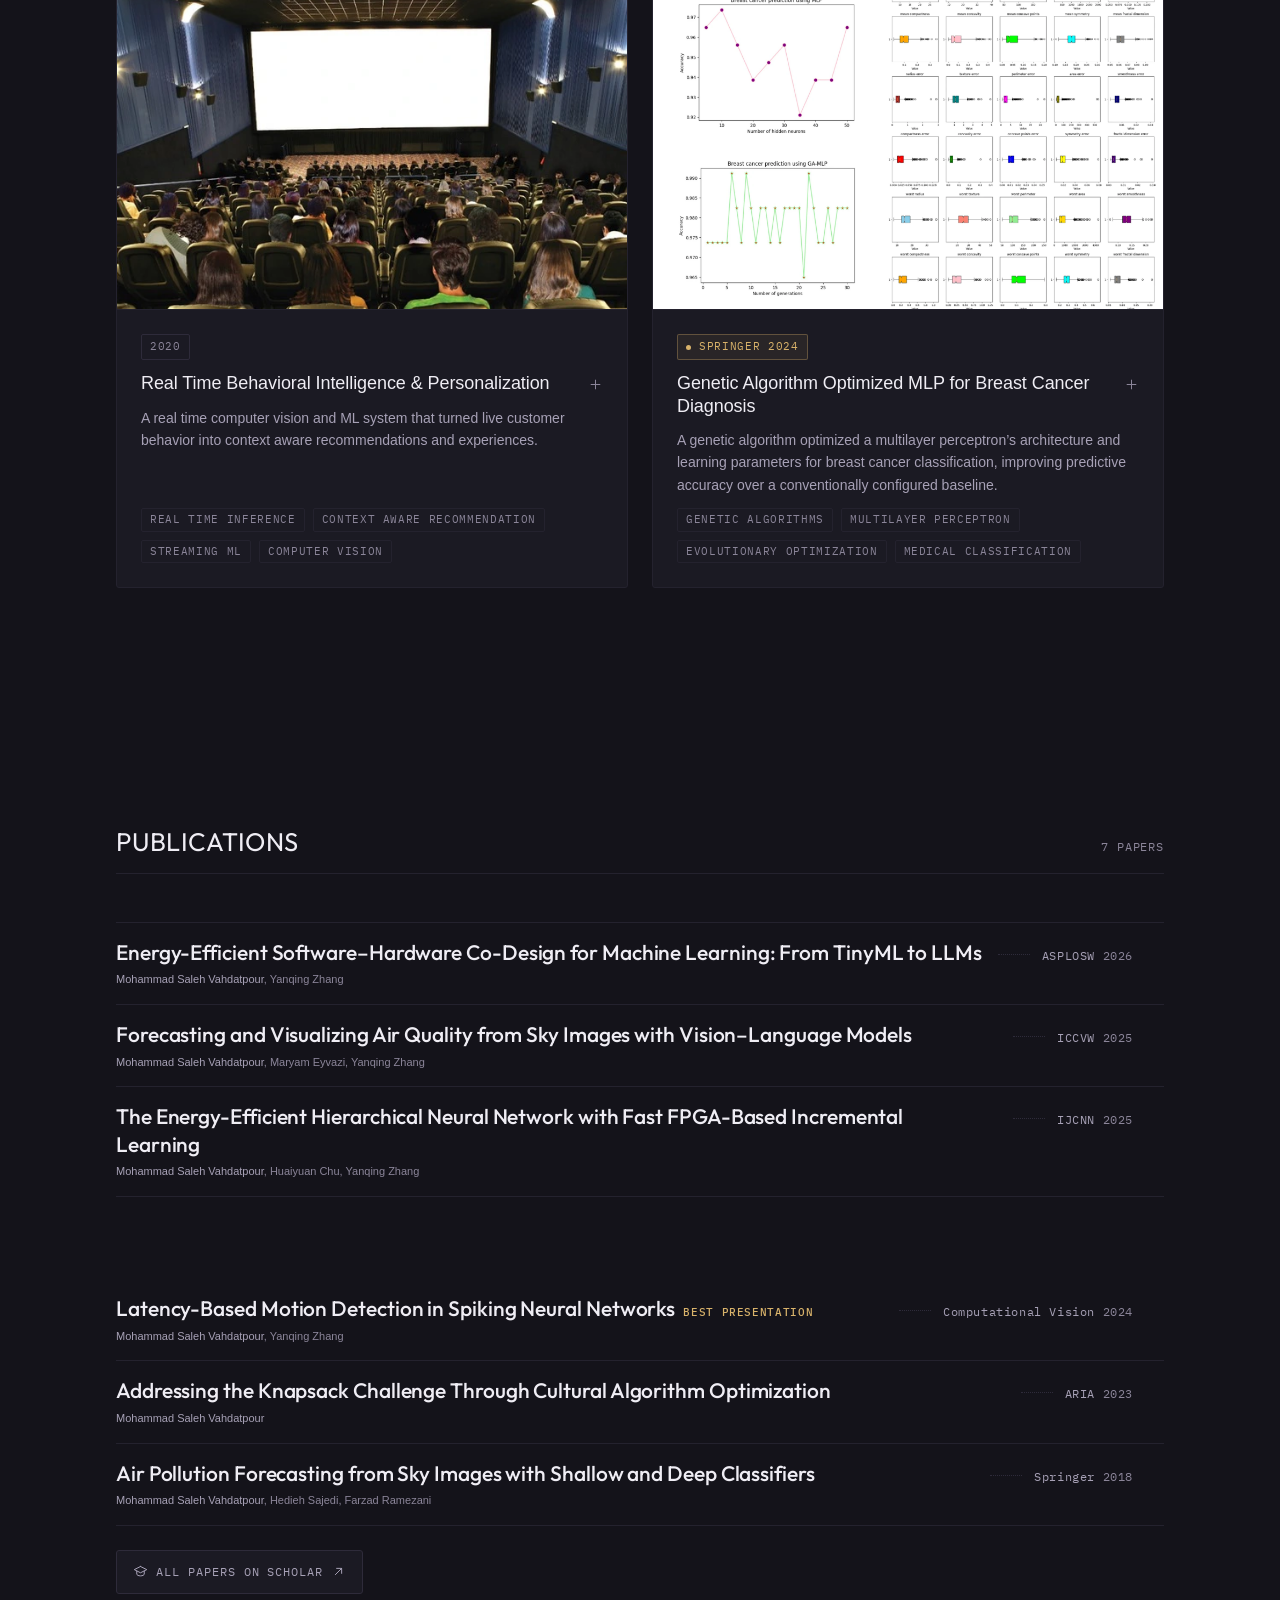
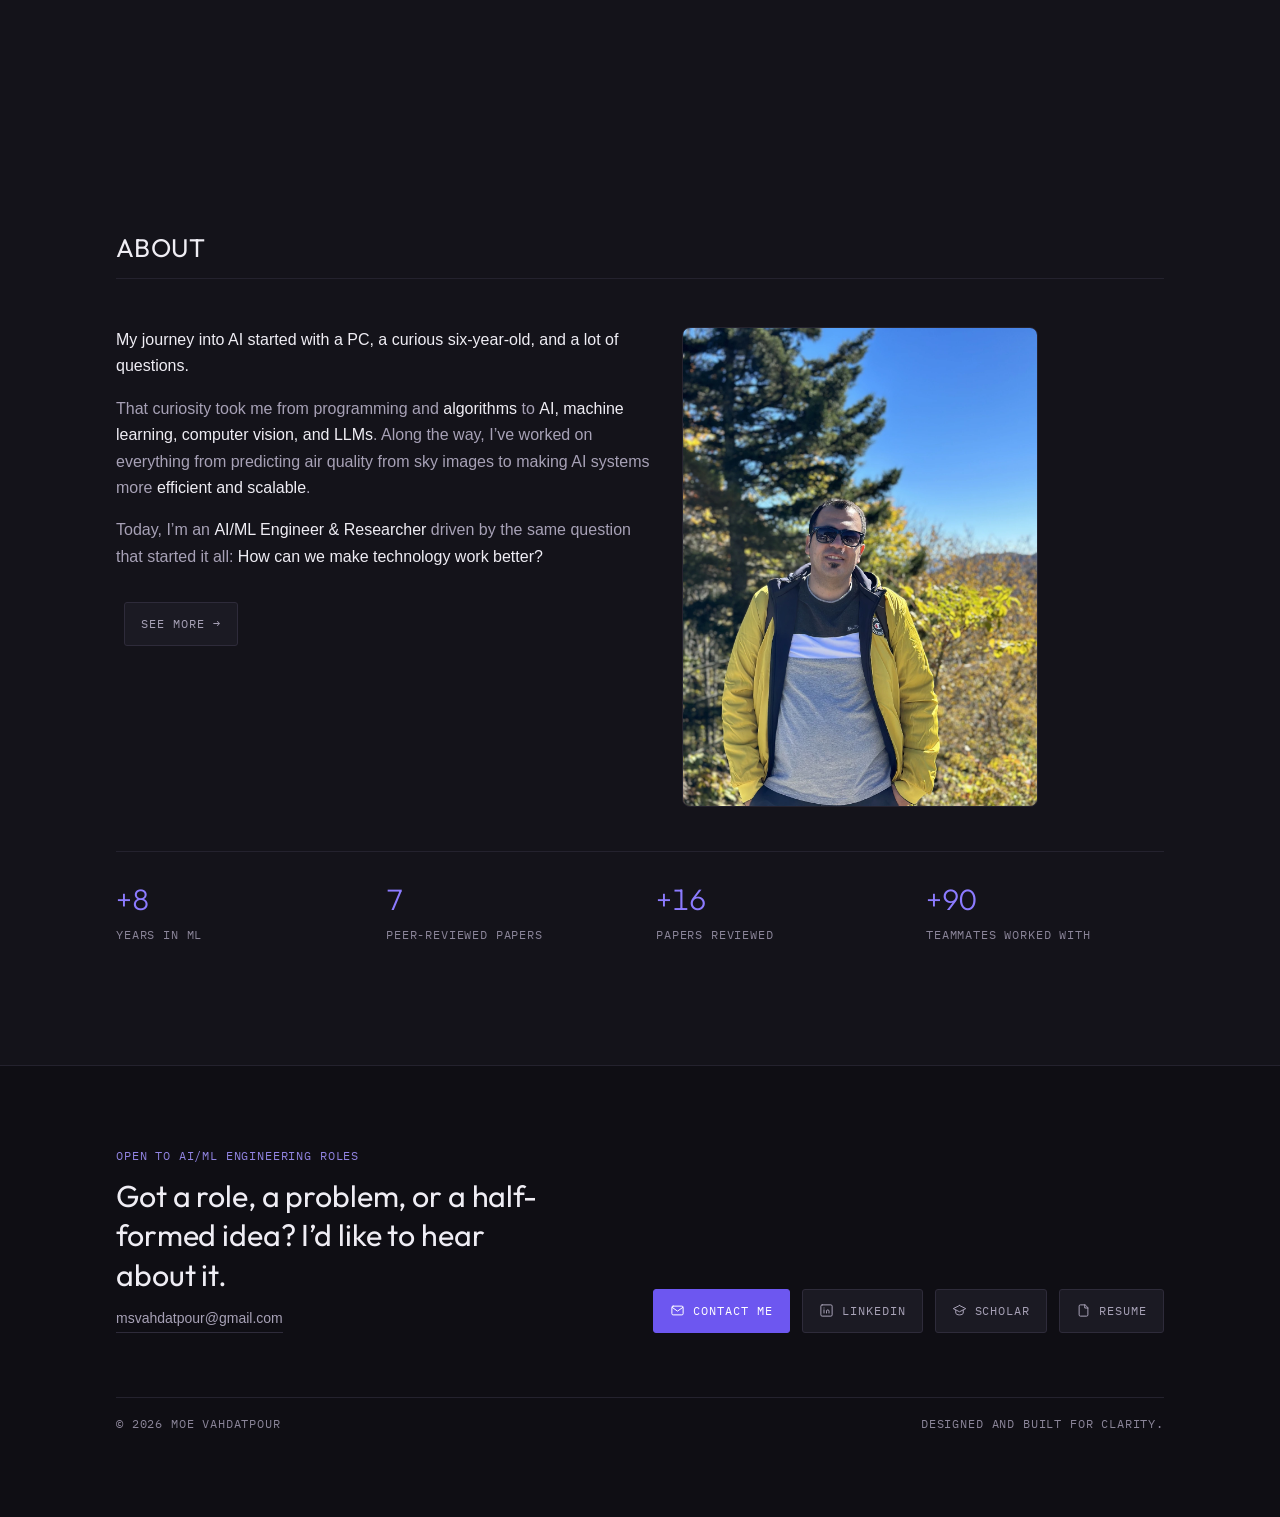
==== commit 853afa50: "update4" ====
--- a/index.html
+++ b/index.html
@@ -27,7 +27,7 @@
 <link rel="preconnect" href="https://cdn.fontshare.com" crossorigin>
 <link rel="stylesheet" href="https://fonts.googleapis.com/css2?family=IBM+Plex+Mono:wght@400;500&amp;family=Outfit:wght@200..600&amp;family=Syncopate:wght@400;700&amp;display=swap">
 <link rel="stylesheet" href="https://api.fontshare.com/v2/css?f[]=satoshi@400,500,700&amp;display=swap">
-<link rel="stylesheet" href="css/styles.css?v=7">
+<link rel="stylesheet" href="css/styles.css?v=19">
 
 <script>document.documentElement.className = "js";</script>
 </head>
--- a/css/styles.css
+++ b/css/styles.css
@@ -1644,8 +1644,27 @@
   align-items: center;
   column-gap: var(--s-3);
   row-gap: 2px;
-}
-.r-creds .r-pub__logo { grid-area: logo; --logo-size: 34px; }
+  padding: var(--s-3);
+  margin-inline: calc(var(--s-3) * -1);
+  border-radius: var(--r-sm);
+  color: inherit;
+}
+
+/* Only the linked rows react — the others must not look clickable. */
+a.r-cred {
+  transition: background-color var(--dur-1) var(--ease),
+              transform var(--dur-1) var(--ease),
+              box-shadow var(--dur-1) var(--ease);
+}
+a.r-cred:hover { background: var(--surface); box-shadow: inset 0 0 0 1px var(--line); }
+a.r-cred:hover .r-pub__title { color: var(--iris); }
+a.r-cred:hover .r-pub__meta { color: var(--text-2); }
+a.r-cred:active { transform: translateY(1px); background: var(--raised); }
+.r-creds .r-pub__logo {
+  grid-area: logo;
+  --logo-w: 34px;
+  --logo-h: 34px;
+}
 .r-creds .r-pub__title { grid-area: title; }
 .r-creds .r-pub__meta  { grid-area: meta; }
 
@@ -1847,3 +1866,51 @@
 @media print {
   .r-item__logo, .r-pub__logo { border: 0; background: transparent; }
 }
+
+/* ==========================================================================
+   16. Mobile arrangement
+   ========================================================================== */
+
+/* The header carries three actions; below this width they no longer fit
+   beside the name, so Scholar steps out (it is still in the footer). */
+@media (max-width: 767px) {
+  .nav__actions a[href*="scholar.google"] { display: none; }
+}
+@media (max-width: 420px) {
+  .nav__mark span { display: none; }
+}
+
+/* About on a phone: photo first, then the text, then — once "See More" is
+   tapped — the extra photos underneath. display:contents lets the two photo
+   groups be ordered independently of their shared wrapper. */
+@media (max-width: 767px) {
+  .about__grid { display: flex; flex-direction: column; gap: var(--s-5); }
+  .about__photos { display: contents; }
+  .about__photos > .photo { order: 1; }
+  .about__prose { order: 2; }
+  .about__extra-photos { order: 3; }
+
+  .about__photos > .photo { aspect-ratio: 4 / 5; }
+  .about__photos > .photo img { width: 100%; height: 100%; object-fit: cover; }
+}
+
+/* Logos never carry a fill or a frame, on any page or breakpoint. */
+.exp__logo,
+.exp__logo img,
+.r-item__logo,
+.r-pub__logo {
+  background: transparent;
+  border: 0;
+  box-shadow: none;
+}
+
+@media (max-width: 860px) {
+  .exp__logo { max-width: 92px; height: 42px; }
+}
+@media (max-width: 560px) {
+  .resume-page { --logo-w: 72px; --logo-h: 42px; }
+}
+
+/* Returning from a pop-up lands on the row that opened it; keep it clear of
+   the sticky bar. */
+.resume-page [id^="r-"] { scroll-margin-top: 84px; }
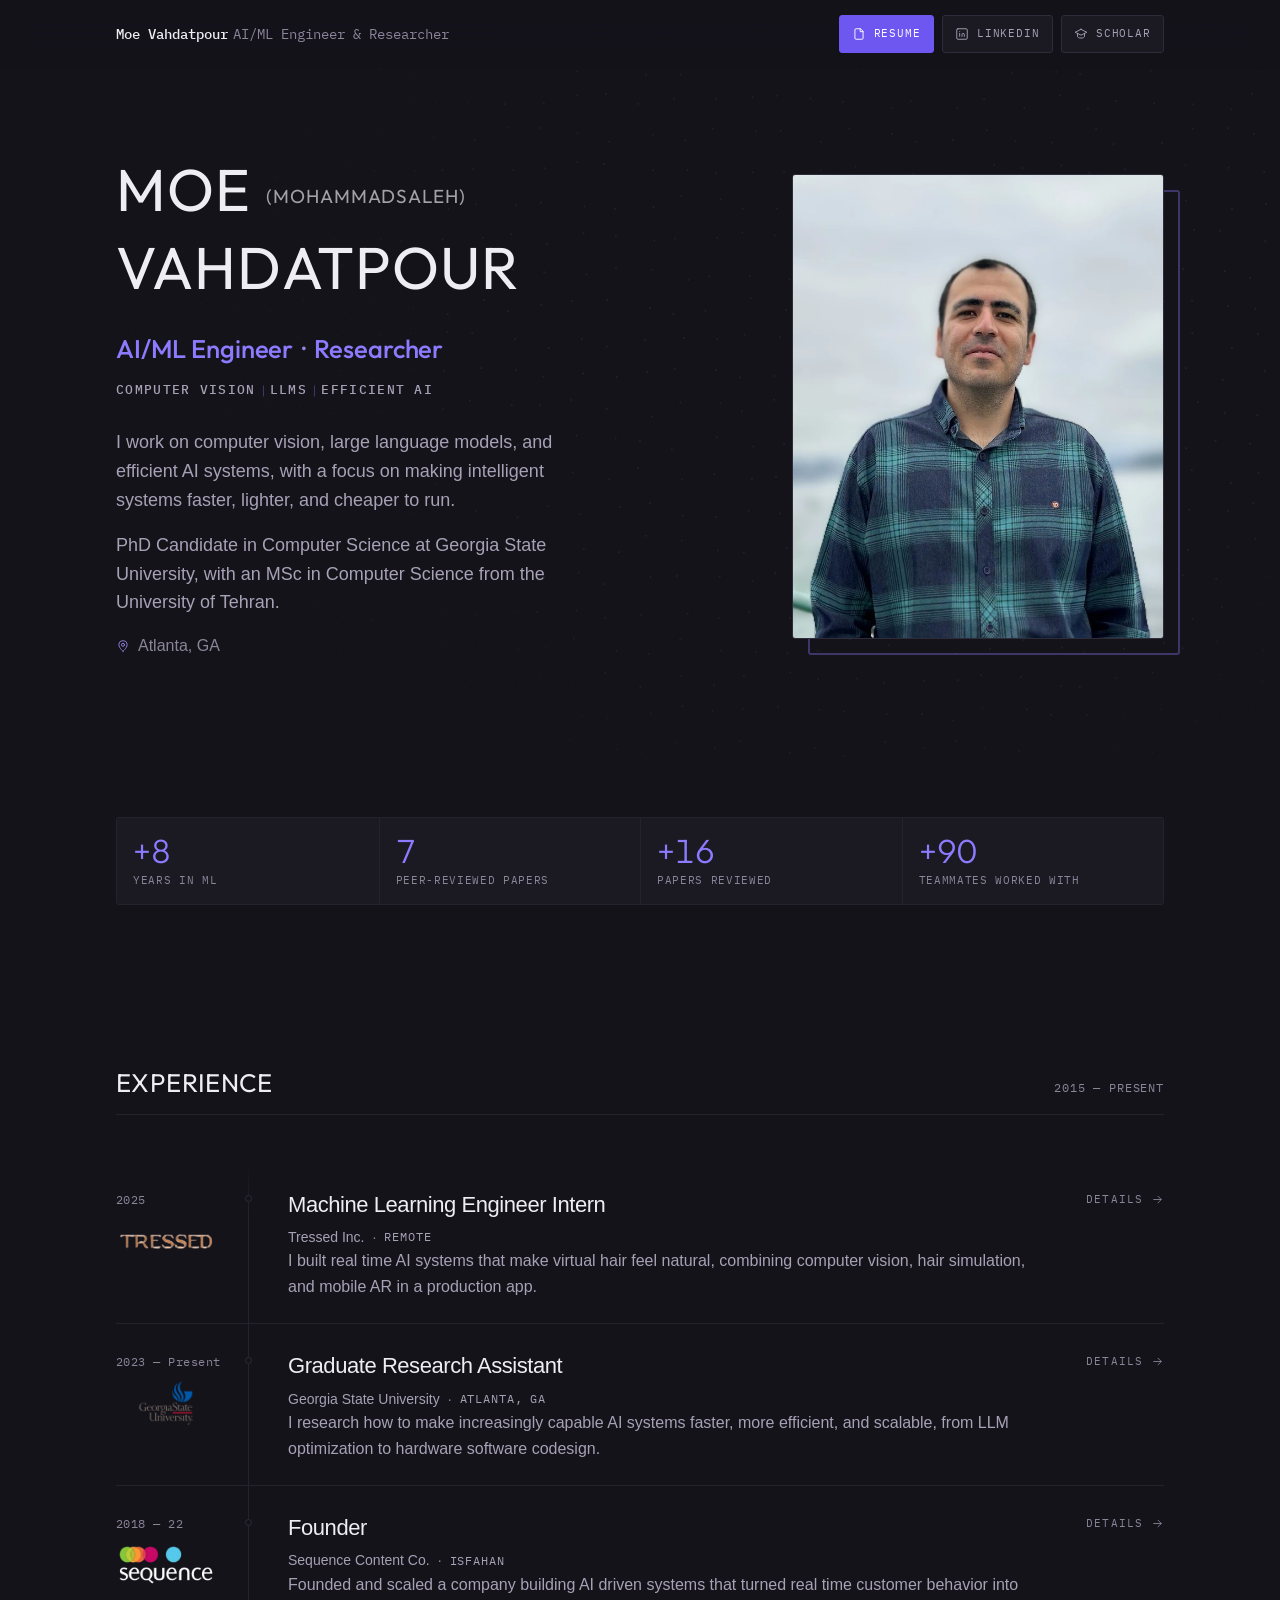
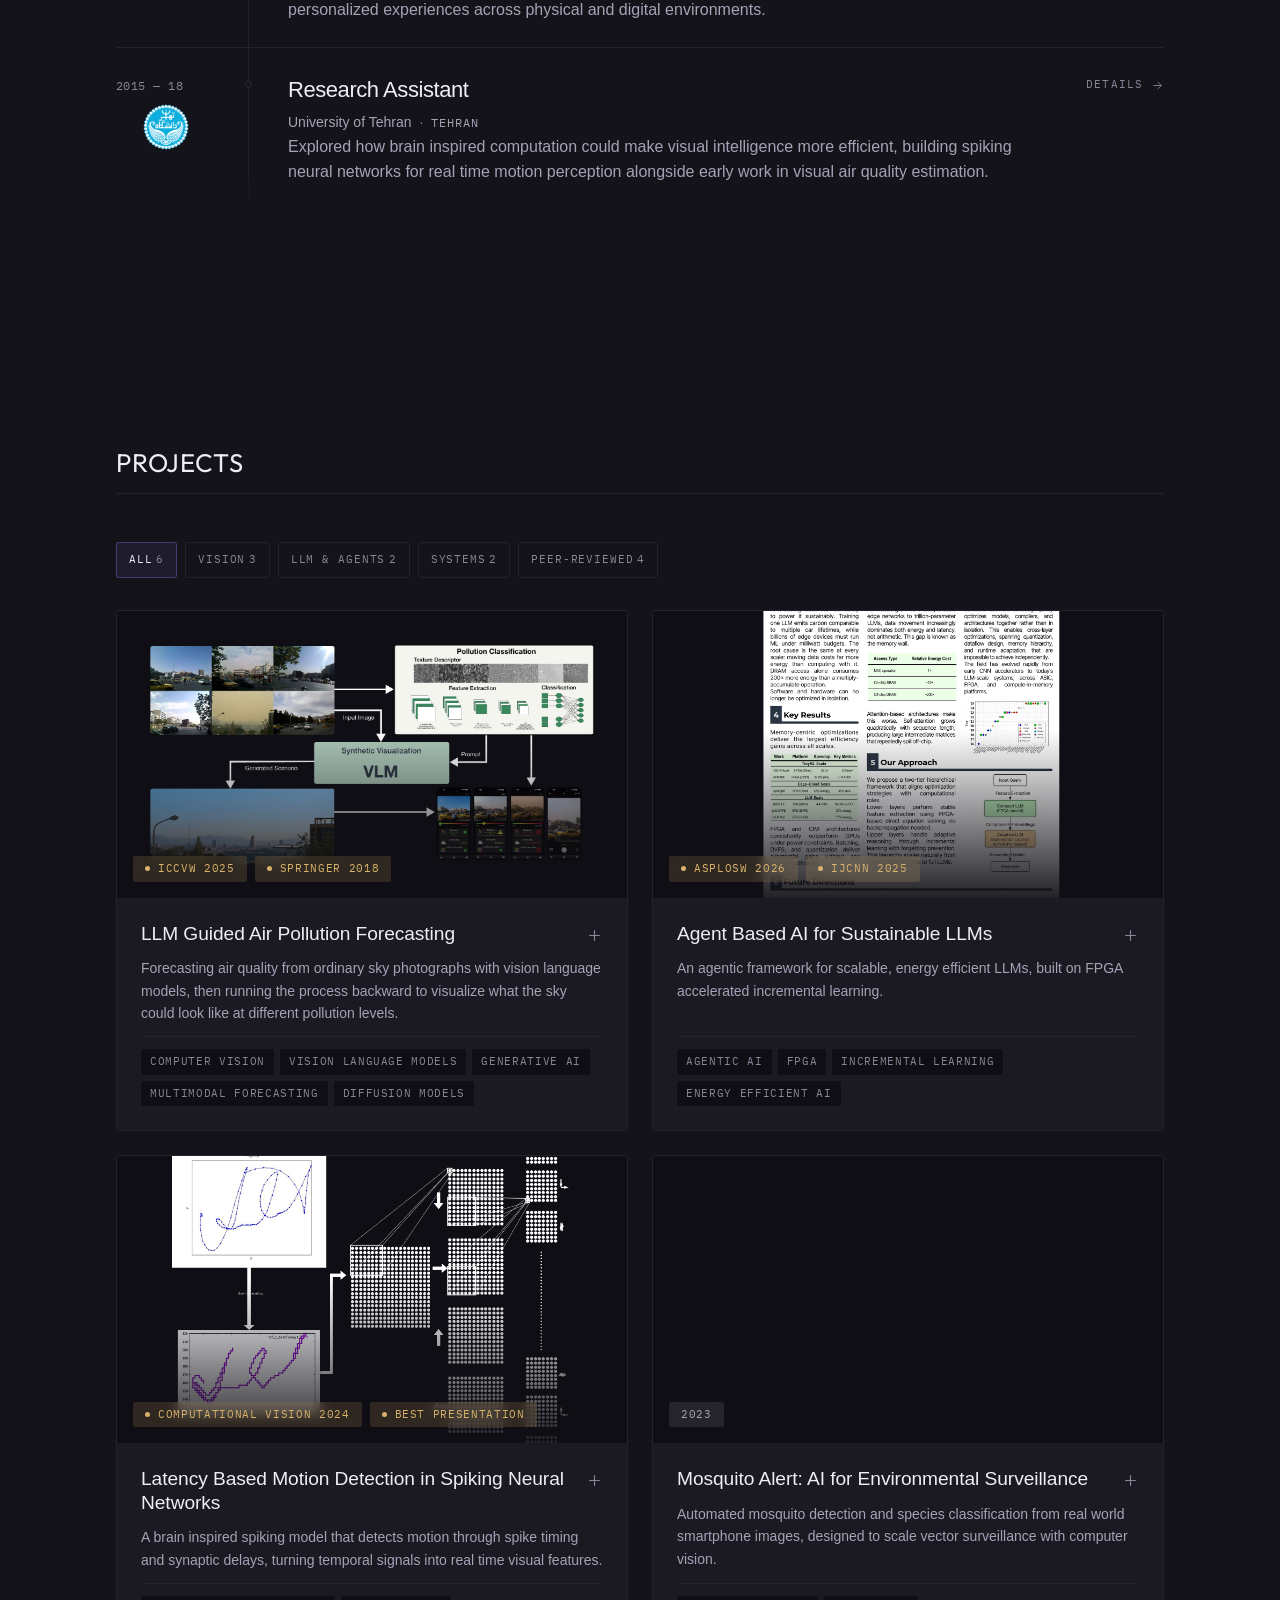
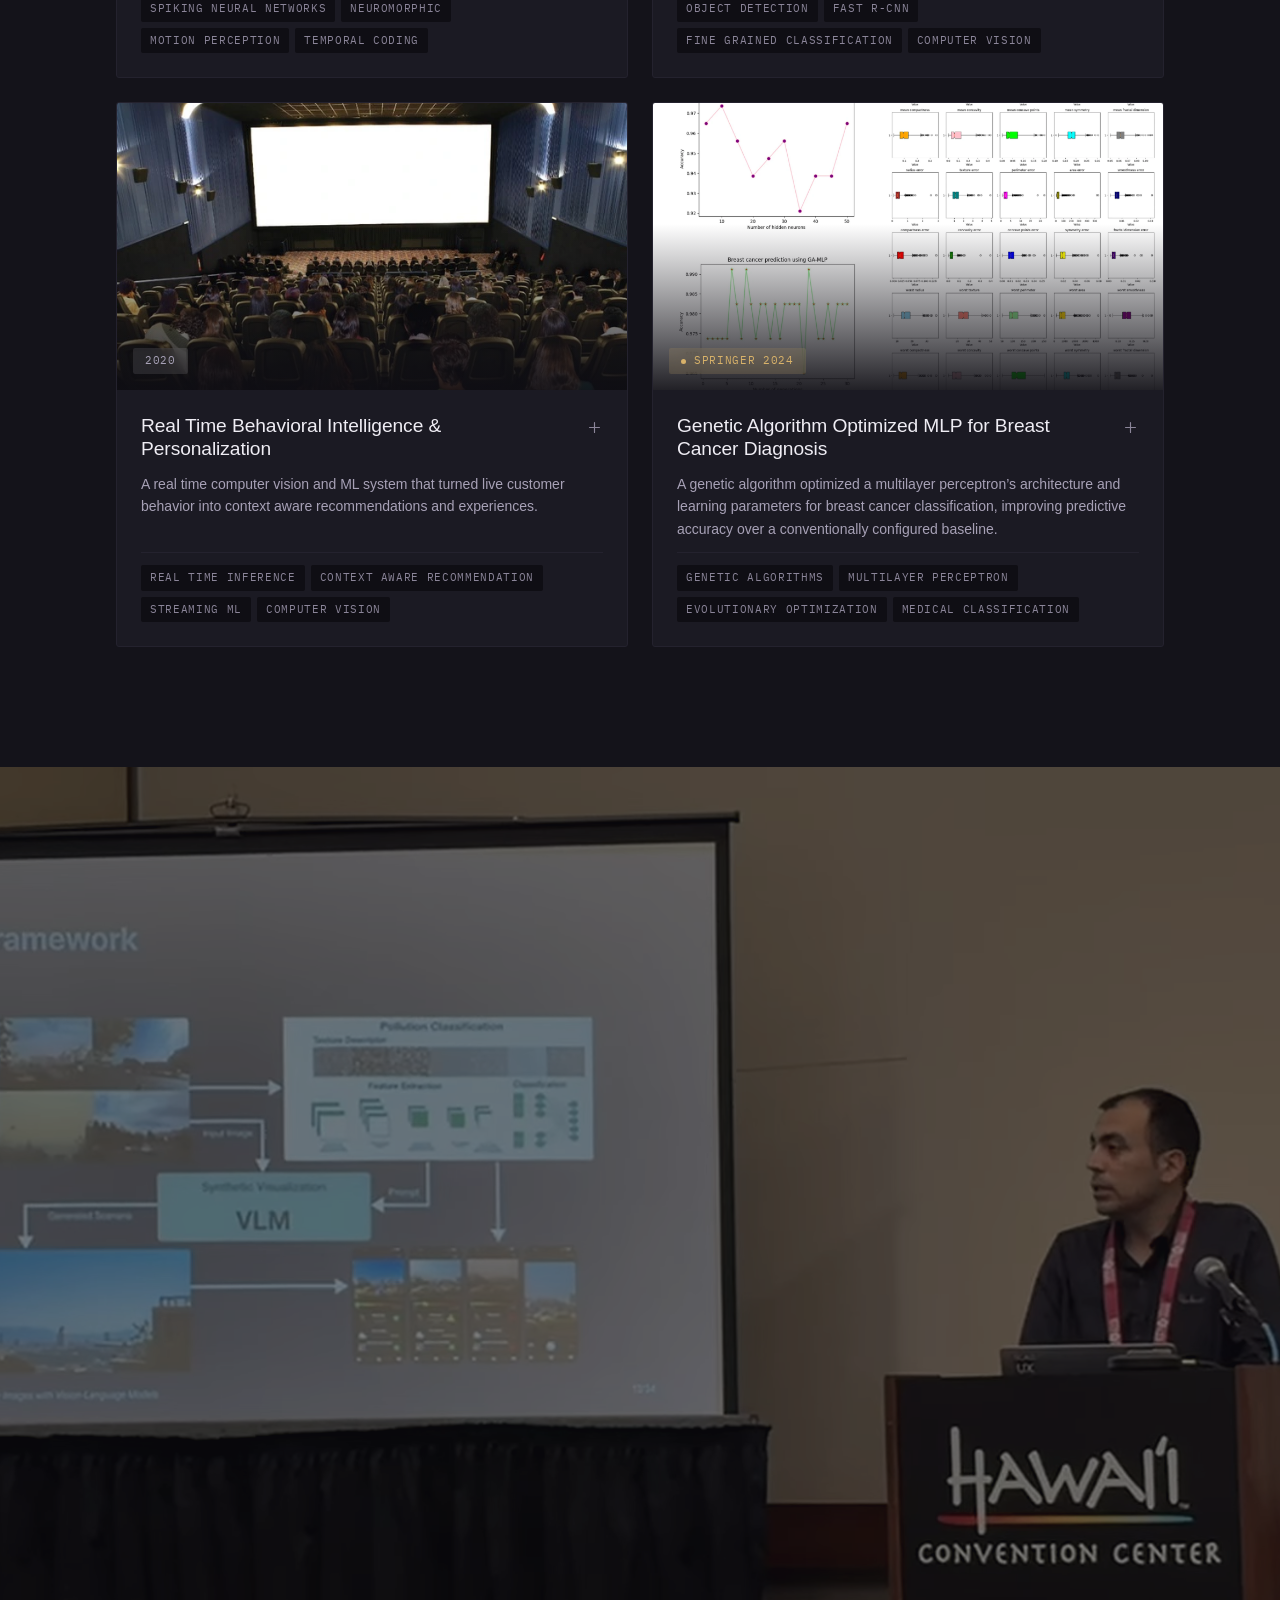
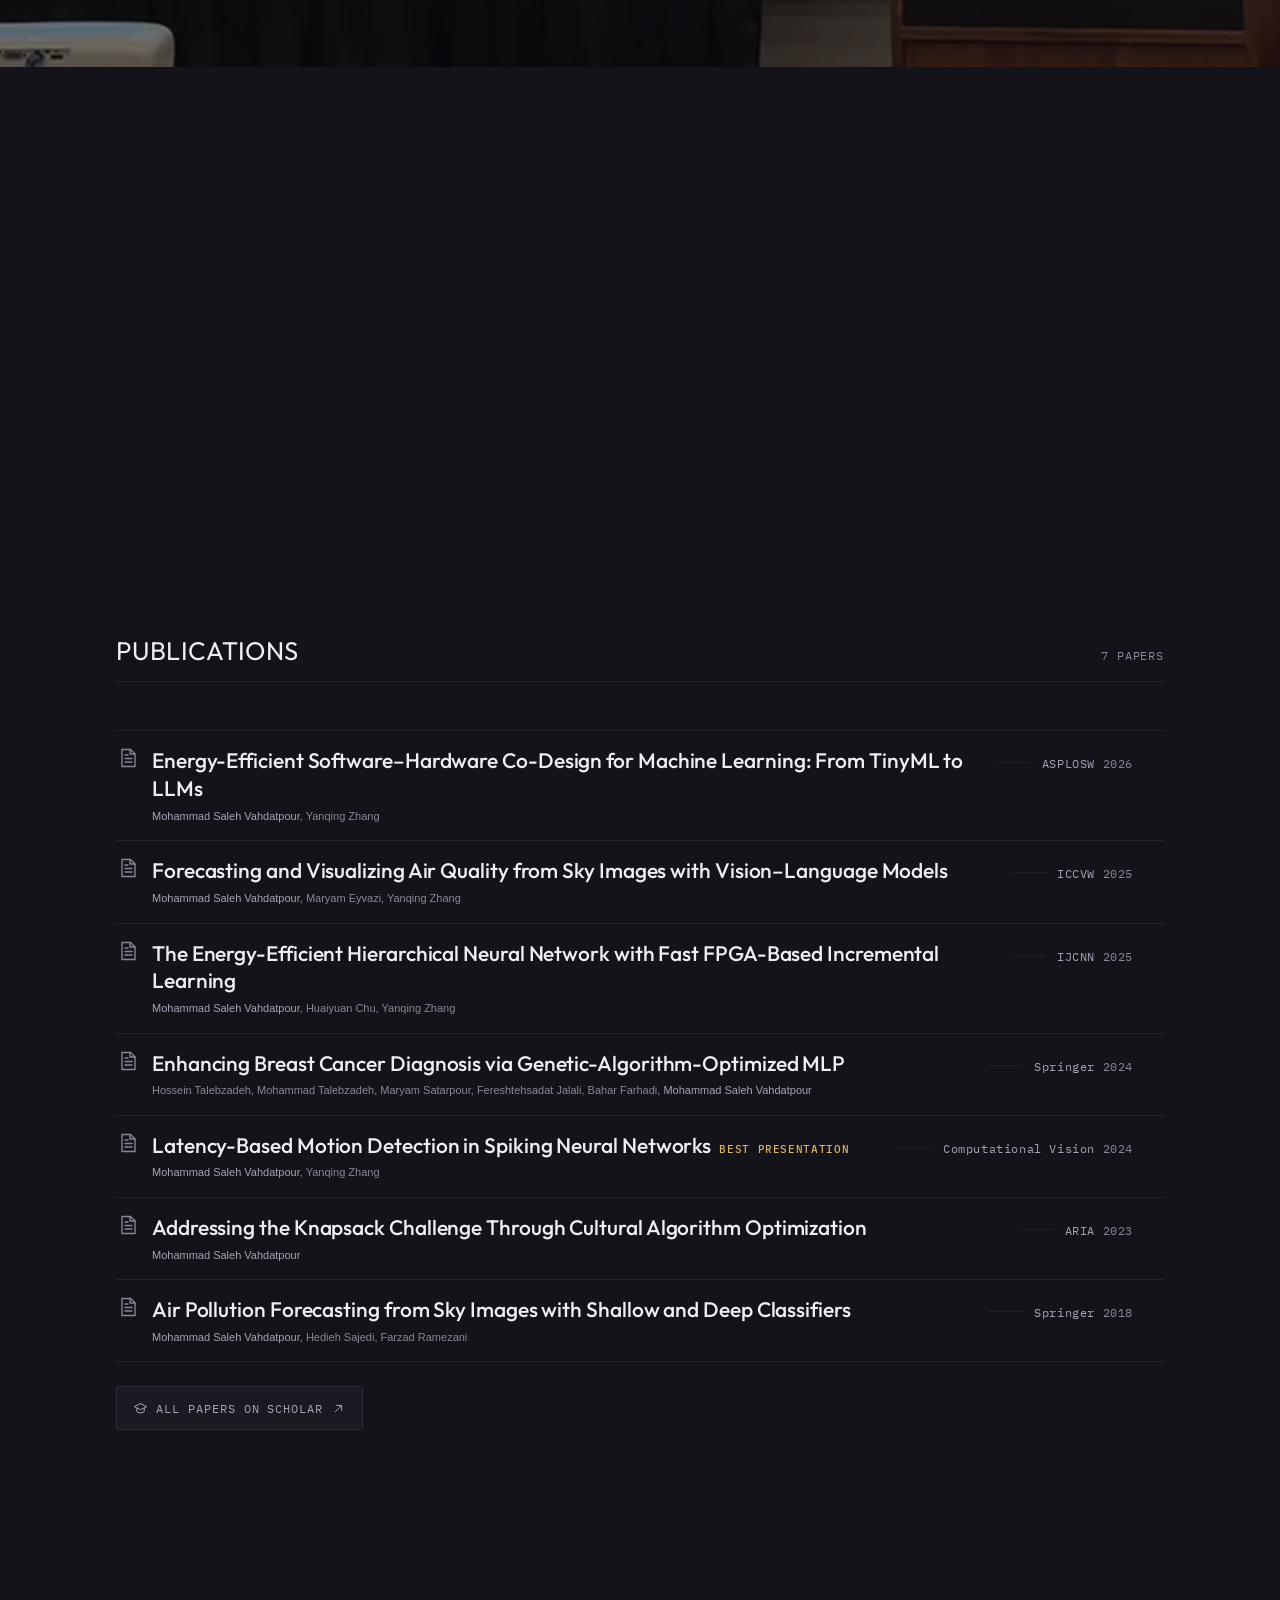
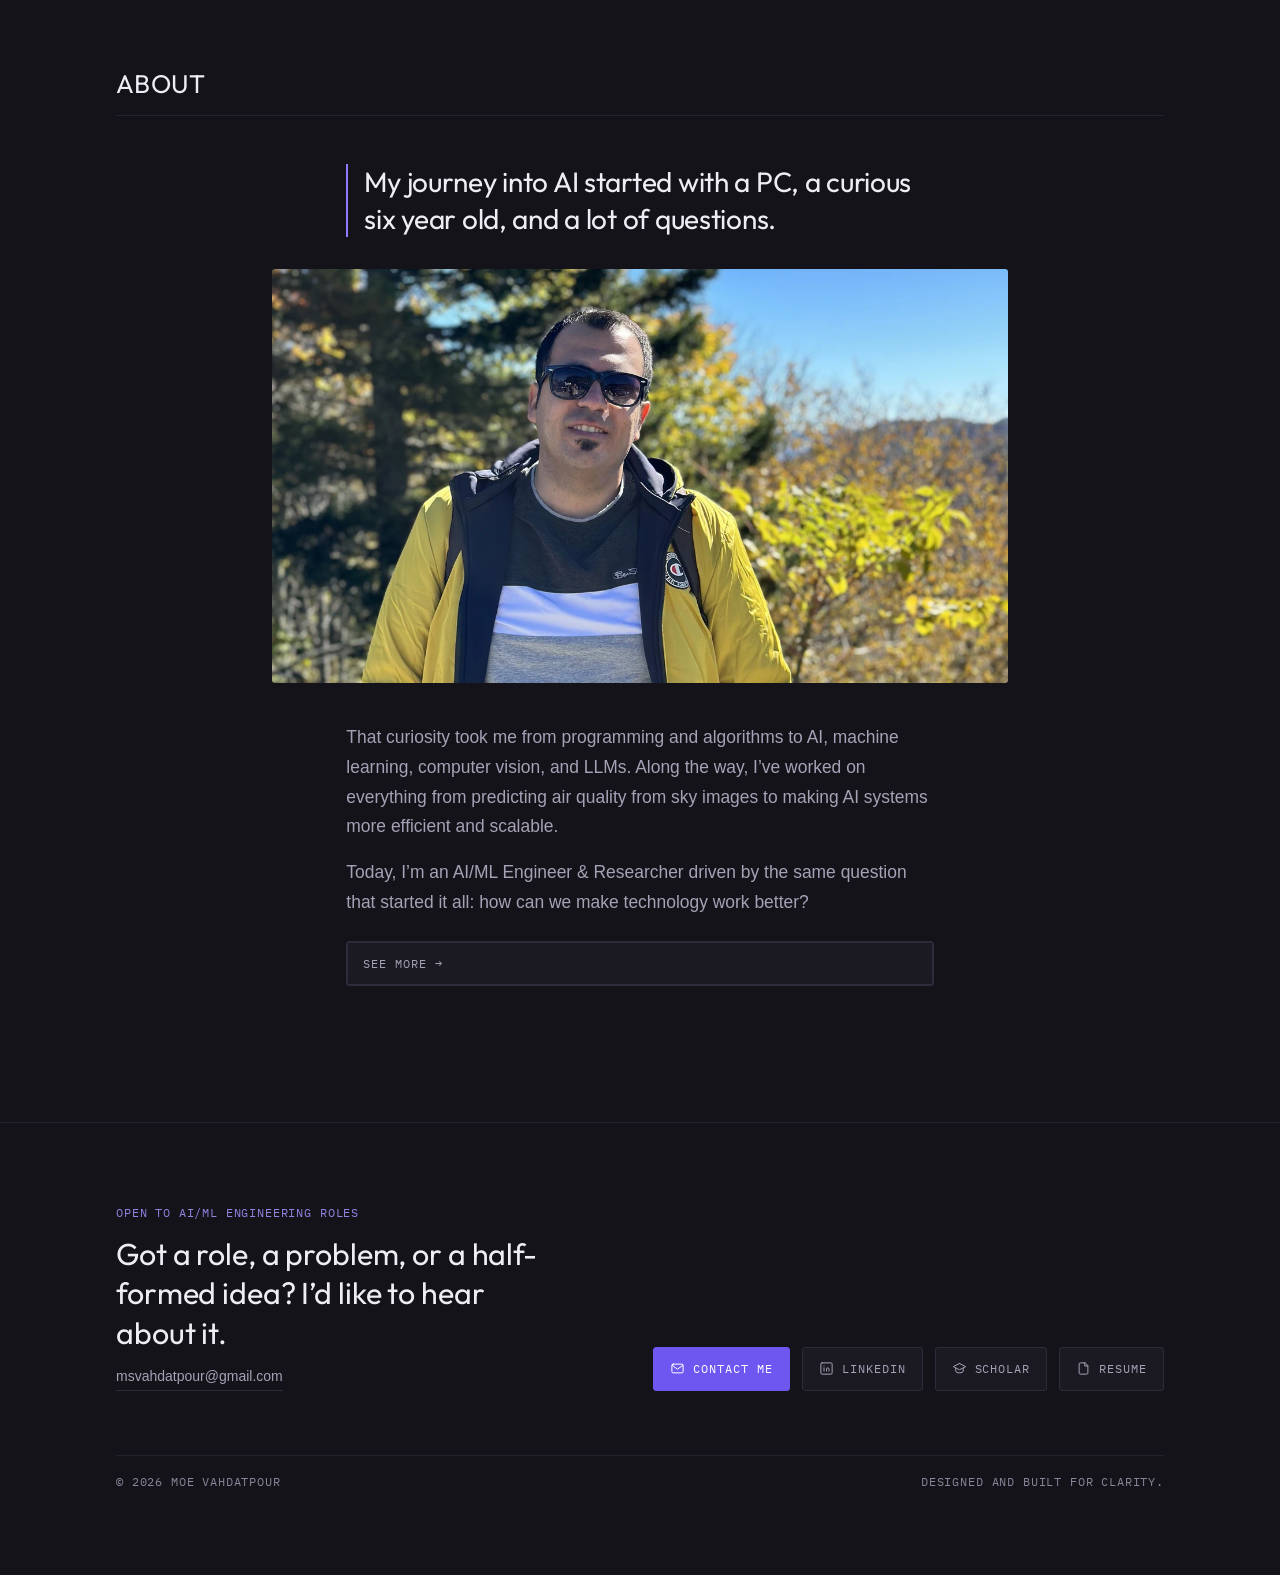
==== commit 7b4be54f: "Update-about" ====
--- a/index.html
+++ b/index.html
@@ -27,7 +27,7 @@
 <link rel="preconnect" href="https://cdn.fontshare.com" crossorigin>
 <link rel="stylesheet" href="https://fonts.googleapis.com/css2?family=IBM+Plex+Mono:wght@400;500&amp;family=Outfit:wght@200..600&amp;family=Syncopate:wght@400;700&amp;display=swap">
 <link rel="stylesheet" href="https://api.fontshare.com/v2/css?f[]=satoshi@400,500,700&amp;display=swap">
-<link rel="stylesheet" href="css/styles.css?v=19">
+<link rel="stylesheet" href="css/styles.css?v=65">
 
 <script>document.documentElement.className = "js";</script>
 </head>
@@ -95,12 +95,13 @@
       </h1>
 
       <p class="hero__role rise" style="--i:3">
-        <span class="hero__role-line">
+        <span class="hero__role-lead">
           AI/ML Engineer <span class="sep" aria-hidden="true">·</span> Researcher
         </span>
-        <span class="hero__role-line">
-          Computer Vision <span class="sep" aria-hidden="true">·</span> LLMs <span class="sep" aria-hidden="true">·</span>
-          Efficient AI
+        <span class="hero__tags">
+          <span class="hero__tag" style="--k:0">Computer Vision</span>
+          <span class="hero__tag" style="--k:1">LLMs</span>
+          <span class="hero__tag" style="--k:2">Efficient AI</span>
         </span>
       </p>
 
@@ -125,6 +126,30 @@
       </div>
     </div>
 
+  </div>
+</section>
+
+<!-- ═══ Figures ═══════════════════════════════════════════════ -->
+<section class="stats-band" aria-label="By the numbers">
+  <div class="shell">
+    <div class="stats" data-stagger>
+          <div class="fact">
+            <div class="fact__n">+8</div>
+            <div class="fact__l mono">years in ML</div>
+          </div>
+          <div class="fact">
+            <div class="fact__n">7</div>
+            <div class="fact__l mono">peer-reviewed papers</div>
+          </div>
+          <div class="fact">
+            <div class="fact__n">+16</div>
+            <div class="fact__l mono">papers reviewed</div>
+          </div>
+          <div class="fact">
+            <div class="fact__n">+90</div>
+      <div class="fact__l mono">teammates worked with</div>
+      </div>
+    </div>
   </div>
 </section>
 
@@ -358,9 +383,10 @@
               aria-label="LLM-Guided Air Pollution Forecasting — open details">
         <span class="card__media js-img">
           <img src="images/projects/llm-air-quality.webp" alt="Sky images paired with predicted air-quality levels" loading="lazy" decoding="async" width="1440" height="900">
+          <span class="badges"><span class="badge badge--paper">ICCVW 2025</span><span class="badge badge--paper">Springer 2018</span></span>
         </span>
         <span class="card__body">
-          <span class="badges"><span class="badge badge--paper">ICCVW 2025</span><span class="badge badge--paper">Springer 2018</span></span>
+          
           <span class="card__title">LLM Guided Air Pollution Forecasting
             <svg class="icon" viewBox="0 0 24 24" fill="none" stroke="currentColor" stroke-width="1.6" stroke-linecap="round" aria-hidden="true"><path d="M12 5v14M5 12h14"/></svg>
           </span>
@@ -373,9 +399,10 @@
               aria-label="Agent-Based AI for Sustainable LLMs — open details">
         <span class="card__media js-img">
           <img src="images/projects/agentic-sustainable-llms.webp" alt="Diagram of an agentic framework over FPGA-accelerated learning" loading="lazy" decoding="async" width="1440" height="900">
+          <span class="badges"><span class="badge badge--paper">ASPLOSW 2026</span><span class="badge badge--paper">IJCNN 2025</span></span>
         </span>
         <span class="card__body">
-          <span class="badges"><span class="badge badge--paper">ASPLOSW 2026</span><span class="badge badge--paper">IJCNN 2025</span></span>
+          
           <span class="card__title">Agent Based AI for Sustainable LLMs
             <svg class="icon" viewBox="0 0 24 24" fill="none" stroke="currentColor" stroke-width="1.6" stroke-linecap="round" aria-hidden="true"><path d="M12 5v14M5 12h14"/></svg>
           </span>
@@ -388,9 +415,10 @@
               aria-label="Latency-Based Motion Detection in Spiking Neural Networks — open details">
         <span class="card__media js-img">
           <img src="images/projects/snn-motion-detection.webp" alt="Spiking neuron lattice showing a propagating motion wavefront" loading="lazy" decoding="async" width="1440" height="900">
+          <span class="badges"><span class="badge badge--paper">Computational Vision 2024</span><span class="badge badge--paper">Best Presentation</span></span>
         </span>
         <span class="card__body">
-          <span class="badges"><span class="badge badge--paper">Computational Vision 2024</span><span class="badge badge--paper">Best Presentation</span></span>
+          
           <span class="card__title">Latency Based Motion Detection in Spiking Neural Networks
             <svg class="icon" viewBox="0 0 24 24" fill="none" stroke="currentColor" stroke-width="1.6" stroke-linecap="round" aria-hidden="true"><path d="M12 5v14M5 12h14"/></svg>
           </span>
@@ -403,13 +431,14 @@
               aria-label="Mosquito Alert, AI for Environmental Surveillance — open details">
         <span class="card__media js-img">
           <img src="images/projects/mosquito-alert.webp" alt="Detection boxes over mosquito specimens in a monitoring trap" loading="lazy" decoding="async" width="1440" height="900">
+          <span class="badges"><span class="badge badge--year">2023</span></span>
         </span>
         <span class="card__body">
-          <span class="badges"><span class="badge badge--year">2023</span></span>
+          
           <span class="card__title">Mosquito Alert: AI for Environmental Surveillance
             <svg class="icon" viewBox="0 0 24 24" fill="none" stroke="currentColor" stroke-width="1.6" stroke-linecap="round" aria-hidden="true"><path d="M12 5v14M5 12h14"/></svg>
           </span>
-          <span class="card__blurb">Automated mosquito detection and species classification from rea -world smartphone images, designed to scale vector surveillance with computer vision.</span>
+          <span class="card__blurb">Automated mosquito detection and species classification from real world smartphone images, designed to scale vector surveillance with computer vision.</span>
           <span class="tags"><span>Object Detection</span><span>Fast R-CNN</span><span>Fine Grained Classification</span><span>Computer Vision</span></span>
         </span>
       </button>
@@ -418,9 +447,10 @@
               aria-label="Real-Time Customer Experience ML — open details">
         <span class="card__media js-img">
           <img src="images/projects/realtime-cx-ml.webp" alt="Streaming event pipeline feeding a personalization model" loading="lazy" decoding="async" width="1440" height="900">
+          <span class="badges"><span class="badge badge--year">2020</span></span>
         </span>
         <span class="card__body">
-          <span class="badges"><span class="badge badge--year">2020</span></span>
+          
           <span class="card__title">Real Time Behavioral Intelligence &amp; Personalization
             <svg class="icon" viewBox="0 0 24 24" fill="none" stroke="currentColor" stroke-width="1.6" stroke-linecap="round" aria-hidden="true"><path d="M12 5v14M5 12h14"/></svg>
           </span>
@@ -433,9 +463,10 @@
               aria-label="Breast Cancer Diagnosis via GA-Optimized MLP — open details">
         <span class="card__media js-img">
           <img src="images/projects/breast-cancer-mlp.webp" alt="Genetic-algorithm search over neural network configurations" loading="lazy" decoding="async" width="1440" height="900">
+          <span class="badges"><span class="badge badge--paper">Springer 2024</span></span>
         </span>
         <span class="card__body">
-          <span class="badges"><span class="badge badge--paper">Springer 2024</span></span>
+          
           <span class="card__title">Genetic Algorithm Optimized MLP for Breast Cancer Diagnosis
             <svg class="icon" viewBox="0 0 24 24" fill="none" stroke="currentColor" stroke-width="1.6" stroke-linecap="round" aria-hidden="true"><path d="M12 5v14M5 12h14"/></svg>
           </span>
@@ -608,8 +639,29 @@
   </a>
 </template>
 
+<section class="stack" aria-label="Presenting at the Hawai‘i Convention Center">
+  <!-- The pin is the whole mechanism. It sticks to the top of the viewport for
+       as long as this section has height left to scroll, and the sections after
+       it simply carry on up the page in normal flow and cover it. That is the
+       slide-over: no transform to drive, no scroll listener, no library. It is
+       tied to scroll progress by construction and reverses exactly. -->
+  <div class="stack__pin">
+    <video
+      class="stack__video"
+      poster="images/talk-poster.webp?v=65"
+      autoplay muted loop playsinline preload="metadata"
+      aria-hidden="true" tabindex="-1">
+      <source src="images/talk-loop.webm?v=65" type="video/webm">
+      <source src="images/talk-loop.mp4?v=65" type="video/mp4">
+    </video>
+    <!-- One flat translucent black layer, so the bright conference footage
+         sits at the same brightness as the page around it. -->
+    <span class="stack__scrim" aria-hidden="true"></span>
+  </div>
+</section>
+
 <!-- ═══ Publications ══════════════════════════════════════════════════════ -->
-<section class="section" id="publications" aria-labelledby="publications-title">
+<section class="section stack__panel" id="publications" aria-labelledby="publications-title">
   <div class="shell">
     <div class="section__head">
       <h2 class="section__title" id="publications-title">Publications</h2>
@@ -619,6 +671,7 @@
     <!-- Each href goes to the paper. Replace the Scholar link with a DOI when you have one. -->
     <ul class="pubs" data-stagger>
       <li class="reveal"><a class="pub" href="https://arxiv.org/abs/2603.23668" target="_blank" rel="noopener">
+        <span class="pub__kind" aria-hidden="true"><svg viewBox="0 0 24 24" fill="none" stroke="currentColor" stroke-width="1.5" stroke-linecap="round" stroke-linejoin="round"><path d="M6 3.5h8.5L19 8v12.5H6z"/><path d="M14 3.5V8h5"/><path d="M9 12.5h7M9 16h7M9 9h3"/></svg></span>
         <span class="pub__title">Energy-Efficient Software–Hardware Co-Design for Machine Learning: From TinyML to LLMs</span>
         <span class="pub__authors"><b>Mohammad Saleh Vahdatpour</b>, Yanqing Zhang</span>
           <span class="pub__leader" aria-hidden="true"></span>
@@ -627,6 +680,7 @@
       </a></li>
 
       <li class="reveal"><a class="pub" href="https://ieeexplore.ieee.org/abstract/document/11375459" target="_blank" rel="noopener">
+        <span class="pub__kind" aria-hidden="true"><svg viewBox="0 0 24 24" fill="none" stroke="currentColor" stroke-width="1.5" stroke-linecap="round" stroke-linejoin="round"><path d="M6 3.5h8.5L19 8v12.5H6z"/><path d="M14 3.5V8h5"/><path d="M9 12.5h7M9 16h7M9 9h3"/></svg></span>
         <span class="pub__title">Forecasting and Visualizing Air Quality from Sky Images with Vision–Language Models</span>
         <span class="pub__authors"><b>Mohammad Saleh Vahdatpour</b>, Maryam Eyvazi, Yanqing Zhang</span>
           <span class="pub__leader" aria-hidden="true"></span>
@@ -635,6 +689,7 @@
       </a></li>
 
       <li class="reveal"><a class="pub" href="https://ieeexplore.ieee.org/abstract/document/11228495" target="_blank" rel="noopener">
+        <span class="pub__kind" aria-hidden="true"><svg viewBox="0 0 24 24" fill="none" stroke="currentColor" stroke-width="1.5" stroke-linecap="round" stroke-linejoin="round"><path d="M6 3.5h8.5L19 8v12.5H6z"/><path d="M14 3.5V8h5"/><path d="M9 12.5h7M9 16h7M9 9h3"/></svg></span>
         <span class="pub__title">The Energy-Efficient Hierarchical Neural Network with Fast FPGA-Based Incremental Learning</span>
         <span class="pub__authors"><b>Mohammad Saleh Vahdatpour</b>, Huaiyuan Chu, Yanqing Zhang</span>
           <span class="pub__leader" aria-hidden="true"></span>
@@ -643,6 +698,7 @@
       </a></li>
 
       <li class="reveal"><a class="pub" href="https://link.springer.com/article/10.1007/s41939-024-00487-3" target="_blank" rel="noopener">
+        <span class="pub__kind" aria-hidden="true"><svg viewBox="0 0 24 24" fill="none" stroke="currentColor" stroke-width="1.5" stroke-linecap="round" stroke-linejoin="round"><path d="M6 3.5h8.5L19 8v12.5H6z"/><path d="M14 3.5V8h5"/><path d="M9 12.5h7M9 16h7M9 9h3"/></svg></span>
         <span class="pub__title">Enhancing Breast Cancer Diagnosis via Genetic-Algorithm-Optimized MLP</span>
         <span class="pub__authors">Hossein Talebzadeh, Mohammad Talebzadeh, Maryam Satarpour, Fereshtehsadat Jalali, Bahar Farhadi, <b>Mohammad Saleh Vahdatpour</b></span>
           <span class="pub__leader" aria-hidden="true"></span>
@@ -651,6 +707,7 @@
       </a></li>
 
       <li class="reveal"><a class="pub" href="https://publications.waset.org/10013561/latency-based-motion-detection-in-spiking-neural-networks" target="_blank" rel="noopener">
+        <span class="pub__kind" aria-hidden="true"><svg viewBox="0 0 24 24" fill="none" stroke="currentColor" stroke-width="1.5" stroke-linecap="round" stroke-linejoin="round"><path d="M6 3.5h8.5L19 8v12.5H6z"/><path d="M14 3.5V8h5"/><path d="M9 12.5h7M9 16h7M9 9h3"/></svg></span>
         <span class="pub__title">Latency-Based Motion Detection in Spiking Neural Networks<span class="pub__award">Best Presentation</span></span>
         <span class="pub__authors"><b>Mohammad Saleh Vahdatpour</b>, Yanqing Zhang</span>
           <span class="pub__leader" aria-hidden="true"></span>
@@ -659,6 +716,7 @@
       </a></li>
 
       <li class="reveal"><a class="pub" href="https://ui.adsabs.harvard.edu/abs/2024arXiv240103324S/abstract" target="_blank" rel="noopener">
+        <span class="pub__kind" aria-hidden="true"><svg viewBox="0 0 24 24" fill="none" stroke="currentColor" stroke-width="1.5" stroke-linecap="round" stroke-linejoin="round"><path d="M6 3.5h8.5L19 8v12.5H6z"/><path d="M14 3.5V8h5"/><path d="M9 12.5h7M9 16h7M9 9h3"/></svg></span>
         <span class="pub__title">Addressing the Knapsack Challenge Through Cultural Algorithm Optimization</span>
         <span class="pub__authors"><b>Mohammad Saleh Vahdatpour</b></span>
           <span class="pub__leader" aria-hidden="true"></span>
@@ -667,6 +725,7 @@
       </a></li>
 
       <li class="reveal"><a class="pub" href="https://link.springer.com/article/10.1007/s12145-018-0334-x" target="_blank" rel="noopener">
+        <span class="pub__kind" aria-hidden="true"><svg viewBox="0 0 24 24" fill="none" stroke="currentColor" stroke-width="1.5" stroke-linecap="round" stroke-linejoin="round"><path d="M6 3.5h8.5L19 8v12.5H6z"/><path d="M14 3.5V8h5"/><path d="M9 12.5h7M9 16h7M9 9h3"/></svg></span>
         <span class="pub__title">Air Pollution Forecasting from Sky Images with Shallow and Deep Classifiers</span>
         <span class="pub__authors"><b>Mohammad Saleh Vahdatpour</b>, Hedieh Sajedi, Farzad Ramezani</span>
           <span class="pub__leader" aria-hidden="true"></span>
@@ -685,89 +744,79 @@
   </div>
 </section>
 
+<!-- ═══ Reel ═══════════════════════════════════════════════ -->
+
 <!-- ═══ About ═════════════════════════════════════════════════════════════ -->
-<section class="section" id="about" aria-labelledby="about-title">
+<section class="section stack__panel" id="about" aria-labelledby="about-title">
   <div class="shell">
     <div class="section__head">
       <h2 class="section__title" id="about-title">About</h2>
     </div>
 
     <div class="about">
-      <div class="about__grid">
-        <div class="about__prose reveal">
-          <p><strong>My journey into AI started with a PC, a curious six-year-old, and a lot of questions.</strong></p>
-          <p>That curiosity took me from programming and <strong>algorithms</strong> to <strong>AI, machine learning, computer vision, and LLMs</strong>. Along the way, I’ve worked on everything from predicting air quality from sky images to making AI systems more <strong>efficient and scalable</strong>.</p>
-          <p>Today, I’m an <strong>AI/ML Engineer &amp; Researcher</strong> driven by the same question that started it all: <strong>How can we make technology work better?</strong></p>
-          
-          <div class="mt-2">
-            <button type="button" class="btn btn--inline js-toggle-story" aria-expanded="false" aria-controls="about-story">
-              <span class="btn__text">See More →</span>
-            </button>
-          </div>
-
-          <div id="about-story" class="about__expanded" hidden>
-            <div class="story">
-              <p>I was six when I started sitting beside my brother while he configured PCs. I barely understood what he was doing, but I was fascinated by the idea that a machine could be taken apart, rebuilt, and made to do things you imagined.</p>
-              <p>By the end of elementary school, I was programming in Pascal and learning about <strong>algorithms and flowcharts</strong>. In high school, I moved to C++, and I quickly discovered that I loved solving problems, especially the kind that don’t have an obvious answer.</p>
-              <p>That mindset eventually took me to the <strong>Computer Olympiad</strong>, where I represented my province. I enjoyed the challenge of sitting with a difficult problem until I could finally break it down.</p>
-              <p>At university, I studied <strong>Computer Science</strong> and became interested in <strong>AI, machine learning, and algorithms</strong>. My interest in genetic algorithms led me to develop an approach that combined them with a belief space to improve their performance.</p>
-              <p>During my master’s, I explored <strong>NLP, computer vision, and neuroscience</strong>. I worked on a vision model inspired by the human visual system for online signature recognition, and later began a long-term project on <strong>air-quality prediction from sky images</strong> using image processing and neural networks.</p>
-              <p>That project taught me something I still value in research: sometimes the interesting problems are the ones where the answer isn’t directly visible. With air pollution, we had to learn from subtle visual effects while accounting for many other environmental factors.</p>
-              <p>My research eventually led to being ranked <strong>first in Computer Science and across the School of Science</strong>.</p>
-              <p>During my PhD, I returned to a question that had been following me since those early days: <strong>efficiency</strong>. This time, I was looking at it through the lens of <strong>LLMs and AI systems</strong>. My work focuses on <strong>software-hardware co-design</strong> to make AI more <strong>energy-efficient and scalable</strong>.</p>
-              <p><strong> technology has changed dramatically since I was six. My curiosity hasn’t.</strong></p>
-              <p>Outside of research, I’m usually looking for something new traveling, trying unfamiliar food, or exploring anything that catches my attention.</p>
-              <p>At the end of the day, I’m still driven by the same instinct:</p>
-              <p class="story__beat"><strong>If I don’t understand how something works, I want to figure it out.</strong></p>
-
-              <div class="story__close-wrap mt-2">
-                <button type="button" class="btn js-close-story">
-                  <span class="btn__text">See Less ←</span>
-                </button>
+      <div class="about__flow">
+
+        <p class="about__deck">My journey into AI started with a PC, a curious six year old, and a lot of questions.</p>
+
+        <figure class="fig fig--lead">
+          <img src="images/about-1-wide.webp" alt="Moe Vahdatpour" loading="lazy" decoding="async" width="1274" height="716">
+        </figure>
+
+        <p>That curiosity took me from programming and algorithms to AI, machine learning, computer vision, and LLMs. Along the way, I’ve worked on everything from predicting air quality from sky images to making AI systems more efficient and scalable.</p>
+        <p class="about__close">Today, I’m an AI/ML Engineer &amp; Researcher driven by the same question that started it all: how can we make technology work better?</p>
+
+        <div class="about__more-wrap">
+          <button type="button" class="btn btn--inline js-toggle-story" aria-expanded="false" aria-controls="about-story">
+            <span class="btn__text">See More →</span>
+          </button>
+        </div>
+
+        <div id="about-story" class="about__expanded" hidden>
+          <div class="story">
+            <p>I was six, sitting beside my brother while he configured PCs. I didn’t understand what he was doing, but I was fascinated that a machine could be taken apart, rebuilt, and made to do things you imagined.</p>
+
+            <h3 class="story__h">My first steps were small: Pascal, algorithms, and learning how to think in systems.</h3>
+            <p>By the end of elementary school I was programming in Pascal and learning algorithms and flowcharts. In high school I moved to C++ and realized I enjoyed breaking problems down more than writing code. That mindset led me to the Computer Olympiad, where I represented my province.</p>
+
+            <h3 class="story__h">From solving problems to understanding how intelligent systems could solve them.</h3>
+            <p>At university I studied Computer Science and turned toward AI, machine learning, and algorithms, pairing genetic algorithms with a belief space. My master’s added NLP, computer vision, and neuroscience: a vision model based on the human visual system for signature recognition, and a project predicting air quality from sky images.</p>
+              <div class="figs" role="group" aria-label="University years">
+                <figure class="fig" style="--ar: 1.506"><img src="images/story/end-8.webp" alt="Moe Vahdatpour during his university years" loading="lazy" decoding="async" width="1500" height="996"></figure>
+                <figure class="fig" style="--ar: 0.745"><img src="images/story/end-7-crop.webp" alt="Moe Vahdatpour at his graduation" loading="lazy" decoding="async" width="834" height="1120"></figure>
               </div>
+
+            <h3 class="story__h">As the problems became bigger, efficiency became part of the question.</h3>
+            <p>During my PhD I started looking past what AI systems could achieve toward how efficiently they could achieve it, moving into LLMs and software-hardware co-design. A model isn’t useful just because it’s capable. It has to be practical to run, scale, and deploy.</p>
+              <div class="figs" role="group" aria-label="Research and conferences">
+                <figure class="fig" style="--ar: 1.237"><img src="images/story/end-9-crop.webp" alt="Moe Vahdatpour presenting his research" loading="lazy" decoding="async" width="767" height="620"></figure>
+                <figure class="fig" style="--ar: 0.955"><img src="images/story/end-10.webp" alt="Moe Vahdatpour presenting his research" loading="lazy" decoding="async" width="638" height="668"></figure>
+              </div>
+
+            <h3 class="story__h">The tools have changed, but the way I approach problems hasn’t.</h3>
+            <p>Today I work across computer vision, multimodal AI, LLMs, and efficient computing, still following the path that started with learning how a computer works: understand the problem, and keep asking what could be better.</p>
+
+            <h3 class="story__h">Outside of research and work, the same curiosity just points somewhere else.</h3>
+            <p>I’m usually looking for something new. Traveling, unfamiliar food, whatever catches my attention. It starts the same way work does: I find something I don’t know yet, and I want to know how it works.</p>
+              <div class="figs" role="group" aria-label="Outside of work">
+                <figure class="fig" style="--ar: 0.750"><img src="images/story/end-1.webp" alt="Moe Vahdatpour travelling" loading="lazy" decoding="async" width="1125" height="1500"></figure>
+                <figure class="fig" style="--ar: 0.750"><img src="images/story/end-3.webp" alt="Moe Vahdatpour travelling" loading="lazy" decoding="async" width="1125" height="1500"></figure>
+                <figure class="fig" style="--ar: 0.750"><img src="images/story/end-12-full.webp" alt="Moe Vahdatpour travelling" loading="lazy" decoding="async" width="960" height="1280"></figure>
+                <figure class="fig" style="--ar: 0.751"><img src="images/story/end-13-crop.webp" alt="Moe Vahdatpour travelling" loading="lazy" decoding="async" width="736" height="980"></figure>
+              </div>
+
+            <p class="story__beat">I work on LLMs and the systems they run on, where efficiency is part of the problem, not an afterthought.</p>
+
+            <div class="about__more-wrap">
+              <button type="button" class="btn js-close-story">
+                <span class="btn__text">See Less ←</span>
+              </button>
             </div>
           </div>
         </div>
 
-        <div class="about__photos reveal">
-          <figure class="photo photo--tall js-img">
-            <img src="images/about-1.webp" alt="Moe Vahdatpour" loading="lazy" decoding="async">
-          </figure>
-
-          <div class="about__extra-photos">
-            <figure class="js-img"><img src="images/story/end-1.webp" alt="Photo 1" loading="lazy" decoding="async"></figure>
-            <figure class="js-img"><img src="images/story/end-2.webp" alt="Photo 2" loading="lazy" decoding="async"></figure>
-            <figure class="js-img"><img src="images/story/end-3.webp" alt="Photo 3" loading="lazy" decoding="async"></figure>
-            <figure class="js-img"><img src="images/story/end-4.webp" alt="Photo 4" loading="lazy" decoding="async"></figure>
-            <figure class="js-img"><img src="images/story/end-5.webp" alt="Photo 5" loading="lazy" decoding="async"></figure>
-            <figure class="js-img"><img src="images/story/end-6.webp" alt="Photo 6" loading="lazy" decoding="async"></figure>
-            <figure class="js-img"><img src="images/story/end-7.webp" alt="Photo 5" loading="lazy" decoding="async"></figure>
-            <figure class="js-img"><img src="images/story/end-8.webp" alt="Photo 6" loading="lazy" decoding="async"></figure>
-          
-          </div>
-        </div>
       </div>
-
-      <div class="about__facts">
-        <div class="fact">
-          <div class="fact__n">+8</div>
-          <div class="fact__l mono">years in ML</div>
-        </div>
-        <div class="fact">
-          <div class="fact__n">7</div>
-          <div class="fact__l mono">peer-reviewed papers</div>
-        </div>
-        <div class="fact">
-          <div class="fact__n">+16</div>
-          <div class="fact__l mono">papers reviewed</div>
-        </div>
-        <div class="fact">
-          <div class="fact__n">+90</div>
-          <div class="fact__l mono">teammates worked with</div>
-        </div>
-      </div>
-    </div>
-  </div>
+    </div>
+    </div>
 </section>
 
 </main>
@@ -775,7 +824,7 @@
 
 
 <!-- ═══ Footer ════════════════════════════════════════════════════════════ -->
-<footer class="footer">
+<footer class="footer stack__panel">
   <div class="shell">
     <div class="footer__top">
       <div class="footer__pitch">
@@ -857,6 +906,6 @@
 }
 </script>
 
-<script src="js/main.js?v=19"></script>
+<script src="js/main.js?v=65"></script>
 </body>
 </html>
--- a/css/styles.css
+++ b/css/styles.css
@@ -57,6 +57,10 @@
   --text:   #efedf4;
   --text-2: #a7a1b6;
   --text-3: #8b8599;   /* 4.5:1 on --ground — do not darken */
+  /* Emphasis inside body copy. Sits between --text-2 and --text so a bolded
+     phrase lifts off the paragraph without jumping to full brightness, which
+     read as a different typeface mid-sentence. */
+  --text-em: #ccc6da;
 
   /* Accent — used with restraint. */
   --iris:      #8c7bff;
@@ -360,22 +364,80 @@
 .hero__name .line > span { display: block; }
 
 /* Role line — smaller than the name, set in the mono face like a caption. */
+/* The identity line. This is the first thing a reader looks for, so it is
+   sized to be read, not scanned past: a display-weight lead line, then the
+   three specialisms as accented keys. Both were 12px mono before, which buried
+   the most important sentence on the page under the least important styling. */
 .hero__role {
+  display: flex;
+  flex-direction: column;
+  align-items: flex-start;
+  gap: var(--s-3);
+  margin-bottom: var(--s-5);
+}
+
+.hero__role-lead {
   display: block;
+  font-family: var(--font-display);
+  font-size: clamp(1.15rem, 2.5vw, 1.6rem);
+  font-weight: 500;
+  line-height: 1.25;
+  letter-spacing: -0.005em;
+  color: var(--iris);
+}
+
+.hero__role-lead .sep {
+  color: var(--iris-dim);
+  margin: 0 0.15em;
+}
+
+/* No boxes. The three specialisms read as one continuous line divided by
+   hairlines — same emphasis as the pills gave them, without three competing
+   containers sitting under a heading that is already a container's worth of
+   weight. */
+.hero__tags {
+  display: flex;
+  flex-wrap: wrap;
+  align-items: center;
+  gap: 0 0.9rem;
+}
+
+.hero__tag {
+  position: relative;
   font-family: var(--font-mono);
-  font-size: var(--t-mono);
-  letter-spacing: 0.11em;
+  font-size: 0.8125rem;
+  font-weight: 500;
+  letter-spacing: 0.1em;
   text-transform: uppercase;
   color: var(--text-2);
-  margin-bottom: var(--s-4);
-}
-
-.hero__role-line {
-  display: block;
-}
-
-.hero__role .sep {
-  color: var(--iris);
+  padding: 0.2rem 0;
+}
+
+/* The rule sits in the gap rather than on the keyword, so a wrapped row never
+   leaves a divider dangling at the end of a line. */
+.hero__tag + .hero__tag::before {
+  content: "";
+  position: absolute;
+  left: -0.45rem;
+  top: 50%;
+  transform: translateY(-50%);
+  width: 1px;
+  height: 0.85em;
+  background: var(--iris-edge);
+}
+
+.js .hero__intro .rise .hero__tag {
+  opacity: 0;
+  transform: translateY(8px);
+  animation: rise 620ms var(--ease) forwards;
+  /* Staggered off the parent line's own delay so the three read left to right
+     rather than arriving as a block. */
+  animation-delay: calc(var(--k, 0) * 80ms + 560ms);
+}
+
+@media (max-width: 560px) {
+  .hero__tags { gap: 0 0.7rem; }
+  .hero__tag { font-size: 0.72rem; letter-spacing: 0.08em; }
 }
 
 .hero__bio {
@@ -431,11 +493,14 @@
   width: 100%;
   max-width: 372px;
 }
+/* An outlined frame offset behind the portrait — a line, not a filled block.
+   It was 1px originally, which read as a stray hairline; 2px is enough to look
+   deliberate without turning into a slab. */
 .hero__portrait::before {
   content: "";
   position: absolute;
   inset: 16px -16px -16px 16px;
-  border: 1px solid var(--iris-edge);
+  border: 2px solid var(--iris-edge);
   border-radius: var(--r-sm);
   pointer-events: none;
 }
@@ -741,10 +806,10 @@
 
 .pub {
   display: grid;
-  grid-template-columns: minmax(0, 1fr) auto auto auto;
+  grid-template-columns: auto minmax(0, 1fr) auto auto auto;
   grid-template-areas:
-    "title   leader venue go"
-    "authors authors authors go";
+    "kind title   leader venue go"
+    "kind authors authors authors go";
   align-items: baseline;
   column-gap: var(--s-3);
   row-gap: 5px;
@@ -764,6 +829,23 @@
   background: var(--raised);
   box-shadow: inset 0 0 0 1px var(--iris-edge);
 }
+
+/* Marks every row as an article at a glance, so the list reads as papers
+   rather than as links. Decorative — the venue and authors already say what
+   these are to a screen reader. */
+.pub__kind {
+  grid-area: kind;
+  align-self: start;
+  display: flex;
+  margin-top: -1px;
+  color: var(--text-3);
+  transition: color var(--dur-1) var(--ease);
+}
+
+.pub__kind svg { width: 24px; height: 24px; stroke-width: 1.35; }
+
+.pub:hover .pub__kind,
+.pub:focus-visible .pub__kind { color: var(--iris); }
 
 .pub__title {
   grid-area: title;
@@ -835,26 +917,6 @@
 
 .pubs__out { margin-top: var(--s-5); }
 
-/* --- 9. About ------------------------------------------------------------ */
-.about {
-  display: grid;
-  grid-template-columns: minmax(0, 1fr) minmax(0, 0.92fr);
-  gap: clamp(2.5rem, 6vw, 4.5rem);
-  align-items: start;
-}
-.about__prose {
-  display: flex;
-  flex-direction: column;
-  align-items: flex-start;
-  gap: var(--s-4);
-  color: var(--text-2);
-  font-size: var(--t-base);
-  line-height: 1.65;
-  max-width: 60ch;
-}
-.about__prose p { max-width: 60ch; }
-.about__prose strong { color: var(--text); font-weight: 500; }
-
 /* The hook line carries the section — everything under it is supporting. */
 .about__lead {
   font-family: var(--font-display);
@@ -868,14 +930,6 @@
 .about__more .icon { transition: transform var(--dur-2) var(--ease); }
 .about__more:hover .icon { transform: translateX(3px); }
 
-.about__facts {
-  display: grid;
-  grid-template-columns: repeat(auto-fit, minmax(150px, 1fr));
-  gap: var(--s-5) var(--s-6);
-  margin-top: var(--s-3);
-  padding-top: var(--s-5);
-  border-top: 1px solid var(--line-soft);
-}
 .fact__n {
   font-family: var(--font-display);
   font-size: 1.85rem;
@@ -886,11 +940,6 @@
 }
 .fact__l { color: var(--text-3); margin-top: 2px; }
 
-.about__photos {
-  display: grid;
-  grid-template-columns: minmax(0, 1fr);
-  gap: var(--s-3);
-}
 .photo {
   overflow: hidden;
   border: 1px solid var(--line-soft);
@@ -1239,7 +1288,6 @@
   .hero__inner { grid-template-columns: minmax(0, 1.25fr) minmax(0, 0.75fr); }
   .hero__portrait { max-width: 300px; }
   .about { grid-template-columns: 1fr; }
-  .about__prose { max-width: none; }
 }
 
 @media (max-width: 860px) {
@@ -1283,22 +1331,19 @@
 
 @media (max-width: 560px) {
   .pub {
-    grid-template-columns: minmax(0, 1fr) auto;
+    grid-template-columns: auto minmax(0, 1fr) auto;
     grid-template-areas:
-      "title   go"
-      "authors go"
-      "venue   go";
+      "kind title   go"
+      "kind authors go"
+      "kind venue   go";
     row-gap: 4px;
   }
   .pub__leader { display: none; }
   .pub__venue { justify-self: start; }
-  .about__photos { grid-template-columns: repeat(2, 1fr); }
-  .photo--tall { grid-row: span 2; }
   .modal__head { padding: var(--s-4) var(--s-4) var(--s-3); }
   .modal__body { padding: 0 var(--s-4) var(--s-4); }
   .footer__top { flex-direction: column; align-items: flex-start; }
 }
-
 /* ==========================================================================
    14. Résumé page (resume.html) — one column, quiet, print-friendly.
    Shares every token above; nothing here affects index.html.
@@ -1497,11 +1542,10 @@
 .story { display: flex; flex-direction: column; gap: var(--s-4); }
 .story p {
   color: var(--text-2);
-  font-size: var(--t-base);
-  line-height: 1.72;
-  max-width: 64ch;
-}
-.story strong { color: var(--text); font-weight: 500; }
+  font-size: 1.09rem;
+  line-height: 1.7;
+}
+.story strong { color: var(--text-em); font-weight: 500; }
 .story em { color: var(--text); font-style: italic; }
 
 /* The two lines he set in bold on their own carry the piece; give them room. */
@@ -1668,101 +1712,10 @@
 .r-creds .r-pub__title { grid-area: title; }
 .r-creds .r-pub__meta  { grid-area: meta; }
 
-
-
 .about {
   display: flex;
   flex-direction: column;
   gap: var(--s-6, 2rem);
-}
-
-.about__grid {
-  display: grid;
-  grid-template-columns: 1fr;
-  gap: var(--s-6, 2rem);
-  align-items: stretch;
-}
-
-@media (min-width: 768px) {
-  .about__grid {
-    grid-template-columns: 1.2fr 0.8fr;
-  }
-}
-
-.about__photos {
-  width: 100%;
-  height: auto;
-  align-self: start; 
-}
-
-.about__photos figure {
-  margin: 0;
-  width: 100%;
-  box-sizing: border-box;
-}
-
-.about__photos .photo {
-  width: 100%;
-  height: 480px;
-  max-height: 70vh; 
-  overflow: hidden;
-  border-radius: var(--radius, 8px);
-}
-
-.about__photos .photo img {
-  width: 100%;
-  height: 100%;
-  object-fit: cover; 
-  object-position: center;
-}
-
-@media (max-width: 767px) {
-  .about__photos .photo {
-    height: 350px;
-  }
-}
-
-.about__extra-photos {
-  display: grid;
-  grid-template-columns: repeat(2, 1fr);
-  gap: 12px;
-  width: 100%;
-  max-height: 0;
-  opacity: 0;
-  overflow: hidden;
-  transition: max-height 0.4s ease, opacity 0.3s ease, margin-top 0.3s ease;
-  margin-top: 0;
-  box-sizing: border-box;
-}
-
-.about__extra-photos figure {
-  margin: 0;
-  width: 100%;
-  aspect-ratio: 1 / 1;
-  overflow: hidden;
-  border-radius: var(--radius, 8px);
-}
-
-.about__extra-photos img {
-  width: 100%;
-  height: 100%;
-  object-fit: cover;
-  display: block;
-}
-
-#about-story.is-expanded ~ .about__extra-photos,
-.about__grid:has(#about-story.is-expanded) .about__extra-photos {
-  /* 8 square photos in one column on a 430px phone is ~3520px; 800px was
-     cutting them off halfway. 5000px clears any realistic count. */
-  max-height: 5000px;
-  opacity: 1;
-  margin-top: 1rem;
-}
-
-@media (max-width: 480px) {
-  .about__extra-photos {
-    grid-template-columns: 1fr;
-  }
 }
 
 .mt-2 {
@@ -1815,12 +1768,6 @@
   margin-top: 2rem;
   text-align: center;
 }
-
-.about__facts {
-  width: 100%;
-  margin-top: 0;
-}
-
 
 .exp__meta-col {
   display: flex;
@@ -1847,7 +1794,6 @@
   object-position: center;  /* emblems sit centred, not shoved into a corner */
   display: block;
 }
-
 
 @media (max-width: 560px) {
   .resume-page { --logo-size: 38px; }
@@ -1880,20 +1826,6 @@
   .nav__mark span { display: none; }
 }
 
-/* About on a phone: photo first, then the text, then — once "See More" is
-   tapped — the extra photos underneath. display:contents lets the two photo
-   groups be ordered independently of their shared wrapper. */
-@media (max-width: 767px) {
-  .about__grid { display: flex; flex-direction: column; gap: var(--s-5); }
-  .about__photos { display: contents; }
-  .about__photos > .photo { order: 1; }
-  .about__prose { order: 2; }
-  .about__extra-photos { order: 3; }
-
-  .about__photos > .photo { aspect-ratio: 4 / 5; }
-  .about__photos > .photo img { width: 100%; height: 100%; object-fit: cover; }
-}
-
 /* Logos never carry a fill or a frame, on any page or breakpoint. */
 .exp__logo,
 .exp__logo img,
@@ -1914,3 +1846,524 @@
 /* Returning from a pop-up lands on the row that opened it; keep it clear of
    the sticky bar. */
 .resume-page [id^="r-"] { scroll-margin-top: 84px; }
+
+/* ── Sticky video → panel takeover ────────────────────────────────────────
+   A pinned video that the following sections slide up and over, then slide
+   back down off as you scroll up.
+
+   Built on position:sticky and normal document flow rather than a scrubbed
+   translateY. The two are visually identical — a section rising up the page
+   over a pinned layer IS translateY(100%) → translateY(0%) against scroll
+   progress — but flow costs nothing to run: there is no scroll handler, no
+   timeline to keep in sync, no library, and no per-frame work at all. It is
+   frame-perfect with the scroll by construction, and reverses exactly, which
+   a scrubbed animation only approximates. See the note on `will-change`. */
+/* The pin height, and the dwell before the next panel starts covering it.
+   Declared on the root so the panel can subtract the same value. */
+:root {
+  --pin-h: 100svh;
+  --pin-dwell: 50svh;
+}
+
+.stack {
+  position: relative;
+  /* Sits under every panel that follows it. */
+  z-index: 1;
+
+  /* Height is what buys the pinned scroll. The pin stays stuck for
+     (height - --pin-h), and the panel below is pulled up by --pin-h so that it
+     finishes covering the video at the exact scroll position where the pin
+     would start to move. That overlap is the whole trick: without it the video
+     scrolls away just as the panel begins to cross it, which is the one thing
+     it must never do. */
+  height: calc(var(--pin-h) * 2 + var(--pin-dwell));
+}
+
+.stack__pin {
+  position: sticky;
+  top: 0;
+  height: var(--pin-h);
+  overflow: hidden;
+  background: var(--ground);
+  /* Promotes the pinned layer so the compositor repositions it during scroll
+     instead of the main thread repainting it. This is the one place the hint
+     earns its keep — it is deliberately not on the panels, which never animate
+     and would only waste a layer each. */
+  will-change: transform;
+}
+
+/* Pull the first panel up onto the pin's sticky range. */
+.stack + .stack__panel {
+  margin-top: calc(var(--pin-h) * -1);
+}
+
+/* The panel's own leading edge is slightly see-through, so it does not cut in
+   as a hard line. Nothing is painted above the panel — an overlay band there
+   just washes the video with a haze. This is the panel's own background: a
+   little transparent at its very top edge, fully solid a short way down.
+
+   background-color is cleared so the alpha at the top actually shows the video
+   rather than resolving against a solid fill underneath it. */
+.stack + .stack__panel {
+  background-color: transparent;
+  background-image: linear-gradient(to bottom,
+    rgba(20, 19, 26, 0.42) 0,
+    rgba(20, 19, 26, 0.86) 95px,
+    var(--ground) 150px);
+}
+.stack__video {
+  display: block;
+  width: 100%;
+  height: 100%;
+  object-fit: cover;
+  object-position: 62% 42%;
+  /* No transform, no transition, no animation — the video never moves, zooms
+     or pans. The only treatment is a static colour grade so the warm room sits
+     in the site's palette. */
+  filter: saturate(0.78) contrast(1.05);
+}
+
+.stack__scrim {
+  position: absolute;
+  inset: 0;
+  pointer-events: none;
+  background: rgba(15, 14, 20, 0.55);
+}
+
+/* ---- The panels --------------------------------------------------------
+   Everything after the pin needs two things in order to slide over it: a
+   stacking context above the video, and an opaque background so the video does
+   not show through. The ascending z-index is assigned in DOM order by
+   initStack, so adding another panel later needs no CSS change. Without JS
+   they all share this base level, which still covers the video correctly —
+   they never overlap each other, so their relative order does not show. */
+.stack__panel {
+  position: relative;
+  z-index: 2;
+  background: var(--ground);
+}
+
+@media (max-width: 860px) {
+  /* Less dead scroll on a phone, where the dwell feels much longer. */
+  :root { --pin-dwell: 22svh; }
+}
+
+@media (max-aspect-ratio: 1 / 1) {
+  /* A 21:9 source cropped to a portrait viewport can only show a narrow slice
+     of its width. Centred on the default it lands on empty wall, so on tall
+     screens the crop moves across to hold the speaker in frame. */
+  .stack__video { object-position: 84% 45%; }
+}
+
+@media (prefers-reduced-motion: reduce) {
+  /* Nothing here animates, so there is nothing to switch off — but a looping
+     video is still moving content, and initStack pauses it. */
+  .stack__video { filter: saturate(0.78) contrast(1.05); }
+}
+
+@media print {
+  .stack { display: none; }
+}
+
+/* ==========================================================================
+   17. About — layout
+   ==========================================================================
+   The section was a plain two-column block with the facts left floating
+   underneath as four unanchored numbers. This gives it a structure: a deck
+   that opens the section, a reading column beside a portrait that stays put
+   while you read it, a full-width "See more" bar, and the facts as a single
+   bounded strip instead of four loose figures.
+
+   Content is untouched — every rule here is layout and type. Desktop-only
+   changes are scoped to the min-width query so the mobile ordering in §16
+   (main photo, then text, then the extra photos on expand) still holds. */
+
+/* ---- The deck ---------------------------------------------------------- */
+/* The opening line is the section's hook, so it is set as a deck rather than
+   as the first of three equal paragraphs. */
+
+.js-toggle-story.btn--inline {
+  display: flex;
+  justify-content: space-between;
+  align-items: center;
+  width: 100%;
+  margin-left: 0;
+  padding: var(--s-3) var(--s-4);
+  border-radius: var(--r-sm);
+  box-shadow: inset 0 0 0 1px var(--line);
+  transition: box-shadow var(--dur-1) var(--ease),
+              background-color var(--dur-1) var(--ease),
+              color var(--dur-1) var(--ease);
+}
+
+.js-toggle-story.btn--inline:hover {
+  background: var(--surface);
+  box-shadow: inset 0 0 0 1px var(--iris-edge);
+  color: var(--iris);
+}
+
+/* ---- The long version -------------------------------------------------- */
+/* Set off from the short version by a rule rather than by a heading, so the
+   two read as one continuous piece. */
+.about__expanded.is-expanded > .story {
+  padding-top: var(--s-5);
+}
+
+.story { max-width: 62ch; }
+
+.story p.story__beat {
+  padding-left: var(--s-4);
+  border-left: 2px solid var(--iris);
+}
+
+/* ==========================================================================
+   18. Project cards — overhaul
+   ==========================================================================
+   The old card had a specific bug and a general problem.
+
+   The bug: the tags were outlined in --line-soft, and hovering swapped the
+   card's background to --raised, which --line-soft cannot be seen against. The
+   outlines vanished mid-hover and the row fell apart. Outlining small chips on
+   a surface that changes underneath them was always going to be fragile, so
+   the outlines are gone — the chips are filled instead, and they get *more*
+   legible on hover rather than less.
+
+   The general problem: four bands of small uppercase text (badges, title,
+   blurb, tags) stacked at even spacing, with nothing telling you which mattered
+   or that the card was pressable. Now the badges sit on the image, the title
+   leads, and the tags are separated into their own zone by a rule. */
+
+.card {
+  position: relative;
+  border-color: var(--line-soft);
+  transition: border-color var(--dur-2) var(--ease),
+              background-color var(--dur-2) var(--ease),
+              transform var(--dur-2) var(--ease),
+              box-shadow var(--dur-2) var(--ease);
+}
+
+.card:hover {
+  transform: translateY(-3px);
+  border-color: var(--iris-edge);
+  box-shadow: 0 20px 44px -28px rgba(0, 0, 0, 0.95);
+}
+
+/* Keyboard users get the same signal the mouse gets. */
+.card:focus-visible {
+  outline: none;
+  border-color: var(--iris);
+  box-shadow: 0 0 0 3px var(--iris-wash), 0 20px 44px -28px rgba(0, 0, 0, 0.95);
+}
+
+/* ---- Media ---- */
+.card__media {
+  border-bottom: 0;
+  aspect-ratio: 16 / 9;
+}
+
+/* A scrim at the foot of the image so the badges sitting on it stay readable
+   whatever the photograph happens to be doing there. */
+.card__media::after {
+  content: "";
+  position: absolute;
+  inset: auto 0 0 0;
+  height: 58%;
+  pointer-events: none;
+  background: linear-gradient(to top, rgba(15, 14, 20, 0.92), transparent);
+}
+
+/* ---- Badges, lifted onto the image ---- */
+.card__media > .badges {
+  position: absolute;
+  left: var(--s-4);
+  right: var(--s-4);
+  bottom: var(--s-4);
+  z-index: 2;
+}
+
+/* Filled, not outlined — nothing to disappear when the card lightens. */
+.badge {
+  border: 0;
+  padding: 4px var(--s-3);
+  backdrop-filter: blur(6px);
+  -webkit-backdrop-filter: blur(6px);
+}
+
+.badge--paper {
+  color: var(--sand);
+  background: rgba(216, 178, 106, 0.16);
+}
+
+.badge--year {
+  color: var(--text-2);
+  background: rgba(244, 243, 250, 0.10);
+}
+
+/* ---- Title ---- */
+.card__title {
+  font-size: clamp(1.05rem, 1.6vw, 1.2rem);
+  font-weight: 500;
+  line-height: 1.22;
+}
+
+.card__title .icon { width: 17px; height: 17px; }
+
+/* ---- Tags ---- */
+/* Their own zone, marked off by a rule, so the card reads title → summary →
+   stack rather than as four interchangeable bands. */
+.tags {
+  gap: 6px;
+  margin-top: auto;
+  padding-top: var(--s-3);
+  border-top: 1px solid var(--line-soft);
+}
+
+.tags > li,
+.tags > span {
+  border: 0;
+  padding: 4px 9px;
+  border-radius: var(--r-xs);
+  background: var(--ground-deep);
+  color: var(--text-3);
+  transition: background-color var(--dur-2) var(--ease),
+              color var(--dur-2) var(--ease);
+}
+
+.card:hover .tags > li,
+.card:hover .tags > span,
+.card:focus-visible .tags > li,
+.card:focus-visible .tags > span {
+  background: var(--iris-wash);
+  color: var(--iris-dim);
+}
+
+@media (prefers-reduced-motion: reduce) {
+  .card:hover { transform: none; }
+}
+
+/* ── About story — subheadings ────────────────────────────────────────────
+   The long version used to carry its structure in scattered bold phrases,
+   which read as speckling rather than as hierarchy. The structure now sits in
+   short subheadings and the body text runs plain underneath them. */
+.story__h {
+  font-family: var(--font-display);
+  font-size: 1.22rem;
+  font-weight: 600;
+  /* Full sentences rather than short labels, so they take a paragraph's
+     line-height and the full reading column — a narrower cap than the prose
+     just made every heading wrap a word or two early. */
+  line-height: 1.36;
+  letter-spacing: -0.008em;
+  color: var(--text);
+  margin-top: var(--s-5);
+}
+
+/* The first one already has the rule above it doing the separating. */
+.story__h:first-child { margin-top: 0; }
+
+/* The closing beat is a statement, not a heading — it keeps the accent rule
+   and the weight, without a <strong> inside it. */
+.story p.story__beat {
+  color: var(--text-em);
+  font-weight: 500;
+}
+
+/* ══════════════════════════════════════════════════════════════════════════
+   19. About — one flowing column with photographs set into it
+   ══════════════════════════════════════════════════════════════════════════
+   This replaced a two-column layout with all the text on the left and every
+   photograph stacked in a rail on the right, where the pictures had no
+   relationship to the paragraph they belonged to.
+
+   Now it is a single reading column on a breakout grid: prose is held to a
+   comfortable measure in the centre track, and the photo groups span the wider
+   track, so each set of pictures sits directly under the passage it belongs
+   to. Text and image share one flow instead of running in parallel. */
+.about__flow {
+  display: grid;
+  grid-template-columns:
+    [wide-start] minmax(0, 1fr)
+    [text-start] min(66ch, 100%) [text-end]
+    minmax(0, 1fr) [wide-end];
+  row-gap: var(--s-4);
+}
+
+.about__flow > * { grid-column: text; }
+/* :not() keeps this off the deck, whose own rule is less specific and was
+   being overridden into body size by it. */
+.about__flow > p:not(.about__deck) { font-size: 1.09rem; line-height: 1.7; color: var(--text-2); }
+.about__flow > .figs,
+.about__flow > .fig--lead { grid-column: wide; }
+
+/* The long version has to span the wide track too, otherwise its own breakout
+   grid is nested inside the text column and its figures cannot reach past it. */
+.about__flow > .about__expanded { grid-column: wide; }
+
+.about__close {
+  color: var(--text-em);
+  font-weight: 500;
+}
+
+.about__deck {
+  font-family: var(--font-display);
+  font-size: clamp(1.25rem, 2.4vw, 1.75rem);
+  font-weight: 400;
+  line-height: 1.32;
+  letter-spacing: -0.01em;
+  color: var(--text);
+  padding-left: var(--s-4);
+  border-left: 2px solid var(--iris);
+}
+
+.about__more-wrap { margin-top: var(--s-2); }
+
+/* ---- Figures ----------------------------------------------------------- */
+.fig {
+  position: relative;
+  margin: 0;
+  overflow: hidden;
+  border-radius: var(--r-sm);
+  background: var(--surface);
+}
+
+/* A slight alternating tilt so a row reads as photographs laid down rather
+   than as cells in a table. Under a degree: enough to take the stiffness out
+   of the grid, not enough to read as a scrapbook. Straightens on hover. */
+.figs > .fig:nth-child(odd)  { transform: rotate(-0.7deg) translateY(3px); }
+.figs > .fig:nth-child(even) { transform: rotate(0.55deg) translateY(-3px); }
+.figs > .fig:nth-child(3n)   { transform: rotate(0.3deg) translateY(4px); }
+
+.figs > .fig {
+  transition: transform var(--dur-2) var(--ease), box-shadow var(--dur-2) var(--ease);
+}
+
+.figs > .fig:hover {
+  transform: rotate(0deg) translateY(0) scale(1.03);
+  z-index: 2;
+  box-shadow: 0 22px 44px -22px rgba(0, 0, 0, 0.85);
+}
+
+@media (prefers-reduced-motion: reduce) {
+  .figs > .fig,
+  .figs > .fig:hover { transform: none; transition: none; }
+}
+
+.fig img {
+  display: block;
+  width: 100%;
+  height: 100%;
+  object-fit: cover;
+}
+
+/* A 16:9 crop of the original portrait, framed on the subject. The portrait
+   left large empty margins either side of it in this track, and rotating it
+   made the browser resample the whole image, which softened it. It fills the
+   track square-on instead. */
+.fig--lead {
+  aspect-ratio: 16 / 9;
+  /* Sized by height, the same way the figure rows are, so it sits in
+     proportion with them instead of dominating the section. */
+  height: clamp(280px, 46vh, 430px);
+  width: auto;
+  justify-self: center;
+  margin-block: var(--s-4) var(--s-5);
+}
+
+.figs {
+  display: flex;
+  /* No wrapping. A fixed row height plus natural widths looked right at one
+     viewport and dropped the last picture onto a line of its own at another;
+     a justified row always resolves to exactly one line. */
+  flex-wrap: nowrap;
+  gap: var(--s-3);
+  /* This is the size control: the row fills the width it is given, so capping
+     that width is what decides how big the pictures are. */
+  width: 100%;
+  max-width: 730px;
+  margin: var(--s-5) auto var(--s-6);
+}
+
+/* flex-grow set to the same ratio as the aspect ratio means every picture in
+   the row resolves to the same height at its own true proportions. */
+.figs > .fig {
+  flex: var(--ar, 1) 1 0;
+  aspect-ratio: var(--ar, 1);
+}
+
+/* ---- Figures band ------------------------------------------------------
+   Moved out of About to sit directly under the hero, where the four numbers
+   act as a summary of what follows rather than as a footnote to the story.
+   One bounded strip with hairlines between the cells, so they share a
+   baseline and an edge instead of floating at arbitrary distances. */
+.stats-band {
+  padding-block: clamp(1.5rem, 4vw, 2.75rem);
+}
+
+.stats {
+  display: grid;
+  grid-template-columns: repeat(4, minmax(0, 1fr));
+  gap: 0;
+  border: 1px solid var(--line-soft);
+  border-radius: var(--r-sm);
+  overflow: hidden;
+  background: var(--surface);
+}
+
+.fact {
+  padding: var(--s-4) var(--s-4);
+  border-left: 1px solid var(--line-soft);
+}
+
+.fact:first-child { border-left: 0; }
+
+.fact__n {
+  font-family: var(--font-display);
+  font-size: clamp(1.6rem, 3vw, 2.1rem);
+  font-weight: 300;
+  line-height: 1;
+  margin-bottom: 0.35rem;
+  color: var(--iris);
+  font-variant-numeric: tabular-nums;
+}
+
+.fact__l {
+  color: var(--text-3);
+  font-size: 0.7rem;
+  line-height: 1.4;
+  letter-spacing: 0.06em;
+  text-transform: uppercase;
+}
+
+@media (max-width: 720px) {
+  /* Four cells at phone width leaves ~80px each — two rows instead. */
+  .stats { grid-template-columns: repeat(2, minmax(0, 1fr)); }
+  .fact:nth-child(odd) { border-left: 0; }
+  .fact:nth-child(n + 3) { border-top: 1px solid var(--line-soft); }
+}
+
+@media (max-width: 720px) {
+  /* Four portraits side by side is roughly 80px each on a phone. Two columns
+     on a shared crop reads better than a row of slivers. */
+  .figs {
+    display: grid;
+    grid-template-columns: repeat(2, minmax(0, 1fr));
+    gap: var(--s-2);
+  }
+  .figs > .fig { aspect-ratio: 3 / 4; flex: none; }
+  .fig--lead { aspect-ratio: 3 / 2; height: auto; width: 100%; }
+}
+
+/* ---- The long version -------------------------------------------------- */
+.story {
+  display: grid;
+  grid-template-columns: inherit;
+  grid-template-columns:
+    [wide-start] minmax(0, 1fr)
+    [text-start] min(66ch, 100%) [text-end]
+    minmax(0, 1fr) [wide-end];
+  row-gap: var(--s-4);
+  max-width: none;
+}
+
+.story > * { grid-column: text; }
+.story > .figs { grid-column: wide; }
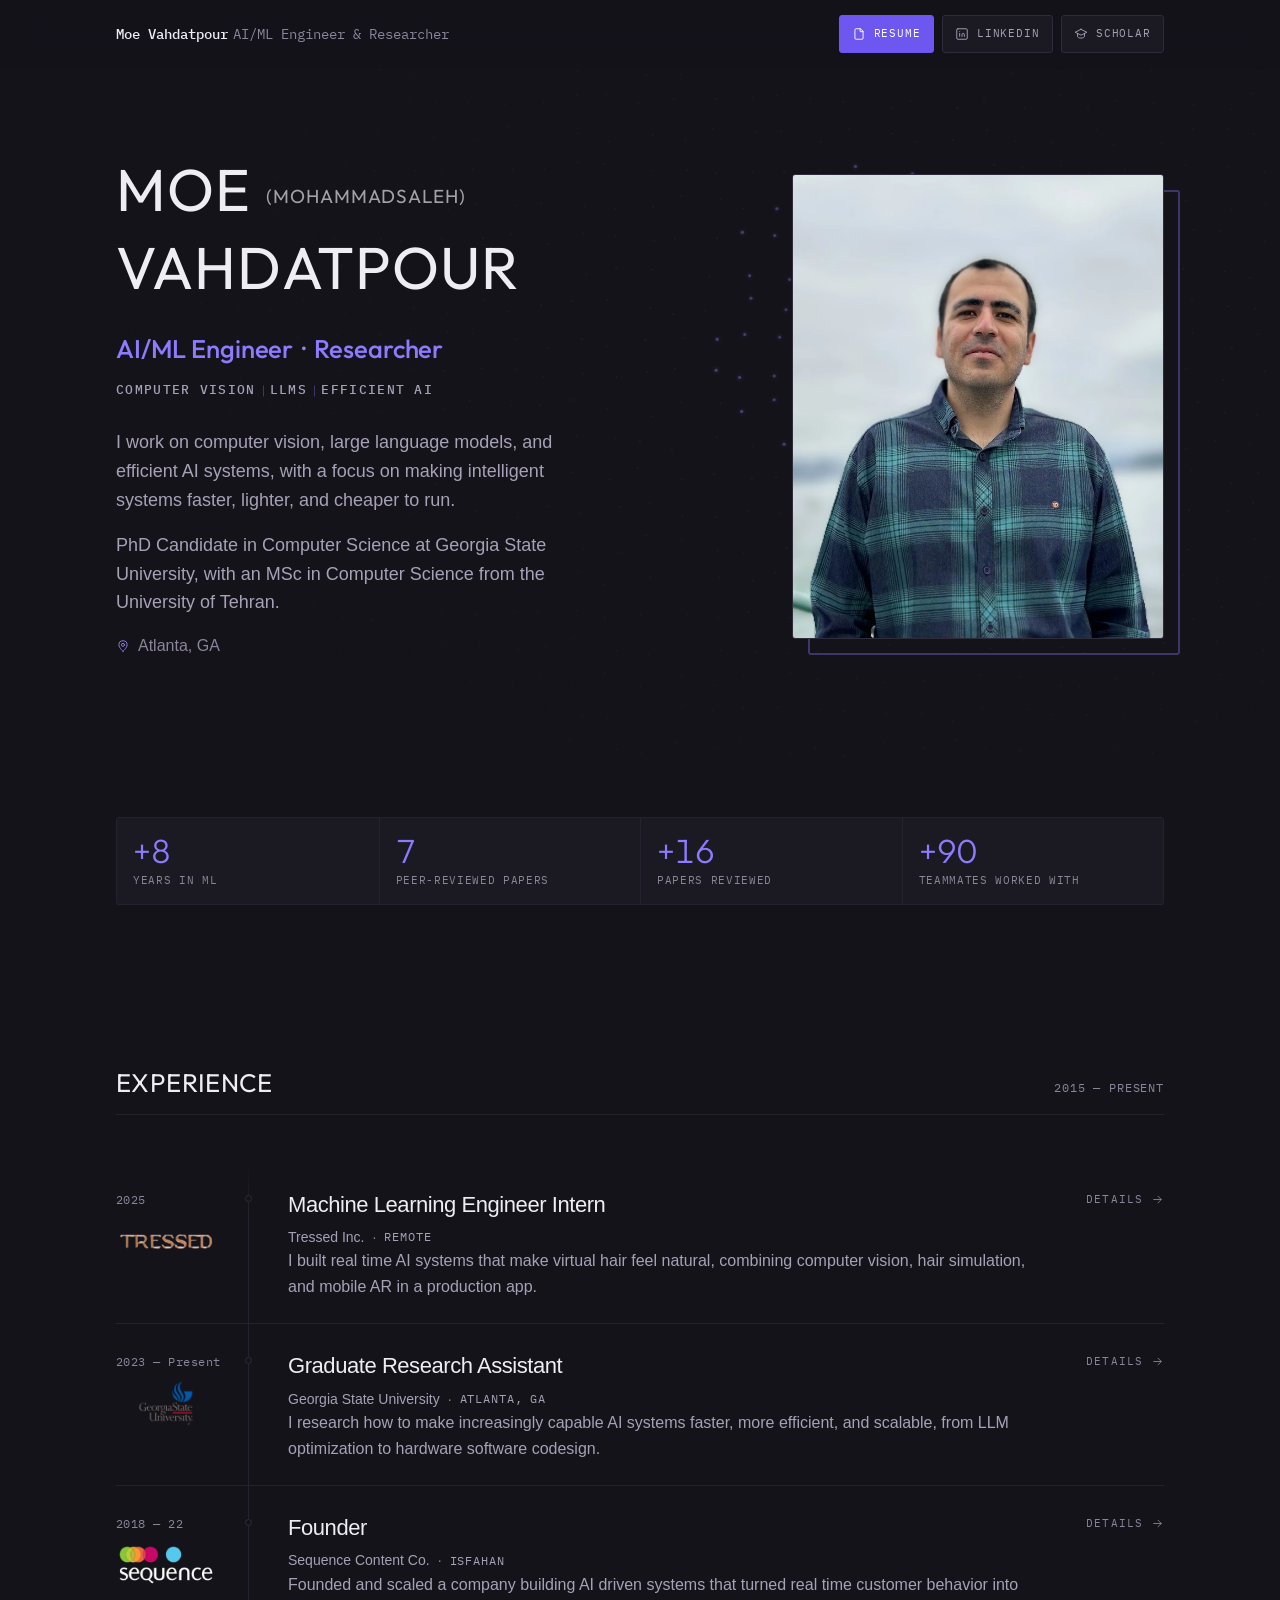
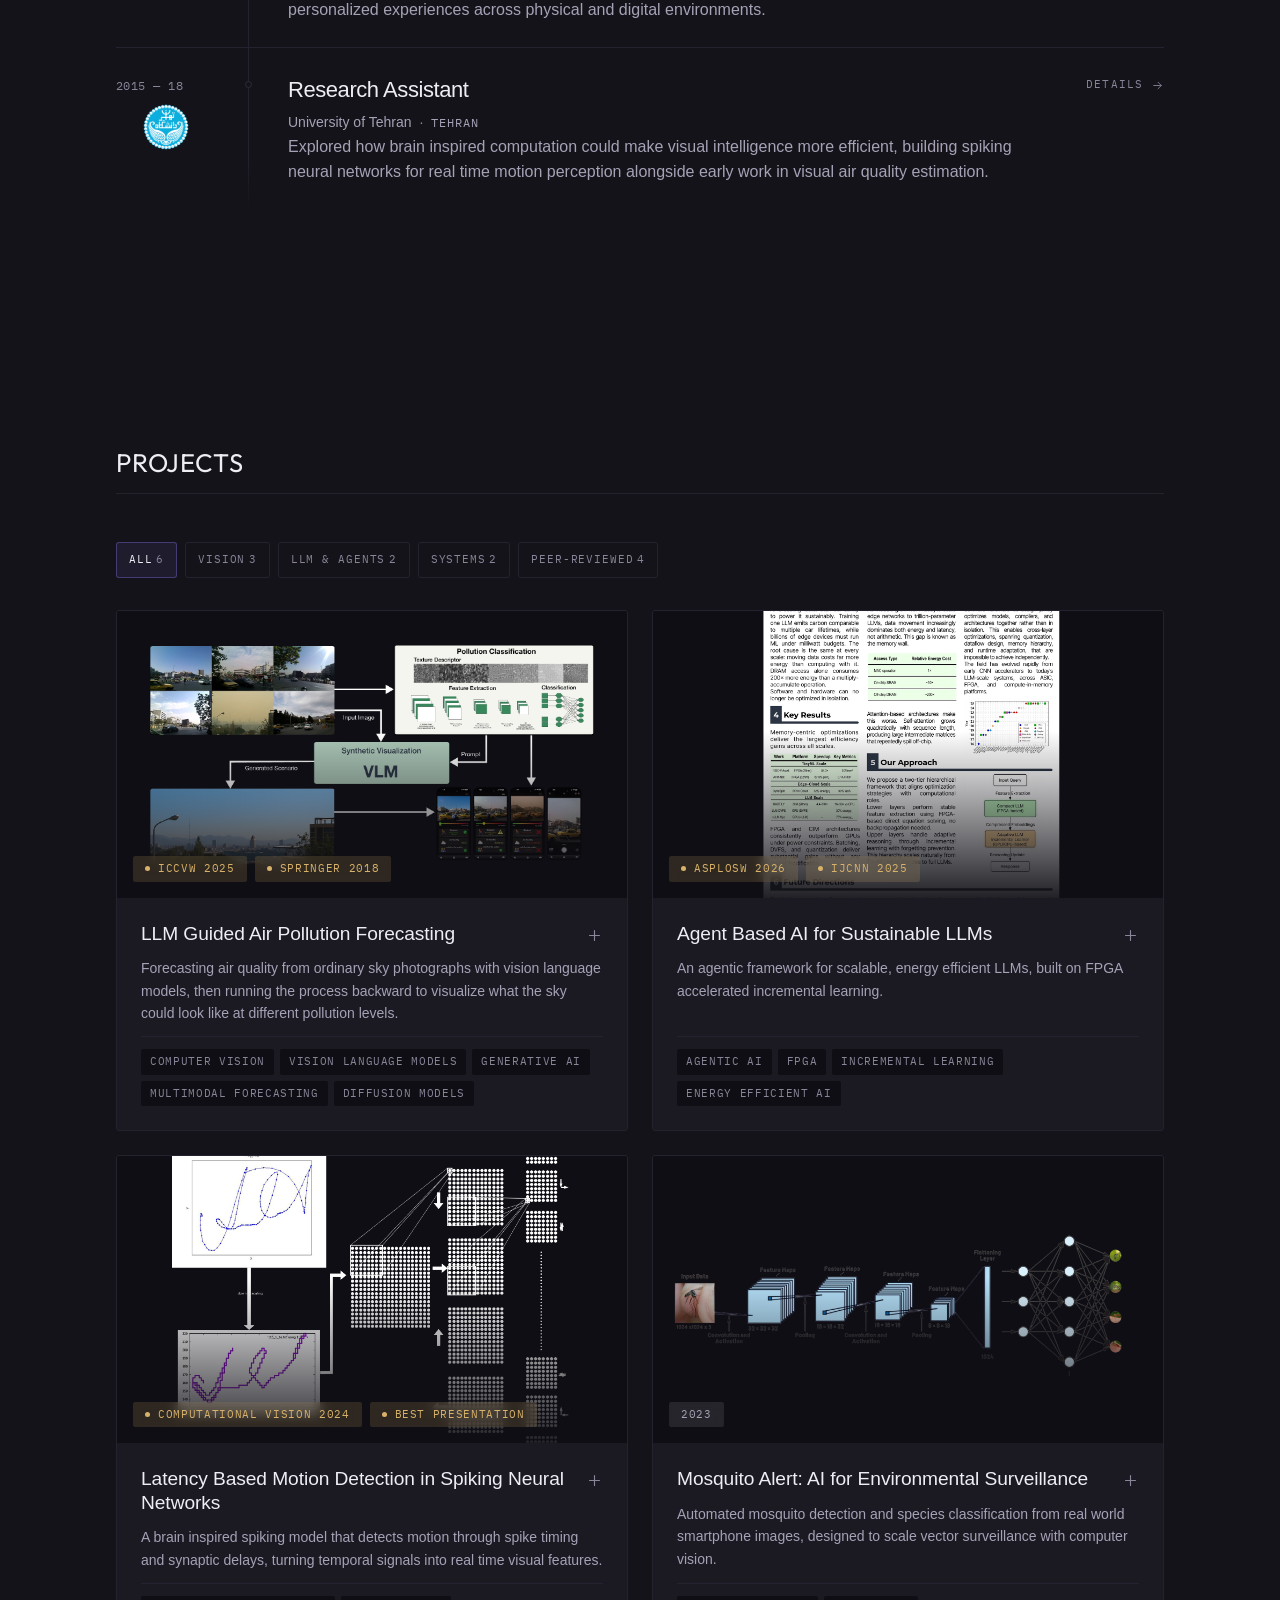
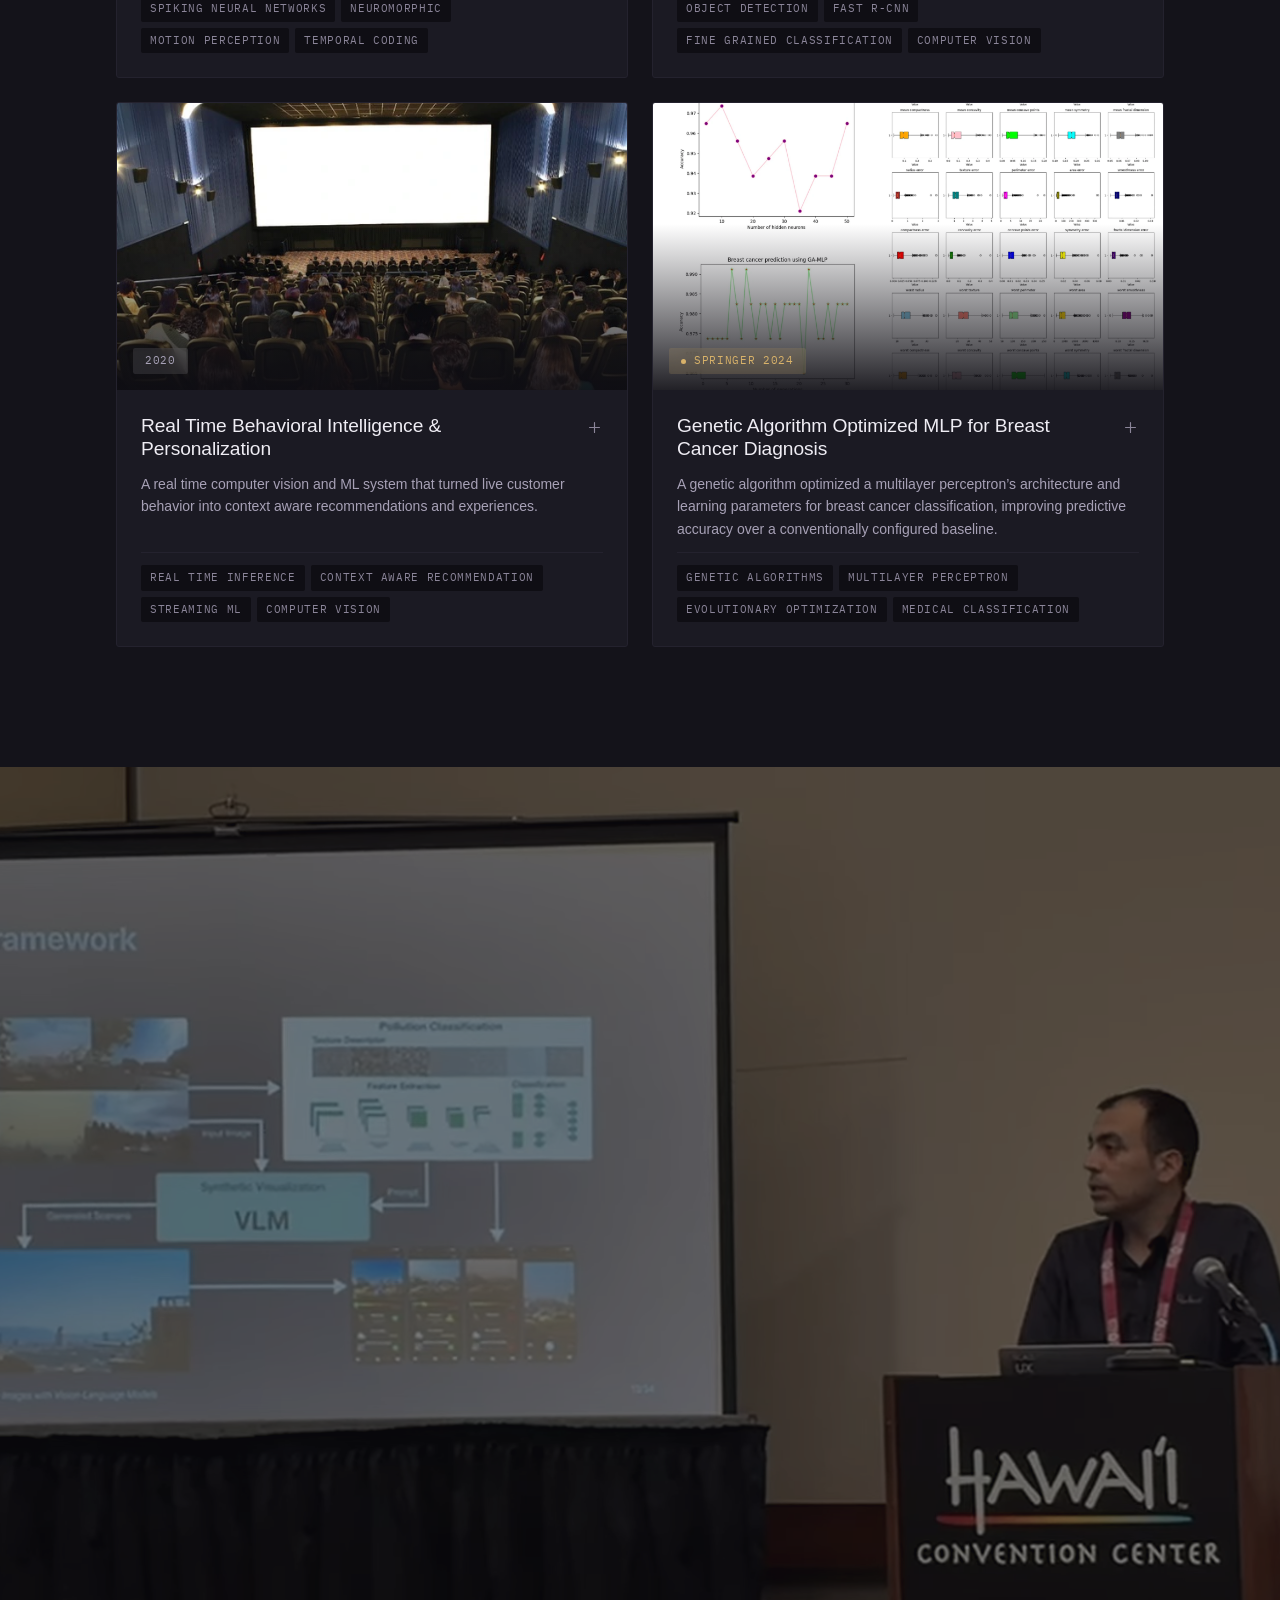
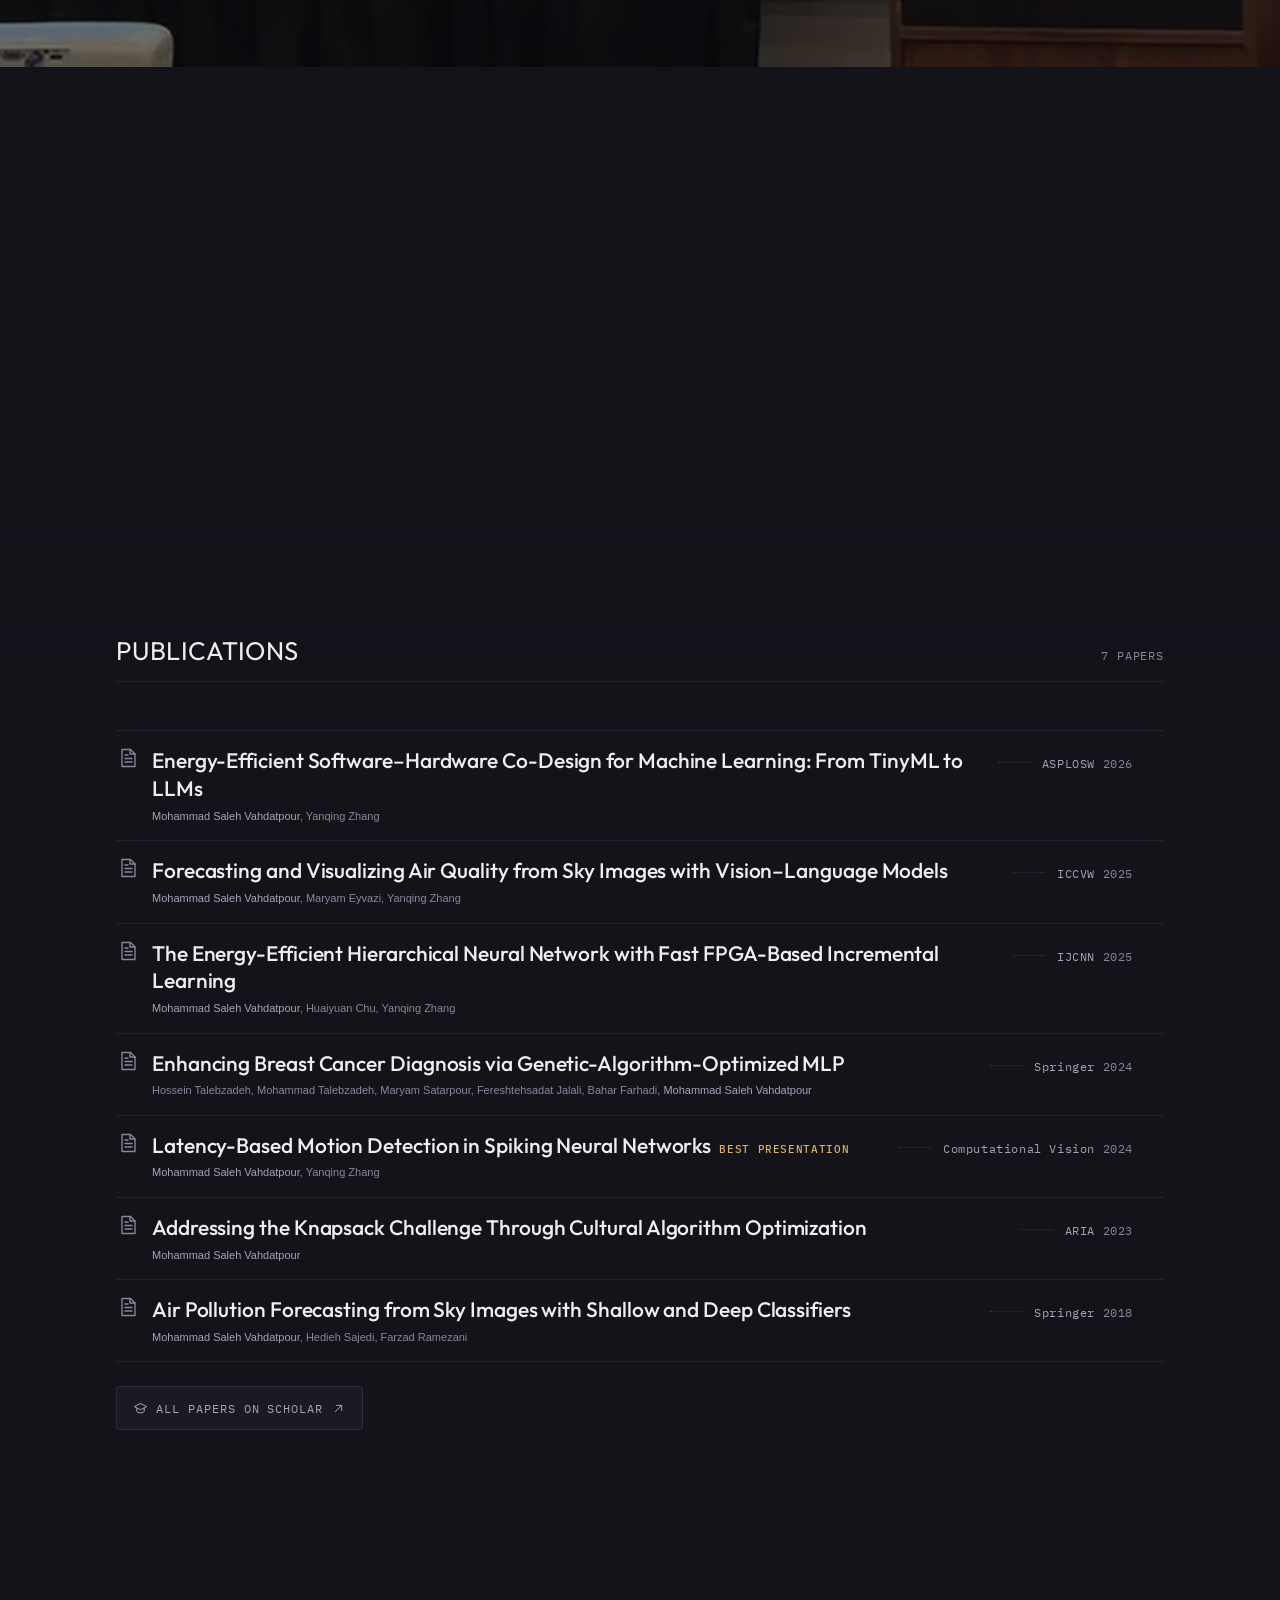
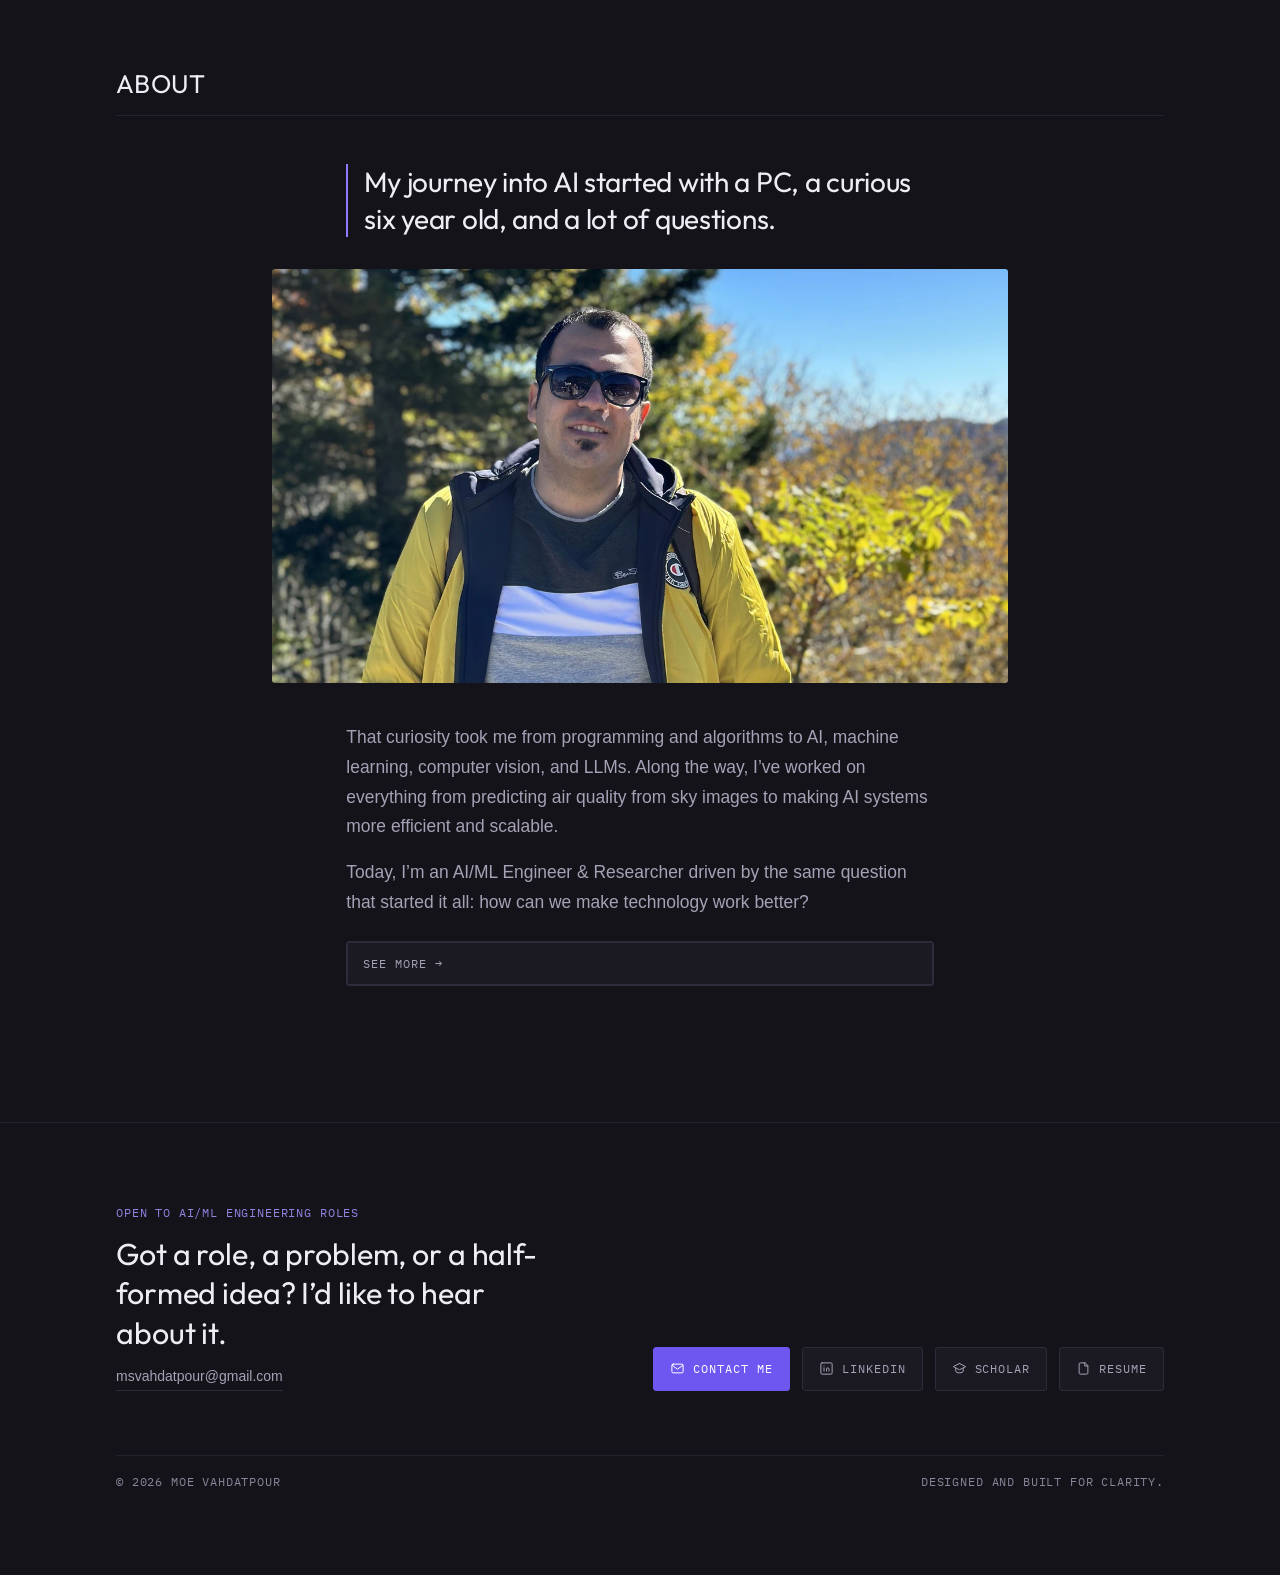
==== commit 662cc5ae: "allign" ====
--- a/index.html
+++ b/index.html
@@ -27,7 +27,7 @@
 <link rel="preconnect" href="https://cdn.fontshare.com" crossorigin>
 <link rel="stylesheet" href="https://fonts.googleapis.com/css2?family=IBM+Plex+Mono:wght@400;500&amp;family=Outfit:wght@200..600&amp;family=Syncopate:wght@400;700&amp;display=swap">
 <link rel="stylesheet" href="https://api.fontshare.com/v2/css?f[]=satoshi@400,500,700&amp;display=swap">
-<link rel="stylesheet" href="css/styles.css?v=65">
+<link rel="stylesheet" href="css/styles.css?v=66">
 
 <script>document.documentElement.className = "js";</script>
 </head>
@@ -648,11 +648,11 @@
   <div class="stack__pin">
     <video
       class="stack__video"
-      poster="images/talk-poster.webp?v=65"
+      poster="images/talk-poster.webp?v=66"
       autoplay muted loop playsinline preload="metadata"
       aria-hidden="true" tabindex="-1">
-      <source src="images/talk-loop.webm?v=65" type="video/webm">
-      <source src="images/talk-loop.mp4?v=65" type="video/mp4">
+      <source src="images/talk-loop.webm?v=66" type="video/webm">
+      <source src="images/talk-loop.mp4?v=66" type="video/mp4">
     </video>
     <!-- One flat translucent black layer, so the bright conference footage
          sits at the same brightness as the page around it. -->
@@ -906,6 +906,6 @@
 }
 </script>
 
-<script src="js/main.js?v=65"></script>
+<script src="js/main.js?v=66"></script>
 </body>
 </html>
--- a/css/styles.css
+++ b/css/styles.css
@@ -2226,19 +2226,25 @@
   background: var(--surface);
 }
 
-/* A slight alternating tilt so a row reads as photographs laid down rather
-   than as cells in a table. Under a degree: enough to take the stiffness out
-   of the grid, not enough to read as a scrapbook. Straightens on hover. */
-.figs > .fig:nth-child(odd)  { transform: rotate(-0.7deg) translateY(3px); }
-.figs > .fig:nth-child(even) { transform: rotate(0.55deg) translateY(-3px); }
-.figs > .fig:nth-child(3n)   { transform: rotate(0.3deg) translateY(4px); }
-
+/* The pictures sit slightly off-square so a row does not read as a table, but
+   they share a bottom line: rotating from `bottom center` keeps the base of
+   every picture on the same level and lets only the tops splay. The previous
+   version also nudged each one up or down a few pixels, and that vertical
+   stagger is what made the row look misaligned rather than casual — the eye
+   reads a broken baseline as a mistake, and a fanned top edge as deliberate.
+   Angles stay under a degree. */
 .figs > .fig {
+  transform-origin: bottom center;
   transition: transform var(--dur-2) var(--ease), box-shadow var(--dur-2) var(--ease);
 }
 
+.figs > .fig:nth-child(1) { transform: rotate(-0.8deg); }
+.figs > .fig:nth-child(2) { transform: rotate(0.45deg); }
+.figs > .fig:nth-child(3) { transform: rotate(-0.35deg); }
+.figs > .fig:nth-child(4) { transform: rotate(0.7deg); }
+
 .figs > .fig:hover {
-  transform: rotate(0deg) translateY(0) scale(1.03);
+  transform: rotate(0deg) scale(1.03);
   z-index: 2;
   box-shadow: 0 22px 44px -22px rgba(0, 0, 0, 0.85);
 }
@@ -2280,6 +2286,7 @@
      that width is what decides how big the pictures are. */
   width: 100%;
   max-width: 730px;
+  align-items: flex-end;
   margin: var(--s-5) auto var(--s-6);
 }
 
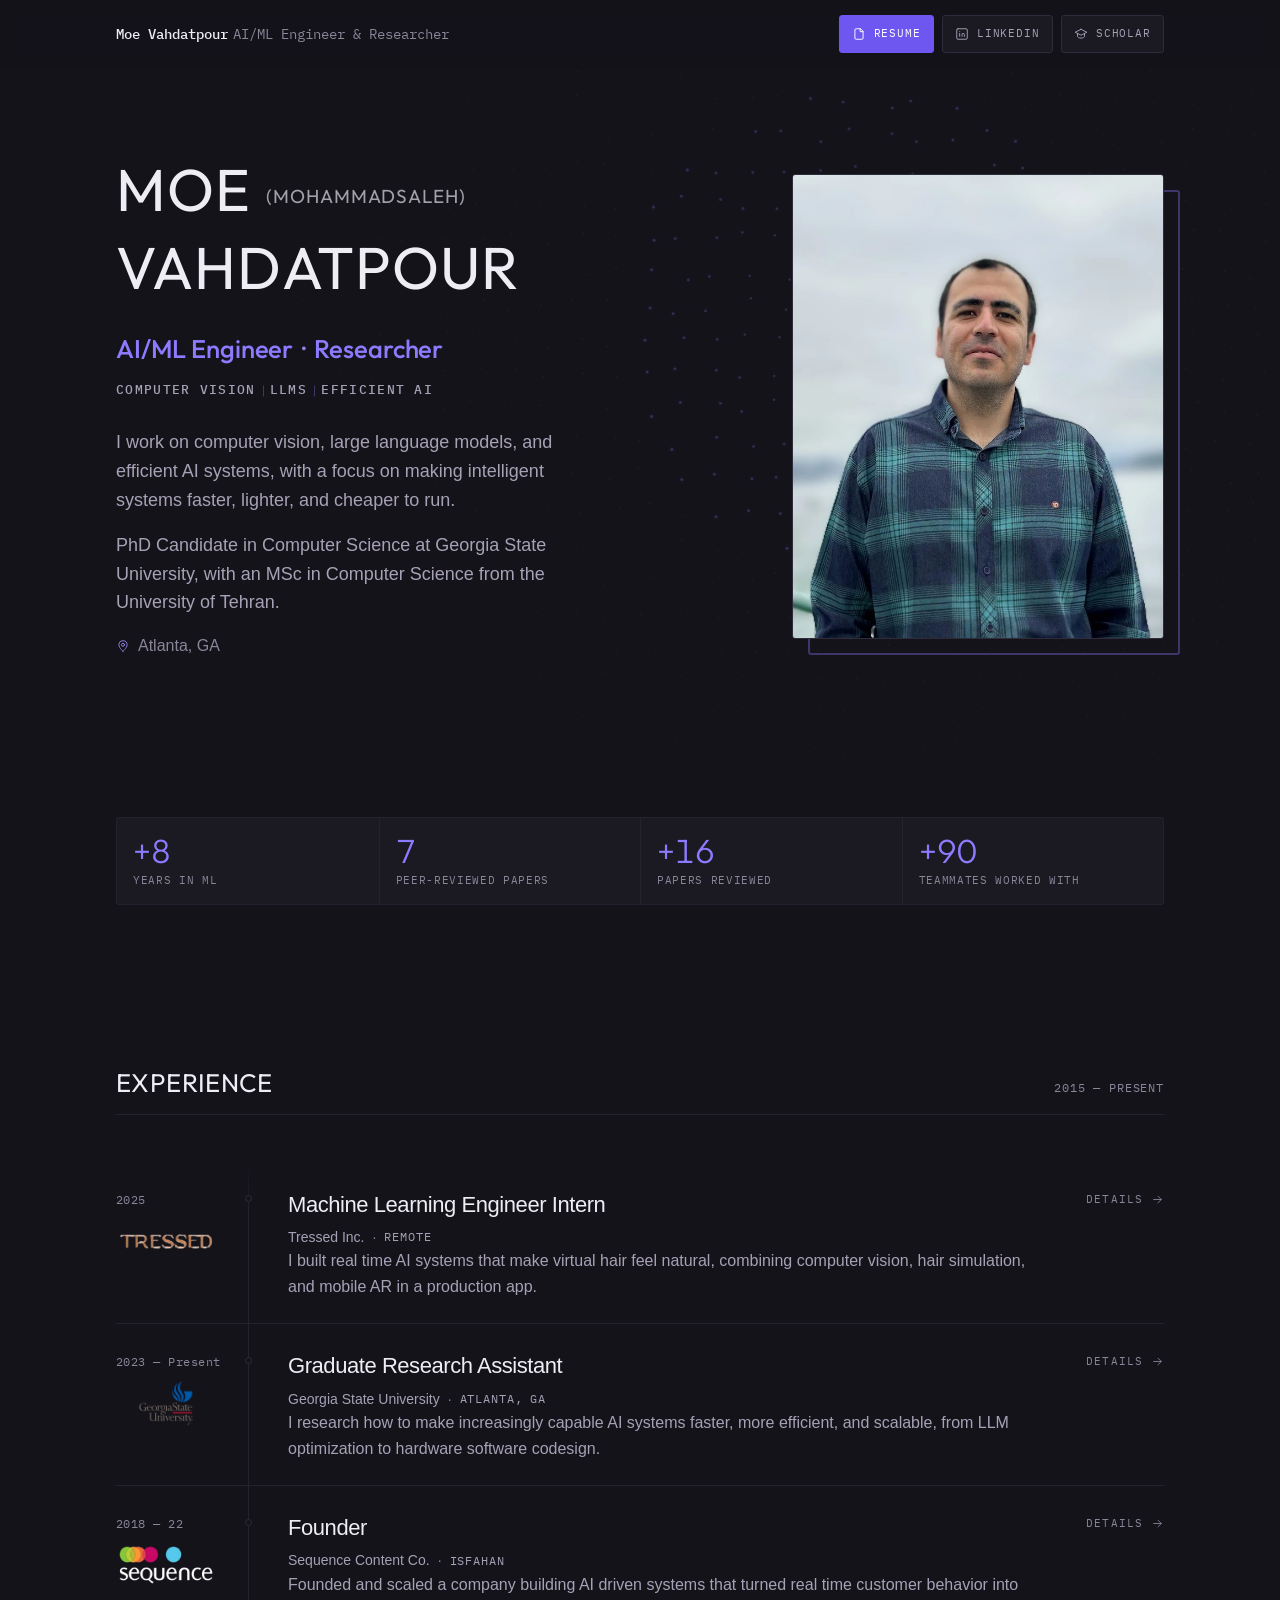
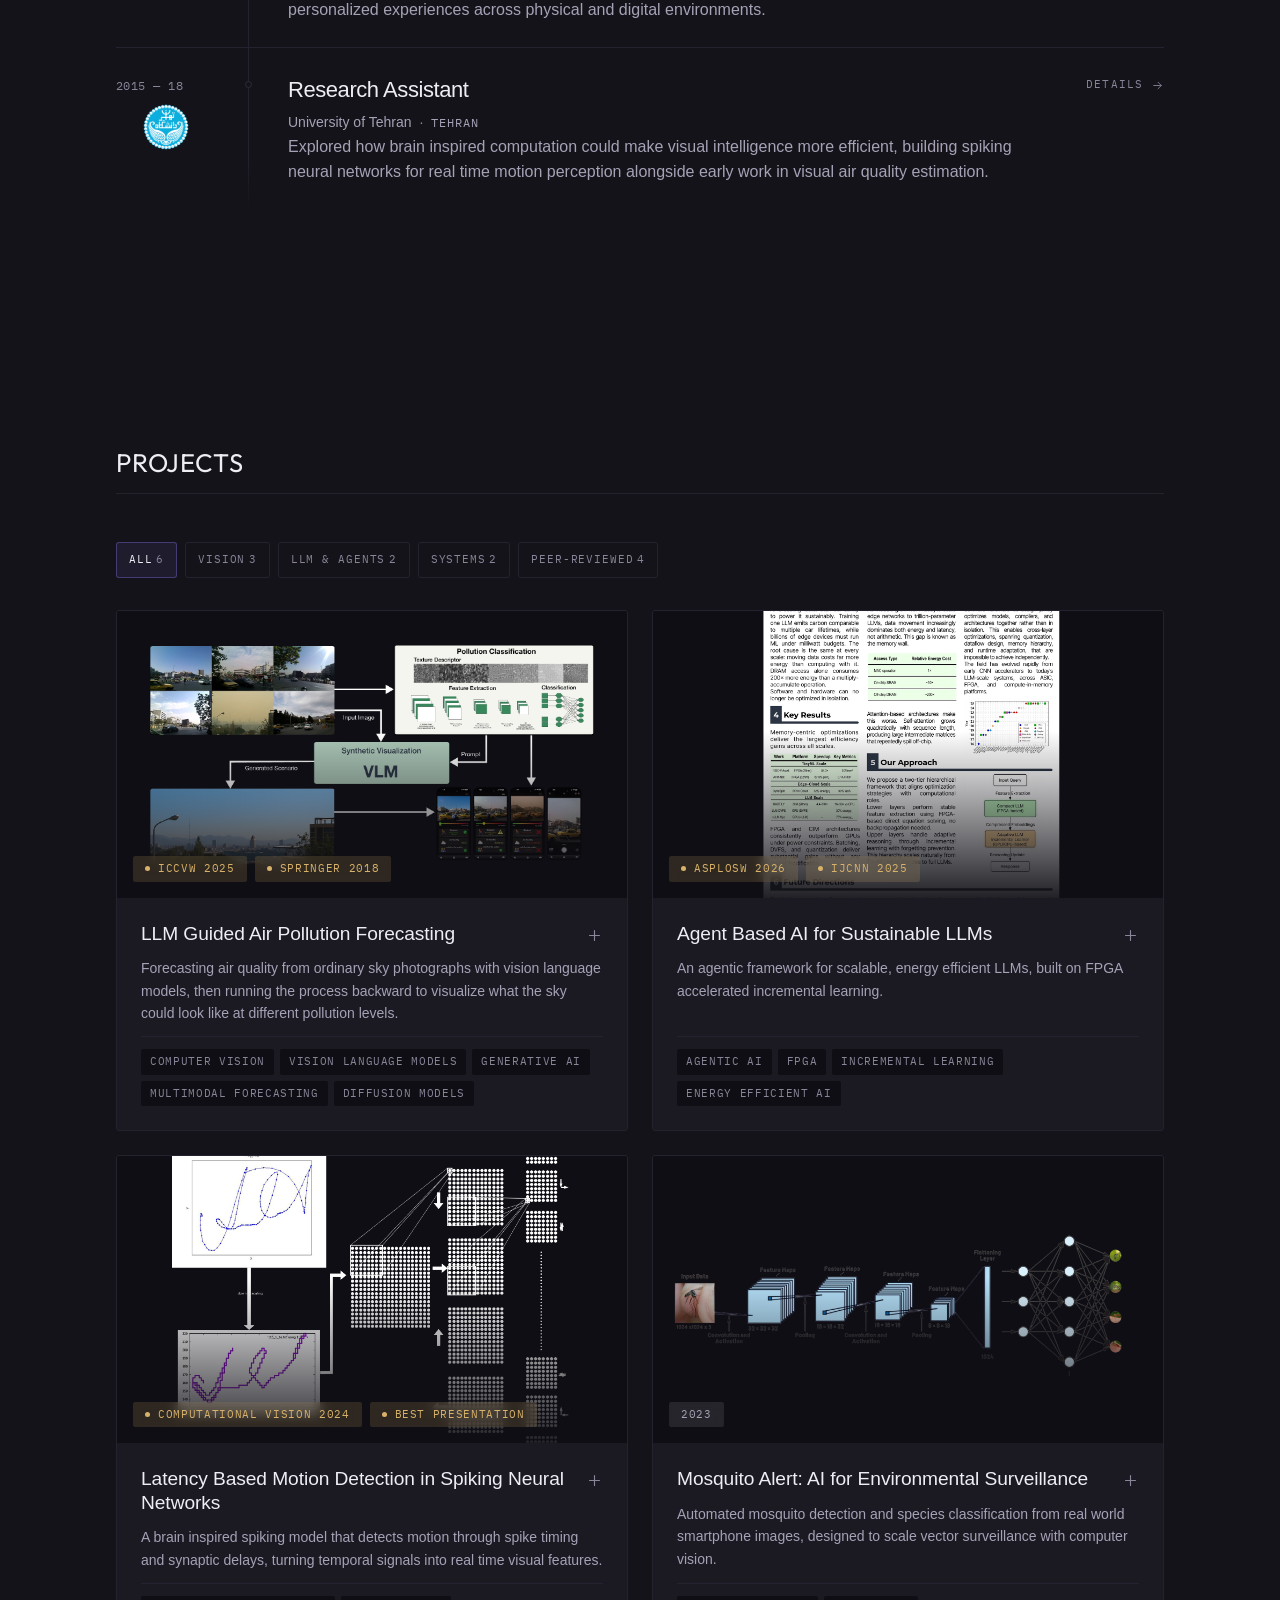
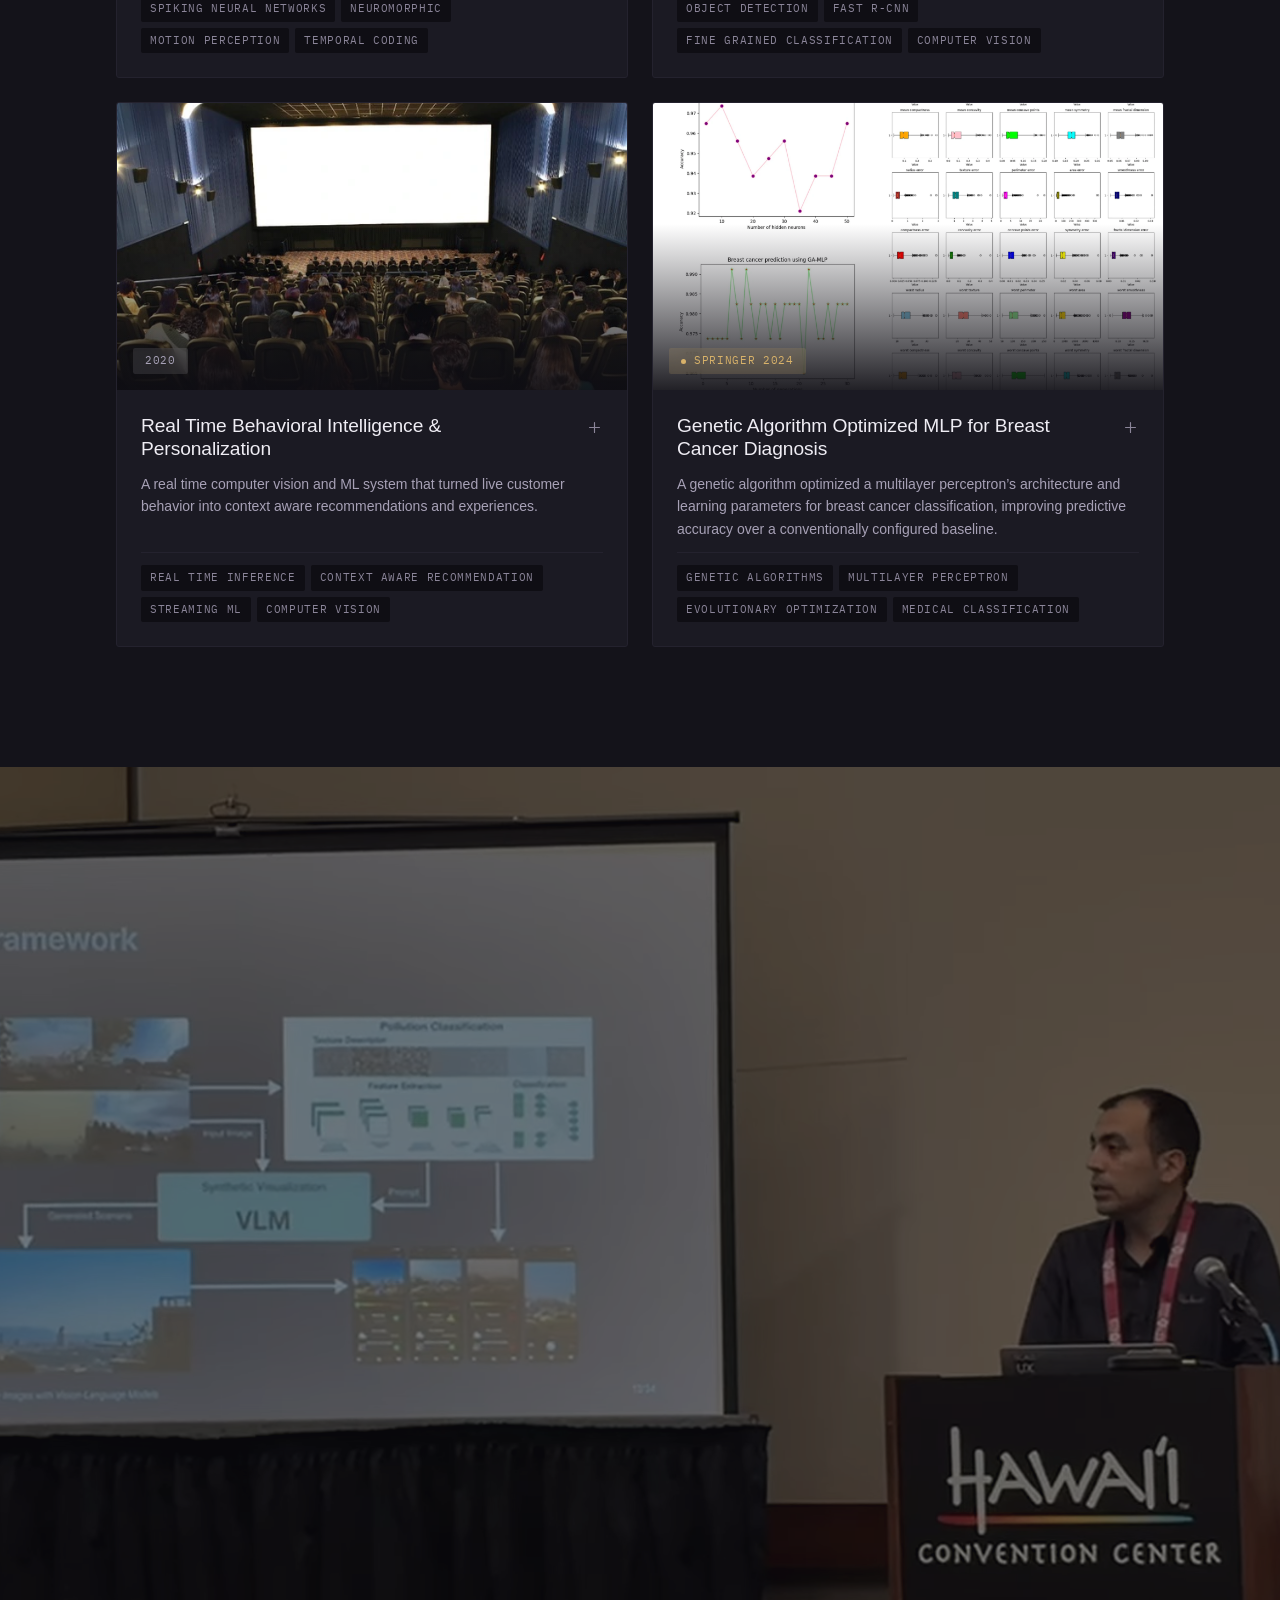
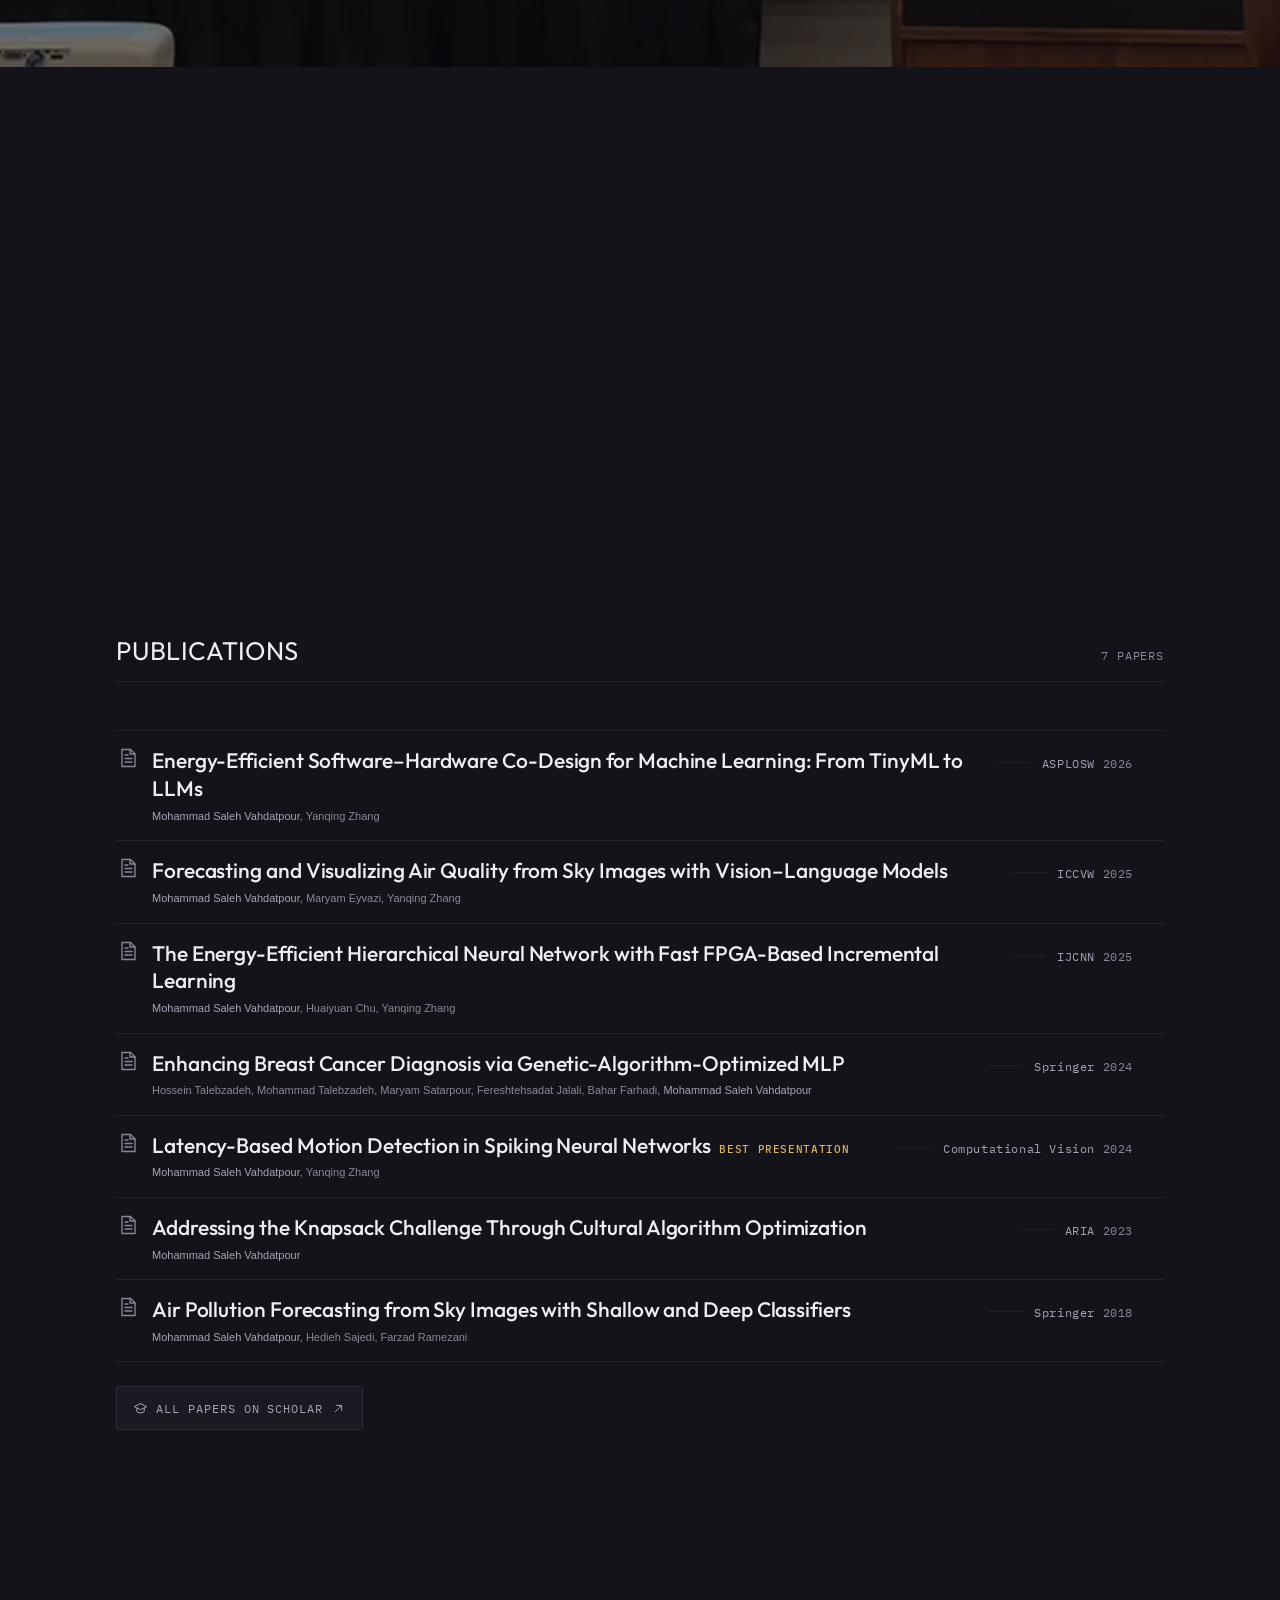
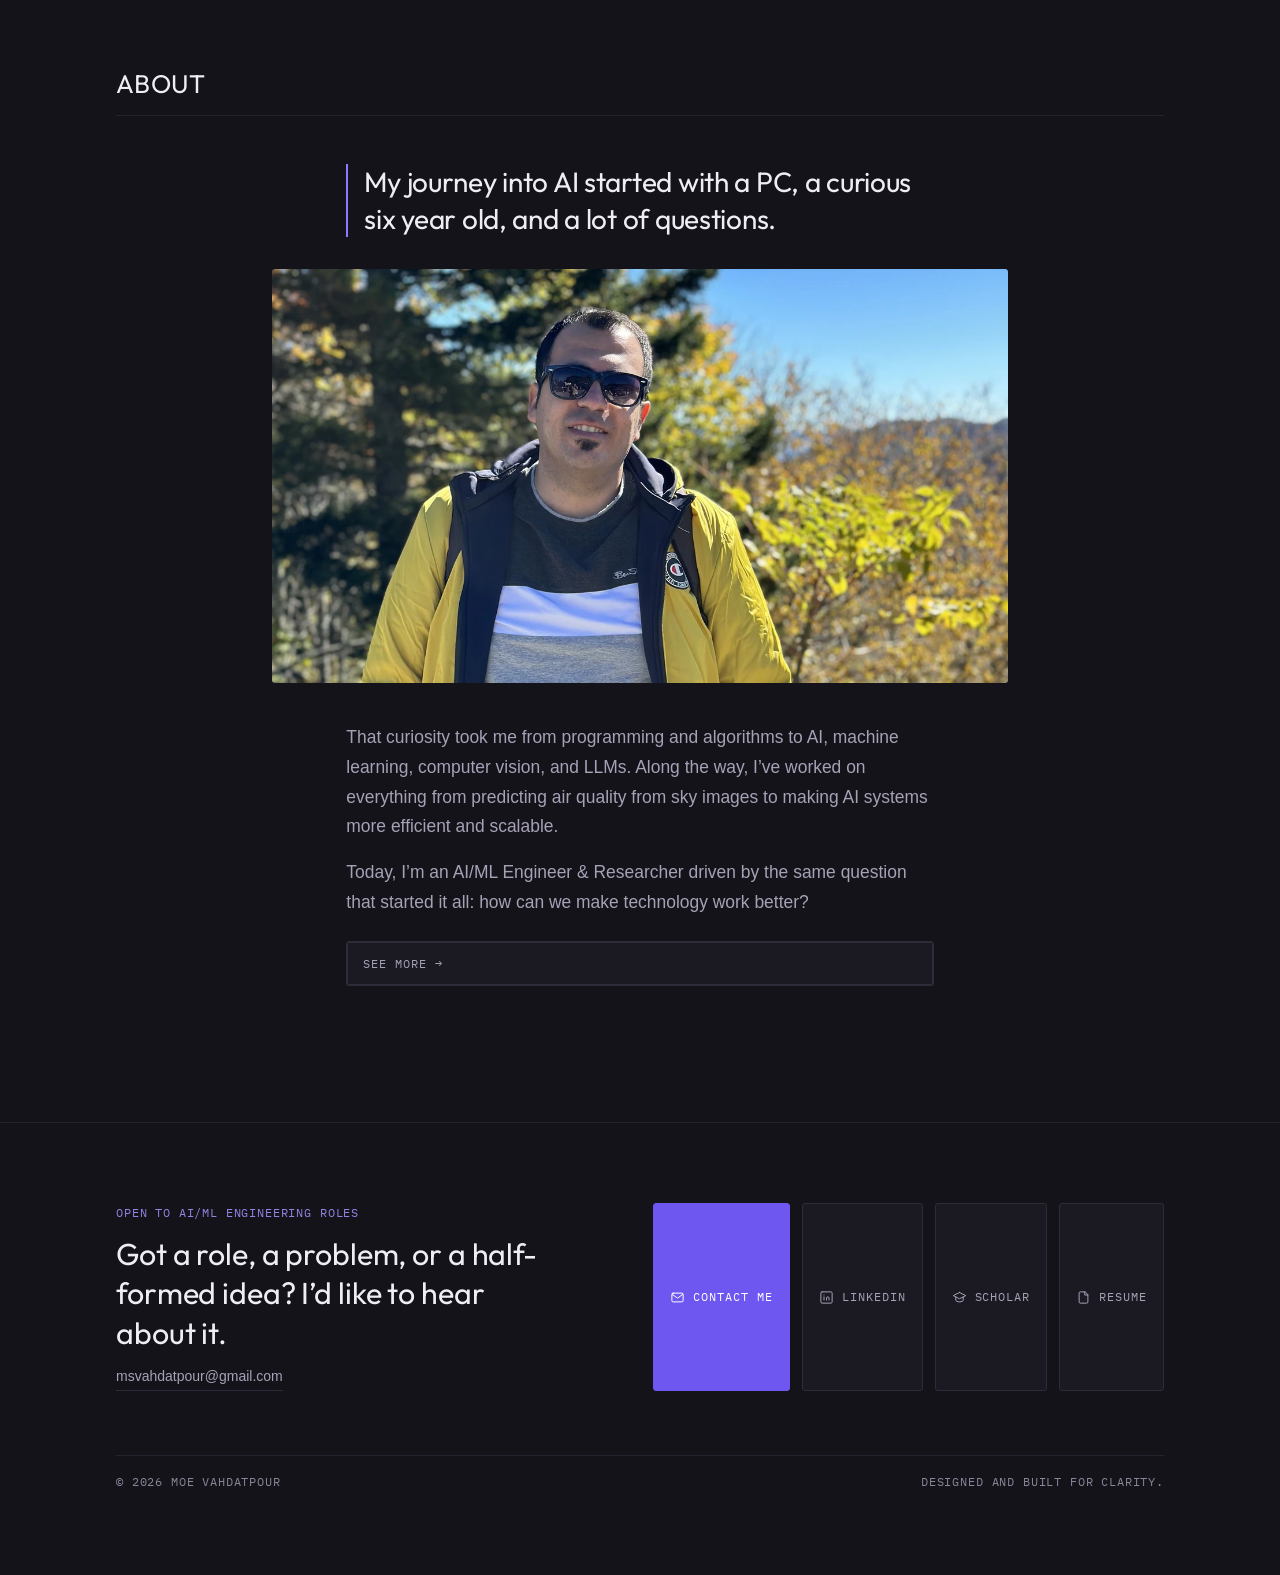
==== commit f5b81903: "imagefix" ====
--- a/index.html
+++ b/index.html
@@ -27,7 +27,7 @@
 <link rel="preconnect" href="https://cdn.fontshare.com" crossorigin>
 <link rel="stylesheet" href="https://fonts.googleapis.com/css2?family=IBM+Plex+Mono:wght@400;500&amp;family=Outfit:wght@200..600&amp;family=Syncopate:wght@400;700&amp;display=swap">
 <link rel="stylesheet" href="https://api.fontshare.com/v2/css?f[]=satoshi@400,500,700&amp;display=swap">
-<link rel="stylesheet" href="css/styles.css?v=66">
+<link rel="stylesheet" href="css/styles.css?v=67">
 
 <script>document.documentElement.className = "js";</script>
 </head>
@@ -648,11 +648,11 @@
   <div class="stack__pin">
     <video
       class="stack__video"
-      poster="images/talk-poster.webp?v=66"
+      poster="images/talk-poster.webp?v=67"
       autoplay muted loop playsinline preload="metadata"
       aria-hidden="true" tabindex="-1">
-      <source src="images/talk-loop.webm?v=66" type="video/webm">
-      <source src="images/talk-loop.mp4?v=66" type="video/mp4">
+      <source src="images/talk-loop.webm?v=67" type="video/webm">
+      <source src="images/talk-loop.mp4?v=67" type="video/mp4">
     </video>
     <!-- One flat translucent black layer, so the bright conference footage
          sits at the same brightness as the page around it. -->
@@ -906,6 +906,6 @@
 }
 </script>
 
-<script src="js/main.js?v=66"></script>
+<script src="js/main.js?v=67"></script>
 </body>
 </html>
--- a/css/styles.css
+++ b/css/styles.css
@@ -1075,7 +1075,7 @@
 .footer__top {
   display: flex;
   flex-wrap: wrap;
-  align-items: flex-end;
+  align-items: stretch;
   justify-content: space-between;
   gap: var(--s-6);
 }
@@ -2226,25 +2226,16 @@
   background: var(--surface);
 }
 
-/* The pictures sit slightly off-square so a row does not read as a table, but
-   they share a bottom line: rotating from `bottom center` keeps the base of
-   every picture on the same level and lets only the tops splay. The previous
-   version also nudged each one up or down a few pixels, and that vertical
-   stagger is what made the row look misaligned rather than casual — the eye
-   reads a broken baseline as a mistake, and a fanned top edge as deliberate.
-   Angles stay under a degree. */
+/* Square-on and aligned. The tilt was there to keep the rows from reading as a
+   table, but at any angle small enough to look tasteful it just read as
+   misalignment. The rows hold their shape instead: equal heights, one baseline,
+   even gaps, no rotation. */
 .figs > .fig {
-  transform-origin: bottom center;
   transition: transform var(--dur-2) var(--ease), box-shadow var(--dur-2) var(--ease);
 }
 
-.figs > .fig:nth-child(1) { transform: rotate(-0.8deg); }
-.figs > .fig:nth-child(2) { transform: rotate(0.45deg); }
-.figs > .fig:nth-child(3) { transform: rotate(-0.35deg); }
-.figs > .fig:nth-child(4) { transform: rotate(0.7deg); }
-
 .figs > .fig:hover {
-  transform: rotate(0deg) scale(1.03);
+  transform: scale(1.03);
   z-index: 2;
   box-shadow: 0 22px 44px -22px rgba(0, 0, 0, 0.85);
 }
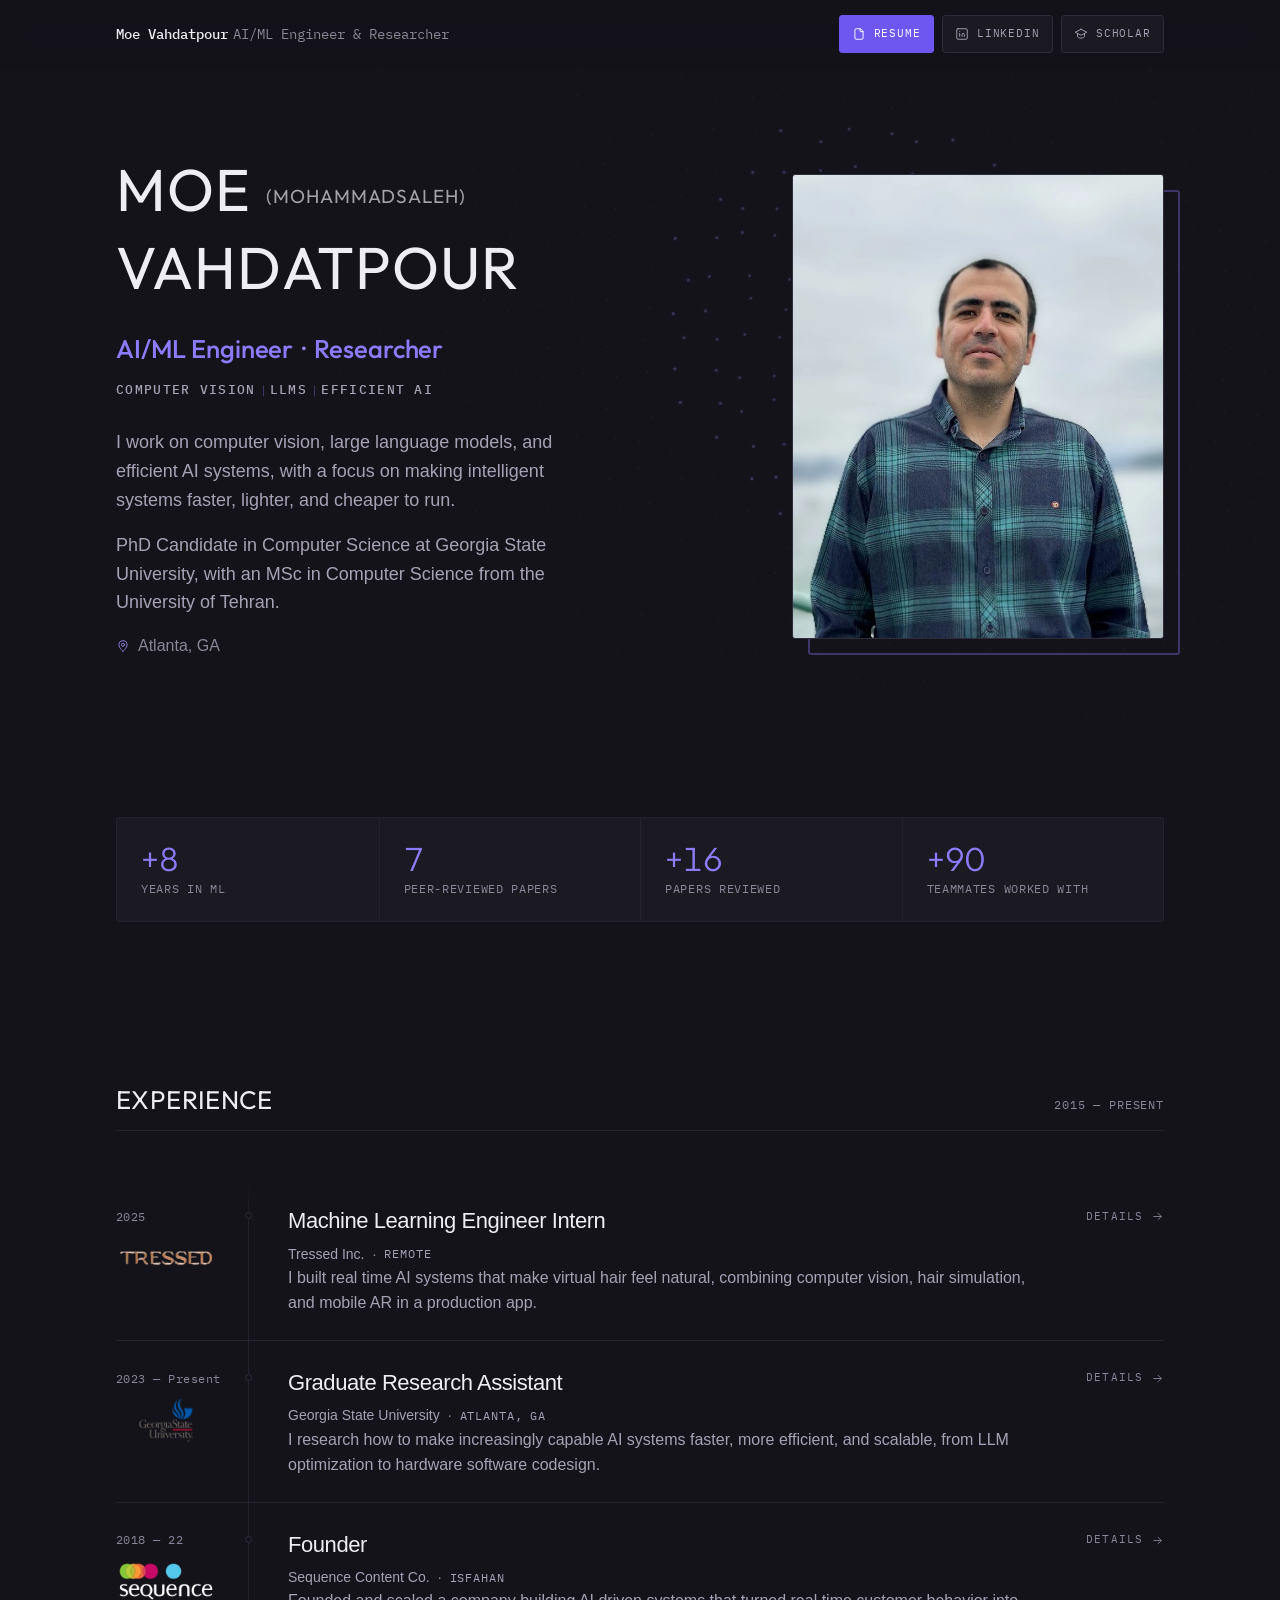
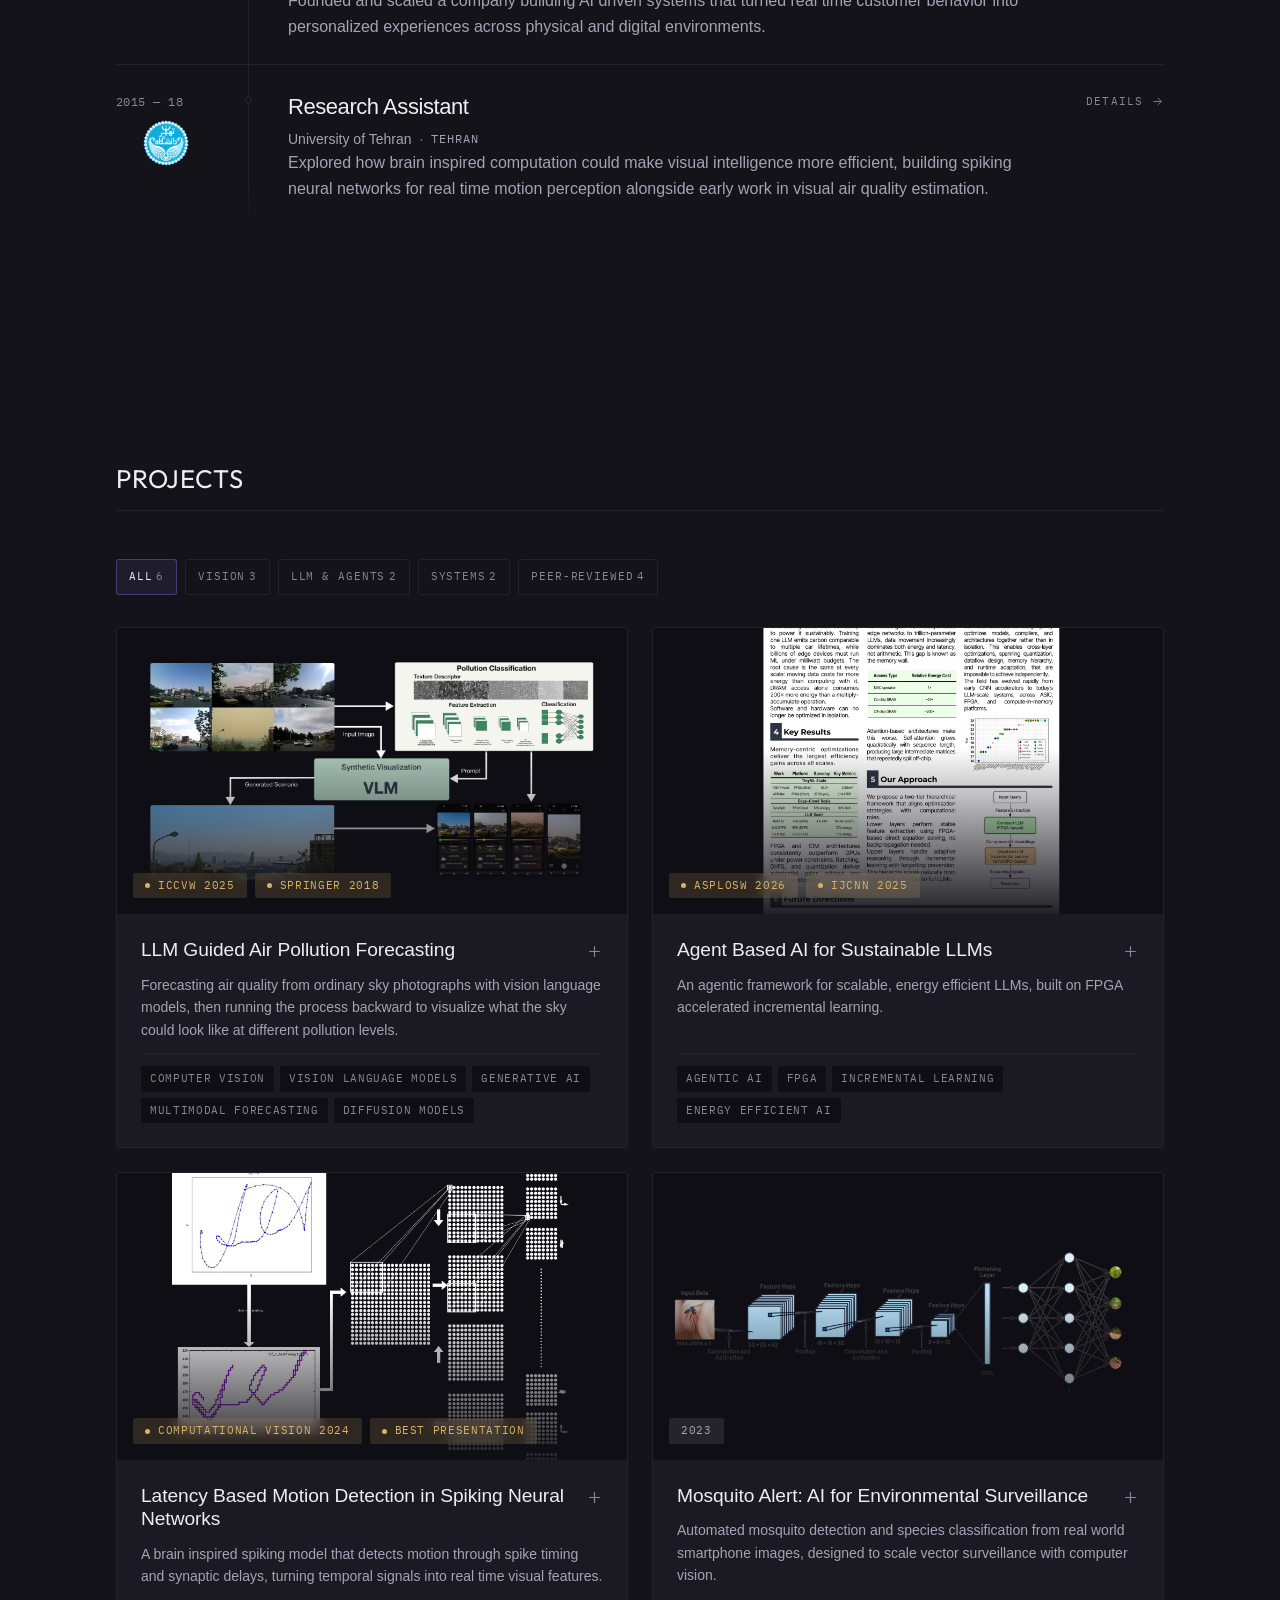
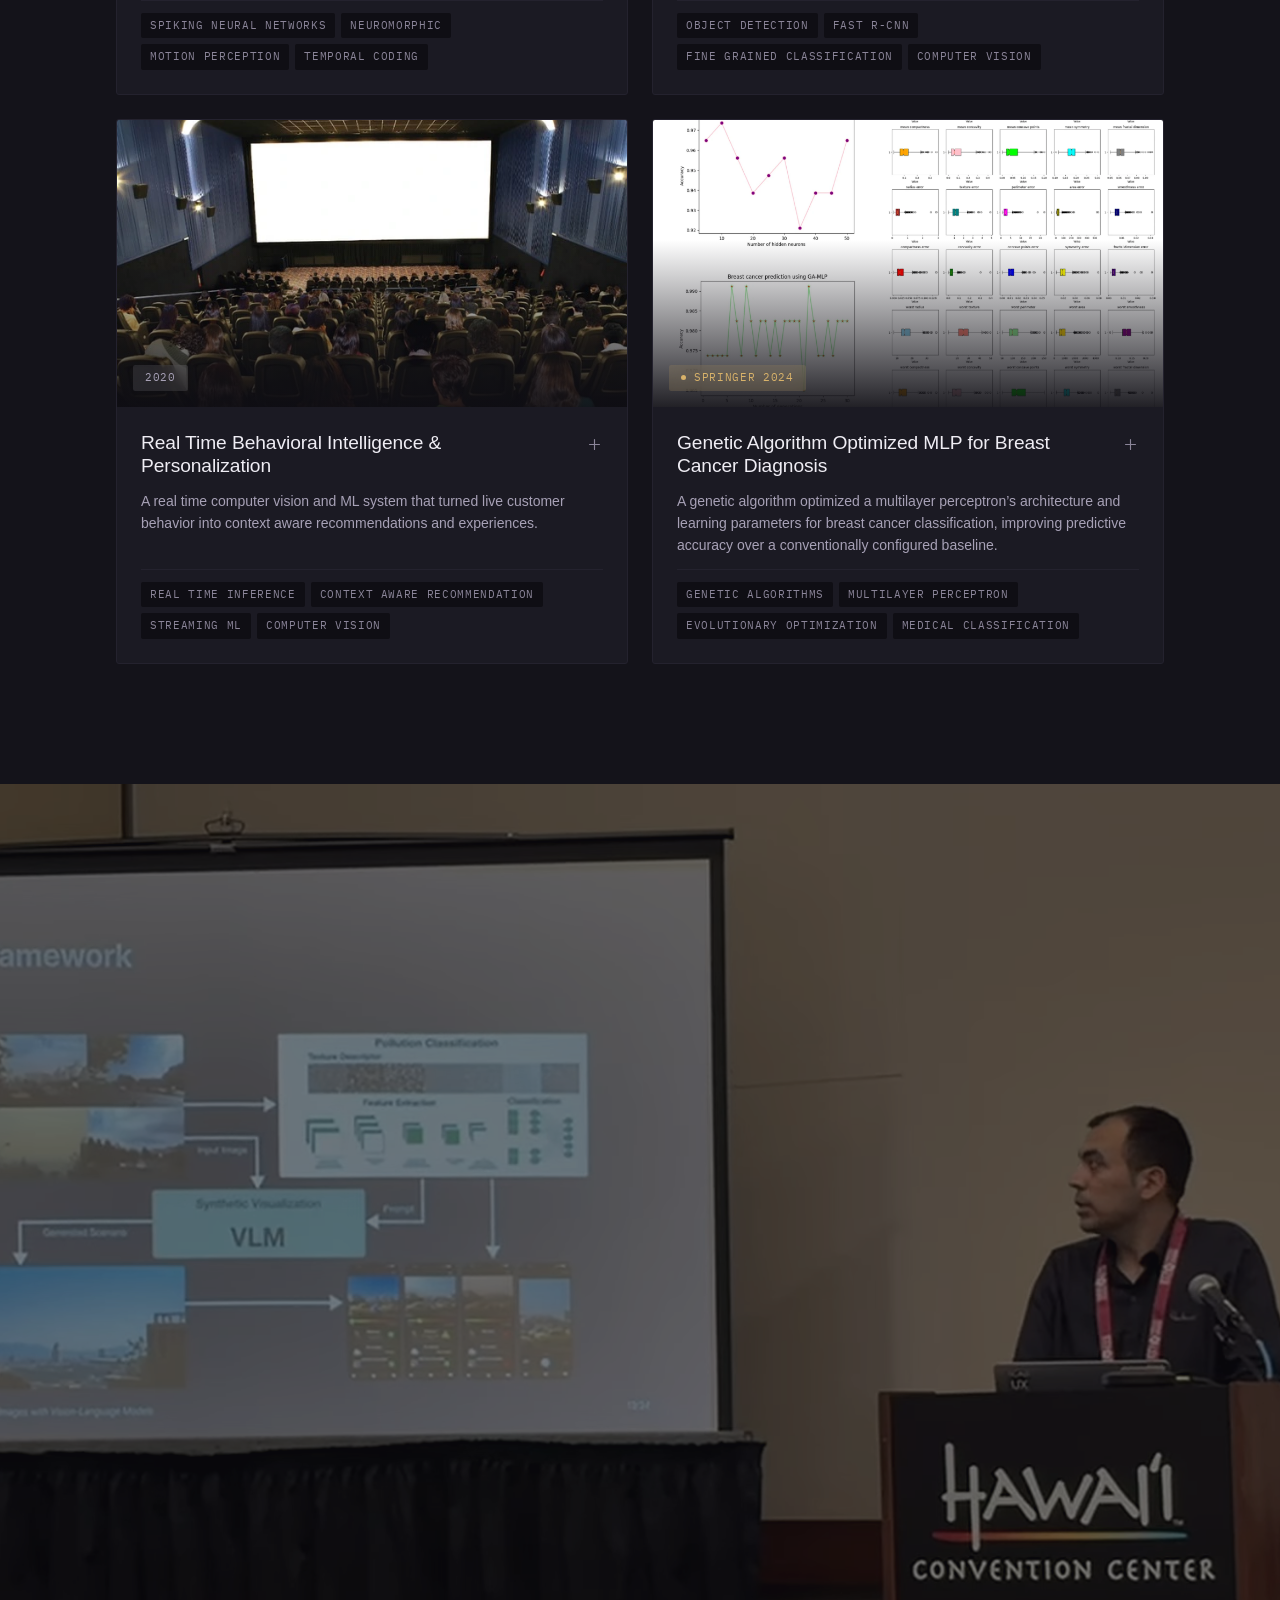
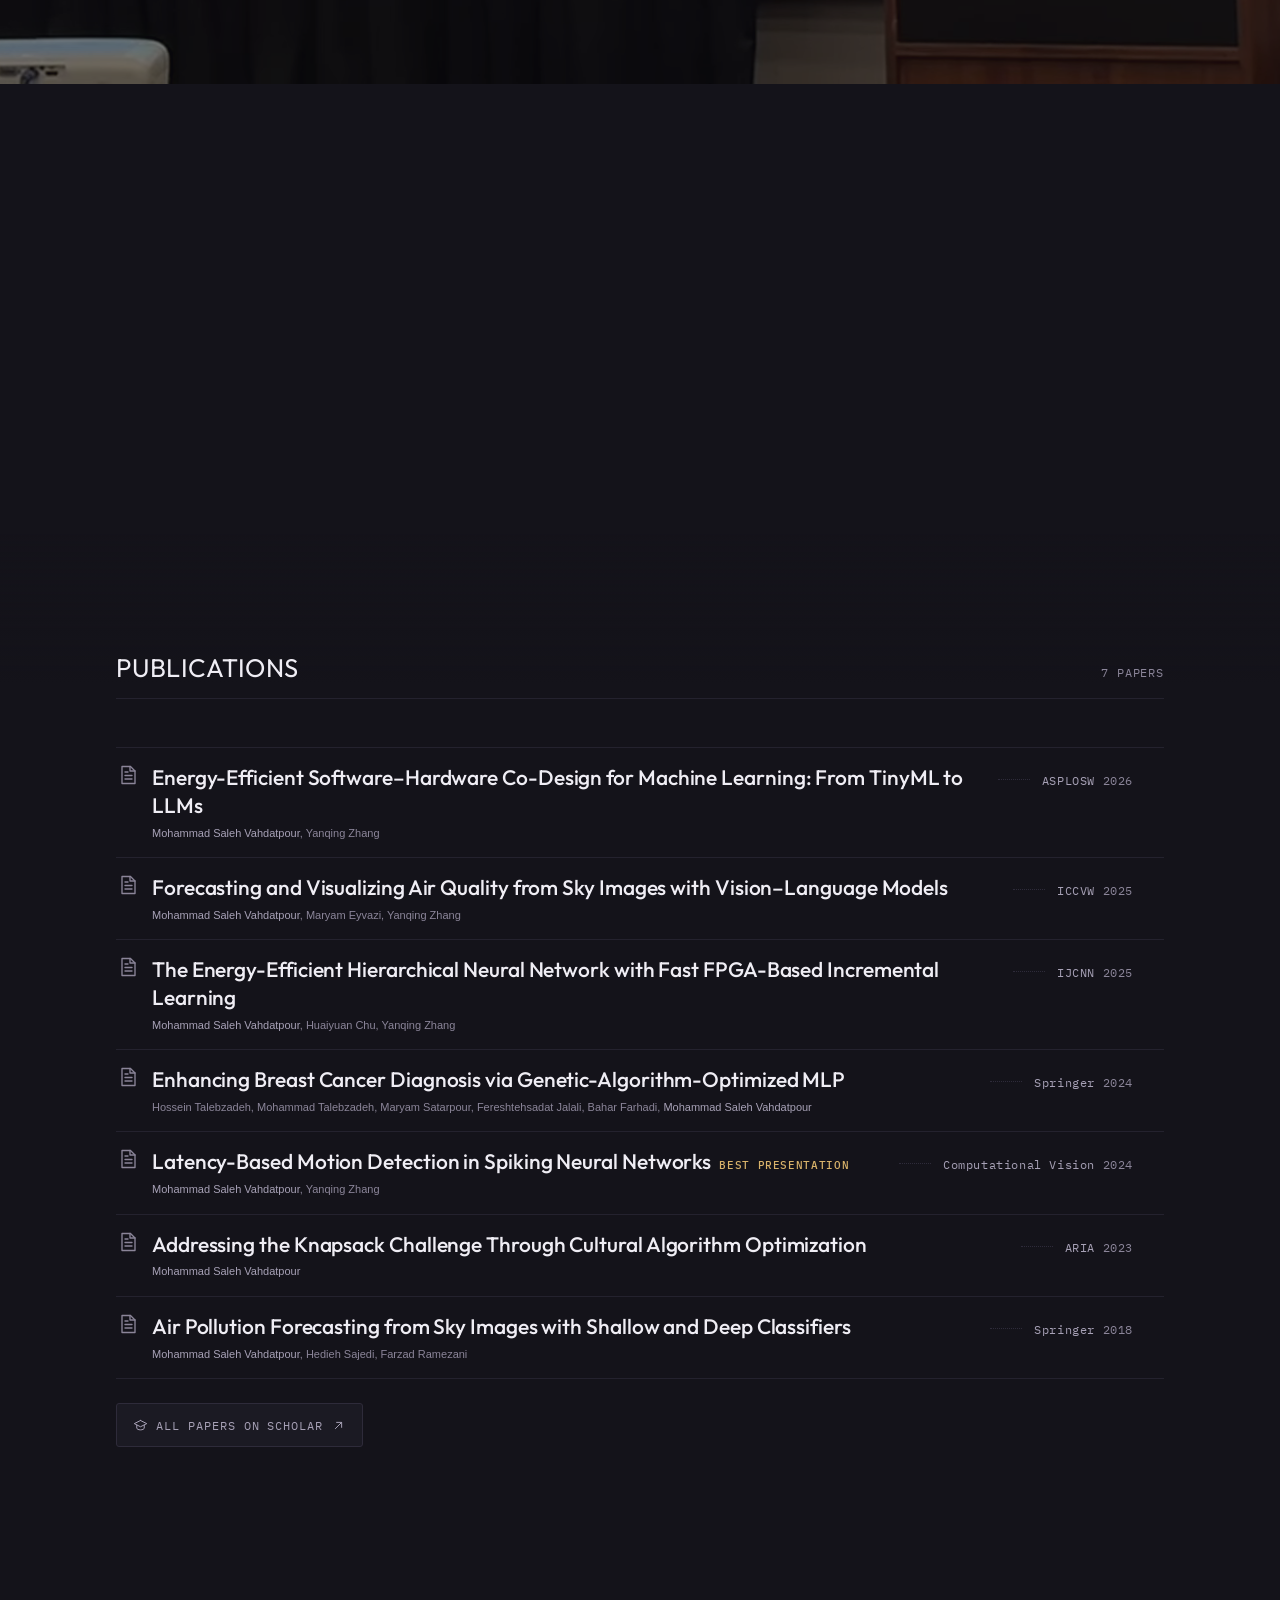
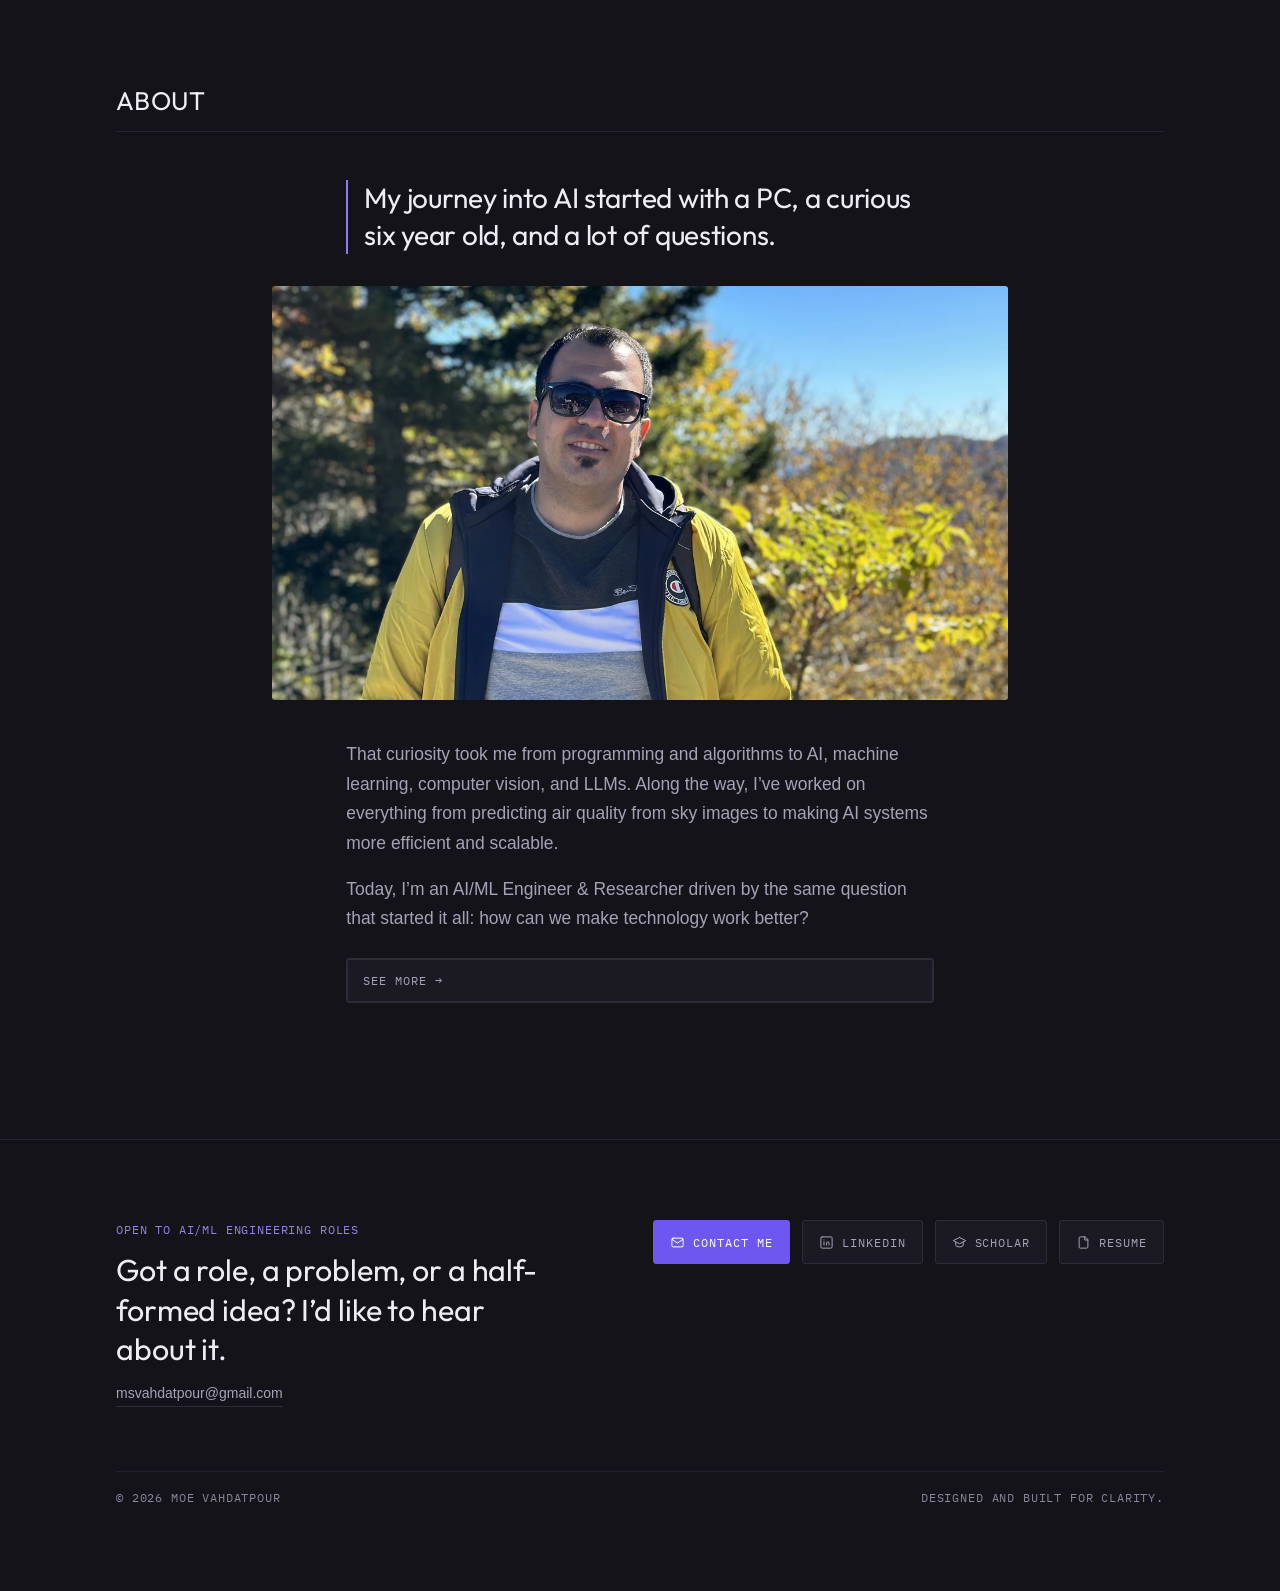
==== commit 3de685d3: "allignment" ====
--- a/index.html
+++ b/index.html
@@ -27,7 +27,7 @@
 <link rel="preconnect" href="https://cdn.fontshare.com" crossorigin>
 <link rel="stylesheet" href="https://fonts.googleapis.com/css2?family=IBM+Plex+Mono:wght@400;500&amp;family=Outfit:wght@200..600&amp;family=Syncopate:wght@400;700&amp;display=swap">
 <link rel="stylesheet" href="https://api.fontshare.com/v2/css?f[]=satoshi@400,500,700&amp;display=swap">
-<link rel="stylesheet" href="css/styles.css?v=67">
+<link rel="stylesheet" href="css/styles.css?v=69">
 
 <script>document.documentElement.className = "js";</script>
 </head>
@@ -648,11 +648,11 @@
   <div class="stack__pin">
     <video
       class="stack__video"
-      poster="images/talk-poster.webp?v=67"
+      poster="images/talk-poster.webp?v=69"
       autoplay muted loop playsinline preload="metadata"
       aria-hidden="true" tabindex="-1">
-      <source src="images/talk-loop.webm?v=67" type="video/webm">
-      <source src="images/talk-loop.mp4?v=67" type="video/mp4">
+      <source src="images/talk-loop.webm?v=69" type="video/webm">
+      <source src="images/talk-loop.mp4?v=69" type="video/mp4">
     </video>
     <!-- One flat translucent black layer, so the bright conference footage
          sits at the same brightness as the page around it. -->
@@ -906,6 +906,6 @@
 }
 </script>
 
-<script src="js/main.js?v=67"></script>
+<script src="js/main.js?v=69"></script>
 </body>
 </html>
--- a/css/styles.css
+++ b/css/styles.css
@@ -930,15 +930,6 @@
 .about__more .icon { transition: transform var(--dur-2) var(--ease); }
 .about__more:hover .icon { transform: translateX(3px); }
 
-.fact__n {
-  font-family: var(--font-display);
-  font-size: 1.85rem;
-  font-weight: 300;
-  letter-spacing: 0;
-  color: var(--iris);
-  font-variant-numeric: tabular-nums;
-}
-.fact__l { color: var(--text-3); margin-top: 2px; }
 
 .photo {
   overflow: hidden;
@@ -1099,7 +1090,16 @@
 }
 .footer__mail:hover { color: var(--iris); border-bottom-color: var(--iris-edge); }
 
-.footer__links { display: flex; flex-wrap: wrap; gap: var(--s-3); }
+/* align-items matters here: .footer__top is a stretch row, so without this the
+   buttons grow to the full height of the pitch column beside them (187px tall
+   slabs) instead of sitting at their own 44px. */
+.footer__links {
+  display: flex;
+  flex-wrap: wrap;
+  align-items: center;
+  align-content: flex-start;
+  gap: var(--s-3);
+}
 
 .footer__bar {
   display: flex;
@@ -2308,7 +2308,10 @@
 }
 
 .fact {
-  padding: var(--s-4) var(--s-4);
+  /* 16px around a 34px number left the cells looking squeezed; this gives the
+     figure and its label room and makes the band read as four panels rather
+     than a thin strip. */
+  padding: var(--s-5) var(--s-5);
   border-left: 1px solid var(--line-soft);
 }
 
@@ -2326,7 +2329,7 @@
 
 .fact__l {
   color: var(--text-3);
-  font-size: 0.7rem;
+  font-size: 0.73rem;
   line-height: 1.4;
   letter-spacing: 0.06em;
   text-transform: uppercase;
